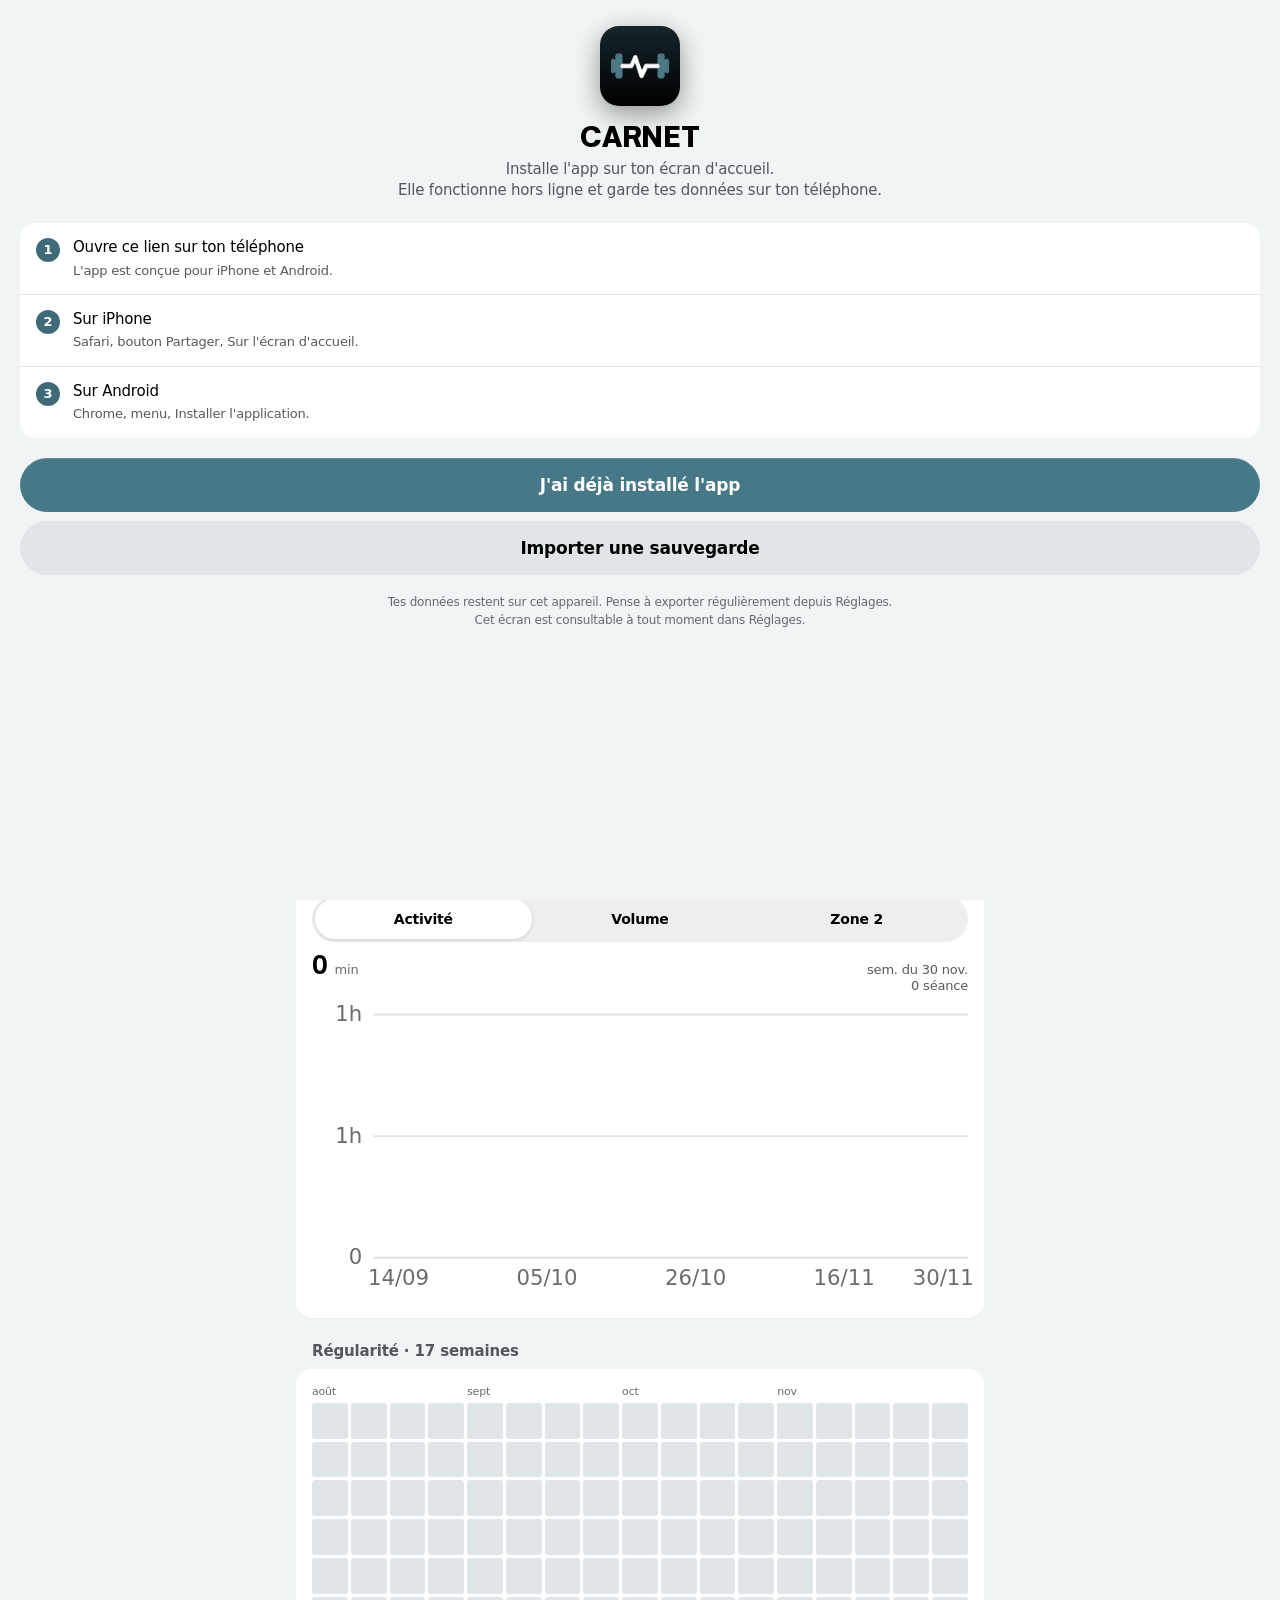
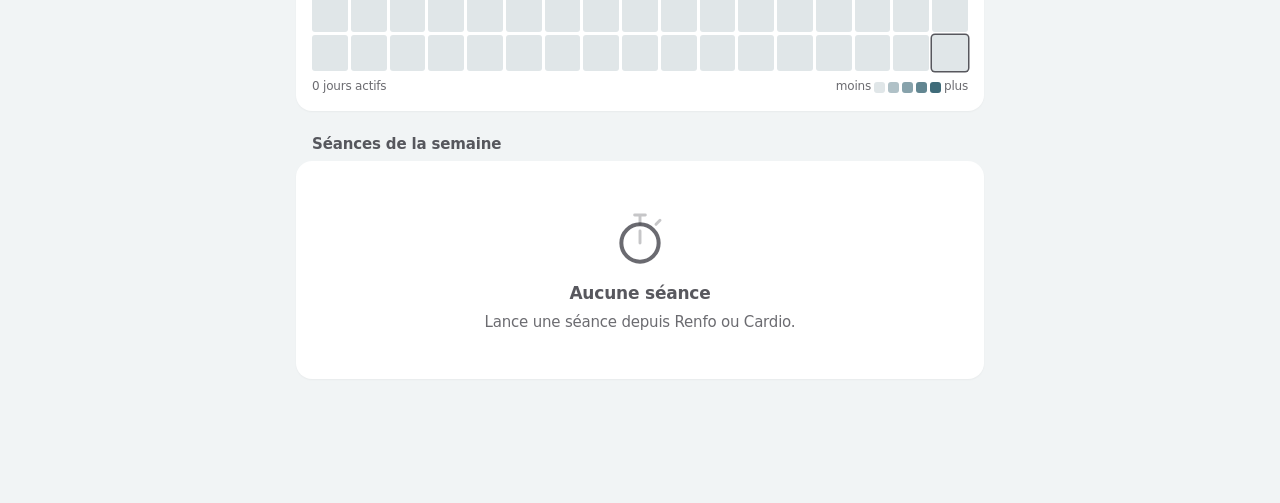
==== index.html @ b8fe9eef "v1.17.0 pré-visuel D : export .FIT Garmin, fiche montre, mode tapis Co-Authored-By: Claude Opus 5.5 " ====
<!DOCTYPE html>
<html lang="fr">
<head>
<meta charset="utf-8">
<meta name="viewport" content="width=device-width,initial-scale=1,viewport-fit=cover,interactive-widget=resizes-content">
<meta name="theme-color" content="#000000">
<meta name="color-scheme" content="dark light">
<title>Carnet</title>
<link rel="manifest" href="manifest.webmanifest" crossorigin="use-credentials">
<link rel="apple-touch-icon" href="apple-touch-icon.png?v=1.16.1">
<link rel="icon" type="image/png" href="icon-192.png?v=1.16.1">
<meta name="apple-mobile-web-app-capable" content="yes">
<meta name="apple-mobile-web-app-status-bar-style" content="black-translucent">
<meta name="apple-mobile-web-app-title" content="Carnet">
<meta name="format-detection" content="telephone=no">
<style>
/* Open Sauce One, SIL Open Font License 1.1, (c) 2020 The Open Sauce One Authors */
@font-face{font-family:"OSO";font-weight:900;font-display:swap;src:url([data-uri]) format("woff2")}
@font-face{font-family:"OSO";font-weight:800;font-display:swap;src:url([data-uri]) format("woff2")}
:root{
  --bg:#000; --el1:#14191B; --el2:#1F2629; --el3:#2B3438;
  --sep:rgba(84,84,88,.6); --sep2:rgba(84,84,88,.34);
  --tx:#FFFFFF; --tx2:rgba(235,235,245,.7); --tx3:rgba(235,235,245,.55);
  --ac:#8CC2D1; --ac2:#5E95A5; --acs:rgba(76,120,134,.3); --act:#08181D; --acf:#4C7886; --acft:#FFFFFF;
  --red:#FF453A; --grn:#30D158; --yel:#FFD60A; --org:#FF9F0A;
  --glass:rgba(22,22,24,.74); --glass2:rgba(30,30,32,.9);
  --r:12px; --r2:16px; --r3:22px;
  --sans:-apple-system,BlinkMacSystemFont,"SF Pro Text","SF Pro Display","Helvetica Neue",system-ui,sans-serif;
  --mono:ui-monospace,"SF Mono",SFMono-Regular,Menlo,monospace; --num:var(--sans); --disp:"OSO",var(--sans);
  --nb:44px; --tb:66px;
  --st:env(safe-area-inset-top,0px); --sb:env(safe-area-inset-bottom,0px);
  --ez:cubic-bezier(.32,.72,0,1); --ez-out:cubic-bezier(.23,1,.32,1);
  --r4:28px;
  --work:#FF6B4A; --rec:#8CC2D1; --z2:#30D158; --seuil:#FFD60A; --pr:#E2BB6C;
  --c-mus:#3987e5; --c-run:#d95926; --c-erg:#9085e9; --c-hyb:#c98500; --c-z2:#199e70;
  --shadow:0 10px 34px rgba(0,0,0,.45);
  color-scheme:dark;
}
:root[data-theme="light"]{
  --bg:#F1F4F5; --el1:#FFFFFF; --el2:#EDF1F2; --el3:#E0E6E8;
  --sep:rgba(60,60,67,.29); --sep2:rgba(60,60,67,.14);
  --tx:#000000; --tx2:rgba(60,60,67,.86); --tx3:rgba(60,60,67,.76);
  --ac:#3F6B79; --ac2:#2F5461; --acs:rgba(71,120,135,.13); --act:#FFFFFF; --acf:#477887; --acft:#FFFFFF;
  --red:#D70015; --grn:#248A3D;
  --glass:rgba(249,249,251,.8); --glass2:rgba(255,255,255,.94);
  --work:#D6421F; --rec:#3F6B79; --z2:#248A3D; --seuil:#B08600; --pr:#D3A24A;
  --c-mus:#2a78d6; --c-run:#eb6834; --c-erg:#4a3aa7; --c-hyb:#eda100; --c-z2:#1baf7a;
  --shadow:0 10px 34px rgba(0,0,0,.14);
  color-scheme:light;
}
*{box-sizing:border-box;-webkit-tap-highlight-color:transparent}
html{height:100%;-webkit-text-size-adjust:100%;touch-action:manipulation;overflow-x:clip}
body{margin:0;min-height:100%;background:var(--bg);color:var(--tx);
  font-family:var(--sans);font-size:17px;line-height:1.3;letter-spacing:-.012em;
  -webkit-font-smoothing:antialiased;overscroll-behavior-y:none;font-variant-numeric:tabular-nums;overflow-x:clip;
  padding-bottom:calc(var(--tb) + var(--sb) + 16px);-webkit-user-select:none;user-select:none}
input,textarea{-webkit-user-select:text;user-select:text}
body.cta-on{padding-bottom:calc(var(--tb) + var(--sb) + 96px)}
body.run{padding-bottom:0;overflow:hidden}
body.lock{overflow:hidden}
button,input,select,textarea{font:inherit;color:inherit;letter-spacing:inherit}
button{cursor:pointer}
h1,h2,h3{margin:0;font-weight:650;letter-spacing:-.022em;text-wrap:balance}
.sug,.foot,.enote,.capq,.empty{text-wrap:pretty}
.num{font-family:var(--num);font-variant-numeric:tabular-nums;letter-spacing:-.013em}

/* ---------- NAV BAR ---------- */
.top{position:fixed;top:0;left:0;right:0;z-index:60;height:calc(var(--nb) + var(--st));
  padding:var(--st) 16px 0;display:flex;align-items:center;justify-content:center;transition:background .25s ease}
.top:after{content:'';position:absolute;left:0;right:0;bottom:0;height:.5px;background:var(--sep);opacity:0;transition:opacity .2s}
body.sc .top{background:var(--glass);-webkit-backdrop-filter:saturate(180%) blur(22px);backdrop-filter:saturate(180%) blur(22px)}
body.sc .top:after{opacity:1}
.top h1{font-size:17px;font-weight:620;opacity:0;transform:translateY(6px);transition:opacity .2s,transform .25s var(--ez);
  max-width:56%;white-space:nowrap;overflow:hidden;text-overflow:ellipsis}
body.sc .top h1{opacity:1;transform:none}
.top .bk{position:absolute;left:6px;bottom:0;height:var(--nb);display:flex;align-items:center;gap:2px;border:0;background:none;
  color:var(--ac);font-size:17px;padding:0 10px 0 4px}
.top .bk svg{width:13px;height:21px;stroke:currentColor;fill:none;stroke-width:2.6;stroke-linecap:round;stroke-linejoin:round}
.top .sub{position:absolute;right:16px;bottom:13px;font-size:13px;color:var(--tx3);font-weight:520;opacity:0;transition:opacity .2s}
body.sc .top .sub{opacity:1}
body.run .top{display:none}

.wrap{padding:calc(var(--nb) + var(--st) + 2px) 16px 28px;max-width:720px;margin:0 auto}
.lt{font-family:var(--disp);font-size:33px;line-height:1.02;font-weight:900;letter-spacing:-.01em;text-transform:uppercase;margin:4px 2px 18px;
  transform-origin:left top;transition:opacity .2s,transform .25s var(--ez)}
body.sc .lt{opacity:0;transform:scale(.88) translateY(-6px)}
.lt .dt{display:block;font-family:var(--sans);text-transform:none;font-size:15px;font-weight:590;letter-spacing:-.01em;color:var(--tx2);margin-bottom:2px}
.lt .dt::first-letter{text-transform:uppercase}

/* ---------- SURFACES ---------- */
.card{background:var(--el1);border-radius:var(--r2);padding:16px;margin-bottom:14px}
:root[data-theme="light"] .card{box-shadow:0 1px 2px rgba(0,0,0,.04)}
.card.flat{padding:0;overflow:hidden}
.card h2{font-size:19px;letter-spacing:-.022em}
.ch{display:flex;align-items:baseline;gap:8px;margin-bottom:12px}
.ch h2{flex:1;min-width:0}
.ch .more{font-size:15px;color:var(--ac);border:0;background:none;padding:0}
.row{display:flex;gap:10px;align-items:center}
.row.w{flex-wrap:wrap}
.grow{flex:1;min-width:0}
.ell{white-space:nowrap;overflow:hidden;text-overflow:ellipsis}
.lbl{font-size:13px;color:var(--tx2);margin-bottom:6px;display:block;font-weight:500;letter-spacing:-.005em}
.muted{color:var(--tx2)} .dim{color:var(--tx3)}
.s11{font-size:12px}.s12{font-size:13px}.s13{font-size:15px}
.sec{font-size:15px;color:var(--tx2);margin:24px 16px 7px;font-weight:600;letter-spacing:-.01em}
.sec::first-letter{text-transform:uppercase}
.sec:first-child{margin-top:4px}
.foot{font-size:13px;color:var(--tx3);margin:-6px 16px 16px;line-height:1.38}
.empty{text-align:center;color:var(--tx3);font-size:15px;padding:30px 12px;line-height:1.5}
.empty .ico{width:64px;height:64px;margin:0 auto 10px;display:block;--fg:var(--tx3);--ic:var(--tx3)}
.empty b{display:block;color:var(--tx2);font-size:17px;font-weight:600;margin-bottom:4px}

/* ---------- BUTTONS ---------- */
button.b{background:var(--el2);border:0;border-radius:999px;padding:13px 18px;
  font-weight:590;font-size:17px;text-align:center;letter-spacing:-.012em;
  transition:transform .16s var(--ez),opacity .16s,background .16s}
:root[data-theme="light"] button.b:not(.pri):not(.gh):not(.dgr):not(.tint):not(.xs):not(.zgo):not(.zlk){background:var(--el3)}
button.b:active{transform:scale(.96);opacity:.85}
button.b.pri{background:var(--acf);color:var(--acft);font-weight:680;box-shadow:inset 0 1px 0 rgba(255,255,255,.14)}
button.b.gh{background:transparent;color:var(--ac);font-weight:560}
button.b.dgr{color:var(--red);background:transparent;font-weight:560}
button.b.tint{background:var(--acs);color:var(--ac);font-weight:620}
button.b.sm{padding:9px 14px;font-size:15px;border-radius:999px}
button.b.xs{padding:5px 11px;font-size:13px;border-radius:999px;background:var(--el2);color:var(--tx2);font-weight:560}
:root[data-theme="light"] button.b.xs{background:var(--el3)}
button.b.xs.tint,:root[data-theme="light"] button.b.xs.tint{background:var(--acs);color:var(--ac)}
button.b.full{width:100%}
button.b.big{padding:16px;font-size:17px;border-radius:999px}
button.b:disabled{opacity:.35}
button:focus-visible,input:focus-visible,select:focus-visible,textarea:focus-visible{outline:2.5px solid var(--ac);outline-offset:2px}
.ib{width:34px;height:34px;border-radius:50%;border:0;background:var(--el2);color:var(--tx2);display:inline-grid;place-items:center;flex:none;padding:0}
:root[data-theme="light"] .ib{background:var(--el3)}
.ib svg{width:16px;height:16px;stroke:currentColor;fill:none;stroke-width:2.2;stroke-linecap:round;stroke-linejoin:round}
.ib:active{opacity:.6}
.ib,button.b.xs,.set button.i,.edr button.n,.ch .more{position:relative}
.ib::before,button.b.xs::before,.set button.i::before,.edr button.n::before,.ch .more::before{content:"";position:absolute;inset:-8px}
button.b.xs::before{inset:-8px -2px}
.btns{display:flex;gap:10px}
.btns>*{flex:1}

input,select,textarea{background:var(--el2);border:0;border-radius:10px;padding:12px;width:100%;
  font-size:17px;-webkit-appearance:none;appearance:none;outline:none}
:root[data-theme="light"] input,:root[data-theme="light"] select,:root[data-theme="light"] textarea{background:var(--el3)}
select{background-image:linear-gradient(45deg,transparent 50%,var(--tx3) 50%),linear-gradient(135deg,var(--tx3) 50%,transparent 50%);
  background-position:calc(100% - 16px) 50%,calc(100% - 11px) 50%;background-size:5px 5px;background-repeat:no-repeat;padding-right:32px}
input[type=number]{-moz-appearance:textfield}
input::-webkit-outer-spin-button,input::-webkit-inner-spin-button{-webkit-appearance:none;margin:0}
input[type=date]{min-height:44px}
textarea{resize:none;line-height:1.35}
input::placeholder,textarea::placeholder{color:var(--tx3)}

/* ---------- SEGMENTED ---------- */
.seg{display:flex;background:var(--el2);border-radius:999px;padding:3px;margin-bottom:16px;position:relative}
:root[data-theme="light"] .seg{background:rgba(118,118,128,.12)}
.seg button{flex:1;border:0;background:transparent;color:var(--tx);font-size:14px;font-weight:560;
  padding:7px 4px;min-height:40px;border-radius:999px;transition:background .2s var(--ez),box-shadow .2s}
.seg button[aria-pressed="true"]{background:var(--el3);box-shadow:0 2px 6px rgba(0,0,0,.25);font-weight:640}
:root[data-theme="light"] .seg button[aria-pressed="true"]{background:#fff;box-shadow:0 1px 4px rgba(0,0,0,.12)}

/* ---------- TAB BAR ---------- */
.nav{position:fixed;left:12px;right:12px;bottom:max(10px,calc(var(--sb) - 6px));z-index:60;height:60px;border-radius:30px;padding:0 4px;background:var(--glass);
  -webkit-backdrop-filter:saturate(180%) blur(22px);backdrop-filter:saturate(180%) blur(22px);display:flex;
  box-shadow:0 8px 28px rgba(0,0,0,.28),inset 0 0 0 .5px var(--sep);clip-path:inset(0 0 0 0 round 30px);
  transition:clip-path .42s var(--ez),transform .42s var(--ez)}
body.navmin .nav{clip-path:inset(0 calc(100% - 60px) 0 0 round 30px);transform:translateX(2px)}
.nav button{transition:opacity .22s var(--ez-out),transform .42s var(--ez),color .18s}
body.navmin .nav button:not([aria-current="true"]){opacity:0;pointer-events:none;visibility:hidden;transition:opacity .22s var(--ez-out),visibility 0s .22s}
body.navmin .nav button[aria-current="true"]{transform:translateX(calc(-1 * var(--cx,0px)))}
body.navmin .nav button span.lb{opacity:0}
.nav button span.lb{transition:opacity .2s}
body.run .nav{display:none}
.nav button{flex:1;background:none;border:0;color:var(--tx3);display:flex;flex-direction:column;
  align-items:center;justify-content:center;gap:2px;font-size:11px;font-weight:600;position:relative;border-radius:26px;margin:4px 0}
:root[data-theme="light"] .nav button{color:rgba(60,60,67,.78)}
.nav button svg{width:25px;height:25px;stroke:currentColor;fill:none;stroke-width:1.7;stroke-linecap:round;stroke-linejoin:round;transition:transform .22s var(--ez)}
.nav button[aria-current="true"]{color:var(--ac);background:var(--acs)}
.nav button[aria-current="true"] svg{stroke-width:2;fill:currentColor;fill-opacity:.18}
.nav button:active svg{transform:scale(.86)}
.nav .dotlive{position:absolute;width:7px;height:7px;border-radius:50%;background:var(--red);top:8px;left:calc(50% + 10px)}

/* ---------- PICTOGRAMMES ---------- */
.ico{width:100%;height:100%;fill:none;stroke-linecap:round;stroke-linejoin:round;--fg:var(--tx);--ic:var(--ac);display:block}
.ico .b path{stroke:var(--fg);stroke-width:3.1}
.ico .f path{opacity:.36}
.ico .hd{fill:var(--fg)}
.ico .q{stroke:var(--ic);stroke-width:2.6}
.ico .qf{fill:var(--ic)}
.ico .qf2{fill:var(--ic);fill-opacity:.9}
.ico .qe{stroke:var(--ic);stroke-width:2;opacity:.78}
.ico .qd{stroke:var(--ic);stroke-width:2;stroke-dasharray:2.5 3;opacity:.82}
.ico .k{stroke:var(--fg);stroke-width:2.2;opacity:.38}
.it{width:44px;height:44px;border-radius:12px;flex:none;padding:5px;position:relative;display:inline-block;vertical-align:middle;
  background:color-mix(in srgb,var(--c,var(--ac)) 15%,transparent);--ic:var(--c,var(--ac))}
.it .ico{--ic:var(--c,var(--ac))}
.ico .cb{stroke-width:1.3;opacity:.85}
.it.sm{width:34px;height:34px;border-radius:9px;padding:3px}
.it.lg{width:64px;height:64px;border-radius:16px;padding:7px}
.it.xl{width:88px;height:88px;border-radius:22px;padding:9px}
.c-mus{--c:var(--c-mus)}.c-run{--c:var(--c-run)}.c-erg{--c:var(--c-erg)}.c-hyb{--c:var(--c-hyb)}.c-z2{--c:var(--c-z2)}
.c-ac{--c:var(--ac)}
.istrip{display:flex;gap:4px;margin-top:8px}
.istrip .it{width:30px;height:30px;border-radius:8px;padding:2px}
.istrip .more{font-size:12px;color:var(--tx3);align-self:center;margin-left:2px}

/* ---------- LISTES iOS ---------- */
.list{background:var(--el1);border-radius:var(--r2);overflow:hidden;margin-bottom:14px}
:root[data-theme="light"] .list{box-shadow:0 1px 2px rgba(0,0,0,.04)}
.li{display:flex;align-items:center;gap:12px;padding:11px 16px;min-height:52px;position:relative;cursor:pointer;transition:background .12s}
.li.nc{cursor:default}
.li:after{content:'';position:absolute;left:var(--ind,16px);right:0;bottom:0;height:.5px;background:var(--sep2)}
.li:last-child:after{display:none}
.li.hasic{--ind:72px}
.li.hasic.smic{--ind:62px}
.li:not(.nc):active{background:var(--el2)}
:root[data-theme="light"] .li:not(.nc):active{background:var(--el3)}
.li .t{font-size:17px;line-height:1.25}
.li .t.sb{font-weight:590}
.li .m{font-size:13px;color:var(--tx2);margin-top:2px;line-height:1.3}
.li.ses .m{white-space:nowrap;overflow:hidden;text-overflow:ellipsis}
.li .r{font-size:15px;color:var(--tx2);text-align:right;flex:none}
.li .r .num{color:var(--tx2)}
.li .dr{font-size:13px;color:var(--tx3);text-align:right;flex:none;line-height:1.25}
.li .dr b{display:block;font-weight:600;color:var(--tx2);font-size:15px}
.li.ann{opacity:.62}
.li input{background:transparent;text-align:right;padding:6px 0;width:96px;flex:none;font-family:var(--num);font-size:17px;color:var(--tx2)}
.li input:focus{color:var(--ac)}
:root[data-theme="light"] .li input,:root[data-theme="light"] .sheet .li input{background:transparent}
.li select{background-color:transparent;text-align:right;color:var(--tx2)}
.li .u{font-size:15px;color:var(--tx3);flex:none;min-width:34px}
.chev{width:8px;height:13px;flex:none;opacity:.32;stroke:currentColor;fill:none;stroke-width:2.2;stroke-linecap:round;stroke-linejoin:round}
.li.red .t{color:var(--red)} .li.acc .t{color:var(--ac)}
.li.ctr{justify-content:center}
.dot{width:9px;height:9px;border-radius:50%;flex:none;background:var(--c,var(--ac))}

/* switch iOS */
.sw{width:51px;height:31px;border-radius:16px;background:rgba(120,120,128,.32);border:0;position:relative;flex:none;transition:background .25s var(--ez);padding:0}
.sw:after{content:'';position:absolute;top:2px;left:2px;width:27px;height:27px;border-radius:50%;background:#fff;
  box-shadow:0 3px 8px rgba(0,0,0,.15),0 1px 1px rgba(0,0,0,.16);transition:transform .28s var(--ez)}
.sw[aria-checked="true"]{background:var(--grn)}
.sw[aria-checked="true"]:after{transform:translateX(20px)}

/* ---------- BILAN ---------- */
.weeknav{display:flex;align-items:center;gap:8px;margin:-6px 0 14px}
.weeknav .wl{flex:1;text-align:center;font-size:15px;font-weight:590}
.weeknav .wl small{display:block;font-size:12px;color:var(--tx3);font-weight:500;margin-top:1px}
.hero{display:flex;align-items:center;gap:18px}
.ring{width:108px;height:108px;flex:none;position:relative}
.ring svg{transform:rotate(-90deg);display:block}
.ring .v{position:absolute;inset:0;display:flex;flex-direction:column;align-items:center;justify-content:center}
.ring .v b{font-family:var(--disp);font-weight:800!important;font-size:28px;font-weight:680;letter-spacing:-.023em;line-height:1}
.ring .v i{font-size:12px;font-style:normal;color:var(--tx3);margin-top:3px;font-weight:560}
.ring circle{transition:stroke-dashoffset .9s var(--ez)}
.pillars{display:grid;grid-template-columns:repeat(4,1fr);gap:6px;margin-top:14px}
.pil{text-align:center;font-size:12px;color:var(--tx3);font-weight:560}
.pil .it{display:block;margin:0 auto 5px;width:40px;height:40px;opacity:.38;filter:grayscale(1);transition:opacity .3s var(--ez),filter .3s var(--ez)}
.pil.on{color:var(--tx2)}
.pil.on .it{opacity:1;filter:none}
.pil .n{font-family:var(--num);color:var(--tx);font-size:13px;display:block;margin-top:1px}
.grid{display:grid;grid-template-columns:1fr 1fr;gap:10px;margin-bottom:14px}
.tile{background:var(--el1);border-radius:var(--r2);padding:13px 14px}
:root[data-theme="light"] .tile{box-shadow:0 1px 2px rgba(0,0,0,.04)}
.tile .k{font-size:13px;color:var(--tx2);font-weight:560;display:flex;align-items:center;gap:6px}
.tile .k .dot{width:7px;height:7px}
.tile .v{font-family:var(--disp);font-size:26px;font-weight:660;letter-spacing:-.02em;margin-top:6px;line-height:1.05}
.tile .u{font-size:13px;color:var(--tx3);font-family:var(--sans);font-weight:520;margin-left:3px;letter-spacing:0}
.tile .s{font-size:12px;color:var(--tx3);margin-top:3px}
.tile .v.lg{font-size:20px;letter-spacing:-.035em}
.bar{height:8px;border-radius:5px;background:var(--el3);overflow:hidden;margin-top:10px}
.bar b{display:block;height:100%;border-radius:5px;background:var(--c-z2);transition:width .9s var(--ez)}
.prog{height:4px;border-radius:2px;background:var(--el3);overflow:hidden}
.prog b{display:block;height:100%;background:var(--ac);border-radius:2px;transition:width .5s var(--ez)}

/* ---------- GRAPHIQUES ---------- */
.chart{position:relative}
.chart svg{display:block;width:100%;height:auto;overflow:visible}
.chart .gl{stroke:var(--sep2);stroke-width:1}
.chart .ax{fill:var(--tx3);font-size:11px;font-family:var(--sans);letter-spacing:0}
.chart .axr{text-anchor:end}
.chart .axm{text-anchor:middle}
.chart .bk{transition:opacity .2s}
.chart.has-sel .bk{opacity:.4}
.chart.has-sel .bk.sel{opacity:1}
.chart .hit{fill:transparent;cursor:pointer}
.chart .goal{stroke:var(--tx2);stroke-width:1.2;stroke-dasharray:4 4}
.chart .goalt{fill:var(--tx2);font-size:11px;text-anchor:end}
.chart .ln{fill:none;stroke:var(--c,var(--ac));stroke-width:2;stroke-linejoin:round;stroke-linecap:round}
.chart .ar{fill:var(--c,var(--ac));opacity:.1}
.chart .pt{fill:var(--el1);stroke:var(--c,var(--ac));stroke-width:2}
.chart .pt.pr{fill:var(--c,var(--ac))}
.cinfo{display:flex;align-items:baseline;gap:8px;min-height:40px;margin:-2px 0 8px}
.cinfo .big{font-family:var(--disp);font-size:24px;font-weight:660;letter-spacing:-.018em}
.cinfo .u{font-size:13px;color:var(--tx3);font-weight:520}
.cinfo .sm{font-size:13px;color:var(--tx2);margin-left:auto;text-align:right;line-height:1.25}
.legend{display:flex;flex-wrap:wrap;gap:6px 14px;margin-top:10px;font-size:12px;color:var(--tx2)}
.legend span{display:inline-flex;align-items:center;gap:5px}
.legend i{width:9px;height:9px;border-radius:3px;background:var(--c)}
.heat{display:grid;grid-auto-flow:column;grid-template-rows:repeat(7,1fr);gap:3px}
.heat i{aspect-ratio:1;border-radius:3px;background:var(--el3);display:block}
.heat i.l1{background:color-mix(in srgb,var(--ac) 30%,var(--el3))}
.heat i.l2{background:color-mix(in srgb,var(--ac) 55%,var(--el3))}
.heat i.l3{background:color-mix(in srgb,var(--ac) 78%,var(--el3))}
.heat i.l4{background:var(--ac)}
.heat i.fut{background:transparent}
.heat i.td{box-shadow:0 0 0 1.5px var(--tx2)}
.heatm{display:grid;grid-auto-flow:column;gap:3px;font-size:11px;color:var(--tx3);margin-bottom:4px}
.heatl{display:flex;align-items:center;gap:3px;justify-content:flex-end;font-size:12px;color:var(--tx3);margin-top:8px}
.heatl i{width:11px;height:11px;border-radius:3px;display:inline-block}
.tl{display:flex;gap:2px;height:8px;border-radius:4px;overflow:hidden;margin-top:9px}
.tl i{display:block;height:100%;min-width:2px;border-radius:1.5px}
.tl.lg{height:12px;border-radius:6px}
.k-rec{background:var(--rec)}.k-z2{background:var(--z2)}.k-seuil{background:var(--seuil)}.k-work{background:var(--work)}
.tl.lg i{border-radius:2px}

/* ---------- TAGS ---------- */
.tag{display:inline-flex;align-items:center;gap:4px;font-size:12px;font-weight:650;padding:3px 9px;border-radius:999px;
  background:var(--el2);color:var(--tx2);white-space:nowrap}
:root[data-theme="light"] .tag{background:var(--el3)}
.tag.ac{background:var(--acs);color:var(--ac)}
.tag.cat{background:color-mix(in srgb,var(--c) 16%,transparent);color:var(--tx)}
.tag.cat:before{content:'';width:7px;height:7px;border-radius:50%;background:var(--c)}
.tags{display:flex;gap:6px;flex-wrap:wrap}
.badge{font-size:12px;font-weight:720;padding:3px 7px;border-radius:6px;background:var(--pr);color:#231D00}
.delta{font-family:var(--num);font-size:12px;font-weight:600;padding:2px 6px;border-radius:6px;background:var(--el2);color:var(--tx2)}
:root[data-theme="light"] .delta{background:var(--el3)}
.delta.up{background:color-mix(in srgb,var(--grn) 18%,transparent);color:var(--tx)}
.setc{display:flex;flex-wrap:wrap;gap:6px;margin-top:8px}
.setc span{font-family:var(--num);font-size:13px;padding:5px 10px;border-radius:999px;background:var(--el2);color:var(--tx);letter-spacing:-.009em}
:root[data-theme="light"] .setc span{background:var(--el3)}
.setc span.pr{background:color-mix(in srgb,var(--pr) 26%,transparent)}
.setc span.wu{color:var(--tx3)}

/* ---------- RENFO ---------- */
.live{background:var(--el1);border-radius:var(--r2);padding:14px 16px;margin-bottom:14px}
.live .clk{font-family:var(--disp);font-size:34px;font-weight:660;letter-spacing:-.023em;line-height:1}
.live .st3{display:flex;gap:18px;margin:12px 0 10px}
.live .st3 div{font-size:12px;color:var(--tx3);font-weight:560}
.live .st3 b{display:block;font-family:var(--num);font-size:17px;color:var(--tx);font-weight:640;letter-spacing:-.013em;margin-top:2px}
.exo{border-radius:var(--r2);margin-bottom:10px;background:var(--el1);overflow:hidden;transition:box-shadow .25s var(--ez)}
.exo.act{box-shadow:0 0 0 2px var(--ac)}
.exo.done:not(.act) .it{opacity:.6}
.exo>header{padding:12px 12px 12px 14px;display:flex;align-items:center;gap:12px;cursor:pointer}
.exo>header:active{background:var(--el2)}
.exo>header .n{font-size:17px;font-weight:600;line-height:1.2}
.exo>header .sub{font-size:13px;color:var(--tx2);margin-top:3px}
.exo>header .sub b{color:var(--ac);font-weight:620}
.tick{min-width:26px;height:26px;border-radius:13px;background:var(--el3);flex:none;display:grid;place-items:center;padding:0 7px;
  font-size:13px;font-weight:660;color:var(--tx3);font-family:var(--num);transition:background-color .3s var(--ez),color .3s var(--ez)}
.tick.on{background:var(--ac);color:var(--act)}
.sets{padding:0 16px}
.set{display:flex;align-items:center;gap:12px;padding:10px 0;border-top:.5px solid var(--sep2);font-size:17px}
.set .i{width:18px;color:var(--tx3);font-size:13px;font-family:var(--num)}
.set button.i{width:26px;height:26px;margin:-4px 0 -4px -4px;padding:0;border:0;background:none;border-radius:8px;color:var(--tx3);font-size:13px;font-family:var(--num);flex:none}
.set button.i.w,.edr button.n.w{color:var(--ac);font-weight:700;background:var(--acs)}
.set.wu .v{color:var(--tx3)}
.edr button.n{width:26px;height:30px;padding:0;border:0;background:none;border-radius:8px;color:var(--tx3);font-size:13px;font-family:var(--num);flex:none}
.hint .hw{opacity:1}
.wuh{display:flex;align-items:center;gap:8px;font-size:13px;color:var(--tx2);margin:0 0 10px;padding:7px 8px 7px 11px;border-radius:10px;background:var(--el2)}
:root[data-theme="light"] .wuh{background:var(--el3)}
.wuh b{color:var(--tx);font-family:var(--num);font-weight:600;letter-spacing:-.009em}
.li input.rg{width:40px;text-align:center}
.set .v{font-family:var(--num);font-variant-numeric:tabular-nums;letter-spacing:-.013em}
.set.new{animation:pop .42s var(--ez)}
@keyframes pop{0%{opacity:0;transform:translateY(-10px) scale(.97)}100%{opacity:1;transform:none}}
.ent{padding:12px 16px 16px;border-top:.5px solid var(--sep2)}
.sug{display:flex;align-items:center;gap:8px;background:var(--acs);border-radius:10px;padding:9px 11px;margin-bottom:10px;font-size:13px;color:var(--tx);line-height:1.3}
.sug svg{width:16px;height:16px;flex:none;stroke:var(--ac);fill:none;stroke-width:2.2;stroke-linecap:round;stroke-linejoin:round}
.sug b{color:var(--ac);font-weight:680}
.hint{font-size:12px;color:var(--tx3);margin:0 0 10px;font-family:var(--num);letter-spacing:-.009em}
.stp{display:flex;align-items:stretch;background:var(--el2);border-radius:18px;overflow:hidden;flex:1;min-width:0}
:root[data-theme="light"] .stp{background:var(--el3)}
.stp button{width:46px;flex:none;background:transparent;border:0;font-size:24px;font-weight:300;color:var(--ac);transition:background .12s;padding:0}
.stp button:active{background:var(--el3)}
.stp .f{flex:1;display:flex;flex-direction:column;align-items:center;justify-content:center;padding:8px 0 6px;min-width:0}
.stp input{border:0;background:none;text-align:center;font-family:var(--num);font-size:24px;font-weight:650;
  padding:0;height:30px;border-radius:0;letter-spacing:-.02em}
.stp .u{font-size:12px;color:var(--tx3);font-weight:560}
.stp.sm button{width:38px;font-size:20px}
.stp.sm input{font-size:17px;height:24px}
.stp.sm .f{padding:6px 0}
.mcard{display:flex;gap:12px;align-items:center;padding:14px 16px;position:relative;cursor:pointer}
.mcard:after{content:'';position:absolute;left:16px;right:0;bottom:0;height:.5px;background:var(--sep2)}
.mcard:last-child:after{display:none}
.mcard:active{background:var(--el2)}

/* ---------- BARRE REPOS ---------- */
.abar{position:fixed;left:8px;right:8px;bottom:calc(var(--tb) + var(--sb) + 8px);z-index:59;
  background:var(--glass2);-webkit-backdrop-filter:saturate(180%) blur(24px);backdrop-filter:saturate(180%) blur(24px);
  border-radius:20px;padding:10px 12px;display:flex;align-items:center;gap:10px;overflow:hidden;
  box-shadow:var(--shadow);animation:slideup .4s var(--ez)}
@keyframes slideup{from{transform:translateY(130%)}to{transform:none}}
.abar .rg{width:44px;height:44px;flex:none;position:relative}
.abar .rg svg{transform:rotate(-90deg);display:block}
.abar .rg circle{transition:stroke-dashoffset .25s linear}
.abar .t{font-family:var(--disp);font-size:26px;font-weight:660;color:var(--tx);font-variant-numeric:tabular-nums;letter-spacing:-.023em;min-width:72px}
.abar.end .t{color:var(--ac)}
.abar .nx{font-size:12px;line-height:1.25;color:var(--tx3);min-width:0;overflow:hidden;font-weight:560}
.abar .nx b{display:block;color:var(--tx);font-size:13px;font-weight:560;margin-top:1px;white-space:nowrap;overflow:hidden;text-overflow:ellipsis;text-transform:none;letter-spacing:-.01em}
.abar .b.xs{padding:7px 9px}
.abar .nx b{font-size:14px}

/* ---------- CTA ---------- */
.cta{position:fixed;left:0;right:0;bottom:calc(var(--tb) + var(--sb));z-index:58;padding:10px 16px 12px;
  background:linear-gradient(to top,var(--bg) 60%,transparent);display:flex;gap:10px;animation:slideup .4s var(--ez)}
.cta .b{box-shadow:0 6px 20px rgba(0,0,0,.25)}
.cta .ib{width:52px;height:52px;background:var(--el1)}
.cta .ib svg{width:20px;height:20px}

/* ---------- v1.11 : clavier intégré, techniques, notes ---------- */
.kp{position:fixed;inset:0;z-index:120;background:rgba(0,0,0,.38);display:flex;align-items:flex-end;animation:kpf .18s ease-out}
@keyframes kpf{from{opacity:0}to{opacity:1}}
.kpp{width:100%;background:var(--el1);border-radius:24px 24px 0 0;padding:10px 12px calc(12px + var(--sb));animation:sup .3s var(--ez);box-shadow:0 -10px 30px rgba(0,0,0,.25)}
.kph{display:flex;align-items:baseline;gap:8px;padding:6px 6px 12px}
.kph .l{flex:1;min-width:0;font-size:13px;color:var(--tx2);white-space:nowrap;overflow:hidden;text-overflow:ellipsis}
.kpv{font-family:var(--disp);font-size:38px;font-weight:680;letter-spacing:-.02em;line-height:1;color:var(--tx)}
.kpv.fresh{color:var(--ac)}
.kph .u{font-size:14px;color:var(--tx3)}
.kpg{display:grid;grid-template-columns:repeat(3,1fr);gap:8px;margin-bottom:10px}
.kpg button{height:56px;border:0;border-radius:13px;background:var(--el2);font-size:25px;font-family:var(--num);font-weight:560;color:var(--tx);touch-action:manipulation;transition:transform .08s}
:root[data-theme="light"] .kpg button{background:var(--el3)}
.kpg button:active{transform:scale(.95);background:var(--el3)}
.kpc{display:flex;gap:6px;margin:0 0 10px;flex-wrap:wrap}
.kpc button{border:0;border-radius:999px;padding:7px 11px;background:var(--acs);color:var(--ac);font-size:13px;font-weight:620;font-family:var(--num)}
.stp .f input[readonly],.li input[readonly],.edr input[readonly]{cursor:pointer;-webkit-user-select:none;user-select:none;caret-color:transparent}
.tqt{display:inline-block;margin-left:6px;padding:1px 6px;border-radius:6px;font-size:12px;font-weight:650;font-family:var(--sans);letter-spacing:.01em;vertical-align:2px;background:color-mix(in srgb,var(--c-erg) 22%,transparent);color:var(--c-erg)}
.tqt.cap{background:color-mix(in srgb,var(--org) 20%,transparent);color:var(--org);vertical-align:3px}
.seg.tqs{margin:0 0 10px}
.seg.tqs button{font-size:13px;padding:7px 2px;min-height:36px}
.enote{display:flex;gap:8px;align-items:flex-start;font-size:13px;line-height:1.35;color:var(--tx2);background:var(--el2);border-radius:10px;padding:8px 10px;margin:0 0 10px}
:root[data-theme="light"] .enote{background:var(--el3)}
.enote svg{width:16px;height:16px;flex:none;margin-top:1px;fill:none;stroke:var(--tx3);stroke-width:1.8;stroke-linecap:round;stroke-linejoin:round}
.capq{display:flex;gap:10px;align-items:center;font-size:13px;line-height:1.35;color:var(--tx);background:color-mix(in srgb,var(--org) 14%,var(--el1));border-radius:12px;padding:10px 10px 10px 12px;margin:0 0 10px}
.edr button.n.tq{color:var(--c-erg)}

/* ---------- v1.12 : objectifs, séances VO2 ---------- */
.gref{display:flex;align-items:center;gap:10px;margin-top:12px;padding:10px 12px;border-radius:12px;background:var(--acs);color:var(--tx);font-size:14px;cursor:pointer}
.gref b{font-family:var(--num);font-size:17px;color:var(--ac);letter-spacing:-.013em}
.gref small{display:block;font-size:12px;color:var(--tx2);margin-top:2px}
.gref svg{flex:none}
.goal{padding:14px 16px}
.gbig{display:flex;align-items:baseline;gap:8px;flex-wrap:wrap;margin-top:8px}
.gbig .s12{flex-basis:100%}
.gbig b{font-family:var(--disp);font-size:40px;font-weight:700;letter-spacing:-.023em;line-height:1.05}
.gk3{display:flex;gap:8px}
.gk3>div{flex:1;min-width:0;background:var(--el2);border-radius:12px;padding:8px 10px;font-size:12px;color:var(--tx3);font-weight:600}
:root[data-theme="light"] .gk3>div{background:var(--el3)}
.gk3 b{display:block;font-family:var(--num);font-size:18px;color:var(--tx);font-weight:660;letter-spacing:-.018em;margin-top:2px}
.gk3 b.acc{color:var(--ac)}
.gk3 small{display:block;font-size:12px;color:var(--tx3);font-weight:500;margin-top:1px}
.glog{display:flex;align-items:center;gap:5px;margin-top:12px}
.glog i{width:12px;height:12px;border-radius:4px;background:var(--el3)}
.glog i.ahead{background:var(--grn)}.glog i.behind{background:var(--red)}.glog i.hold{background:var(--tx3)}
.glog span{margin-left:6px}
.tag.ok{background:color-mix(in srgb,var(--grn) 20%,transparent);color:var(--grn)}
.tag.warn{background:color-mix(in srgb,var(--org) 20%,transparent);color:var(--org)}
.li.nextlib{background:color-mix(in srgb,var(--ac) 7%,var(--el1))}

/* ---------- TOM HOLLAND ---------- */
.wtap.rest{border-color:color-mix(in srgb,var(--rec) 55%,transparent)}
.wtap.rest .n{color:var(--rec)}
.runner.wod{overflow-y:auto}
.clock.sm{font-size:clamp(54px,18vw,92px);margin-top:10px}
.wscore{display:flex;align-items:baseline;justify-content:center;gap:8px;margin-top:4px}
.wscore b{font-family:var(--num);font-size:40px;font-weight:700;letter-spacing:-.023em;line-height:1}
.wscore span{font-size:15px;color:var(--tx2);font-weight:560}
.wscore.big b{font-size:76px;color:var(--c-hyb)}
.wk3{display:flex;gap:8px;margin-top:10px}
.wk3>div{flex:1;min-width:0;background:var(--el1);border-radius:14px;padding:8px 6px;font-size:12px;color:var(--tx3);font-weight:600;text-align:center}
.wk3 b{display:block;font-family:var(--num);font-size:19px;color:var(--tx);font-weight:660;letter-spacing:-.018em;margin:2px 0 0;white-space:nowrap}
.wk3 small{font-size:12px;color:var(--tx3);font-weight:500}
.wk3 b.ahead{color:var(--c-z2)}.wk3 b.behind{color:var(--red)}
.wtap{flex:1;min-height:210px;margin-top:12px;border-radius:26px;background:var(--el1);display:flex;flex-direction:column;align-items:center;justify-content:center;gap:4px;
  user-select:none;-webkit-user-select:none;-webkit-touch-callout:none;touch-action:manipulation;cursor:pointer;position:relative;
  border:1.5px solid color-mix(in srgb,var(--c-hyb) 45%,transparent);transition:transform .12s var(--ez),background .12s}
.wtap:active{transform:scale(.975);background:var(--el2)}
.wtap .it{width:60px;height:60px}
.wtap .n{font-family:var(--disp);font-size:68px;font-weight:720;line-height:.95;letter-spacing:-.023em;color:var(--c-hyb)}
.wtap .l{font-size:22px;font-weight:660;letter-spacing:-.02em}
.wtap .nx{font-size:14px;color:var(--tx2);margin-top:2px}
.wtap .ht{position:absolute;bottom:12px;font-size:12px;color:var(--tx3)}
.wdots{position:absolute;top:14px;display:flex;gap:6px}
.wdots i{width:26px;height:5px;border-radius:3px;background:var(--el3)}
.wdots i.on{background:var(--c-hyb)}.wdots i.cur{background:var(--tx2)}
.wlad{display:flex;align-items:flex-end;gap:3px;height:44px;margin-top:10px}
.wlad i{flex:1;background:var(--el3);border-radius:3px 3px 1px 1px;min-height:4px}
.wlad i.on{background:var(--c-hyb)}.wlad i.cur{background:var(--tx2)}
.wcdw{flex:1;display:flex;flex-direction:column;align-items:center;justify-content:center;gap:6px;cursor:pointer;user-select:none;-webkit-user-select:none}
.wcd{font-family:var(--disp);font-size:clamp(120px,40vw,200px);font-weight:720;line-height:1;letter-spacing:-.025em;color:var(--c-hyb)}
.runner.paused .wtap{opacity:.45;pointer-events:none}
.hbar{display:flex;align-items:center;gap:10px;margin-top:10px;font-size:13px}
.hbar .lb{width:84px;color:var(--tx2);flex:none}
.hbar .tr{flex:1;height:10px;border-radius:5px;background:var(--el3);overflow:hidden}
.hbar .tr b{display:block;height:100%;border-radius:5px;background:var(--c-hyb)}
.hbar .tr b.h{background:var(--tx3)}
.hbar .v{font-family:var(--num);width:52px;text-align:right;flex:none}

/* ---------- RUNNER ---------- */
.runner{position:fixed;inset:0;z-index:70;background:var(--bg);display:flex;flex-direction:column;
  padding:calc(var(--st) + 12px) 16px calc(var(--sb) + 12px);animation:fadein .35s var(--ez)}
@keyframes fadein{from{opacity:0;transform:scale(1.02)}to{opacity:1;transform:none}}
.rhead{display:flex;align-items:center;gap:10px}
.rhead .t{font-size:15px;font-weight:600}
.rhead .m{font-size:12px;color:var(--tx3);margin-top:1px}
.rmid{display:flex;align-items:center;justify-content:center;gap:10px;margin-top:14px}
.rmid .it{width:40px;height:40px}
.rphase{font-size:21px;font-weight:660;letter-spacing:-.024em}
.rsub{text-align:center;font-size:14px;color:var(--tx2);margin-top:4px;min-height:18px;line-height:1.35;padding:0 8px}
.clock{text-align:center;font-family:var(--disp);font-size:clamp(66px,23vw,118px);line-height:.94;
  font-weight:620;font-variant-numeric:tabular-nums;letter-spacing:-.025em;margin-top:4px}
.clock.work{color:var(--work)}.clock.rec{color:var(--rec)}.clock.z2{color:var(--z2)}.clock.seuil{color:var(--seuil)}
.clock.up{color:var(--tx)}
.runner.paused .clock{opacity:.45}
.tgt{background:var(--el1);border-radius:var(--r2);padding:13px;margin-top:12px;text-align:center}
.tgt .m{font-family:var(--num);font-size:28px;font-weight:660;letter-spacing:-.02em;line-height:1.1}
.tgt .m2{font-family:var(--num);font-size:15px;color:var(--tx2);margin-top:3px;letter-spacing:-.009em}
.tgt .fc{font-family:var(--num);font-size:13px;color:var(--tx3);margin-top:6px}
.pbar{display:flex;gap:2px;margin-top:12px;height:6px}
.pbar i{flex:1;background:var(--el3);border-radius:3px;overflow:hidden;position:relative}
.pbar i.w{flex:1.6}
.pbar i b{position:absolute;inset:0;transform-origin:left;background:var(--tx3);transform:scaleX(0);border-radius:3px}
.pbar i.w b{background:var(--work)} .pbar i.r b{background:var(--rec)} .pbar i.z b{background:var(--z2)} .pbar i.s b{background:var(--seuil)}
.next{text-align:center;font-size:12px;color:var(--tx3);font-family:var(--num);margin-top:10px;letter-spacing:-.005em}
.rlist{margin-top:12px;overflow-y:auto;-webkit-overflow-scrolling:touch;flex:1;background:var(--el1);border-radius:var(--r2);padding:2px 14px}
.rl{display:flex;gap:10px;align-items:center;padding:9px 0;border-top:.5px solid var(--sep2);color:var(--tx2);font-size:13px}
.rl:first-child{border-top:0}
.rl .kb{width:4px;height:22px;border-radius:2px;flex:none}
.rl .tg{font-family:var(--num);color:var(--tx3);letter-spacing:-.009em;font-size:12px}
.rl .d{color:var(--tx3);min-width:42px;text-align:right;font-family:var(--num);font-size:12px}
.rl.past{opacity:.3} .rl.cur{color:var(--tx);font-weight:640}
.laps{display:flex;align-items:center;gap:12px;margin-top:10px;background:var(--el1);border-radius:var(--r2);padding:10px 14px}
.laps .c{font-family:var(--num);font-size:32px;font-weight:670;letter-spacing:-.023em}

/* ---------- PLAN ---------- */
.prow{display:flex;align-items:center;gap:12px;padding:8px 16px;min-height:54px;position:relative}
.prow:after{content:'';position:absolute;left:16px;right:0;bottom:0;height:.5px;background:var(--sep2)}
.prow:last-child:after{display:none}
.prow .t{flex:1;font-size:16px;min-width:0}
.prow .stp{flex:none;width:148px}
.plst{display:flex;align-items:center;gap:12px;padding:10px 16px;position:relative}
.plst:after{content:'';position:absolute;left:16px;right:0;bottom:0;height:.5px;background:var(--sep2)}
.plst:last-child:after{display:none}
.plst .kb{width:4px;align-self:stretch;border-radius:2px;flex:none;min-height:30px}
.plst .t{font-size:15px;line-height:1.25}
.plst .m{font-size:12px;color:var(--tx3);font-family:var(--num);margin-top:2px;letter-spacing:-.009em}
.plst .d{font-family:var(--num);font-size:14px;color:var(--tx2);flex:none;letter-spacing:-.009em}
.plst.grp{background:color-mix(in srgb,var(--el2) 60%,transparent)}
.phero{display:flex;gap:14px;align-items:center}
.phero .k3{display:flex;gap:16px;margin-top:8px}
.phero .k3 div{font-size:12px;color:var(--tx3);font-weight:560}
.phero .k3 b{display:block;font-family:var(--num);font-size:16px;color:var(--tx);font-weight:640;letter-spacing:-.013em;margin-top:1px}

/* ---------- SHEET ---------- */
.sheet{position:fixed;inset:0;z-index:80;background:rgba(0,0,0,.42);display:flex;align-items:flex-end;animation:fade .3s var(--ez)}
@keyframes fade{from{opacity:0}to{opacity:1}}
.sheet>div{background:var(--el1);width:100%;max-height:92dvh;overflow-y:auto;-webkit-overflow-scrolling:touch;overscroll-behavior:contain;
  border-radius:var(--r4) var(--r4) 0 0;padding:8px 16px calc(24px + var(--sb));animation:sup .44s var(--ez);position:relative;will-change:transform}
:root[data-theme="light"] .sheet>div{background:var(--bg)}
@keyframes sup{from{transform:translateY(100%)}to{transform:translateY(0)}}
.sheet .grab{touch-action:pan-x;width:36px;height:5px;border-radius:3px;background:var(--tx3);opacity:.6;margin:0 auto 12px}
.sheet h2{font-family:var(--disp);font-weight:900;font-size:21px;letter-spacing:-.005em;text-transform:uppercase;line-height:1.08}
.sheet .shh{display:flex;align-items:center;gap:12px;margin-bottom:16px}
.sheet .shh .s{font-size:13px;color:var(--tx2);margin-top:3px}
.sheet .list,.sheet .card{background:var(--el2)}
:root[data-theme="light"] .sheet .list,:root[data-theme="light"] .sheet .card{background:var(--el1)}
.sheet .li:not(.nc):active{background:var(--el3)}
.sheet .tile{background:var(--el2)}
:root[data-theme="light"] .sheet .tile{background:var(--el1)}
.sheet .setc span,.sheet .delta,.sheet .tag{background:var(--el3)}
:root[data-theme="light"] .sheet .setc span,:root[data-theme="light"] .sheet .delta,:root[data-theme="light"] .sheet .tag{background:var(--el3)}
.sheet .setc span.pr{background:color-mix(in srgb,var(--pr) 26%,transparent)}
.sheet .tag.cat{background:color-mix(in srgb,var(--c) 16%,transparent)}
.sheet .stp{background:var(--el3)}
:root[data-theme="light"] .sheet .stp{background:var(--el1)}
.sheet input,.sheet select,.sheet textarea{background:var(--el2)}
:root[data-theme="light"] .sheet input,:root[data-theme="light"] .sheet select,:root[data-theme="light"] .sheet textarea{background:var(--el1)}
.sheet .li input{background:transparent}
.sheet.out>div{animation:sdown .3s var(--ez) forwards}
@keyframes sdown{to{transform:translateY(100%)}}
.sheet.out{animation:fadeout .3s var(--ez) forwards}
@keyframes fadeout{to{opacity:0}}
.field{margin-bottom:12px}
.fgrid{display:grid;grid-template-columns:1fr 1fr;gap:10px;margin-bottom:12px}
.fgrid .field{margin:0}
.icpick{display:grid;grid-template-columns:repeat(auto-fill,minmax(52px,1fr));gap:8px;margin-top:4px}
.icpick button{border:0;background:var(--el2);border-radius:12px;padding:5px;aspect-ratio:1}
:root[data-theme="light"] .icpick button{background:var(--el1)}
.icpick button[aria-pressed="true"]{box-shadow:0 0 0 2px var(--ac);background:var(--acs)}
.edr{display:flex;gap:8px;align-items:center;margin-bottom:8px}
.edr .n{width:18px;color:var(--tx3);font-size:13px;font-family:var(--num);flex:none}
.edr .x{color:var(--tx3);flex:none}
.edr input{flex:1;min-width:0;text-align:center;font-family:var(--num);padding:10px 4px;background:var(--el3)}
:root[data-theme="light"] .edr input{background:var(--el2)}
.chk{display:flex;gap:12px;align-items:center;background:var(--el2);border-radius:14px;padding:13px 14px;margin-bottom:12px;cursor:pointer;font-size:13px;line-height:1.38;color:var(--tx2)}
:root[data-theme="light"] .chk{background:var(--el1)}
.chk b{font-weight:600;font-size:15px;color:var(--tx);display:block;margin-bottom:2px}

/* ---------- ALERTE iOS ---------- */
.alert{position:fixed;inset:0;z-index:150;background:rgba(0,0,0,.4);display:grid;place-items:center;padding:24px;animation:fade .2s ease}
.alert>div{width:270px;max-width:100%;background:var(--glass2);-webkit-backdrop-filter:saturate(180%) blur(30px);backdrop-filter:saturate(180%) blur(30px);
  border-radius:14px;overflow:hidden;text-align:center;animation:apop .3s var(--ez)}
@keyframes apop{from{transform:scale(1.15);opacity:0}to{transform:none;opacity:1}}
.alert .ab{padding:19px 16px 16px}
.alert h3{font-size:17px;font-weight:620;letter-spacing:-.02em}
.alert p{font-size:13px;margin:4px 0 0;line-height:1.38;color:var(--tx)}
.alert input{margin-top:12px;font-size:16px;padding:9px 10px;border-radius:8px;background:var(--el1)}
:root[data-theme="light"] .alert input{background:#fff;box-shadow:inset 0 0 0 .5px var(--sep)}
.alert .ak{display:flex;border-top:.5px solid var(--sep)}
.alert .ak button{flex:1;border:0;background:transparent;color:var(--ac);font-size:17px;padding:11px 8px;min-height:44px}
.alert .ak button+button{border-left:.5px solid var(--sep)}
.alert .ak button.def{font-weight:620}
.alert .ak button.dgr{color:var(--red)}
.alert .ak button:active{background:var(--sep2)}

.toast{position:fixed;left:50%;transform:translateX(-50%) translateY(14px);bottom:calc(var(--tb) + var(--sb) + 24px);
  z-index:160;background:var(--glass2);-webkit-backdrop-filter:blur(20px);backdrop-filter:blur(20px);
  color:var(--tx);padding:11px 18px;border-radius:24px;font-size:15px;font-weight:590;opacity:0;width:max-content;max-width:calc(100% - 32px);text-align:center;
  transition:opacity .28s var(--ez),transform .28s var(--ez),bottom .3s var(--ez);pointer-events:none;box-shadow:var(--shadow);
  display:flex;align-items:center;gap:8px}
.toast svg{width:18px;height:18px;stroke:var(--grn);fill:none;stroke-width:2.6;stroke-linecap:round;stroke-linejoin:round}
body.ab .toast,body.cta-on .toast{bottom:calc(var(--tb) + var(--sb) + 96px)}
.toast.on{opacity:1;transform:translateX(-50%) translateY(0)}

/* ---------- ONBOARDING ---------- */
.onb{position:fixed;inset:0;z-index:200;background:var(--bg);overflow-y:auto;-webkit-overflow-scrolling:touch;
  padding:calc(var(--st) + 26px) 20px calc(var(--sb) + 24px);animation:vin .34s var(--ez)}
.onb .ic{width:80px;height:80px;border-radius:19px;display:block;margin:0 auto 16px;box-shadow:0 8px 26px rgba(0,0,0,.4)}
.onb h1{font-family:var(--disp);font-weight:900;text-transform:uppercase;font-size:28px;text-align:center;letter-spacing:-.005em;line-height:1.05}
.onb .tag2{text-align:center;color:var(--tx2);font-size:15px;margin:8px 0 22px;line-height:1.4}
.onb .warn{background:var(--acs);border-radius:var(--r2);padding:14px 16px;margin-bottom:18px;font-size:15px;line-height:1.42}
.onb .warn b{color:var(--ac)}
.steps{list-style:none;margin:0 0 20px;padding:0;background:var(--el1);border-radius:var(--r2);overflow:hidden}
.steps li{display:flex;gap:13px;padding:14px 16px;border-top:.5px solid var(--sep2);font-size:15px;line-height:1.42;align-items:flex-start}
.steps li:first-child{border-top:0}
.steps li .n{width:24px;height:24px;border-radius:50%;background:var(--ac);color:var(--act);font-size:13px;font-weight:700;
  display:grid;place-items:center;flex:none;font-family:var(--num);margin-top:1px}
.steps li .m{font-size:13px;color:var(--tx2);margin-top:3px}
.steps li b{font-weight:620}
.onbb{display:flex;flex-direction:column;gap:9px}
.onb .ft{text-align:center;font-size:12px;color:var(--tx3);margin-top:18px;line-height:1.5}


/* ---------- v1.15 : programme importé ---------- */
.zhero{background:var(--acf);color:#fff;border-radius:var(--r3);padding:18px 18px 16px;margin-bottom:14px}
.zhero .zk{font-size:14px;font-weight:600;color:#fff}
.zhero .zt{font-family:var(--disp);font-weight:900;font-size:44px;line-height:.98;text-transform:uppercase;margin:6px 0 6px;letter-spacing:-.01em}
.zhero .zs{font-size:15px;color:#fff}
.zhero .zl{display:flex;flex-wrap:wrap;gap:6px;margin:14px 0 16px}
.zhero .zl span{font-size:13px;font-weight:600;padding:5px 11px;border-radius:999px;background:rgba(8,24,29,.22);color:#fff}
.zhero button.b.zgo,:root[data-theme="light"] .zhero button.b.zgo{background:#fff;color:#1E3B44;font-weight:720}
.zhero button.b.zlk,:root[data-theme="light"] .zhero button.b.zlk{background:transparent;color:#fff;margin-top:6px;font-weight:600}
.zw{display:flex;align-items:center;gap:8px;margin-top:12px;font-size:14px;color:#fff}
.zw b{font-family:var(--disp);font-weight:800;font-size:17px}
.zd{display:flex;gap:4px;margin-left:auto}.zd i{width:22px;height:6px;border-radius:3px;background:rgba(255,255,255,.28)}.zd i.on{background:#fff}
.zcard{background:var(--el1);border-radius:var(--r3);padding:14px 16px 8px;margin-bottom:14px}
:root[data-theme="light"] .zcard{box-shadow:0 1px 2px rgba(0,0,0,.04)}
.zcard .zh{display:flex;align-items:center;gap:12px;margin-bottom:6px}
.zcode{width:44px;height:44px;border-radius:999px;background:var(--acf);color:#fff;display:grid;place-items:center;font-family:var(--disp);font-weight:900;font-size:20px;flex:none}
.zcard h2{font-family:var(--disp);font-weight:900;text-transform:uppercase;font-size:18px;letter-spacing:0}
.zx{padding:11px 0 10px;border-top:.5px solid var(--sep2)}
.zn{font-size:15px;font-weight:600}
.zch{display:flex;flex-wrap:wrap;gap:5px;margin-top:7px;align-items:center}
.zch span{font-size:13px;font-weight:650;padding:4px 10px;border-radius:999px;background:var(--el2);color:var(--tx)}
:root[data-theme="light"] .zch span{background:var(--el3)}
.zch .zm{background:var(--acs);color:var(--ac)}
:root[data-theme="light"] .zch .zm{background:var(--acs)}
.zch .zr{background:transparent!important;box-shadow:inset 0 0 0 1.5px var(--ac2);color:var(--tx)}
.zch .on{background:var(--acf)!important;color:#fff}
.zch .ok{color:var(--tx2);text-decoration:line-through;text-decoration-thickness:1.5px}
.znote{font-size:13px;color:var(--tx2);margin:6px 0 0;line-height:1.35}
.ent .zch{margin:0 0 6px}.ent .znote{margin:0 0 10px}
.zpn{font-size:15px;font-weight:600}
.zmac{display:flex;gap:8px}
.zmac>div{flex:1;min-width:0}
.zmac span{display:block;font-size:13px;color:var(--tx2);font-weight:560}
.zmac b{display:block;font-family:var(--disp);font-weight:800;font-size:24px;margin-top:4px}
.zmac small{font-family:var(--sans);font-size:13px;color:var(--tx2);font-weight:520}
/* ---------- v1.15 D : habillage programme ---------- */
.lt{display:flex;flex-direction:column;align-items:flex-start}
.lt .dt{display:inline-block;max-width:100%;white-space:nowrap;overflow:hidden;text-overflow:ellipsis;font-family:var(--disp);font-weight:800;font-size:12px;line-height:1.2;letter-spacing:.05em;text-transform:uppercase;
  background:#fff;color:#0B0F10;padding:5px 12px 4px;border-radius:999px;margin:9px 0 0}
:root[data-theme="light"] .lt .dt{background:var(--acf);color:#fff}
.zpill{display:inline-block;align-self:flex-start;background:#fff;color:#0B0F10;font-family:var(--disp);font-weight:800;font-size:12px;line-height:1.2;
  letter-spacing:.05em;text-transform:uppercase;padding:5px 12px 4px;border-radius:999px;max-width:100%;white-space:nowrap;overflow:hidden;text-overflow:ellipsis}
.zhero{position:relative;overflow:hidden;isolation:isolate}
.zhero .zpill{color:#2F5561}
.zbolt{position:absolute;right:-18px;top:-14px;width:128px;height:200px;fill:rgba(255,255,255,.08);z-index:-1;pointer-events:none}
.zbg,.zlogo,.zbil>img,.zcov .zlg img{-webkit-touch-callout:none;-webkit-user-select:none;user-select:none;pointer-events:none}
.zbg{position:absolute;inset:0;width:100%;height:100%;object-fit:cover;object-position:50% 22%;z-index:-2}
.zhero.ph{background:#000;padding-top:176px;box-shadow:inset 0 0 0 .5px rgba(255,255,255,.1)}
.zhero.ph::before,.zcov::before,.zban::before{content:'';position:absolute;inset:0;z-index:-1;pointer-events:none;
  background:linear-gradient(180deg,rgba(0,0,0,0) 0,rgba(0,0,0,.18) 26%,rgba(0,0,0,.8) 50%,#000 70%)}
.zhero.ph .zpill{color:#0B0F10}
.zhero.ph .zl span{background:rgba(255,255,255,.14)}
.zhero.ph button.b.zgo{background:#fff;color:#2F5561}
.zhero.ph .zd i.on{background:var(--ac)}
.zlogo{position:absolute;top:12px;right:12px;width:104px;height:auto;filter:drop-shadow(0 4px 14px rgba(0,0,0,.55))}
.zhero button.b.zgo{font-family:var(--disp);font-weight:800;text-transform:uppercase;letter-spacing:.03em;font-size:15px}
.zcov{position:relative;isolation:isolate;overflow:hidden;border-radius:var(--r3);background:#000;height:440px;margin:0 0 14px;display:flex;flex-direction:column;justify-content:flex-end;align-items:center;padding:0 18px 22px}
.zcov::before{background:linear-gradient(180deg,rgba(0,0,0,0) 0,rgba(0,0,0,0) 45%,rgba(0,0,0,.75) 72%,#000 92%)}
.zcov .zbg{object-position:50% 12%}
.zcov h1{margin:0 0 12px;text-align:center}
.zcov .zlg img{width:min(250px,72%);height:auto;display:block;margin:0 auto;filter:drop-shadow(0 6px 18px rgba(0,0,0,.6))}
.zcov .zct{font-family:var(--disp);font-weight:900;font-size:40px;line-height:.98;text-transform:uppercase;color:#fff}
.zcov .zpill{align-self:center}
.zcard{padding:0;overflow:hidden}
.zcard .zh{padding:14px 16px 0}
.zban{position:relative;isolation:isolate;height:168px;background:#000;display:flex;align-items:flex-end;padding:0 16px 12px}
.zban .zbg{object-position:50% 25%}
.zban::before{background:linear-gradient(180deg,rgba(0,0,0,0) 30%,rgba(0,0,0,.85) 100%)}
.zbt{display:flex;flex-direction:column;align-items:flex-start;gap:7px;min-width:0}
.zbt .zt2{font-family:var(--disp);font-weight:900;font-size:34px;line-height:.95;text-transform:uppercase;color:#fff}
.zbody{padding:10px 16px 8px}
.zmeta{display:flex;align-items:center;gap:10px;margin-bottom:6px}
.zth,.zrw{display:grid;gap:4px;align-items:center}
.zth{margin:6px 0 2px}
.zth span{white-space:nowrap;overflow:hidden;font-family:var(--disp);font-weight:800;font-size:11px;letter-spacing:.06em;text-transform:uppercase;color:var(--tx3);text-align:center}
.zx{padding:11px 0 10px}
.zn{display:inline-block;max-width:100%;white-space:nowrap;overflow:hidden;text-overflow:ellipsis;font-family:var(--disp);font-weight:800;font-size:12px;
  letter-spacing:.04em;text-transform:uppercase;background:var(--tx);color:var(--bg);padding:5px 11px 4px;border-radius:999px;margin-bottom:7px}
.zrw span{display:block;text-align:center;font-family:var(--disp);font-weight:800;font-size:14px;padding:7px 2px 6px;border-radius:999px;background:var(--acf);color:#fff;
  white-space:nowrap;overflow:hidden;text-overflow:ellipsis}
.zrw .zv{background:transparent}
.zrw .zr{background:transparent;box-shadow:inset 0 0 0 1.5px var(--ac);color:var(--tx);font-size:13px}
.zrw .ok{background:var(--el2);color:var(--tx3);text-decoration:line-through;text-decoration-thickness:1.5px}
:root[data-theme="light"] .zrw .ok{background:var(--el3)}
.zrw .on{background:#fff;color:#2F5561;box-shadow:inset 0 0 0 2px var(--acf)}
:root[data-theme="light"] .zrw .on{background:var(--acs);color:var(--tx)}
.znote b{color:var(--ac);font-weight:700}
.ent .zrw{margin:0 0 6px}
.zbil{width:100%;border:0;font:inherit;-webkit-appearance:none;appearance:none;position:relative;isolation:isolate;overflow:hidden;display:flex;align-items:center;gap:14px;background:var(--acf);color:#fff;border-radius:var(--r3);padding:12px 14px;margin-bottom:14px;cursor:pointer}
.zbil>img{width:64px;height:64px;border-radius:16px;object-fit:cover;flex:none}
.zbil .zk{display:block;font-size:13px;font-weight:600;white-space:nowrap;overflow:hidden;text-overflow:ellipsis}
.zbil b{display:block;font-family:var(--disp);font-weight:900;font-size:24px;line-height:1;text-transform:uppercase;margin:3px 0 2px}
.zbil small{display:block;font-size:13px;white-space:nowrap;overflow:hidden;text-overflow:ellipsis}
.zbil .zw{display:flex;margin:0;flex-direction:column;align-items:flex-end;gap:5px}
.zbil .zd{margin:0}
.rpec .seg{margin:0;display:grid;grid-template-columns:repeat(5,1fr)}
.rpec .seg button[aria-pressed="true"]{background:var(--acf);color:#fff}
.rpec .seg button{font-family:var(--disp);font-weight:800;font-size:16px;min-height:44px}
.rpem{font-size:13px;color:var(--tx2);margin-top:8px;min-height:18px}
.tqb{margin-left:auto;margin-right:auto;min-height:44px}
.onb .zpill{display:table;margin:0 auto 12px;background:var(--acf);color:#fff}
.news{list-style:none;margin:6px 0 22px;padding:0;border-radius:var(--r3);background:var(--el1);overflow:hidden}
.news li{display:flex;gap:14px;padding:14px 16px;border-top:.5px solid var(--sep2);align-items:flex-start;animation:nin .45s var(--ez-out) both;animation-delay:var(--d,0ms)}
.news li:first-child{border-top:0}
.news li b{display:block;font-size:15px;font-weight:650;line-height:1.3}
.news li .m{font-size:14px;color:var(--tx2);line-height:1.4;margin-top:3px}
@media (prefers-reduced-motion:reduce){.news li{animation:none!important}}
@keyframes nin{from{opacity:0;transform:translateY(12px)}to{opacity:1;transform:none}}
.fade{animation:vin .2s var(--ez-out)}
@keyframes vin{from{opacity:0;transform:translateY(4px)}to{opacity:1;transform:none}}
@media (prefers-reduced-motion:reduce){*,*::before,*::after{animation-duration:.01ms!important;animation-iteration-count:1!important;transition-property:opacity,color,background-color,border-color,box-shadow!important}
  .sheet,.alert,.kp{animation:fade .2s ease!important}.sheet>div,.alert>div,.kpp{animation:none!important}}
@media (hover:hover) and (pointer:fine){button.b:not(:disabled):hover{filter:brightness(1.08)}.li:not(.nc):hover,.mcard:hover,.exo>header:hover{background:var(--el2)}.ib:hover{color:var(--tx)}}
@media (min-width:700px){.grid.g4{grid-template-columns:repeat(4,1fr)}}
.fgo{display:flex;align-items:center;gap:8px;margin:2px 0 10px;font-size:13px;color:var(--tx2)}
.fgo b{color:var(--tx);font-weight:680}
.fgl .fgd{display:flex;gap:4px;margin:7px 0 2px}
.fgd i{width:16px;height:5px;border-radius:3px;background:var(--el3)}
.fgd i.ok{background:var(--ac)}.fgd i.on{background:var(--ac);opacity:.45}.fgd i.op{width:9px}
.fgb{display:flex;align-items:center;gap:6px;flex:none}.fgb b{min-width:18px;text-align:center;font-size:15px}
.fgb .b[disabled]{opacity:.35}
details.fgr{padding:0;margin-bottom:10px}
details.fgr summary{display:flex;align-items:center;gap:8px;padding:14px 16px;cursor:pointer;list-style:none;font-size:15px}
details.fgr summary::-webkit-details-marker{display:none}
details.fgr summary::after{content:'+';color:var(--tx3);font-size:18px;line-height:1}
details.fgr[open] summary::after{content:'−'}
details.fgr .list{margin:0 0 6px}
.hold{position:fixed;inset:0;z-index:10000;display:flex;flex-direction:column;align-items:center;justify-content:center;gap:18px;padding:24px;background:var(--bg)}
.hold .hk{font-size:15px;font-weight:650;color:var(--tx2);text-transform:uppercase;letter-spacing:.08em}
.hold .hv{font-family:var(--disp);font-size:120px;line-height:1;color:var(--tx)}
.hold .b.big{min-width:220px}
.errb{position:fixed;left:12px;right:12px;bottom:calc(92px + env(safe-area-inset-bottom));z-index:9000;display:flex;align-items:center;gap:8px;padding:12px;border-radius:14px;background:var(--el2);color:var(--tx);font-size:13px;box-shadow:0 8px 30px rgba(0,0,0,.35)}
.pgt{display:flex;gap:6px;overflow-x:auto;margin:0 -16px 16px;padding:2px 16px;scrollbar-width:none;-webkit-overflow-scrolling:touch}
.pgt::-webkit-scrollbar{display:none}
.seg.pgs{margin-bottom:10px}.seg.pgs button{min-height:34px;font-size:13px;padding:5px 4px}
.pgt{gap:4px}.pgt button{flex:1 0 auto;border:0;border-radius:999px;padding:8px 8px;min-height:38px;background:var(--el2);color:var(--tx);font:inherit;font-size:13.5px;font-weight:600;transition:background .2s var(--ez),color .2s}
.pgt button[aria-selected="true"],.pgt.pgl button[aria-pressed="true"]{background:var(--acf);color:var(--acft)}
details.fgr .fgd{display:flex;gap:4px;margin-top:7px}
.fgv{align-items:flex-start}.fgv.cur{background:var(--acs)}
.fgn{flex:none;width:26px;height:26px;margin-top:1px;border-radius:50%;display:inline-flex;align-items:center;justify-content:center;background:var(--el3);font-size:13px;font-weight:700;color:var(--tx2)}
.fgv.cur .fgn{background:var(--acf);color:var(--acft)}
.fgv .b,.fgv .tag{margin-top:2px}
.fgp{display:flex;justify-content:space-between;align-items:baseline;gap:10px;padding:2px 16px 8px;font-size:13px;color:var(--tx2)}.fgp b{color:var(--tx);font-weight:650}
ol.fgol{margin:0 0 14px;padding:14px 16px 14px 36px;font-size:14px;line-height:1.45}ol.fgol li{margin:3px 0}
.nbar{display:flex;height:14px;border-radius:7px;overflow:hidden;gap:2px}
.nbar i,.nleg i{display:block;background:var(--ac)}.nbar .n1,.nleg .n1{background:var(--acf)}.nbar .n2,.nleg .n2{background:var(--tx3)}.nbar .n3,.nleg .n3{background:#C9A24A}
.nleg{display:flex;flex-wrap:wrap;gap:6px 14px;margin-top:12px;font-size:13px;color:var(--tx2)}.nleg span{display:inline-flex;align-items:center;gap:6px}.nleg b{color:var(--tx);font-weight:650}
.nleg i{width:10px;height:10px;border-radius:3px}
.nj{align-items:flex-start}.nj .m{margin:0 0 3px}.nh{flex:none;width:86px;font-size:13px;font-weight:650;color:var(--ac);padding-top:1px}
.rph .rpk,.capcta .rpk{display:block;font-size:12px;font-weight:700;letter-spacing:.06em;text-transform:uppercase;color:var(--ac)}
.rpt{font-family:var(--disp);font-weight:800;font-size:22px;line-height:1.1;margin:2px 0;text-transform:uppercase;letter-spacing:-.01em}
.rph .btns,.capcta .btns{display:flex;gap:8px}.rph .btns .b{flex:1}
.rpbar{display:flex;gap:3px;height:22px;align-items:flex-end}
.rpbar i{flex:1;height:60%;border-radius:3px;background:var(--el3)}.rpbar i.cur{outline:2px solid var(--tx);outline-offset:1px}
.rpbar i.rp-base,.nleg i.rp-base{background:var(--tx3)}.rpbar i.rp-dev,.nleg i.rp-dev{background:var(--acf);height:80%}
.rpbar i.rp-spec,.nleg i.rp-spec{background:var(--ac);height:100%}.rpbar i.rp-taper,.rpbar i.rp-race,.nleg i.rp-taper{background:#C9A24A;height:45%}.rpbar i.rec{opacity:.55}
.capi{width:100%;border:0;background:transparent;color:inherit;font:inherit}
.capc{flex:none;width:24px;height:24px;border-radius:50%;border:2px solid var(--tx3)}
.capi[aria-pressed="true"] .capc{border-color:var(--acf);background:var(--acf);box-shadow:inset 0 0 0 4px var(--el1)}
.capk{font-size:13px;font-weight:650;color:var(--tx2);margin:4px 4px 6px}
</style>
</head>
<body>
<div class="top"><button class="bk" id="tbk" style="display:none"></button><h1 id="ttl">Carnet</h1><span class="sub" id="tsub"></span></div>
<main class="wrap" id="app"></main>
<nav class="nav" id="nav"></nav>
<div class="toast" id="toast" role="status" aria-live="polite"></div>
<script>
"use strict";
/* ================= UTILS ================= */
var CH='<svg class="chev" viewBox="0 0 8 13"><path d="M1.5 1.5 6 6.5 1.5 11.5"/></svg>';
var _n=0; function uid(){_n++;return 'x'+Date.now().toString(36)+_n.toString(36)}
function $(s,r){return (r||document).querySelector(s)}
function esc(s){return String(s==null?'':s).replace(/[&<>"']/g,function(c){return{'&':'&amp;','<':'&lt;','>':'&gt;','"':'&quot;',"'":'&#39;'}[c]})}
function pad(n){return n<10?'0'+n:''+n}
function mmss(s){s=Math.max(0,Math.ceil(s));return pad(Math.floor(s/60))+':'+pad(s%60)}
function hms(s){s=Math.max(0,Math.round(s));var h=Math.floor(s/3600);return (h?h+':'+pad(Math.floor(s%3600/60)):Math.floor(s/60))+':'+pad(s%60)}
function today(){var d=new Date();return d.getFullYear()+'-'+pad(d.getMonth()+1)+'-'+pad(d.getDate())}
function dshort(iso){var p=iso.split('-');return p[2]+'/'+p[1]}
function dayAgo(iso){return Math.round((new Date(today())-new Date(iso))/864e5)}
function monday(d){d=new Date(d);var g=(d.getDay()+6)%7;d.setDate(d.getDate()-g);return d.getFullYear()+'-'+pad(d.getMonth()+1)+'-'+pad(d.getDate())}
var MONTHS=['janvier','février','mars','avril','mai','juin','juillet','août','septembre','octobre','novembre','décembre'];
function hlong(s){s=Math.round(s/60);var h=Math.floor(s/60),m=s%60;
  return h?(h+' h'+(m?' '+pad(m):'')):(m+' min')}
function nfmt(v){return (Math.round(v*10)/10).toString().replace('.',',')}

/* ================= STATE ================= */
var KEY='carnet-v1', SCHEMA=16, VERSION='1.17.0';
var SEED=[
 ['Développé couché','Pecs','kg',150,2.5],['Développé incliné','Pecs','kg',150,2.5],['Chest press','Pecs','kg',120,5],
 ['Strict press','Épaules','kg',150,2.5],['Pompes','Pecs','bw',90,0],['Dips','Pecs','bw',120,2.5],
 ['Row unilatéral','Dos','kg',120,2.5],['Lat pulldown','Dos','kg',120,5],['Tractions','Dos','bw',150,2.5],['Chin ups','Dos','bw',150,2.5],
 ['Élévation latérale','Épaules','kg',60,1],
 ['Back squat','Jambes','kg',180,2.5],['Front squat','Jambes','kg',180,2.5],['Presse à cuisses','Jambes','kg',180,5],
 ['Leg extension','Jambes','kg',120,5],['Leg curl','Jambes','kg',120,5],['Hip abductor','Jambes','kg',90,5],
 ['Soulevé de terre roumain','Jambes','kg',180,2.5],['Bulgarian split squat','Unilatéral','kg',120,2],
 ['Reverse lunge','Unilatéral','kg',120,2],['Step up','Unilatéral','kg',120,2],['Pistol squat','Unilatéral','bw',120,2.5],
 ['Fentes marchées','Unilatéral','kg',120,2],['Mollets debout','Jambes','kg',90,5],
 ['Sled push','Spécifique','kg',120,5],['Sled pull','Spécifique','kg',120,5],['Farmer carry','Spécifique','kg',90,4],
 ['Wall ball','Spécifique','kg',60,1],['Sandbag lunges','Spécifique','kg',90,5],['Burpee broad jump','Spécifique','bw',60,0],['Burpees to plate','Spécifique','bw',60,0],['Goblet squat','Jambes','kg',120,4],
 ['Planche','Tronc','sec',60,0],['Hollow hold','Tronc','sec',60,0],['Sit-up','Tronc','bw',60,0],['Abdominal machine','Tronc','kg',90,5],
 ['Marche sur les talons','Tibial','sec',45,0],['Dorsiflexion élastique','Tibial','bw',45,0],['Tap orteils unilatéral','Tibial','bw',45,0],
 ['KB swing','Kettlebell','kg',90,4],['KB clean & press','Kettlebell','kg',90,4],['KB goblet squat','Kettlebell','kg',90,4],['KB snatch','Kettlebell','kg',90,4]
];
var SEEDREST={};SEED.forEach(function(e){SEEDREST[e[0]]=e[3]});
function seedExos(){return SEED.map(function(e){return {id:uid(),nom:e[0],groupe:e[1],unite:e[2],rest:0,inc:e[4],ic:'',rmin:0,rmax:0,cmax:0,uni:0,note:'',cmaxNo:0}})}
var MODAL=['Course extérieur','Course tapis','Echo bike','Rameur','Ski erg','Vélo','Mini elliptique','Salle / plateau','Marche','Escalier','Conditioning KB','Autre'];

function fresh(){return{schema:SCHEMA,exos:seedExos(),seances:[],blocs:[],modeles:[],cur:null,timer:null,
  prefs:{theme:'auto',rest:120,fcmax:0,w4:0,rpm4:0,vma:0,poids:0,z2goal:180,lock:1,row500:0,ski500:0,age:0,taille:0,mg:0,zpro:1,zet:0,th:thDef()},wod:null,goals:{},prog:null,fig:{},lib:[],rplan:null}}
function thDef(){return {cmin:20,cver:'rx',cgoal:0,ltop:10,lver:'rx',hset:3,hpu:12,hlr:10,hpp:25,hrest:4,hsq:100,hver:'rx',wset:4,wsw:25,wpp:15,wrest:60,wkg:16,wver:'rx'}}
function migrate(s){
  if(!s.prefs)s.prefs={};
  var dp={theme:'auto',rest:120,fcmax:0,w4:0,rpm4:0,vma:0,poids:0,z2goal:180,lock:1,row500:0,ski500:0,age:0,taille:0,mg:0,zpro:1,zet:0};
  for(var k in dp) if(s.prefs[k]===undefined) s.prefs[k]=dp[k];
  if(!Array.isArray(s.exos)||!s.exos.length)s.exos=seedExos();
  var old=s.schema||0;
  s.exos.forEach(function(e){ if(e.inc===undefined)e.inc=(e.unite==='kg'?2.5:(e.unite==='lvl'?1:0)) });
  /* schéma 5 : e.rest=0 signifie "utiliser le repos par défaut des réglages".
     Les valeurs héritées identiques au catalogue d'origine repassent donc sur le défaut global. */
  if(old<5)s.exos.forEach(function(e){ if(!e.rest||SEEDREST[e.nom]===e.rest)e.rest=0 });
  /* complète le catalogue avec les nouveautés du schéma 3 */
  SEED.forEach(function(d){ if(!s.exos.some(function(e){return e.nom===d[0]}))
    s.exos.push({id:uid(),nom:d[0],groupe:d[1],unite:d[2],rest:0,inc:d[4],ic:'',rmin:0,rmax:0}) });
  if(!Array.isArray(s.seances))s.seances=[];
  if(!Array.isArray(s.blocs))s.blocs=[];
  if(!Array.isArray(s.modeles))s.modeles=[];
  if(old<7)s.seances.forEach(function(x){
    if(x.type!=='cardio')return;
    if(/^\s*(warm ?up|cool ?down|échauffement|echauffement|retour au calme)\b/i.test(x.note||'')&&(x.duree||0)<=1800)x.ann=1;
    if(x.ann&&!x.z2)x.z2=Math.round((x.duree||0)/60);
  });
  /* schéma 8 : pictogramme choisi par exercice (ic), vide = deviné depuis le nom */
  s.exos.forEach(function(e){ if(e.ic===undefined)e.ic='' });
  if(['auto','dark','light'].indexOf(s.prefs.theme)<0)s.prefs.theme='auto';
  if(s.cur===undefined)s.cur=null; if(s.timer===undefined)s.timer=null;
  /* schéma 9 : fourchette de reps par exercice (0 = déduite de l'historique), séries d'échauffement (set.w, set.wx si choisi à la main),
     splits de référence rameur et ski erg. Corrections de saisie cardio constatées à l'usage. */
  s.exos.forEach(function(e){ if(e.rmin===undefined)e.rmin=0; if(e.rmax===undefined)e.rmax=0 });
  if(old<9){
    s.seances.forEach(function(x){
      if(x.type!=='cardio')return;
      if(x.modalite==='Autre'&&/escalier|étages|etages|stair/i.test(x.note||''))x.modalite='Escalier';
      if(x.cat==='Course'&&!isRun(x.modalite))delete x.cat;
      var pl=(x.plan||[]).reduce(function(a,p){return a+(+p.s||0)},0);
      if(!(+x.duree>0)&&pl>0)x.duree=pl;
      if(x.cat==='Zone 2'&&!(x.plan&&x.plan.length)&&!(+x.z2>0)&&(+x.duree>0))x.z2=Math.round(x.duree/60);
    });
    s._m9=1;
  }
  /* schéma 10 : module Tom Holland (réglages prefs.th, séance en cours S.wod, résultat seance.wod) */
  if(!s.prefs.th||typeof s.prefs.th!=='object')s.prefs.th={};
  var td=thDef(); for(var tk in td) if(s.prefs.th[tk]===undefined) s.prefs.th[tk]=td[tk];
  if(s.wod===undefined)s.wod=null;
  /* schéma 14 : routine réveil (wset, wsw, wpp, wrest en s, wkg, wver), ajoutée par la boucle thDef ci-dessus */
  /* schéma 11 : charge max machine (cmax), unilatéral possible (uni), note d'exercice, réponse « pas le max » (cmaxNo), technique par série (set.tq) */
  s.exos.forEach(function(e){ if(e.cmax===undefined)e.cmax=0; if(e.uni===undefined)e.uni=0; if(e.note===undefined)e.note=''; if(e.cmaxNo===undefined)e.cmaxNo=0 });
  /* schéma 12 : objectifs datés par repère (goals), séance de bibliothèque d'origine (lib), effort réalisé (eff, efft, effr) */
  if(!s.goals||typeof s.goals!=='object')s.goals={};
  /* schéma 15 : programme importé (prog : fichier privé, jamais dans le code), profil nutrition (age, taille, mg, zpro, zet) via dp */
  if(s.prog===undefined||(s.prog&&!(s.prog.data&&prgValid(s.prog.data))))s.prog=null;
  /* schéma 16 : palier courant par figure du programme importé (fig[id]={i,d,h}) */
  if(!s.fig||typeof s.fig!=='object'||Array.isArray(s.fig))s.fig={};
  if(!Array.isArray(s.lib))s.lib=[];
  /* objectifs choisis (prefs.cap) et plan de course (rplan={id,d,date,n,cible,from}) */
  if(!Array.isArray(s.prefs.cap))s.prefs.cap=[];
  if(s.rplan===undefined||(s.rplan&&!(s.rplan.d&&s.rplan.date&&s.rplan.from)))s.rplan=null;
  s.schema=SCHEMA; return s;
}
function load(){try{var r=JSON.parse(localStorage.getItem(KEY));if(r&&r.schema)return migrate(r)}catch(e){}return fresh()}
var S=load();
var _boot=S;
fix9();
function save(){try{localStorage.setItem(KEY,JSON.stringify(S))}catch(e){toast('Sauvegarde impossible')}}
function exo(id){for(var i=0;i<S.exos.length;i++)if(S.exos[i].id===id)return S.exos[i];return null}
function exoByName(n){for(var i=0;i<S.exos.length;i++)if(S.exos[i].nom===n)return S.exos[i];return null}

/* ================= RECORDS ================= */
function e1rm(kg,reps){return kg*(1+reps/30)}
function prOf(exoId,inclCur){
  var e=exo(exoId), best={charge:0,reps:0,e1:0,date:null}; if(!e)return best;
  function scan(sets,date){ (sets||[]).forEach(function(st){
    if(st.exoId!==exoId||st.w||st.tq)return; var kg=+st.charge||0, rp=+st.reps||0;
    if(kg>best.charge)best.charge=kg;
    if(e.unite==='kg'){var v=e1rm(kg,rp); if(v>best.e1){best.e1=v;best.reps=rp;best.date=date}}
    else if(rp>best.reps){best.reps=rp;best.date=date}
  })}
  S.seances.forEach(function(s){if(s.type==='renfo')scan(s.sets,s.date)});
  if(inclCur&&S.cur)scan(S.cur.sets,S.cur.date);
  return best;
}
/* Séries d'échauffement : hors volume, records et progression.
   Règle a posteriori par exercice : seules les séries placées avant la première série de travail peuvent être des échauffements
   (charge < 80 % de la charge max du jour, reps < moitié des reps lourdes, ou dominée par une série suivante plus lourde et au moins aussi longue).
   addOnly : ne retire jamais un marquage existant. wx : choix manuel, jamais modifié. */
function warmMark(sets,addOnly){
  var by={};(sets||[]).forEach(function(x){(by[x.exoId]=by[x.exoId]||[]).push(x)});
  Object.keys(by).forEach(function(id){var e=exo(id),l=by[id];
    if(!e||e.unite!=='kg')return;
    var mx=Math.max.apply(null,l.map(function(x){return +x.charge||0}));if(!mx)return;
    var hv=l.filter(function(x){return (+x.charge||0)>=mx*.9}),rm=Math.max.apply(null,hv.map(function(x){return +x.reps||0}));
    var fw=-1;for(var i=0;i<l.length;i++){if((+l[i].charge||0)>=mx*.9&&(+l[i].reps||0)>=rm*.5){fw=i;break}}
    l.forEach(function(x,i){ if(x.wx||x.tq)return; var w=0,c=+x.charge||0,r=+x.reps||0;
      if(i<fw)w=(c<mx*.8||r<rm*.5||l.slice(i+1).some(function(y){return (+y.charge||0)>c&&(+y.reps||0)>=r}))?1:0;
      if(w)x.w=1;else if(!addOnly)delete x.w });
  });
}
function warmGuess(e,exoId,c){
  if(!e||e.unite!=='kg'||!c||!S.cur)return 0;
  if(S.cur.sets.some(function(x){return x.exoId===exoId&&!x.w}))return 0;
  var pg=progression(exoId,S.cur.blocId||null),ref=pg?pg.next:0;
  return ref&&c<ref*.8?1:0;
}
function fix9(){ if(!S||!S._m9)return; delete S._m9;
  var ss=S.seances.filter(function(x){return x.type==='renfo'}).sort(function(a,b){return a.date<b.date?-1:a.date>b.date?1:0});
  ss.forEach(function(x){warmMark(x.sets)}); ss.forEach(function(x){recalcPR(x)}); save();
}
function lastSetsFor(exoId,blocId){
  for(var i=S.seances.length-1;i>=0;i--){
    var s=S.seances[i]; if(s.type!=='renfo')continue;
    if(blocId&&s.blocId!==blocId)continue;
    var sets=(s.sets||[]).filter(function(x){return x.exoId===exoId});
    if(sets.length)return {date:s.date,sets:sets,semaine:s.semaine};
  }
  return null;
}
function setLabel(e,s){
  if(!e)return s.reps+' × '+nfmt(s.charge);
  if(e.unite==='sec')return s.reps+' s'+(s.charge?' + '+nfmt(s.charge)+' kg':'');
  if(e.unite==='bw')return s.reps+' reps'+(s.charge?' + '+nfmt(s.charge)+' kg':'');
  if(e.unite==='lvl')return s.reps+' reps · niv '+s.charge;
  return s.reps+' × '+nfmt(s.charge)+' kg';
}

function restFor(e){ var zr=S.cur&&S.cur.prog&&S.cur.prog.rest&&e?+S.cur.prog.rest[e.id]||0:0; if(zr>0)return zr;
  var v=e&&+e.rest||0; return v>0?v:(+S.prefs.rest||120) }
/* ================= AUDIO ================= */
var AC=null;
function audioInit(){if(!AC){try{AC=new (window.AudioContext||window.webkitAudioContext)()}catch(e){}}if(AC&&AC.state==='suspended')AC.resume()}
function beep(f,d,g){if(!AC)return;try{
  var o=AC.createOscillator(),v=AC.createGain();o.type='sine';o.frequency.value=f;
  v.gain.setValueAtTime(0,AC.currentTime);v.gain.linearRampToValueAtTime(g||.25,AC.currentTime+.01);
  v.gain.exponentialRampToValueAtTime(.0001,AC.currentTime+d);
  o.connect(v);v.connect(AC.destination);o.start();o.stop(AC.currentTime+d+.02)}catch(e){}}
function buzz(p){if(navigator.vibrate)try{navigator.vibrate(p)}catch(e){}}
var HAP={tap:[8],sel:[12],ok:[18],warn:[24,40,24],big:[30,50,30]};
function hap(k){buzz(HAP[k]||HAP.tap)}
var WL=null;
function wakeOn(){try{if('wakeLock' in navigator&&!WL)navigator.wakeLock.request('screen').then(function(l){WL=l;l.addEventListener('release',function(){WL=null})}).catch(function(){})}catch(e){}}
function wakeOff(){try{if(WL){WL.release();WL=null}}catch(e){}}

/* ================= INTENSITÉS ================= */
var INT={
  recup:{l:'Récupération',vma:.57,fc:.66,w4:.35,k:'rec'},
  z2   :{l:'Endurance Z2',vma:.60,fc:.73,w4:.58,k:'z2'},
  z3   :{l:'Tempo',       vma:.78,fc:.83,w4:.72,k:'seuil'},
  seuil:{l:'Seuil',       vma:.87,fc:.89,w4:.82,k:'seuil'},
  vo2  :{l:'VO2max',      vma:.90,fc:.925,w4:.88,k:'work'},
  vmax :{l:'VMA',         vma:1.00,fc:.95,w4:1.00,k:'work'},
  smax :{l:'Maximal',     vma:1.08,fc:.97,w4:1.20,k:'work'},
  a5   :{l:'Allure 5 km', vma:.95,fc:.93,w4:.95,k:'work'},
  a10  :{l:'Allure 10 km',vma:.90,fc:.91,w4:.90,k:'work'},
  asemi:{l:'Allure semi', vma:.83,fc:.88,w4:.85,k:'seuil'},
  amar :{l:'Allure marathon',vma:.77,fc:.84,w4:.80,k:'seuil'}
};
var Z2KEYS={recup:1,z2:1};
function paceStr(kmh){if(!kmh)return '';var t=60/kmh,m=Math.floor(t),s=Math.round((t-m)*60);if(s===60){m++;s=0}return m+"'"+pad(s)}
function isRun(m){return m==='Course extérieur'||m==='Course tapis'}
function ergo(m){return m==='Echo bike'||m==='Rameur'||m==='Ski erg'||m==='Vélo'}
var TGS={allure:'Allure course',ergo:'Puissance ergo',charge:'Charge ou consigne',effort:'Effort seul'};
function blockTarget(modalite,key,ph){
  var I=INT[key]||INT.z2, p=S.prefs, o={main:'',m2:'',fc:'',ok:false};
  if(p.fcmax)o.fc=Math.round(p.fcmax*(I.fc-.03))+' à '+Math.round(p.fcmax*(I.fc+.02))+' bpm';
  var tg=ph&&ph.tg;
  /* une station au sol n'a pas d'allure : on affiche sa consigne ou son intensité */
  if(tg==='charge'){o.main=(ph.ch||'').trim()||'à ta main'; o.ok=true; return o}
  if(tg==='effort'){o.main=I.l; o.ok=true; return o}
  var run=(tg==='allure')||(!tg&&isRun(modalite));
  var erg=(tg==='ergo')||(!tg&&modalite==='Echo bike');
  var rref=(tg==='ergo'||!tg)?(modalite==='Rameur'?R('row500'):(modalite==='Ski erg'?R('ski500'):0)):0,vma=R('vma'),w4=R('w4');
  if(ph&&ph.rpe)o.fc=(o.fc?o.fc+' · ':'')+'RPE '+ph.rpe;
  /* cible relative au split 2000 m (séances type « 2K - 2 s ») */
  if(ph&&ph.so&&(modalite==='Ski erg'||modalite==='Rameur')){var a=ph.so[0],b=ph.so[1];
    if(rref){o.main=(a===b?splitStr(rref+a):splitStr(rref+a)+' à '+splitStr(rref+b))+' /500 m';o.m2=Math.round(c2W(rref+b))+' à '+Math.round(c2W(rref+a))+' W'}
    else if(!a&&!b&&ph.i==='smax'){o.main='Régulier, dernier 500 m à fond';o.m2='le split moyen devient ta référence'}
    else{o.main='2K '+soTxt(a,b)+' /500 m';o.m2='renseigne ton split 2000 m'}
    o.ok=true;return o}
  if(run&&ph&&ph.kmh>0){var k1=ph.kmh*1.01,k0=ph.kmh*.99;o.main=paceStr(k1)+' à '+paceStr(k0)+' /km';o.m2=nfmt(k0)+' à '+nfmt(k1)+' km/h · allure visée';o.ok=true;
    if(modalite==='Course tapis'){o.main=nfmt(ph.kmh)+' km/h';o.m2=paceStr(ph.kmh)+' /km · pente 1 %'}}
  else if(run&&vma){
    var lo=vma*(I.vma-.02),hi=vma*(I.vma+.02);
    o.main=paceStr(hi)+' à '+paceStr(lo)+' /km'; o.m2=nfmt(lo)+' à '+nfmt(hi)+' km/h'; o.ok=true;
    /* sur tapis on règle une vitesse : km/h en premier */
    if(modalite==='Course tapis'){o.main=nfmt(lo)+' à '+nfmt(hi)+' km/h';o.m2=paceStr(hi)+' à '+paceStr(lo)+' /km · pente 1 %'}
  }else if(rref){
    var sf=splitAt(rref,I.w4+.04),ss=splitAt(rref,I.w4-.04);
    o.main=splitStr(sf)+' à '+splitStr(ss)+' /500 m'; o.m2=Math.round(c2W(ss))+' à '+Math.round(c2W(sf))+' W'; o.ok=true;
  }else if(erg&&w4){
    o.main=Math.round(w4*(I.w4-.04))+' à '+Math.round(w4*(I.w4+.04))+' W';
    if(p.rpm4)o.m2=Math.round(p.rpm4*Math.pow(I.w4-.04,1/3))+' à '+Math.round(p.rpm4*Math.pow(I.w4+.04,1/3))+' rpm';
    o.ok=true;
  }
  if(!o.ok){o.main=o.fc||I.l; if(o.main===o.fc)o.fc=''}
  return o;
}
/* ================= OBJECTIFS DATÉS =================
   Repère mesuré (Réglages, test) = point de départ. L'objectif fixe une valeur cible à une date.
   Référence de la semaine = départ + (cible - départ) x semaines écoulées / semaines prévues, plus l'ajustement cumulé.
   Ajustement : après chaque séance saisie avec l'effort réalisé et le RPE, un pas en avance, en maintien ou en retard (4 pas au plus). */
var GK={
  vma:{l:'VMA course',u:'km/h',dir:1,step:.1,gain:{8:.03,12:.045},mod:'course',test:'test VMA ou 5 km'},
  w4:{l:'W4 echo bike',u:'W',dir:1,step:5,gain:{8:.05,12:.07},mod:'Echo bike',test:'Test 4 min max · echo bike'},
  ski500:{l:'Ski erg 2000 m',u:'/500 m',dir:-1,step:1,gain:{8:.02,12:.03},mod:'Ski erg',test:'Test 2000 m · ski erg'},
  row500:{l:'Rameur 2000 m',u:'/500 m',dir:-1,step:1,gain:{8:.02,12:.03},mod:'Rameur',test:'Test 2000 m · rameur'}
};
var GORD=['ski500','row500','w4','vma'],OBJH={};
function gFmt(k,v){if(!v)return '—';if(k==='ski500'||k==='row500')return splitStr(v);if(k==='vma')return nfmt(Math.round(v*10)/10);return String(Math.round(v))}
function gRound(k,v){var st=GK[k].step;return Math.round(v/st)*st}
function refKey(m){return m==='Ski erg'?'ski500':m==='Rameur'?'row500':m==='Echo bike'?'w4':isRun(m)?'vma':null}
function gWeeks(g){return Math.max(1,Math.round((pDate(g.end)-pDate(g.from))/6048e5))}
function gWeek(g){return Math.min(gWeeks(g),Math.max(0,Math.floor((pDate(today())-pDate(g.from))/6048e5)))}
function gPlanned(g){return g.start+(g.target-g.start)*gWeek(g)/gWeeks(g)}
function R(k){var b=+S.prefs[k]||0,g=S.goals&&S.goals[k];if(!b||!g)return b;return gPlanned(g)+(+g.adj||0)}
function gPropose(k,w){var b=+S.prefs[k]||0;if(!b)return 0;var G=GK[k];return gRound(k,b*(1+G.dir*G.gain[w]))}
function gRebase(k){var g=S.goals&&S.goals[k],b=+S.prefs[k]||0;if(!g||!b)return;g.start=b;g.from=today();g.adj=0;
  if(pDate(g.end)<=pDate(addDays(today(),14)))g.end=addDays(today(),28);
  if(GK[k].dir*(g.target-b)<=0)g.target=gRound(k,b*(1+GK[k].dir*GK[k].gain[8]))}
/* cible numérique d'une phase : split (s /500 m), watts ou km/h */
function phNum(mod,ph){var k=refKey(mod),ref=k?R(k):0,I=INT[ph.i]||INT.z2;if(!ref)return 0;
  if(k==='ski500'||k==='row500')return ph.so?ref+(ph.so[0]+ph.so[1])/2:splitAt(ref,I.w4);
  if(k==='w4')return ref*I.w4;return ref*I.vma}
function planEff(mod,ph){var w=0,t=0,rp=0;(ph||[]).forEach(function(p){if(p.k!=='work')return;var v=phNum(mod,p);if(!v)return;t+=v*p.s;w+=p.s;
    var r=p.rpe?(+String(p.rpe).split('-').pop()):({vmax:9,smax:10,vo2:9,seuil:8,z3:6}[p.i]||5);if(r>rp)rp=r});
  return w?{v:t/w,rpe:rp}:null}
function effTxt(k,v){if(!v)return '—';if(k==='ski500'||k==='row500')return splitStr(v)+' /500 m';if(k==='vma')return paceStr(v)+' /km';return Math.round(v)+' W'}
/* ajustement après séance */
function gAdjust(o){var k=refKey(o.modalite),g=k&&S.goals[k];if(!g||!o.eff||!o.plan)return null;
  var pe=planEff(o.modalite,o.plan);if(!pe)return null;var G=GK[k],res='hold',a=o.eff,t=pe.v;
  var ahead=(k==='ski500'||k==='row500')?a-t<=-1:(a-t)/t>=.02,behind=(k==='ski500'||k==='row500')?a-t>=2:(a-t)/t<=-.03;
  if(o.rpe&&o.rpe>=pe.rpe+2){ahead=false;behind=true}
  if(ahead&&(!o.rpe||o.rpe<=pe.rpe))res='ahead';else if(behind)res='behind';
  var d=res==='ahead'?G.dir*G.step:res==='behind'?-G.dir*G.step:0,lim=4*G.step;
  g.adj=Math.max(-lim,Math.min(lim,Math.round(((+g.adj||0)+d)*100)/100));
  (g.log=g.log||[]).push({d:o.date,r:res,v:a,t:Math.round(t*10)/10});if(g.log.length>20)g.log.shift();
  o.efft=Math.round(t*10)/10;o.effr=res;return {k:k,r:res,d:d}}
function gReview(k){var g=S.goals[k],G=GK[k];if(!g)return null;
  if(pDate(today())>=pDate(g.end))return {t:'end',m:'Échéance atteinte : refais le '+G.test+' et saisis le résultat pour fixer le prochain objectif.'};
  var a=(+g.adj||0)*G.dir;
  if(a>=3*G.step-1e-9)return {t:'up',v:gRound(k,g.target+(+g.adj)),m:'En avance de '+Math.round(a/G.step)+' pas : objectif relevable à '+gFmt(k,gRound(k,g.target+(+g.adj)))+'.'};
  if(a<=-3*G.step+1e-9)return {t:'down',v:gRound(k,g.target+(+g.adj)),m:'En retard de '+Math.round(-a/G.step)+' pas : objectif réaliste à '+gFmt(k,gRound(k,g.target+(+g.adj)))+'.'};
  return null}
function missingRef(m){var p=S.prefs;
  if(isRun(m)&&!p.vma)return 'VMA'; if(m==='Echo bike'&&!p.w4)return 'W4';
  if(m==='Rameur'&&!p.row500)return 'Split 2000 m rameur'; if(m==='Ski erg'&&!p.ski500)return 'Split 2000 m ski erg';
  if(!p.fcmax)return 'FC max'; return null}
/* Rameur et ski erg : le split de référence est celui d'un 2000 m (environ 93 % de la puissance 4 min).
   Puissance proportionnelle au cube de la vitesse : split cible = split 2000 m x (0,93 / fraction de W4)^(1/3). */
function soTxt(a,b){if(a===b)return a?(a<0?'− ':'+ ')+Math.abs(a)+' s':'';
  if(a<0&&b<=0)return '− '+Math.abs(b)+' à '+Math.abs(a)+' s';if(a>=0)return '+ '+a+' à '+b+' s';return '± '+Math.max(-a,b)+' s'}
function splitAt(ref,f){return ref*Math.pow(.93/Math.max(.1,f),1/3)}
function splitStr(sec){sec=Math.round(sec);return Math.floor(sec/60)+':'+pad(sec%60)}
function c2W(split){return 2.8/Math.pow(split/500,3)}
function parseSplit(v){v=String(v||'').trim();if(!v)return 0;
  var m=v.match(/^(\d+)\s*[:.,'h]\s*(\d{1,2})$/);if(m){var sc=m[2].length===1?+m[2]*10:+m[2];return (+m[1])*60+Math.min(59,sc)}
  var n=parseFloat(v.replace(',','.'));if(!(n>0))return 0;return n<10?Math.round(n*60):Math.round(n)}
function distSec(mod,dm,key,so){var I=INT[key]||INT.vmax,ref=mod==='Rameur'?R('row500'):(mod==='Ski erg'?R('ski500'):0),vma=R('vma');
  if(ref)return Math.round((so?ref+(so[0]+so[1])/2:splitAt(ref,I.w4))*dm/500);
  if(isRun(mod)&&vma)return Math.round(dm/(vma*I.vma/3.6));
  return Math.round(dm/(isRun(mod)?4:4.2))}

/* ================= FORMATS ================= */
function stSpeed(i){ var v=R('vma'); return v?v*INT[i].vma:0 }
function stSec(s){
  var dm=+s.dm||0;
  if(dm>0&&s.tg==='allure'){ var k=stSpeed(s.i); if(k)return Math.max(5,Math.round(dm/(k/3.6))) }
  return Math.max(5,+s.s||60);
}
function B(l,s,i,mode,desc,tg,ch){var o={l:l,s:Math.max(1,Math.round(s)),i:i,k:INT[i].k,m:mode||'t',d:desc||''};
  if(tg)o.tg=tg; if(ch)o.ch=ch; return o}
/* bloc d'effort relatif au split 2000 m : so = [écart min, écart max] en s /500 m, rpe = RPE visé */
function Bs(l,s,i,so,rpe,mode){var o=B(l,s,i,mode);if(so)o.so=so;if(rpe)o.rpe=rpe;return o}
function soOf(c){return [+c.soa||0,+c.sob||0]}
/* échauffement type : 10 min facile puis 3 accélérations progressives de 20 s */
function wuProg(c){var p=[];if(c.wu)p.push(B('Échauffement',c.wu*60,'z2'));
  for(var i=1;i<=3;i++){p.push(Bs('Accélération progressive '+i+' / 3',20,'z3',null,null));p.push(B(i<3?'Facile':'Facile avant le corps de séance',i<3?40:60,'recup'))}
  return p}
var DEF_ST={
  caoseuil:[{t:'400 m course',m:'w',dm:400,s:100,i:'seuil',tg:'allure'},
            {t:'40 m burpee broad jump',m:'w',s:90,i:'vo2',tg:'effort'},
            {t:'400 m course',m:'w',dm:400,s:100,i:'seuil',tg:'allure'},
            {t:'50 m fentes lestées',m:'w',s:100,i:'z3',tg:'charge',ch:'2 × 20 kg'}],
  circuit :[{t:'200 m ski erg',m:'w',s:60,i:'z3',tg:'effort'},
            {t:'12 wall ball',m:'w',s:45,i:'z3',tg:'charge',ch:'9 kg · cible 3 m'},
            {t:'60 m farmer carry',m:'w',s:45,i:'z3',tg:'charge',ch:'2 × 24 kg'}],
  emom    :[{t:'12 KB swing',m:'t',s:60,i:'z3',tg:'charge',ch:'24 kg'},
            {t:'10 burpees',m:'t',s:60,i:'z3',tg:'effort'}],
  amrap   :[{t:'6 tractions',m:'w',s:30,i:'z3',tg:'effort'},
            {t:'12 burpees',m:'w',s:60,i:'z3',tg:'effort'},
            {t:'12 KB swing',m:'w',s:45,i:'z3',tg:'charge',ch:'24 kg'}]
};
var FORMATS={
 rpef:{nom:'Endurance fondamentale',desc:'Footing en aisance respiratoire',cat:'Course',plan:1,par:[['corps','Durée (min)',40]],
   build:function(c){return [B(c.rec?'Footing récupération':'Endurance fondamentale',(c.corps||30)*60,c.rec?'recup':'z2')]}},
 rpint:{nom:'Fractionné',desc:'Répétitions avec récupération',cat:'Course',plan:1,
   par:[['wu','Échauffement (min)',20],['n','Répétitions',5],['w','Travail (min)',3],['r','Récup (min)',2],['cd','Retour au calme (min)',10]],
   build:function(c){return rpReps(c,60)}},
 rpvma:{nom:'VMA courte',desc:'Répétitions courtes à VMA',cat:'Course',plan:1,
   par:[['wu','Échauffement (min)',20],['n','Répétitions',10],['w','Travail (s)',30],['r','Récup (s)',30],['cd','Retour au calme (min)',10]],
   build:function(c){return rpReps(c,1)}},
 rpsl:{nom:'Sortie longue',desc:'Endurance longue',cat:'Course',plan:1,
   par:[['corps','Durée (min)',60],['sp','Dont allure course (min)',0],['fin','Dont fin rapide (min)',0]],
   build:function(c){var e=Math.max(10,(c.corps||60)-(c.sp||0)-(c.fin||0)),p=[B('Endurance',e*60,'z2')];
     if(c.sp){var x=B('Allure course',c.sp*60,RPD[c.d]?RPD[c.d].k:'seuil');if(c.v)x.kmh=c.v;p.push(x)}
     if(c.fin)p.push(B('Fin progressive',c.fin*60,'z3'));return p}},
 rprace:{nom:'Course',desc:'Le jour J',cat:'Course',plan:1,par:[['wu','Échauffement (min)',15]],
   build:function(c){var D=RPD[c.d]||RPD[10],v=c.v||0,p=[];if(c.wu)p.push(B('Échauffement',c.wu*60,'z2'));
     var x=B(D.l,v?D.km/v*3600:3600,D.k,'w');if(v)x.kmh=v;p.push(x);return p}},
 z2:{nom:'Endurance Z2',desc:'Bloc continu en aisance respiratoire',cat:'Zone 2',
   par:[['wu','Échauffement (min)',10],['corps','Corps de séance (min)',45],['cd','Retour au calme (min)',5]],
   build:function(c){var p=[];if(c.wu)p.push(B('Échauffement',c.wu*60,'recup'));
     p.push(B('Endurance',c.corps*60,'z2'));if(c.cd)p.push(B('Retour au calme',c.cd*60,'recup'));return p}},
 prog:{nom:'Progressif',desc:'Paliers montants de Z2 au seuil',cat:'Course',
   par:[['wu','Échauffement (min)',20],['pal','Durée d\'un palier (min)',5],['cd','Retour au calme (min)',10]],
   build:function(c){var p=[B('Échauffement',c.wu*60,'z2')];
     ['z2','z3','z3','seuil'].forEach(function(k,i){p.push(B('Palier '+(i+1)+' / 4',c.pal*60,k))});
     p.push(B('Retour au calme',c.cd*60,'recup'));return p}},
 qseuil:{nom:'Seuil',desc:'Blocs longs à allure seuil',cat:'Course',
   par:[['wu','Échauffement (min)',15],['n','Blocs',4],['w','Travail (min)',5],['r','Récup (min)',1],['cd','Retour au calme (min)',10]],
   build:function(c){var p=[B('Échauffement',c.wu*60,'z2')];
     for(var i=1;i<=c.n;i++){p.push(B('Bloc '+i+' / '+c.n,c.w*60,'seuil'));if(i<c.n)p.push(B('Récup '+i,c.r*60,'recup'))}
     p.push(B('Retour au calme',c.cd*60,'recup'));return p}},
 caoseuil:{nom:'Seuil + stations',desc:'Blocs seuil puis rounds avec stations au sol',cat:'Hybride',st:'caoseuil',
   par:[['wu','Échauffement (min)',15],['n','Blocs seuil',4],['w','Bloc seuil (min)',5],['r','Récup (min)',1],
        ['rounds','Rounds stations',2],['rr','Repos entre rounds (min)',2],['cd','Retour au calme (min)',10]],
   build:function(c,st){var p=[B('Échauffement',c.wu*60,'z2')];
     for(var i=1;i<=c.n;i++){p.push(B('Seuil '+i+' / '+c.n,c.w*60,'seuil'));if(i<c.n)p.push(B('Récup '+i,c.r*60,'recup'))}
     p.push(B('Transition',c.rr*60,'recup'));
     for(var r=1;r<=c.rounds;r++){
       st.forEach(function(s){p.push(B('R'+r+' · '+s.t,stSec(s),s.i,s.m,s.t,s.tg,s.ch))});
       if(r<c.rounds)p.push(B('Repos round '+r,c.rr*60,'recup'));}
     p.push(B('Retour au calme',c.cd*60,'recup'));return p}},
 q4x4:{nom:'4x4 norvégien',desc:'4 x 4 min à 90-95% FCmax, récup 3 min',cat:'Ergomètres',
   par:[['wu','Échauffement (min)',10],['n','Intervalles',4],['w','Travail (min)',4],['r','Récup (min)',3],['cd','Retour au calme (min)',5]],
   build:function(c){var p=[];if(c.wu)p.push(B('Échauffement',c.wu*60,'recup'));
     for(var i=1;i<=c.n;i++){p.push(B('Intervalle '+i+' / '+c.n,c.w*60,'vo2'));if(i<c.n)p.push(B('Récup '+i,c.r*60,'recup'))}
     if(c.cd)p.push(B('Retour au calme',c.cd*60,'recup'));return p}},
 q3015:{nom:'30/15',desc:'Intervalles courts à VMA',cat:'Ergomètres',
   par:[['wu','Échauffement (min)',10],['n','Répétitions',12],['w','Travail (s)',30],['r','Récup (s)',15],['cd','Retour au calme (min)',5]],
   build:function(c){var p=[];if(c.wu)p.push(B('Échauffement',c.wu*60,'recup'));
     for(var i=1;i<=c.n;i++){p.push(B('Rep '+i+' / '+c.n,c.w,'vmax'));if(i<c.n)p.push(B('Récup '+i,c.r,'recup'))}
     if(c.cd)p.push(B('Retour au calme',c.cd*60,'recup'));return p}},
 qcourt:{nom:'Fractionné court',desc:'Répétitions de 1 min à VMA',cat:'Course',
   par:[['wu','Échauffement (min)',15],['n','Répétitions',10],['w','Travail (min)',1],['r','Récup (min)',1],['cd','Retour au calme (min)',10]],
   build:function(c){var p=[B('Échauffement',c.wu*60,'z2')];
     for(var i=1;i<=c.n;i++){p.push(B('Rep '+i+' / '+c.n,c.w*60,'vmax'));if(i<c.n)p.push(B('Récup '+i,c.r*60,'recup'))}
     p.push(B('Retour au calme',c.cd*60,'recup'));return p}},
 v3030:{nom:'30/30 en séries',desc:'Séries de 30 s vite / 30 s facile',cat:'Ergomètres',
   par:[['wu','Échauffement (min)',10],['sets','Séries',3],['n','Répétitions par série',10],['w','Effort (s)',30],['r','Récup (s)',30],['rs','Récup entre séries (min)',3],['cd','Retour au calme (min)',5]],
   build:function(c){var p=wuProg(c),so=soOf(c);
     for(var x=1;x<=c.sets;x++){for(var i=1;i<=c.n;i++){p.push(Bs('S'+x+' · '+i+' / '+c.n,c.w,'vmax',so,c.rpe));if(i<c.n&&c.r)p.push(B('Facile',c.r,'recup'))}
       if(x<c.sets&&c.rs)p.push(B('Récup série '+x,c.rs*60,'recup'))}
     if(c.cd)p.push(B('Retour au calme',c.cd*60,'recup'));return p}},
 vint:{nom:'Intervalles au split 2000 m',desc:'Efforts longs, récupération très facile',cat:'Ergomètres',
   par:[['wu','Échauffement (min)',10],['n','Efforts',4],['w','Effort (min)',4],['r','Récup (min)',3],['cd','Retour au calme (min)',5]],
   build:function(c){var p=wuProg(c),so=soOf(c);
     for(var i=1;i<=c.n;i++){p.push(Bs('Effort '+i+' / '+c.n,c.w*60,'vo2',so,c.rpe));if(i<c.n&&c.r)p.push(B('Récup très facile '+i,c.r*60,'recup'))}
     if(c.cd)p.push(B('Retour au calme',c.cd*60,'recup'));return p}},
 vpyr:{nom:'Pyramide',desc:'1-2-3-4-3-2-1 min, récup moitié du temps d\'effort',cat:'Ergomètres',
   par:[['wu','Échauffement (min)',10],['top','Sommet (min)',4],['cd','Retour au calme (min)',5]],
   build:function(c){var p=wuProg(c),so=soOf(c),st=[],t=Math.max(1,Math.round(c.top||4));
     for(var i=1;i<=t;i++)st.push(i);for(i=t-1;i>=1;i--)st.push(i);
     st.forEach(function(m,j){p.push(Bs('Pyramide '+m+' min · '+(j+1)+' / '+st.length,m*60,'vo2',so,c.rpe));if(j<st.length-1)p.push(B('Récup '+(m/2).toString().replace('.',',')+' min',m*30,'recup'))});
     if(c.cd)p.push(B('Retour au calme',c.cd*60,'recup'));return p}},
 vdist:{nom:'Répétitions de distance au split',desc:'Distance fixe, repère calculé sur le split 2000 m',cat:'Ergomètres',
   par:[['wu','Échauffement (min)',10],['n','Répétitions',6],['dm','Distance (m)',500],['r','Récup (min)',2],['cd','Retour au calme (min)',5]],
   build:function(c,st,mod){var p=wuProg(c),so=soOf(c),dm=c.dm||500,sec=distSec(mod,dm,'vmax',so);
     for(var i=1;i<=c.n;i++){p.push(Bs('Rep '+i+' / '+c.n+' · '+dm+' m',sec,'vmax',so,c.rpe,'w'));if(i<c.n&&c.r)p.push(B('Récup très facile '+i,c.r*60,'recup'))}
     if(c.cd)p.push(B('Retour au calme',c.cd*60,'recup'));return p}},
 qt2k:{nom:'Test 2000 m',desc:'Recalcule le split 2000 m de référence',cat:'Ergomètres',
   par:[['wu','Échauffement (min)',10],['cd','Retour au calme (min)',5]],
   build:function(c,st,mod){var p=wuProg(c);p.push(Bs('Test 2000 m',distSec(mod,2000,'vo2',[0,0]),'smax',[0,0],10,'w'));
     if(c.cd)p.push(B('Retour au calme',c.cd*60,'recup'));return p}},
 qdist:{nom:'Répétitions en distance',desc:'Distance fixe, repère de temps calculé, je valide chaque répétition',cat:'Ergomètres',
   par:[['wu','Échauffement (min)',10],['n','Répétitions',6],['dm','Distance (m)',500],['r','Récup (s)',90],['cd','Retour au calme (min)',10]],
   build:function(c,st,mod){var p=[];if(c.wu)p.push(B('Échauffement',c.wu*60,'z2'));var dm=c.dm||500,sec=distSec(mod,dm,'vmax');
     for(var i=1;i<=c.n;i++){p.push(B('Rep '+i+' / '+c.n+' · '+dm+' m',sec,'vmax','w'));if(i<c.n&&c.r)p.push(B('Récup '+i,c.r,'recup'))}
     if(c.cd)p.push(B('Retour au calme',c.cd*60,'recup'));return p}},
 circuit:{nom:'Circuit / rounds',desc:'Tours de stations chronométrés',cat:'Hybride',st:'circuit',
   par:[['wu','Échauffement (min)',15],['rounds','Rounds',4],['rr','Repos entre rounds (min)',2],['cd','Retour au calme (min)',10]],
   build:function(c,st){var p=[];if(c.wu)p.push(B('Échauffement',c.wu*60,'z2'));
     for(var r=1;r<=c.rounds;r++){st.forEach(function(s){p.push(B('R'+r+' · '+s.t,stSec(s),s.i,s.m,s.t,s.tg,s.ch))});
       if(r<c.rounds&&c.rr)p.push(B('Repos round '+r,c.rr*60,'recup'))}
     if(c.cd)p.push(B('Retour au calme',c.cd*60,'recup'));return p}},
 emom:{nom:'EMOM',desc:'Une tâche par minute, stations cyclées',cat:'Hybride',st:'emom',
   par:[['wu','Échauffement (min)',15],['minutes','Minutes',20],['cd','Retour au calme (min)',10]],
   build:function(c,st){var p=[];if(c.wu)p.push(B('Échauffement',c.wu*60,'z2'));
     for(var m=1;m<=c.minutes;m++){var s=st[(m-1)%st.length];
       p.push(B('Min '+m+' / '+c.minutes,60,s.i,'t',s.t,s.tg,s.ch))}
     if(c.cd)p.push(B('Retour au calme',c.cd*60,'recup'));return p}},
 amrap:{nom:'AMRAP',desc:'Maximum de tours sur une durée fixe',cat:'Hybride',st:'amrap',laps:1,
   par:[['wu','Échauffement (min)',15],['duree','Durée AMRAP (min)',20],['cd','Retour au calme (min)',10]],
   build:function(c,st){var p=[];if(c.wu)p.push(B('Échauffement',c.wu*60,'z2'));
     p.push(B('AMRAP '+c.duree+' min',c.duree*60,'z3','t',st.map(function(s){return s.t+(s.ch?' ('+s.ch+')':'')}).join(' · '),'effort'));
     if(c.cd)p.push(B('Retour au calme',c.cd*60,'recup'));return p}},
 test4:{nom:'Test 4 min max',desc:'Détermine W4 et FC max',cat:'Ergomètres',
   par:[['wu','Échauffement (min)',15],['w','Test (min)',4],['cd','Retour au calme (min)',5]],
   build:function(c){return [B('Échauffement',c.wu*60,'z2'),B('Test maximal',c.w*60,'smax'),B('Retour au calme',c.cd*60,'recup')]}},
 libre:{nom:'Libre',desc:'Chronomètre simple',cat:'Zone 2',
   par:[['corps','Durée (min)',60]],
   build:function(c){return [B('Séance',c.corps*60,'z2')]}}
};
var LIB=[
 /* ---- HYBRIDE ---- */
 {id:'cao',cat:'Hybride',nom:'Seuil + stations',desc:'4 x 5 min seuil puis 2 rounds de stations',
  mod:'Course extérieur',fmt:'caoseuil',par:{wu:15,n:4,w:5,r:1,rounds:2,rr:2,cd:10}},
 {id:'kb-4020',cat:'Hybride',nom:'Conditioning KB · 40/20',desc:'5 stations kettlebell, 40 s effort, 20 s repos, 3 tours',
  mod:'Conditioning KB',fmt:'circuit',par:{wu:8,rounds:3,rr:2,cd:5},
  st:[{t:'Swing',m:'t',s:40,i:'vo2',tg:'effort'},{t:'Repos',m:'t',s:20,i:'recup',tg:'effort'},
      {t:'Goblet squat',m:'t',s:40,i:'z3',tg:'effort'},{t:'Repos',m:'t',s:20,i:'recup',tg:'effort'},
      {t:'Rowing unilatéral, alterner',m:'t',s:40,i:'z3',tg:'effort'},{t:'Repos',m:'t',s:20,i:'recup',tg:'effort'},
      {t:'Clean and press, alterner',m:'t',s:40,i:'vo2',tg:'effort'},{t:'Repos',m:'t',s:20,i:'recup',tg:'effort'},
      {t:'Farmer hold',m:'t',s:40,i:'z3',tg:'effort'},{t:'Repos',m:'t',s:20,i:'recup',tg:'effort'}]},
 {id:'hx-circ4',cat:'Hybride',nom:'Circuit spécifique · 4 tours',desc:'run, burpees, rameur, farmer carry, wall balls',
  mod:'Salle / plateau',fmt:'circuit',par:{wu:10,rounds:4,rr:2,cd:10},
  st:[{t:'500 m course',m:'w',dm:500,s:150,i:'seuil',tg:'allure'},{t:'15 burpees',m:'w',s:60,i:'vo2',tg:'effort'},
      {t:'500 m rameur',m:'w',s:110,i:'seuil',tg:'effort'},{t:'200 m farmer carry',m:'w',s:120,i:'z3',tg:'charge',ch:'2 × 24 kg'},
      {t:'20 wall balls',m:'w',s:70,i:'z3',tg:'charge',ch:'9 kg · cible 3 m'}]},
 {id:'hx-sim5',cat:'Hybride',nom:'Spécifique Hyrox · 5 tours',desc:'1000 m puis stations, proche conditions course',
  mod:'Salle / plateau',fmt:'circuit',par:{wu:10,rounds:5,rr:2,cd:10},
  st:[{t:'1000 m course',m:'w',dm:1000,s:300,i:'seuil',tg:'allure'},{t:'40 wall balls',m:'w',s:140,i:'z3',tg:'charge',ch:'9 kg · cible 3 m'},
      {t:'30 m burpees',m:'w',s:120,i:'vo2',tg:'effort'},{t:'20 m sled pull',m:'w',s:60,i:'z3',tg:'charge',ch:'103 kg homme Pro'}]},
 {id:'hx-cond',cat:'Hybride',nom:'Conditioning long · 4 rounds',desc:'rameur, wall balls, farmer carry, burpees, sled push',
  mod:'Salle / plateau',fmt:'circuit',par:{wu:10,rounds:4,rr:0,cd:10},
  st:[{t:'1000 m rameur',m:'w',s:240,i:'z3',tg:'effort'},{t:'30 wall balls',m:'w',s:110,i:'z3',tg:'charge',ch:'9 kg · cible 3 m'},
      {t:'100 m farmer carry',m:'w',s:70,i:'z3',tg:'charge',ch:'2 × 24 kg'},{t:'30 burpees to plate',m:'w',s:120,i:'vo2',tg:'effort'},
      {t:'30 m sled push',m:'w',s:60,i:'z3',tg:'charge',ch:'152 kg homme Pro'}]},
 {id:'hx-emom32',cat:'Hybride',nom:'EMOM 32 · ergos et stations',desc:'8 blocs de 4 min, une tâche par minute',
  mod:'Salle / plateau',fmt:'emom',par:{wu:10,minutes:32,cd:10},
  st:[{t:'200 à 250 m ski erg',m:'t',s:60,i:'z3',tg:'effort'},{t:'20 à 30 m fentes marchées',m:'t',s:60,i:'z3',tg:'charge',ch:'sandbag 20 kg'},
      {t:'200 à 250 m rameur',m:'t',s:60,i:'z3',tg:'effort'},{t:'15 m sled pull',m:'t',s:60,i:'z3',tg:'charge',ch:'103 kg homme Pro'}]},
 {id:'hx-force',cat:'Hybride',nom:'Run + stations force',desc:'résistance musculaire sous fatigue de course',
  mod:'Course extérieur',fmt:'circuit',par:{wu:15,rounds:4,rr:2,cd:10},
  st:[{t:'800 m course',m:'w',dm:800,s:220,i:'seuil',tg:'allure'},{t:'20 m fentes lestées',m:'w',s:60,i:'z3',tg:'charge',ch:'2 × 20 kg'},
      {t:'15 wall balls',m:'w',s:55,i:'z3',tg:'charge',ch:'9 kg · cible 3 m'}]},
 {id:'hx-cardio',cat:'Hybride',nom:'Run + stations cardio',desc:'résistance cardiaque, burpee broad jump et ski erg',
  mod:'Course extérieur',fmt:'circuit',par:{wu:15,rounds:5,rr:1.5,cd:10},
  st:[{t:'600 m course',m:'w',dm:600,s:160,i:'seuil',tg:'allure'},{t:'20 m burpee broad jump',m:'w',s:60,i:'vo2',tg:'effort'},
      {t:'250 m ski erg',m:'w',s:60,i:'vo2',tg:'effort'}]},
 {id:'hx-amrap',cat:'Hybride',nom:'AMRAP 40 min',desc:'effort long sans récupération, run et stations',
  mod:'Salle / plateau',fmt:'amrap',par:{wu:15,duree:40,cd:10},
  st:[{t:'400 m course',m:'w',dm:400,s:110,i:'z3',tg:'allure'},{t:'15 wall balls',m:'w',s:55,i:'z3',tg:'charge',ch:'9 kg · cible 3 m'},
      {t:'20 m sled push',m:'w',s:45,i:'z3',tg:'charge',ch:'152 kg homme Pro'},{t:'10 burpees',m:'w',s:40,i:'z3',tg:'effort'}]},
 /* ---- COURSE ---- */
 {id:'run-ef',cat:'Course',nom:'Endurance fondamentale 50 min',desc:'base aérobie, aisance respiratoire',
  mod:'Course extérieur',fmt:'z2',par:{wu:10,corps:50,cd:5}},
 {id:'run-seuil',cat:'Course',nom:'Seuil 4 x 5 min',desc:'blocs seuil, récup 1 min',
  mod:'Course extérieur',fmt:'qseuil',par:{wu:15,n:4,w:5,r:1,cd:10}},
 {id:'run-6',cat:'Course',nom:'Seuil long 5 x 6 min',desc:'90 à 95% VMA, récup 2 min',
  mod:'Course extérieur',fmt:'qseuil',par:{wu:15,n:5,w:6,r:2,cd:10}},
 {id:'run-400',cat:'Course',nom:'12 x 400 m VMA',desc:'100 à 105% VMA, récup 90 s, repère calculé',
  mod:'Course extérieur',fmt:'qdist',par:{wu:15,n:12,dm:400,r:90,cd:10}},
 {id:'run-prog',cat:'Course',nom:'Progressif 4 paliers',desc:'de Z2 au seuil par paliers de 5 min',
  mod:'Course extérieur',fmt:'prog',par:{wu:20,pal:5,cd:10}},
 {id:'run-long',cat:'Course',nom:'Sortie longue avec variations',desc:'paliers de 8 min sur base longue',
  mod:'Course extérieur',fmt:'prog',par:{wu:25,pal:8,cd:15}},
 /* ---- ERGOMÈTRES ---- */
 {id:'erg-4x4',cat:'Ergomètres',nom:'4x4 norvégien · echo bike',desc:'référence VO2max, 4 x 4 min récup 3 min',
  mod:'Echo bike',fmt:'q4x4',par:{wu:10,n:4,w:4,r:3,cd:5}},
 {id:'erg-6x4',cat:'Ergomètres',nom:'6x4 · echo bike',desc:'progression du bloc VO2',
  mod:'Echo bike',fmt:'q4x4',par:{wu:10,n:6,w:4,r:3,cd:5}},
 {id:'erg-3015',cat:'Ergomètres',nom:'30/15 x 14 · echo bike',desc:'intervalles courts à VMA',
  mod:'Echo bike',fmt:'q3015',par:{wu:10,n:14,w:30,r:15,cd:5}},
 {id:'erg-10x1',cat:'Ergomètres',nom:'10 x 1 min · echo bike',desc:'VMA, récup 1 min',
  mod:'Echo bike',fmt:'qcourt',par:{wu:10,n:10,w:1,r:1,cd:5}},
 {id:'erg-8x2',cat:'Ergomètres',nom:'8 x 2 min · ski erg',desc:'VO2 sur haut du corps, récup 1 min',
  mod:'Ski erg',fmt:'q4x4',par:{wu:10,n:8,w:2,r:1,cd:5}},
 {id:'erg-500',cat:'Ergomètres',nom:'6 x 500 m · rameur',desc:'un peu plus vite que l\'allure 2000 m, récup 90 s',
  mod:'Rameur',fmt:'qdist',par:{wu:10,n:6,dm:500,r:90,cd:10}},
 {id:'erg-seuil',cat:'Ergomètres',nom:'Seuil 3 x 8 min · rameur',desc:'blocs longs sous le seuil',
  mod:'Rameur',fmt:'qseuil',par:{wu:10,n:3,w:8,r:3,cd:10}},
 {id:'erg-test',cat:'Ergomètres',nom:'Test 4 min max · echo bike',desc:'recalcule W4 et la cadence de référence',
  mod:'Echo bike',fmt:'test4',par:{wu:15,w:4,cd:5}},
 /* ---- VO2 MAX SANS COURIR (ski erg, 1 séance par semaine en rotation) ---- */
 {id:'vs1',grp:'vo2',cat:'Ergomètres',nom:'30/30 · ski erg',desc:'3 x (10 x 30 s / 30 s), 2K − 3 à 5 s, RPE 9',
  mod:'Ski erg',fmt:'v3030',par:{wu:10,sets:3,n:10,w:30,r:30,rs:3,cd:5,soa:-5,sob:-3,rpe:'9'}},
 {id:'vs2',grp:'vo2',cat:'Ergomètres',nom:'4 x 4 min · ski erg',desc:'récup 3 min très facile, 2K + 3 à 5 s, RPE 8-9',
  mod:'Ski erg',fmt:'vint',par:{wu:10,n:4,w:4,r:3,cd:5,soa:3,sob:5,rpe:'8-9'}},
 {id:'vs3',grp:'vo2',cat:'Ergomètres',nom:'5 x 3 min · ski erg',desc:'récup 2 min très facile, allure 2K, RPE 9',
  mod:'Ski erg',fmt:'vint',par:{wu:10,n:5,w:3,r:2,cd:5,soa:-1,sob:1,rpe:'9'}},
 {id:'vs4',grp:'vo2',cat:'Ergomètres',nom:'Pyramide 1-2-3-4-3-2-1 · ski erg',desc:'récup moitié de l\'effort, 2K ± 2 s, RPE 8-9',
  mod:'Ski erg',fmt:'vpyr',par:{wu:10,top:4,cd:5,soa:-2,sob:2,rpe:'8-9'}},
 {id:'vs5',grp:'vo2',cat:'Ergomètres',nom:'6 x 500 m · ski erg',desc:'récup 2 min très facile, 2K − 2 s, RPE 9',
  mod:'Ski erg',fmt:'vdist',par:{wu:10,n:6,dm:500,r:2,cd:5,soa:-2,sob:-2,rpe:'9'}},
 {id:'vst',grp:'test',cat:'Ergomètres',nom:'Test 2000 m · ski erg',desc:'fixe le split de référence des séances VO2',
  mod:'Ski erg',fmt:'qt2k',par:{wu:10,cd:5}},
 {id:'vrt',grp:'test',cat:'Ergomètres',nom:'Test 2000 m · rameur',desc:'fixe le split de référence rameur',
  mod:'Rameur',fmt:'qt2k',par:{wu:10,cd:5}},
 /* ---- ZONE 2 ---- */
 {id:'z2-velo',cat:'Zone 2',nom:'Vélo 60 min',desc:'récupération active',mod:'Vélo',fmt:'z2',par:{wu:5,corps:50,cd:5}},
 {id:'z2-ell',cat:'Zone 2',nom:'Elliptique 45 min',desc:'volume sans impact',mod:'Mini elliptique',fmt:'z2',par:{wu:5,corps:35,cd:5}},
 {id:'z2-marche',cat:'Zone 2',nom:'Marche 60 min',desc:'récupération',mod:'Marche',fmt:'libre',par:{corps:60}}
];
function libLast(id){var d=null;S.seances.forEach(function(s){if(s.lib===id&&(!d||s.date>=d.date))d=s});return d}
function vo2Week(){var m=monday(today()),r=null;S.seances.forEach(function(s){if(s.lib&&/^vs\d/.test(s.lib)&&s.date>=m){var x=libGet(s.lib);if(x)r=x}});return r}
function vo2Next(){var vl=LIB.filter(function(x){return x.grp==='vo2'}),last=null;
  S.seances.forEach(function(s){if(s.lib&&/^vs\d/.test(s.lib)&&(!last||s.date>=last.date))last=s});
  if(!last)return vl[0];var i=vl.map(function(x){return x.id}).indexOf(last.lib);return vl[(i+1)%vl.length]}
function libGet(id){for(var i=0;i<LIB.length;i++)if(LIB[i].id===id)return LIB[i];return null}
function buildPlan(){var f=FORMATS[CFG.fmt];return f.build(CFG.par,CFG.stations,CFG.modalite)}
function planZ2(ph){return Math.round(ph.filter(function(p){return Z2KEYS[p.i]}).reduce(function(a,p){return a+p.s},0)/60)}
function planParts(ph){
  if(!ph||!ph.length)return {wu:0,cd:0,core:0};
  var wu=0,cd=0,core=0,n=ph.length;
  ph.forEach(function(p,i){ if(!Z2KEYS[p.i])return;
    if(i===0)wu+=p.s; else if(i===n-1)cd+=p.s; else core+=p.s });
  return {wu:Math.round(wu/60),cd:Math.round(cd/60),core:Math.round(core/60)};
}

/* ================= RUNNER ================= */
var T=S.timer;
function tStart(plan){ audioInit(); wakeOn(); msStart();
  T={phases:plan.phases,fmt:plan.fmt,nom:plan.nom,cat:plan.cat,modalite:plan.modalite,lib:plan.lib||null,
     idx:0,pStart:Date.now(),off:0,actual:[],running:true,pausedAt:null,laps:0,lc:-1};
  S.timer=T; save(); go('cardio');
}
function pElapsed(){ if(!T)return 0; var n=T.running?Date.now():(T.pausedAt||Date.now()); return Math.max(0,(n-T.pStart)/1000-T.off) }
function tElapsed(){ if(!T)return 0; return T.actual.reduce(function(a,b){return a+b},0)+pElapsed() }
function tPlanned(){ return T?T.phases.reduce(function(a,p){return a+p.s},0):0 }
function advance(){ if(!T)return;
  T.actual[T.idx]=pElapsed(); T.idx++; T.pStart=Date.now(); T.off=0; T.lc=-1;
  if(T.idx>=T.phases.length){ finish(); return }
  var c=T.phases[T.idx];
  if(c.k==='work'){beep(1180,.36,.32);buzz([220])} else if(c.k==='rec'){beep(600,.3,.28);buzz([90])} else {beep(880,.28,.26);buzz([120])}
  S.timer=T; save(); paint();
}
function finish(){ beep(1320,.5);setTimeout(function(){beep(880,.5)},300);buzz([300,120,300]);
  var d=Math.round(T.actual.reduce(function(a,b){return a+b},0)),m=T.modalite,n=T.nom,c=T.cat,ph=T.phases,lp=T.laps,lb=T.lib;
  var z2=planZ2(ph),pl=ph.reduce(function(a,p){return a+p.s},0),est='';
  /* blocs passés sans chrono réel (séance suivie ailleurs) : la durée prévue est reprise, à ajuster */
  if(pl&&d<pl*.4){est='chrono '+hlong(d)+' pour '+hlong(pl)+' prévus : durée prévue reprise, ajuste si besoin';d=pl}
  T=null;S.timer=null;wakeOff();msStop();CFG.fmt=null;CFG.nom=null;CFG.build=0;save();paint();
  openSheet(cardioForm({modalite:m,duree:d,note:n+(lp?' · '+lp+' tours':''),plan:ph,cat:c,z2:z2,est:est,lib:lb}));
}
function tPause(){if(!T||!T.running)return;T.pausedAt=Date.now();T.running=false;wakeOff();
  try{navigator.mediaSession.playbackState='paused'}catch(e){}S.timer=T;save();paint()}
function tResume(){if(!T||T.running)return;audioInit();T.off+=(Date.now()-T.pausedAt)/1000;T.pausedAt=null;T.running=true;wakeOn();msStart();S.timer=T;save();paint()}
function tStop(){T=null;S.timer=null;wakeOff();msStop();CFG.fmt=null;CFG.nom=null;CFG.build=0;save()}
function tick(){
  if(!T)return;
  var cur=T.phases[T.idx]; if(!cur){finish();return}
  var e=pElapsed();
  msSync(cur,cur.m==='t'?cur.s-e:e,blockTarget(T.modalite,cur.i,cur));
  if(cur.m==='t'){
    var left=cur.s-e;
    if(left<=0){advance();return}
    var sec=Math.ceil(left);
    if(sec<=3&&sec!==T.lc){T.lc=sec;beep(760,.11,.22)}
    paintRun(mmss(left),cur,e);
  }else{
    if(e>=cur.s&&T.lc!==-2){T.lc=-2;beep(760,.14,.2);buzz([60])}
    paintRun(mmss(e),cur,e);
  }
}
function paintRun(txt,cur,e){
  var c=$('#clock'); if(!c)return;
  c.textContent=txt; c.className='clock '+(cur.m==='t'?cur.k:'up');
  var nx=T.phases[T.idx+1];
  $('#next').textContent=(nx?'suivant : '+nx.l:'dernier bloc')+'   |   '+hms(tElapsed())+' / '+hms(tPlanned());
  var bars=document.querySelectorAll('#pbar i');
  for(var i=0;i<bars.length;i++){var b=bars[i].firstChild;if(!b)continue;
    b.style.transform='scaleX('+(i<T.idx?1:(i>T.idx?0:Math.min(1,e/T.phases[i].s))).toFixed(3)+')'}
}

/* ================= REPOS RENFO ================= */
var rest={end:0,total:0,on:false,txt:''};
function restStart(sec,txt){audioInit();rest.on=true;rest.total=sec;rest.end=Date.now()+sec*1000;rest.txt=txt||'';rest._b=false;wakeOn();paintRest()}
function restStop(){rest.on=false;wakeOff();document.body.classList.remove('ab');var e=$('#abar');if(e)e.remove()}
setInterval(function(){if(rest.on&&!T)paintRest();if(T&&T.running)tick()},200);
setInterval(function(){if(T&&T.running&&document.hidden)tick()},900);
document.addEventListener('visibilitychange',function(){if(!document.hidden){if(T&&T.running){wakeOn();tick()}if(S.wod&&S.wod.st!=='end'){wakeOn();wodTick()}if(rest.on)paintRest()}});
setInterval(function(){if(S.wod&&S.wod.st!=='end')wodTick()},200);

/* ================= BLOCS MUSCU ================= */
function blocActif(){for(var i=S.blocs.length-1;i>=0;i--)if(S.blocs[i].actif)return S.blocs[i];return null}
function blocSemaine(b){if(!b)return 0;return Math.min(b.semaines,Math.floor(dayAgo(b.debut)/7)+1)}
function blocFini(b){return b&&Math.floor(dayAgo(b.debut)/7)+1>b.semaines}
/* Séries de travail au poids du jour (hors échauffements et séries de rampe très courtes) */
function workSets(l){return (l||[]).filter(function(x){return !x.w&&(+x.reps||0)>0})}
function topSets(l){var w=workSets(l);if(!w.length)return [];
  var mx=Math.max.apply(null,w.map(function(x){return +x.charge||0}));
  var t=w.filter(function(x){return (+x.charge||0)>=mx-.01});
  var rm=Math.max.apply(null,t.map(function(x){return +x.reps||0}));
  return t.filter(function(x){return (+x.reps||0)>=rm*.5})}
/* Fourchette déduite : reps minimales de la première séance à la charge actuelle (série continue, écart < 6 semaines).
   Bas de fourchette = ce que tu tenais en arrivant à ce poids ; haut = bas + 2 (bas + 4 au delà de 12 reps). */
function autoRange(exoId){
  var hist=exoHistory(exoId),cur=null,first=null,pd=null;
  for(var i=hist.length-1;i>=0;i--){var t=topSets(hist[i].sets.filter(function(x){return !x.tq}));if(!t.length)continue;
    var c=+t[0].charge||0;
    if(cur===null)cur=c;else if(Math.abs(c-cur)>.01)break;
    if(pd&&(pDate(pd)-pDate(hist[i].date))/864e5>42)break;
    first=t;pd=hist[i].date}
  if(!first)return null;
  var lo=Math.max(1,Math.min.apply(null,first.map(function(x){return +x.reps||0})));
  return {lo:lo,hi:lo+(lo>=12?4:2)};
}
function rangeOf(e){ if(!e)return null; var lo=+e.rmin||0,hi=+e.rmax||0;
  if(lo>0)return {lo:lo,hi:hi>=lo?hi:lo+2,auto:0};
  var a=autoRange(e.id); if(a)a.auto=1; return a;
}
/* Techniques de surcharge quand la charge ne peut plus monter */
var TQL={'':'Standard',tempo:'Tempo',uni:'Unilatéral',rp:'Rest-pause'};
var TQS={tempo:'tempo',uni:'uni',rp:'RP'};
function tqMode(sets){var c={};workSets(sets).forEach(function(x){var k=x.tq||'';c[k]=(c[k]||0)+1});
  var b='',bn=-1;Object.keys(c).forEach(function(k){if(c[k]>bn||(c[k]===bn&&k===''))b=k,bn=c[k]});return b}
function roundInc(v,inc){inc=+inc||2.5;return Math.max(inc,Math.round(v/inc)*inc)}
function tqTag(x){return x&&x.tq?' <span class="tqt">'+TQS[x.tq]+'</span>':''}
/* Plafond machine (cmax) : paliers successifs.
   1 reps jusqu'à 20 à la charge max ; 2 tempo (3 s de descente, 1 s de pause) de bas de fourchette à 15 ;
   3 unilatéral à 55 % de la charge max si possible, sinon rest-pause (total de reps). Stagnation 3 séances : +1 série ou repos réduit. */
function capProg(e,o,t,tq,rg){
  var cm=+e.cmax||0,mx=o.charge,n=o.series,minR=o.minR,maxR=o.maxR,inc=+e.inc||2.5,hist=exoHistory(e.id);
  var bestStd=0;hist.forEach(function(h){h.sets.forEach(function(x){if(!x.w&&!x.tq&&(+x.charge||0)>=cm-.01&&(+x.reps||0)>bestStd)bestStd=+x.reps||0})});
  function toRP(){o.tq='rp';o.next=cm||mx;o.tgt=Math.max(20,bestStd)+4;o.stage=3;o.sw=1}
  o.cap=1;o.cm=cm;
  if(tq===''||tq==='uni'){
    if(n>=2&&minR>=20){ if(tq===''){o.tq='tempo';o.next=cm;o.tgt=rg.lo;o.stage=2;o.sw=1} else toRP(); }
    else{o.tq=tq;o.next=mx;o.tgt=n<2?Math.min(20,Math.max(rg.lo,maxR)):Math.min(20,Math.max(rg.lo,minR+1));o.stage=tq==='uni'?3:1;o.hi=20}
  }else if(tq==='tempo'){
    if(n>=2&&minR>=15){ if(e.uni){o.tq='uni';o.next=roundInc((cm||mx)*.55,inc);o.tgt=rg.lo;o.stage=3;o.sw=1} else toRP(); }
    else{o.tq='tempo';o.next=mx;o.tgt=Math.min(15,Math.max(rg.lo,minR+1));o.stage=2;o.hi=15}
  }else{o.tq='rp';o.next=mx;o.tgt=maxR+1;o.stage=3}
  if(!o.sw){var same=hist.filter(function(h){var w=workSets(h.sets);return w.length&&tqMode(h.sets)===o.tq&&w.some(function(x){return Math.abs((+x.charge||0)-mx)<.01})}).slice(-4);
    if(same.length===4){var m=same.map(function(h){return Math.max.apply(null,workSets(h.sets).map(function(x){return +x.reps||0}))});if(m[3]<=m[0])o.stag=1}}
  return o;
}
function progression(exoId,blocId){
  var l=lastSetsFor(exoId,blocId||null)||lastSetsFor(exoId);
  var e=exo(exoId); if(!l||!e)return null;
  var tq=e.unite==='kg'?tqMode(l.sets):'',lsets=l.sets.filter(function(x){return (x.tq||'')===tq||x.w});
  var t=topSets(lsets); if(!t.length)return null;
  var mx=+t[0].charge||0,reps=t.map(function(x){return +x.reps||0});
  var minR=Math.min.apply(null,reps),maxR=Math.max.apply(null,reps),n=t.length,inc=+e.inc||0;
  var o={date:l.date,charge:mx,series:n,reps:reps,minR:minR,maxR:maxR,unite:e.unite,next:mx,tgt:maxR,monte:false,rg:null,tq:tq};
  if(e.unite!=='kg'){o.tgt=maxR+(e.unite==='sec'?5:1);return o}
  var rg=rangeOf(e)||{lo:minR,hi:minR+2,auto:1};o.rg=rg;
  var cm=+e.cmax||0;
  if(tq==='tempo'||tq==='rp'||(cm>0&&mx>=cm-.01))return capProg(e,o,t,tq,rg);
  o.monte=n>=2&&minR>=rg.hi&&inc>0;
  /* une seule série au poids du jour : la séance précédente au même poids complète le constat */
  if(!o.monte&&n<2&&inc>0&&maxR>=rg.hi){var hp=exoHistory(exoId).filter(function(x){return x.date<l.date}),pv=hp.length?topSets(hp[hp.length-1].sets):[];
    if(pv.length>=2&&Math.abs((+pv[0].charge||0)-mx)<.01&&Math.min.apply(null,pv.map(function(x){return +x.reps||0}))>=rg.hi){o.monte=true;o.both=1}}
  if(o.monte){o.next=Math.round((mx+inc)*100)/100;o.tgt=rg.lo;
    /* la montée ne dépasse jamais la charge max déclarée de la machine */
    if(cm>0&&o.next>cm){o.next=cm;o.capd=1}}
  else if(n<2)o.tgt=Math.min(rg.hi,Math.max(rg.lo,maxR));
  else o.tgt=Math.min(rg.hi,Math.max(rg.lo,minR+1));
  return o;
}
function progTxt(pg,e){
  if(!pg)return '';
  var d=dshort(pg.date),last=pg.reps.join(', ');
  if(e.unite!=='kg')return 'Dernière fois <b>'+last+(e.unite==='sec'?' s':' reps')+'</b> le '+d+'. Vise <b>'+pg.tgt+(e.unite==='sec'?' s':' reps')+'</b>.';
  var rg=pg.rg,f=' (fourchette '+rg.lo+' à '+rg.hi+')';
  if(pg.cap){var cm=nfmt(pg.cm||pg.charge),st=pg.stag?' Pas de progrès sur 4 séances : ajoute une série (4 au plus) ou réduis le repos de 30 s.':'';
    if(pg.sw&&pg.tq==='tempo')return 'Palier tempo : reste à <b>'+cm+' kg</b>, descente en 3 s et 1 s de pause en contraction, vise <b>'+pg.tgt+' reps</b>. Palier reps validé le '+d+' : '+last+'.';
    if(pg.sw&&pg.tq==='uni')return 'Palier unilatéral : <b>'+nfmt(pg.next)+' kg</b> sur un côté, vise <b>'+pg.tgt+' reps</b> par côté. Palier tempo validé le '+d+'.';
    if(pg.sw&&pg.tq==='rp')return 'Palier rest-pause : <b>'+nfmt(pg.next)+' kg</b>, série à 1 ou 2 reps de l\'échec, 15 s de pause, mini-séries jusqu\'à <b>'+pg.tgt+' reps</b> au total.';
    if(pg.tq==='tempo')return 'Tempo à <b>'+nfmt(pg.next)+' kg</b> (max machine), vise <b>'+pg.tgt+' reps</b> par série, palier suivant à 15. Le '+d+' : '+last+'.'+st;
    if(pg.tq==='rp')return 'Rest-pause à <b>'+nfmt(pg.next)+' kg</b>, vise <b>'+pg.tgt+' reps</b> au total. Le '+d+' : '+last+'.'+st;
    if(pg.tq==='uni')return 'Unilatéral au max machine (<b>'+nfmt(pg.next)+' kg</b>), vise <b>'+pg.tgt+' reps</b> par côté, palier suivant à 20. Le '+d+' : '+last+'.'+st;
    return 'Stack au max (<b>'+cm+' kg</b>), vise <b>'+pg.tgt+' reps</b> par série. Palier reps jusqu\'à 20, puis tempo. Le '+d+' : '+last+'.'+st}
  if(pg.monte&&pg.capd)return 'Monte à <b>'+nfmt(pg.next)+' kg</b>, max de la machine, vise <b>'+pg.tgt+' reps</b> par série. Haut de fourchette atteint le '+d+' : '+last+'.';
  if(pg.monte)return 'Monte à <b>'+nfmt(pg.next)+' kg</b>, vise <b>'+pg.tgt+' reps</b> par série. '+(pg.both?'Haut de fourchette tenu sur les deux dernières séances à '+nfmt(pg.charge)+' kg.':'Haut de fourchette atteint le '+d+' : '+last+' à '+nfmt(pg.charge)+' kg.');
  if(pg.series<2)return 'Reste à <b>'+nfmt(pg.next)+' kg</b>, vise <b>2 séries de '+pg.tgt+' reps</b>. Le '+d+' : une seule série à ce poids ('+last+')'+f+'.';
  if(pg.minR<rg.lo)return 'Reste à <b>'+nfmt(pg.next)+' kg</b>, reviens à <b>'+pg.tgt+' reps</b> par série. Le '+d+' : '+last+', sous la fourchette '+rg.lo+' à '+rg.hi+'.';
  return 'Reste à <b>'+nfmt(pg.next)+' kg</b>, vise <b>'+pg.tgt+' reps</b> par série. Le '+d+' : '+last+f+'.';
}
function suggest(b,item){
  var l=lastSetsFor(item.exoId,b.id); if(!l)return null;
  var maxc=Math.max.apply(null,l.sets.map(function(x){return +x.charge||0}));
  var e=exo(item.exoId);
  var same=l.semaine===blocSemaine(b);
  return {prev:l,charge:same?maxc:maxc+(+item.inc||e&&e.inc||0),semaine:l.semaine};
}

/* ================= SÉANCE RENFO ================= */
function newRenfo(order,blocId){
  var b=blocId?S.blocs.filter(function(x){return x.id===blocId})[0]:null;
  S.cur={id:uid(),type:'renfo',date:today(),startedAt:Date.now(),sets:[],order:order||[],note:'',
    act:(order&&order[0])||null,blocId:blocId||null,semaine:b?blocSemaine(b):null};
  save(); go('renfo');
}
function repeatLast(){
  for(var i=S.seances.length-1;i>=0;i--)if(S.seances[i].type==='renfo'){newRenfo(S.seances[i].order.slice(),S.seances[i].blocId);return}
  newRenfo([]);
}
function addSet(exoId,reps,charge,forceW){
  var e=exo(exoId),c0=+charge||0,w=warmGuess(e,exoId,c0);
  /* échauffement proposé puis validé : reste un échauffement sauf si la charge a été montée au niveau du travail */
  if(forceW&&!w){var pg0=progression(exoId,S.cur.blocId||null);w=(!pg0||c0<pg0.next*.9)?1:0}
  var st={id:uid(),exoId:exoId,reps:+reps||0,charge:+charge||0,rpe:null,pr:false,fresh:1};
  var tq0=S.cur.tq&&S.cur.tq[exoId]||'';if(tq0&&!w)st.tq=tq0;
  if(w)st.w=1;
  S.cur.sets.push(st); recalcPR(S.cur);
  S.cur.act=exoId; save();
  var n=S.cur.sets.filter(function(s){return s.exoId===exoId&&!s.w}).length+1;
  var cx=!w&&circNext(exoId);
  if(cx){S.cur.act=cx.next;save();if(cx.rest>0)restStart(cx.rest,cx.txt);else restStop()}
  else restStart(w?Math.min(60,restFor(e)):restFor(e),w?'Échauffement · '+e.nom:'Série '+n+' · '+e.nom);
  if(st.pr){toast('Record personnel');beep(1320,.18);setTimeout(function(){beep(1600,.22)},160);hap('big')}
  else if(w){toast('Échauffement : hors volume et records');hap('ok')} else hap('ok');
  paint();
}
function endRenfo(){
  if(!S.cur.sets.length){ask({t:'Aucune série enregistrée',m:'Abandonner la séance ?',ok:'Abandonner',danger:1}).then(function(ok){if(ok)abortCur()});return}
  restStop();openSheet(recapRenfo());
}
function abortCur(){ if(S.cur&&S.cur.reo){try{S.seances.push(JSON.parse(S.cur.reo))}catch(e){}}
  S.cur=null;save();restStop();paint() }
function modName(order){var g=[];(order||[]).forEach(function(id){var e=exo(id);if(e&&g.indexOf(e.groupe)<0)g.push(e.groupe)});return g.length?g.join(' · '):'Séance type'}
function commitRenfo(wu,cd,rpe,note){ var z2=(+wu||0)+(+cd||0);
  var s=S.cur; s.duree=Math.round((Date.now()-s.startedAt)/1000);
  delete s.startedAt; delete s.act;
  s.sets.forEach(function(x){delete x.fresh});
  s.order=s.order.filter(function(id){return s.sets.some(function(x){return x.exoId===id})});
  warmMark(s.sets,1); recalcPR(s); delete s.reo; delete s.tqo;
  s.wu=+wu||0; s.cd=+cd||0; s.z2=z2; s.rpe=rpe||null; s.note=note||'';
  S.seances.push(s); S.cur=null; save(); restStop(); closeSheet(); toast('Séance enregistrée'); go('histo');
}
function saveCardio(o){
  o.id=uid();o.type='cardio';if(!o.date)o.date=today();if(!o.lib)delete o.lib;if(!o.eff)delete o.eff;
  S.seances.push(o);
  var t=(o.note||'').indexOf('Test 4 min')>=0,t2=/Test 2000 m/.test(o.note||'')&&o.eff,gk=refKey(o.modalite),msg='';
  if(t&&o.watts){S.prefs.w4=o.watts;if(o.rpm)S.prefs.rpm4=o.rpm;gRebase('w4')}
  if(t2&&(gk==='ski500'||gk==='row500')){S.prefs[gk]=o.eff;gRebase(gk);msg='Split 2000 m : '+splitStr(o.eff)+' /500 m'}
  else{var ad=gAdjust(o);if(ad)msg=GK[ad.k].l+(ad.r==='ahead'?' : en avance, référence relevée d\'un pas':ad.r==='behind'?' : en retard, référence allégée d\'un pas':' : dans le plan')}
  if(o.fcmax&&o.fcmax>S.prefs.fcmax)S.prefs.fcmax=o.fcmax;
  if(!T){CFG.fmt=null;CFG.nom=null;CFG.build=0}
  save();closeSheet();toast(t&&o.watts?('W4 mis à jour : '+o.watts+' W'):(msg||'Séance enregistrée'));go('histo');
}

/* ================= CATÉGORIES ET SEMAINE ================= */
var CATS=['Course','Musculation','Ergomètres','Hybride','Zone 2'];
function catDefault(m){ if(isRun(m))return 'Course'; if(ergo(m))return 'Ergomètres'; if(/salle|plateau|conditioning|hyrox/i.test(m||''))return 'Hybride'; return 'Zone 2' }
function catOf(s){
  if(s.type==='renfo')return 'Musculation';
  if(s.cat)return s.cat;
  return catDefault(s.modalite);
}
function weekOf(dateISO){
  var m=monday(dateISO||today()), d=new Date(m); d.setDate(d.getDate()+6);
  var fin=d.getFullYear()+'-'+pad(d.getMonth()+1)+'-'+pad(d.getDate());
  var ss=S.seances.filter(function(s){return s.date>=m&&s.date<=fin});
  var main=ss.filter(function(s){return !s.ann});
  var z2=ss.reduce(function(a,s){return a+(+s.z2||0)},0);
  var vol=ss.filter(function(s){return s.type==='renfo'}).reduce(function(a,s){return a+volume(s)},0);
  var dur=ss.reduce(function(a,s){return a+(+s.duree||0)},0);
  return {debut:m,fin:fin,seances:ss,main:main,ann:ss.length-main.length,z2:z2,vol:vol,duree:dur};
}


/* ================= SHEETS ================= */
function openSheet(h){
  closeSheet(1);
  var d=document.createElement('div');d.className='sheet';d.id='sheet';
  d.innerHTML='<div><div class="grab"></div>'+h+'</div>';
  d.addEventListener('click',function(e){if(e.target===d)closeSheet()});
  document.body.appendChild(d); document.body.classList.add('lock'); hap('sel');
  /* glisser vers le bas pour fermer : suivi 1:1, voile lié, fermeture sur distance ou vitesse, retour amorti */
  var pane=d.firstChild,y0=null,dy=0,t0=0,v=0,ly=0,lt=0,trk=0;
  pane.addEventListener('touchstart',function(e){ if(pane.scrollTop>0){y0=null;return} y0=ly=e.touches[0].clientY;t0=lt=Date.now();dy=0;v=0;trk=0 },{passive:true});
  pane.addEventListener('touchmove',function(e){ if(y0===null)return;
    var y=e.touches[0].clientY,now=Date.now();dy=y-y0;
    if(!trk){ if(dy<-4||pane.scrollTop>0){y0=null;return} if(dy<6)return; trk=1;pane.style.transition='none';d.style.transition='none' }
    if(now>lt){v=.7*v+.3*(y-ly)/(now-lt)}ly=y;lt=now;
    var t=Math.max(0,dy);pane.style.transform='translateY('+t+'px)';
    d.style.background='rgba(0,0,0,'+(.42*Math.max(0,1-t/Math.max(1,pane.offsetHeight))).toFixed(3)+')' },{passive:true});
  function rel(){ if(y0===null)return; y0=null; if(!trk)return; trk=0;
    var h=pane.offsetHeight||1,far=dy>h*.35,fl=v>.45&&dy>24;
    pane.style.transition='transform .5s var(--ez)';d.style.transition='background-color .5s var(--ez)';
    if(far||fl){ pane.style.transition='transform .28s var(--ez-out)';d.style.transition='background-color .28s var(--ez-out)';
      pane.style.transform='translateY('+h+'px)';d.style.background='rgba(0,0,0,0)';document.body.classList.remove('lock');
      setTimeout(function(){ if(d.parentNode)d.remove() },290) }
    else{ pane.style.transform='';d.style.background='' } }
  pane.addEventListener('touchend',rel,{passive:true});pane.addEventListener('touchcancel',rel,{passive:true});
  return d;
}
function closeSheet(now){var s=$('#sheet');if(!s)return;
  document.body.classList.remove('lock');
  if(now){s.remove();return}
  s.classList.add('out'); setTimeout(function(){ if(s.parentNode)s.remove() },290);
}


function readCardio(){
  var v=function(i){var e=$('#'+i);return e?e.value:''};
  var pl=null;try{pl=JSON.parse(v('cplan'))}catch(e){}
  var wu=parseInt(v('cwu'))||0, cd=parseInt(v('ccd'))||0, core=parseInt(v('cz2core'))||0;
  var ann=$('#cann')&&$('#cann').checked?1:0, du=Math.round((parseFloat(v('cdu'))||0)*60);
  var z2=wu+cd+core,cat=v('ccat'); if(ann&&!z2)z2=Math.round(du/60);
  /* séance classée Zone 2 sans plan : toute la durée compte */
  if(cat==='Zone 2'&&!(pl&&pl.length))z2=Math.max(z2,Math.round(du/60));
  return {date:v('cd')||today(),modalite:v('cm'),cat:cat,duree:du,ann:ann,
    wu:wu,cd:cd,z2:z2,distance:parseFloat(v('cdi'))||null,kcal:parseInt(v('cka'))||null,
    fc:parseInt(v('cfc'))||null,fcmax:parseInt(v('cfx'))||null,watts:parseInt(v('cwa'))||null,
    rpm:parseInt(v('crp'))||null,rpe:parseInt(v('cre'))||null,note:v('cno'),plan:pl,lib:v('clib')||null,eff:readEff(v('cm'),v('ceff'))};
}
function seanceById(id){for(var i=0;i<S.seances.length;i++)if(S.seances[i].id===id)return S.seances[i];return null}
function recalcPR(s){
  var prev={};
  s.sets.forEach(function(st){
    var e=exo(st.exoId); if(!e||st.w){st.pr=false;return}
    /* records comparés à technique égale (standard, tempo, unilatéral, rest-pause) */
    var key=st.exoId+'|'+(st.tq||'');
    if(prev[key]===undefined){
      var best={e1:0,reps:0,n:0};
      S.seances.forEach(function(o){ if(o.type!=='renfo'||o.id===s.id||o.date>s.date)return;
        (o.sets||[]).forEach(function(x){ if(x.exoId!==st.exoId||x.w||(x.tq||'')!==(st.tq||''))return; best.n++;
          if(e.unite==='kg'){var v=e1rm(+x.charge||0,+x.reps||0); if(v>best.e1)best.e1=v}
          else if((+x.reps||0)>best.reps)best.reps=+x.reps||0 })});
      prev[key]=best;
    }
    var bb=prev[key];
    if(e.unite==='kg'){var v2=e1rm(+st.charge||0,+st.reps||0);
      st.pr=bb.n>0&&(+st.reps||0)>0&&v2>bb.e1+.01; if(v2>bb.e1)bb.e1=v2;}
    else {st.pr=bb.n>0&&(+st.reps||0)>bb.reps; if((+st.reps||0)>bb.reps)bb.reps=+st.reps||0;}
  });
}
var EDS=null;
function editRenfoSheet(id){
  var s=seanceById(id); if(!s)return '';
  EDS=JSON.parse(JSON.stringify(s));
  return renderEdit();
}

function edCollect(){
  document.querySelectorAll('[data-ed]').forEach(function(el){
    var st=null; EDS.sets.forEach(function(x){if(x.id===el.dataset.ed)st=x});
    if(st)st[el.dataset.f]=parseFloat(el.value)||0;
  });
  var g=function(i){var e=$('#'+i);return e?e.value:''};
  EDS.date=g('ed_date')||EDS.date;
  EDS.duree=Math.round((parseFloat(g('ed_dur'))||0)*60);
  EDS.wu=parseInt(g('ed_wu'))||0; EDS.cd=parseInt(g('ed_cd'))||0;
  EDS.z2=EDS.wu+EDS.cd; EDS.rpe=parseInt(g('ed_rpe'))||null; EDS.note=g('ed_note')||'';
}
function edRefresh(){ edCollect(); var sh=$('#sheet'); if(sh)sh.firstChild.innerHTML='<div class="grab"></div>'+renderEdit() }

/* ================= ÉCRAN VERROUILLÉ (Media Session) ================= */
var MS={el:null,url:null,on:false,last:''};
function silentWavURL(){
  var sr=8000,sec=5,n=sr*sec,buf=new ArrayBuffer(44+n*2),v=new DataView(buf);
  function w(o,t){for(var i=0;i<t.length;i++)v.setUint8(o+i,t.charCodeAt(i))}
  w(0,'RIFF');v.setUint32(4,36+n*2,true);w(8,'WAVE');w(12,'fmt ');v.setUint32(16,16,true);
  v.setUint16(20,1,true);v.setUint16(22,1,true);v.setUint32(24,sr,true);
  v.setUint32(28,sr*2,true);v.setUint16(32,2,true);v.setUint16(34,16,true);
  w(36,'data');v.setUint32(40,n*2,true);
  for(var i=0;i<n;i++)v.setInt16(44+i*2,Math.round(2*Math.sin(2*Math.PI*45*i/sr)),true);
  return URL.createObjectURL(new Blob([buf],{type:'audio/wav'}));
}
function msSupported(){return 'mediaSession' in navigator}
function msStart(){
  if(!S.prefs.lock||MS.on||!msSupported())return;
  try{
    if(!MS.el){ MS.url=silentWavURL(); MS.el=document.createElement('audio');
      MS.el.src=MS.url; MS.el.loop=true; MS.el.volume=0.02; MS.el.setAttribute('playsinline','');
      document.body.appendChild(MS.el); }
    var pr=MS.el.play(); if(pr&&pr.catch)pr.catch(function(){});
    MS.on=true;
    navigator.mediaSession.playbackState='playing';
    ['play','pause','stop','nexttrack','previoustrack'].forEach(function(a){
      try{ navigator.mediaSession.setActionHandler(a,function(){
        if(a==='play')tResume(); else if(a==='pause')tPause();
        else if(a==='nexttrack')advance(); else if(a==='stop'){}
      })}catch(e){}
    });
  }catch(e){}
}
function msStop(){
  if(!MS.on)return; MS.on=false;
  try{ MS.el.pause(); navigator.mediaSession.playbackState='none';
    if(navigator.mediaSession.metadata)navigator.mediaSession.metadata=null }catch(e){}
}
function msSync(cur,left,tgt){
  if(!MS.on||!msSupported())return;
  var t=cur.l+' · '+mmss(left);
  if(t===MS.last)return; MS.last=t;
  try{
    navigator.mediaSession.metadata=new MediaMetadata({
      title:t, artist:(tgt&&tgt.main)||'', album:T.nom+' · '+T.modalite,
      artwork:[{src:'icon-192.png',sizes:'192x192',type:'image/png'},
               {src:'icon-512.png',sizes:'512x512',type:'image/png'}]});
    navigator.mediaSession.playbackState=T.running?'playing':'paused';
  }catch(e){}
}
/* ================= PARTAGE DE SÉANCE ================= */
function planText(nom,modalite,ph){
  var L=[nom+' — '+modalite,''];
  ph.forEach(function(p){
    var t=blockTarget(modalite,p.i,p);
    L.push('- '+p.l+' — '+(p.m==='w'?'~':'')+hms(p.s)+(t.main?' — '+t.main:''));
  });
  L.push('','Durée totale '+hms(ph.reduce(function(a,p){return a+p.s},0)));
  return L.join('\n');
}
function sharePlan(nom,modalite,ph){
  var txt=planText(nom,modalite,ph);
  if(navigator.share){ navigator.share({title:nom,text:txt}).catch(function(){}) ; return }
  if(navigator.clipboard){ navigator.clipboard.writeText(txt).then(function(){toast('Séance copiée')},function(){promptFallback(txt)}); return }
  promptFallback(txt);
}
function promptFallback(t){ openSheet('<h2>Séance</h2><div style="height:10px"></div><textarea rows="14" readonly>'+esc(t)+'</textarea>'+
  '<button class="b full gh" style="margin-top:12px" data-act="close">Fermer</button>') }
/* ================= ONBOARDING ================= */
var KONB='carnet-onb', KVER='carnet-ver';
/* Registre des nouveautés : une entrée par version, la plus récente en tête. [pictogramme, titre, texte] */
var NEWS=[{v:'1.17.0',l:[
  ['pullup','Programmes au poids du corps','Un fichier programme peut décrire des figures par niveaux : objectif de chaque niveau, validation en un geste, critères de passage de phase.'],
  ['stopwatch','Circuits et chrono de maintien','Les circuits tournent seuls d\'un exercice à l\'autre avec les bons repos. Les maintiens ont un chrono avec 5 s de mise en place.'],
  ['trophy','Reprise depuis ATELIER','Les paliers et essais d\'une sauvegarde ATELIER ou POLARIS se reprennent dans Carnet.'],
  ['trophy','Accueil guidé','Choisis tes objectifs : l\'accueil montre la prochaine séance de chacun. Le catalogue reste ouvert.'],
  ['stopwatch','Montre et tapis','Une séance de course s\'exporte en fichier .FIT pour une montre Garmin. Sur tapis, les cibles passent en km/h avec la pente conseillée.'],
  ['run','Plans de course','5 km, 10 km, semi ou marathon : un plan daté selon ta VMA, ton temps visé et tes séances par semaine.'],
  ['dumbbell','Plusieurs programmes','Importer un programme ne remplace plus le précédent : passe de l\'un à l\'autre en un geste. Chaque programme se lit en onglets : plan, progression, circuits, méthode, nutrition.']]},
 {v:'1.16.1',l:[
  ['dumbbell','Nouvelle icône','Un haltère dont la barre est un tracé cardio : renfo et cardio réunis. Sur iPhone, l\'écran d\'accueil garde l\'ancienne icône tant que l\'app n\'est pas réinstallée.']]},
 {v:'1.16.0',l:[
  ['curl','Pictogrammes corrigés','Curl, upright row, extension triceps, rowing unilatéral et crunch machine avaient un mauvais dessin. C\'est réglé.'],
  ['cablefly','11 mouvements en plus','Curl, upright row, écarté poulie, oiseau, extension nuque, rowing unilatéral, triceps poulie, hip thrust, soulevé de terre, shrug, crunch machine.'],
  ['kbswing','Mini animations','L\'exercice en cours et la fiche exercice montrent le mouvement complet. Statique si tu réduis les animations sur ton téléphone.']]},
 {v:'1.15.1',l:[
  ['stopwatch','Feuilles plus naturelles','Glisse une feuille vers le bas pour la fermer, même d\'un geste rapide. Le fond s\'éclaircit avec ton doigt.'],
  ['dumbbell','Tableau de séance plus lisible','Chaque exercice garde ses séries en entier, même avec des schémas différents.'],
  ['trophy','Changements d\'onglet plus vifs','Transitions raccourcies sur les écrans utilisés tous les jours.']]},
 {v:'1.15.0',l:[
  ['trophy','Nouveau style','Titres affirmés, pilules, bleu pétrole, records en or. Contrastes revus en sombre et en clair.'],
  ['stopwatch','Barre en bulle','Elle se replie en bulle quand tu fais défiler. Touche la bulle pour la rouvrir.'],
  ['dumbbell','Programme importé','Importe un fichier programme depuis Réglages : séances, séries, repos et prochaine séance proposée chaque jour.'],
  ['farmer','Calories et macros','Calculées depuis le programme. Renseigne âge, taille et masse grasse dans Réglages.'],
  ['run','RPE en un geste','En fin de séance, touche une valeur de 1 à 10 au lieu de la saisir.'],
  ['bench','Techniques rangées','Tempo, unilatéral et rest-pause sont derrière le bouton Technique de chaque exercice.'],
  ['kbswing','Conditioning KB','Nouvelle modalité et séance 40/20 dans la bibliothèque cardio, chronométrée station par station.']]}];
var ONB=null, ONBOS='ios';
function standalone(){
  try{ return window.matchMedia('(display-mode: standalone)').matches || window.navigator.standalone===true }catch(e){ return false }
}
function detectOS(){
  var u=navigator.userAgent||'';
  if(/iPad|iPhone|iPod/.test(u) || (navigator.platform==='MacIntel'&&navigator.maxTouchPoints>1))return 'ios';
  if(/Android/i.test(u))return 'android';
  return 'desktop';
}
function isSafari(){var u=navigator.userAgent||'';return /Safari/.test(u)&&!/CriOS|FxiOS|EdgiOS|OPiOS|Chrome/.test(u)}
function onbCheck(){
  ONBOS=detectOS();
  var seen=null,done=null;
  try{seen=localStorage.getItem(KVER);done=localStorage.getItem(KONB)}catch(e){}
  if(seen&&seen!==VERSION){ONB='maj';return}
  if(!standalone()&&!done){ONB='install';return}
  onbSeal();
}
function onbSeal(){try{localStorage.setItem(KVER,VERSION);localStorage.setItem(KONB,'1')}catch(e){}}
function onbClose(){ONB=null;onbSeal();var e=$('#onb');if(e)e.remove();document.body.classList.remove('lock');go(TAB)}
var STEPS={
 ios:[['Ouvre ce lien dans <b>Safari</b>','Chrome et Firefox ne savent pas installer une app sur iPhone.'],
      ['Touche le bouton <b>Partager</b>','Le carré avec la flèche vers le haut, en bas de l\'écran.'],
      ['Choisis <b>Sur l\'écran d\'accueil</b>','Fais défiler la liste vers le bas si besoin.'],
      ['Touche <b>Ajouter</b>','En haut à droite.'],
      ['Ouvre Carnet depuis l\'écran d\'accueil','Plein écran, hors ligne, sans barre d\'adresse.']],
 android:[['Ouvre ce lien dans <b>Chrome</b>',''],
      ['Touche le <b>menu</b>','Les trois points en haut à droite.'],
      ['Choisis <b>Installer l\'application</b>','Ou « Ajouter à l\'écran d\'accueil » selon la version.'],
      ['Confirme avec <b>Installer</b>',''],
      ['Ouvre Carnet depuis l\'écran d\'accueil','Plein écran, hors ligne, sans barre d\'adresse.']],
 desktop:[['Ouvre ce lien sur ton téléphone','L\'app est conçue pour iPhone et Android.'],
      ['Sur iPhone','Safari, bouton Partager, Sur l\'écran d\'accueil.'],
      ['Sur Android','Chrome, menu, Installer l\'application.']]
};
function vOnb(){
  var h='<div class="onb" id="onb">';
  h+='<img class="ic" src="icon-192.png?v=1.16.1" alt="">';
  if(ONB==='maj'||ONB==='news'){
    var old='';if(ONB==='maj'){try{old=localStorage.getItem(KVER)||''}catch(e){}}
    var nw=NEWS[0];
    h+='<span class="zpill">Version '+esc(nw.v)+'</span><h1>Nouveautés</h1>';
    h+='<p class="tag2">'+(old?'Mise à jour depuis la '+esc(old)+'. ':'')+'Tes séances et tes réglages sont conservés.</p>';
    var ND=[90,150,195,230,255,275,290,300];
    h+='<ol class="news">'+nw.l.map(function(x,i){return '<li style="--d:'+(ND[i]||300)+'ms">'+it(x[0],'c-ac')+'<span><b>'+esc(x[1])+'</b><div class="m">'+esc(x[2])+'</div></span></li>'}).join('')+'</ol>';
    h+='<div class="onbb"><button class="b pri big" data-act="onb-done">Continuer</button>'+
       (ONB==='maj'?'<button class="b gh" data-act="onb-export">Exporter une sauvegarde</button>':'')+'</div>';
    h+='<p class="ft">Exporte régulièrement ta sauvegarde depuis Réglages : supprimer l\'icône efface les données.<br>Cet écran s\'affiche une fois après chaque mise à jour et reste consultable dans Réglages.</p>';
  }else{
    h+='<h1>Carnet</h1><p class="tag2">Installe l\'app sur ton écran d\'accueil.<br>Elle fonctionne hors ligne et garde tes données sur ton téléphone.</p>';
    if(ONBOS!=='desktop')h+='<div class="seg"><button data-act="onb-os" data-v="ios" aria-pressed="'+(ONBOS==='ios')+'">iPhone</button>'+
      '<button data-act="onb-os" data-v="android" aria-pressed="'+(ONBOS==='android')+'">Android</button></div>';
    if(ONBOS==='ios'&&!isSafari())h+='<div class="warn"><b>Tu n\'es pas dans Safari.</b><br>Sur iPhone, seul Safari permet d\'ajouter l\'app à l\'écran d\'accueil. Copie ce lien et ouvre-le dans Safari.</div>';
    var L=STEPS[ONBOS]||STEPS.desktop;
    h+='<ol class="steps">'+L.map(function(x,i){return st(i+1,x[0],x[1])}).join('')+'</ol>';
    h+='<div class="onbb"><button class="b pri big" data-act="onb-done">J\'ai déjà installé l\'app</button>'+
       '<button class="b big" data-act="onb-import">Importer une sauvegarde</button></div>';
    h+='<p class="ft">Tes données restent sur cet appareil. Pense à exporter régulièrement depuis Réglages.<br>'+
       'Cet écran est consultable à tout moment dans Réglages.</p>';
  }
  return h+'</div>';
}
function st(n,t,s){return '<li><span class="n">'+n+'</span><span>'+t+(s?'<div class="m" style="margin-top:3px">'+s+'</div>':'')+'</span></li>'}
function showOnb(k){ONB=k;ONBOS=detectOS();document.body.classList.add('lock');
  var d=document.createElement('div');d.innerHTML=vOnb();document.body.appendChild(d.firstChild)}
function reOnb(){var e=$('#onb');if(e){var d=document.createElement('div');d.innerHTML=vOnb();e.replaceWith(d.firstChild)}}
function doExport(){
  var bl=new Blob([JSON.stringify(S,null,1)],{type:'application/json'}),u=URL.createObjectURL(bl),l=document.createElement('a');
  l.href=u;l.download='carnet-'+today()+'.json';l.click();setTimeout(function(){URL.revokeObjectURL(u)},2000);
}
function doImport(after){
  var inp=document.createElement('input');inp.type='file';inp.accept='.json,application/json';
  inp.onchange=function(){var f=inp.files[0];if(!f)return;var rd=new FileReader();
    rd.onload=function(){try{var d=JSON.parse(rd.result);if(!d.schema)throw 0;
      S=migrate(d);fix9();save();toast('Import réussi : '+S.seances.length+' séances');
      if(after)after(); else go('bilan')}catch(e){toast('Fichier invalide')}};
    rd.readAsText(f)};
  inp.click();
}

/* ================= PICTOGRAMMES ================= */
/* Chaque pictogramme : une pose de silhouette (articulations en coordonnées 48 x 48) + l'équipement.
   n=épaules, p=bassin, h=tête, a1/a2=bras proche/lointain [coude,main], l1/l2=jambe proche/lointaine [genou,pied].
   fr=vue de face (membres symétriques pleine opacité). e=équipement fixe, g=sol.
   B=seconde position du mouvement (articulations modifiées) : sert à la mini animation.
   m=équipement porté [articulation, svg relatif à l'articulation]. c=câble [articulation, x, y fixe, dx, dy].
   Articulations : h n p, e1 a1 (coude, main proche), e2 a2, k1 l1 (genou, pied proche), k2 l2, ah (milieu des mains). */
var DBH='<rect class="qf" x="-3.6" y="-1.8" width="7.2" height="3.6" rx="1.2"/>',DBV='<rect class="qf" x="-1.8" y="-3.6" width="3.6" height="7.2" rx="1.2"/>',
 KBH='<circle class="qf" cx="0" cy="3.4" r="3.4"/><path class="q" d="M-2.2 .2a2.4 2.4 0 0 1 4.4 0"/>';
var ICP={
 bench:{h:[8.5,27],n:[13,28],p:[27,28],a1:[[13,20.5],[13,13]],a2:[[15,20.5],[15,13]],l1:[[36,26],[37,43]],l2:[[34,27],[35,43]],
   B:{a1:[[17,33],[14,21.5]],a2:[[19,33],[16,21.5]]},
   e:'<path class="k" d="M8 31.5h22M11 31.5V43M27 31.5V43"/>',
   m:[['ah','<path class="q" d="M-9 0h18"/><rect class="qf" x="-10" y="-4" width="3" height="8" rx="1"/><rect class="qf" x="7" y="-4" width="3" height="8" rx="1"/>']]},
 incline:{h:[12.5,15],n:[16,19.5],p:[24,32],a1:[[21,15.5],[23.5,8.5]],a2:[[22,16.5],[25,9.5]],l1:[[33,30],[36,43]],l2:[[31,31],[33,43]],
   B:{a1:[[11.5,22],[17.5,13.5]],a2:[[13,23],[19,14.5]]},
   e:'<path class="k" d="M13 23l11 13h8M22 36v7"/>',
   m:[['a1','<path class="q" d="M-7.5 0h16"/><rect class="qf" x="-9.5" y="-3.5" width="3" height="7" rx="1"/><rect class="qf" x="6.5" y="-3.5" width="3" height="7" rx="1"/>']]},
 chestpress:{h:[16.5,10],n:[16,16],p:[17,30],a1:[[24,18],[31,17]],a2:[[23,19],[30,18.5]],l1:[[26,31],[27,43]],l2:[[25,32],[25.5,43]],
   B:{a1:[[10.5,19.5],[21,17]],a2:[[10.5,20.5],[20,18.5]]},
   e:'<path class="k" d="M12.5 13v19h12M18 32v11"/><rect class="qe" x="38" y="6" width="6" height="30" rx="1.5"/><path class="qe" d="M38 13h6M38 19h6M38 25h6"/>',
   m:[['a1','<path class="q" d="M0 -3.5v7"/>']],c:[['a1',38,12]]},
 ohp:{fr:1,h:[24,9.5],n:[24,15],p:[24,28],a1:[[16,12],[16,5]],a2:[[32,12],[32,5]],l1:[[21,36],[20,44]],l2:[[27,36],[28,44]],
   B:{a1:[[13,18],[16,13.5]],a2:[[35,18],[32,13.5]]},g:1,
   m:[['ah','<path class="q" d="M-15 0h30"/><rect class="qf" x="-18" y="-3.5" width="3.2" height="7" rx="1"/><rect class="qf" x="14.8" y="-3.5" width="3.2" height="7" rx="1"/>']]},
 pushup:{h:[8.5,23.5],n:[13,26.5],p:[27,33],a1:[[13,33.5],[13,41]],a2:[[15.5,33.5],[15.5,41]],l1:[[35,36.9],[42,40.5]],l2:[[35,37.3],[41.5,40.8]],g:42.5,
   B:{h:[8,32],n:[13,34.5],p:[27,37.5],a1:[[19.5,35.5],[13,41]],a2:[[22,35.5],[15.5,41]],l1:[[35,39],[42,40.5]],l2:[[35,39.3],[41.5,40.8]]}},
 dips:{h:[25,8],n:[24,14],p:[24,26.5],a1:[[23,19.5],[22,25]],a2:[[24,20],[23,25.5]],l1:[[24,34],[18,37]],l2:[[25,34.5],[19.5,38]],
   B:{h:[25.5,16],n:[24,22],p:[24,33.5],a1:[[16,20],[22,25]],a2:[[17,21],[23,25.5]],l1:[[22,39.5],[15,40.5]],l2:[[23,40],[16.5,41.5]]},
   e:'<path class="q" d="M10 25.5h26M13 25.5V44M33 25.5V44"/>'},
 row:{h:[19.5,10.5],n:[18,16],p:[17,30],a1:[[11,20],[19,22]],a2:[[12,21],[19.5,22.5]],l1:[[27,31],[28,43]],l2:[[26,32],[26.5,43]],
   B:{h:[22.5,11],n:[20,16.5],a1:[[25.5,19.5],[31,21.5]],a2:[[26,20.5],[31.5,22.5]]},
   e:'<path class="k" d="M11 32.5h12M17 32.5V43M40.5 6v38"/><circle class="q" cx="40.5" cy="22" r="2.2"/>',
   m:[['a1','<path class="q" d="M0 -3v6"/>']],c:[['a1',38.3,22]]},
 pulldown:{fr:1,h:[24,12.5],n:[24,18],p:[24,31],a1:[[15,15],[12,7]],a2:[[33,15],[36,7]],l1:[[19,35],[18,44]],l2:[[29,35],[30,44]],
   B:{a1:[[13,23],[15,15.5]],a2:[[35,23],[33,15.5]]},
   e:'<path class="k" d="M15 32.5h18"/>',
   m:[['ah','<path class="q" d="M-17 .5q17-4 34 0"/>']],c:[['ah',24,1,0,-1.5]]},
 pullup:{fr:1,h:[24,10.5],n:[24,16],p:[24,29],a1:[[17,10],[14,5]],a2:[[31,10],[34,5]],l1:[[22,36],[21,42]],l2:[[26,36],[27,42]],
   B:{h:[24,4],n:[24,9.5],p:[24,22.5],a1:[[12,11],[14,5]],a2:[[36,11],[34,5]],l1:[[22,29.5],[21,35.5]],l2:[[26,29.5],[27,35.5]]},
   e:'<path class="q" d="M5 5h38"/>'},
 lateral:{fr:1,h:[24,8.5],n:[24,14],p:[24,27],a1:[[16,14.5],[9,15.5]],a2:[[32,14.5],[39,15.5]],l1:[[21,35.5],[21,44]],l2:[[27,35.5],[27,44]],g:1,
   B:{a1:[[19,21],[18,27.5]],a2:[[29,21],[30,27.5]]},
   m:[['a1',DBV],['a2',DBV]]},
 squat:{h:[26.5,13.5],n:[23,19],p:[17,32],a1:[[17,23.5],[21.5,17.5]],a2:[[18,24],[22.5,18]],l1:[[31,34],[25,44]],l2:[[30,35],[24,44]],g:1,
   B:{h:[25,5.5],n:[24,11],p:[23.5,24],a1:[[18.5,15],[22.5,10]],a2:[[19,15.5],[23,10.5]],l1:[[24.5,34],[24,44]],l2:[[23,34],[22.5,44]]},
   m:[['n','<rect class="qf" x="-5" y="-7" width="4.2" height="12" rx="1.5"/>']]},
 airsquat:{h:[26.5,13.5],n:[23,19],p:[17,32],a1:[[29,20.5],[36,20.5]],a2:[[29,21.5],[36,22]],l1:[[31,34],[25,44]],l2:[[30,35],[24,44]],g:1,
   B:{h:[25,5.5],n:[24,11],p:[23.5,24],a1:[[25,18],[26,25]],a2:[[23.5,18],[23,25]],l1:[[24.5,34],[24,44]],l2:[[23,34],[22.5,44]]}},
 frontsquat:{h:[25.5,13],n:[22,19],p:[17,32],a1:[[30,21],[26,18]],a2:[[29.5,22],[25.5,19]],l1:[[31,34],[25,44]],l2:[[30,35],[24,44]],g:1,
   B:{h:[24.5,5.5],n:[24,11],p:[23.5,24],a1:[[31,13.5],[27.5,10.5]],a2:[[30.5,14.5],[27,11.5]],l1:[[24.5,34],[24,44]],l2:[[23,34],[22.5,44]]},
   m:[['n','<rect class="qf" x="3" y="-6" width="4.2" height="12" rx="1.5"/>']]},
 legpress:{h:[7.5,19.5],n:[10.5,24],p:[17,35],a1:[[13,31],[18,34]],a2:[[14,31.5],[19,34.5]],l1:[[21,24],[31,22]],l2:[[22,25],[32,23.5]],
   B:{l1:[[26.5,28],[36,17]],l2:[[27,29],[37,18.5]]},
   e:'<path class="k" d="M5.5 22l8.5 16h9M14 38v6M30 44V30"/>',
   m:[['l1','<path class="q" d="M-.5 -7l4.5 14"/><circle class="qe" cx="8.5" cy="-2.5" r="3.6"/><path class="qe" d="M4 0l9 -3"/>']]},
 legext:{h:[17,9.5],n:[16,15],p:[16,28],a1:[[17,22],[21,27]],a2:[[18,22.5],[22,27.5]],l1:[[26,28],[36,27]],l2:[[26,29],[27,40]],
   B:{l1:[[26,28],[27.5,38.5]]},
   e:'<path class="k" d="M12 13v17h11M19 30v14"/>',m:[['l1','<circle class="q" cx="-.5" cy="2.8" r="2.4"/>']]},
 legcurl:{h:[9,24.5],n:[13,27],p:[27,27],a1:[[11,32],[8,35]],a2:[[13,32],[10,35]],l1:[[35,27],[30.5,19]],l2:[[35,28],[33,20]],
   B:{l1:[[35,27],[43.5,27.5]],l2:[[35,28],[43.5,28.5]]},
   e:'<path class="k" d="M7 30.5h30M12 30.5V44M32 30.5V44"/>',m:[['l1','<circle class="q" cx=".5" cy="2.5" r="2.4"/>']]},
 abductor:{fr:1,h:[24,9],n:[24,14],p:[24,28],a1:[[17,21],[16,28]],a2:[[31,21],[32,28]],l1:[[14,32],[13,43]],l2:[[34,32],[35,43]],
   B:{l1:[[19.5,33],[19,43]],l2:[[28.5,33],[29,43]]},
   e:'<path class="k" d="M15 30h18"/>',m:[['k1','<path class="q" d="M-3.5 -4v9"/>'],['k2','<path class="q" d="M3.5 -4v9"/>']]},
 rdl:{h:[34,16.5],n:[30,19.5],p:[18,25],a1:[[30,26],[29,32]],a2:[[31,26],[30,32]],l1:[[25,35],[24,44]],l2:[[24,35],[22.5,44]],g:1,
   B:{h:[24.5,5.5],n:[24,11],p:[23,24],a1:[[24,18],[24.5,25]],a2:[[25,18],[25.5,25]],l1:[[24,34],[24,44]],l2:[[23,34],[22.5,44]]},
   m:[['a1','<circle class="q" cx="0" cy="3.5" r="5.5"/>']]},
 deadlift:{h:[31,17],n:[28,20.5],p:[19,27],a1:[[28,27],[28.5,33.5]],a2:[[29,27],[29.5,33.5]],l1:[[26,33],[24,44]],l2:[[25,34],[23,44]],g:1,
   B:{h:[24.5,5.5],n:[24,11],p:[23.5,24],a1:[[24,18],[24.5,25]],a2:[[25,18],[25.5,25]],l1:[[24.5,34],[24,44]],l2:[[23,34],[22.5,44]]},
   m:[['a1','<circle class="qf2" cx="0" cy="4" r="6"/><circle class="k" cx="0" cy="4" r="1.4"/>']]},
 lunge:{h:[24.5,10.5],n:[24,16],p:[24,30],a1:[[23,22],[23,28]],a2:[[25,22],[25,28]],l1:[[33,32],[33,44]],l2:[[18,41],[12,43.5]],g:1,
   B:{h:[25,5],n:[24.5,10.5],p:[24.5,25],a1:[[24,17],[24,23.5]],a2:[[25.5,17],[25.5,23.5]],l1:[[30.5,34],[33,44]],l2:[[19.5,35],[12,43.5]]},
   m:[['a1',DBV]]},
 stepup:{h:[26,6],n:[25,11.5],p:[24,24],a1:[[29,17],[30,23]],a2:[[21,17],[19,23]],l1:[[30.5,23.5],[33,32]],l2:[[21,34],[19,43.5]],g:1,
   B:{h:[27.5,3],n:[27,8.5],p:[27,21],a1:[[23,14],[22,20]],a2:[[31,14],[32.5,20]],l1:[[31,27],[33,32]],l2:[[24,29],[25,36]]},
   e:'<rect class="qe" x="26" y="32.5" width="15" height="11.5" rx="1.5"/>'},
 pistol:{h:[27,15],n:[24,20],p:[19,33],a1:[[30,21],[37,21]],a2:[[30,22],[37,22.5]],l1:[[29,36],[22,44]],l2:[[27,32],[36,30]],g:1,
   B:{h:[24.5,5.5],n:[24,11],p:[23.5,24],a1:[[30,12],[36.5,12]],a2:[[30,13],[36.5,13.5]],l1:[[24,34],[23.5,44]],l2:[[31,27],[38,29]]}},
 calf:{h:[24,5],n:[24,10],p:[24,22.5],a1:[[23.5,16],[23,22]],a2:[[25,16],[25.5,22]],l1:[[24.5,30.5],[25,37.5]],l2:[[25.5,30.5],[26,37.5]],
   B:{h:[24,2],n:[24,7],p:[24,19.5],a1:[[23.5,13],[23,19]],a2:[[25,13],[25.5,19]],l1:[[24.5,27.5],[25,34.5]],l2:[[25.5,27.5],[26,34.5]]},
   e:'<path class="k" d="M14 38.5h20V44"/><path class="q" d="M34 22v-10M30.5 15.5L34 12l3.5 3.5"/>'},
 plank:{h:[8.5,27.5],n:[13,30],p:[27,35],a1:[[13,40],[21,40]],a2:[[15.5,40],[22.5,40.3]],l1:[[35,37.8],[42,40.3]],l2:[[35,38.2],[41.5,40.6]],g:42.5},
 hollow:{h:[10,30],n:[14,33],p:[24,38],a1:[[8,29],[3,26]],a2:[[9,30],[4,27]],l1:[[33,35],[42,31]],l2:[[33,36],[42,32]],g:41},
 situp:{h:[27.5,22],n:[25,27],p:[20,39.5],a1:[[29,31],[33,30]],a2:[[29.5,32],[33.5,31]],l1:[[31,32],[38,40]],l2:[[31.5,33],[38.5,40.5]],g:42,
   B:{h:[8.5,37.5],n:[13,39],p:[20,39.5],a1:[[9,35],[6,31]],a2:[[9.5,36],[6.5,32]]}},
 crunch:{h:[21.5,12.5],n:[20,18],p:[18,31],a1:[[22,23],[22,17.5]],a2:[[23,23.5],[23,18]],l1:[[28,32],[29,43]],l2:[[27,33],[27.5,43]],
   B:{h:[30,21.5],n:[26,21],a1:[[28.5,26.5],[29.5,21.5]],a2:[[29.5,27],[30.5,22]]},
   e:'<path class="k" d="M11 33.5h13M17 33.5V44M12 33.5V14"/>'},
 tibial:{h:[22.5,5.5],n:[22,11],p:[22,24],a1:[[25,17],[27,22]],a2:[[19,17],[17,22]],l1:[[25,34],[27,42]],l2:[[20,34],[18,43]],g:1,
   B:{a1:[[19,17],[17,22]],a2:[[25,17],[27,22]],l1:[[20,34],[18,42]],l2:[[25,34],[27,43]]},
   m:[['l1','<path class="q" d="M0 0l5-5"/>']]},
 kbswing:{h:[22.5,6.5],n:[22,12],p:[22,25],a1:[[28,14],[33,15]],a2:[[28,15],[33,16]],l1:[[23,34],[23,44]],l2:[[21,34],[20,44]],g:1,
   B:{h:[31,16],n:[28,18.5],p:[17,24],a1:[[25,25],[22,32]],a2:[[26,25.5],[23,32.5]],l1:[[23,34],[23,44]],l2:[[21,34],[20,44]]},
   m:[['a1','<circle class="qf" cx="4" cy="2.5" r="3.6"/><path class="q" d="M1.6 -.5a2.6 2.6 0 0 1 4.8 0"/>']]},
 kbpress:{fr:1,h:[24,11],n:[24,16],p:[24,28.5],a1:[[17,11.5],[17,6]],a2:[[31,22],[32,28]],l1:[[21,36],[20,44]],l2:[[27,36],[28,44]],g:1,
   B:{a1:[[17.5,22],[20.5,15.5]]},
   m:[['a1','<circle class="qf" cx="0" cy="-2" r="3.3"/><path class="q" d="M-2 .5h4"/>']]},
 kbsnatch:{fr:1,h:[24,11],n:[24,16],p:[24,28.5],a1:[[17,11.5],[17,6]],a2:[[31,22],[32,28]],l1:[[21,36],[20,44]],l2:[[27,36],[28,44]],g:1,
   B:{h:[24,15],n:[24,20],p:[24,30],a1:[[21.5,26],[23,32]],a2:[[30,25],[30,31]],l1:[[18.5,37],[20,44]],l2:[[29.5,37],[28,44]]},
   e:'<path class="qd" d="M28 40q-15-6-9-28"/>',m:[['a1','<circle class="qf" cx="0" cy="-2" r="3.3"/><path class="q" d="M-2 .5h4"/>']]},
 goblet:{h:[24,13.5],n:[22,19],p:[18,33],a1:[[26,25],[27,21]],a2:[[26.5,25.5],[27.5,21.5]],l1:[[31,35],[25,44]],l2:[[30,36],[24,44]],g:1,
   B:{h:[24.5,5.5],n:[24,11],p:[23.5,24],a1:[[27,17.5],[28,13.5]],a2:[[27.5,18],[28.5,14]],l1:[[24.5,34],[24,44]],l2:[[23,34],[22.5,44]]},
   m:[['a1','<circle class="qf" cx="2.5" cy="1.5" r="3.4"/><path class="q" d="M.3 -1.8a2.4 2.4 0 0 1 4.4 0"/>']]},
 farmer:{h:[24.5,6.5],n:[24,12],p:[24,25],a1:[[24,19.5],[23.5,27]],a2:[[25,19.5],[25,27]],l1:[[28,34],[31,44]],l2:[[21,34],[17,43.5]],g:1,
   B:{l1:[[21,34],[17,43.5]],l2:[[28,34],[31,44]]},m:[['a1',KBH]]},
 sledpush:{h:[31.5,16.5],n:[28,20],p:[18,28],a1:[[33,22.5],[37.5,24]],a2:[[33,23.5],[37.5,25]],l1:[[24,35.5],[24,44]],l2:[[13,35],[8,43.5]],g:1,
   B:{l1:[[16,35],[11,43.5]],l2:[[25,35.5],[26,44]]},
   e:'<path class="q" d="M38.5 18v22M36 40.5h10"/><rect class="qe" x="40" y="31" width="5.5" height="9.5" rx="1"/>'},
 sledpull:{h:[32,10.5],n:[31,16],p:[27,28],a1:[[26,20],[21,23]],a2:[[26,21],[21.5,24]],l1:[[22,35],[19,44]],l2:[[30,36],[33,44]],g:1,
   B:{a1:[[27,18],[25.5,12]],a2:[[27,19],[26,13]]},
   e:'<rect class="q" x="3" y="36" width="9" height="6" rx="1.2"/>',c:[['a1',11,36]]},
 wallball:{fr:1,h:[24,13],n:[24,18],p:[24,30],a1:[[19,12],[21,7.5]],a2:[[29,12],[27,7.5]],l1:[[20,37],[19,44]],l2:[[28,37],[29,44]],g:1,
   B:{h:[24,17],n:[24,22],p:[24,33],a1:[[18.5,27],[21,22.5]],a2:[[29.5,27],[27,22.5]],l1:[[17.5,38],[19,44]],l2:[[30.5,38],[29,44]]},
   e:'<circle class="qd" cx="40" cy="6" r="3.5"/>',m:[['ah','<circle class="qf" cx="0" cy="-3" r="3.6"/>']]},
 burpee:{fr:1,h:[24,10],n:[24,15],p:[24,27],a1:[[19,8],[17,2.5]],a2:[[29,8],[31,2.5]],l1:[[21,34.5],[20,40.5]],l2:[[27,34.5],[28,40.5]],
   B:{h:[24,20],n:[24,25],p:[24,34],a1:[[20,33],[19,43]],a2:[[28,33],[29,43]],l1:[[18.5,38.5],[20,44]],l2:[[29.5,38.5],[28,44]]},
   e:'<path class="qe" d="M14 44h4M30 44h4M22 44h4"/>'},
 bbj:{h:[32.5,13],n:[29,17],p:[22,26],a1:[[34,16],[39,13]],a2:[[34,17],[39,14.5]],l1:[[24,33],[19,38]],l2:[[17,32],[12,36]],
   e:'<path class="qd" d="M5 44q19-14 37-2"/><path class="q" d="M38.5 39.8l3.5 2.2-3.8 1.6"/>'},
 run:{h:[27.5,7],n:[26,12.5],p:[23,25],a1:[[30,17],[33.5,13]],a2:[[20,18],[17,23]],l1:[[31,30],[29,39.5]],l2:[[19,33],[12,36]],
   B:{a1:[[21,18],[18,23]],a2:[[29.5,17],[33,13]],l1:[[19.5,33],[12.5,36]],l2:[[30.5,30],[28.5,39.5]]},
   e:'<path class="qe" d="M3 20h6M5 26h5"/>'},
 treadmill:{h:[25,6],n:[24,10.5],p:[21.5,21],a1:[[28,14],[31,11]],a2:[[19,15],[16.5,19]],l1:[[28,25],[26.5,33]],l2:[[18,28],[12,30.5]],
   B:{a1:[[19.5,15],[17,19]],a2:[[27.5,14],[30.5,11]],l1:[[18.5,28],[12.5,30.5]],l2:[[27.5,25],[26,33]]},
   e:'<rect class="q" x="5" y="36" width="34" height="5" rx="2.5"/><path class="k" d="M39 38.5l4-20h-5"/>'},
 echobike:{h:[25.5,6],n:[23,10.5],p:[17,21],a1:[[28,14],[31,17]],a2:[[27.5,15],[30.5,18]],l1:[[25,26],[24,35.5]],l2:[[21,28],[20,37.5]],
   B:{a1:[[26,15.5],[28.5,19]],a2:[[29,13.5],[32,16]],l1:[[22,27.5],[21,37]],l2:[[25.5,25.5],[24.5,35]]},
   e:'<circle class="q" cx="35" cy="33" r="8.5"/><path class="qe" d="M35 24.5v17M26.5 33h17M29 27l12 12M41 27L29 39"/><path class="k" d="M17 22l6 13M31 17l-7 18M13 44h29"/><circle class="k" cx="23.5" cy="35.5" r="2.2"/>'},
 rower:{h:[11.5,20.5],n:[13,26],p:[17,37],a1:[[9,31],[17.5,29]],a2:[[10,32],[18,30]],l1:[[25.5,35.5],[33,39.5]],l2:[[26,36.5],[33.5,40.3]],
   B:{h:[30,20],n:[27,25],p:[24,37],a1:[[31.5,28],[35.5,31]],a2:[[32,29],[36,32]],l1:[[30.5,28],[33,39.5]],l2:[[31,29],[33.5,40.3]]},
   e:'<path class="k" d="M3 42.5h42"/><circle class="q" cx="40" cy="35" r="4.8"/>',
   m:[['p','<rect class="qf" x="-3" y="1.5" width="7" height="2.4" rx="1"/>']],c:[['a1',37,33.8]]},
 skierg:{h:[30.5,10],n:[28,15],p:[22,26],a1:[[31,22],[30,29]],a2:[[32,22],[31,29]],l1:[[24,35],[23,44]],l2:[[22,35],[21,44]],g:1,
   B:{h:[27,6],n:[25.5,11.5],p:[23,25],a1:[[31,9],[35,5]],a2:[[31.5,10],[35.5,6]]},
   e:'<path class="k" d="M38.5 4v40M34 4h9"/>',c:[['a1',37.5,5]]},
 bike:{h:[33.5,11.5],n:[30,15],p:[18,21],a1:[[33.5,19],[35,23]],a2:[[33,19.5],[34.5,23.5]],l1:[[26,26.5],[24,35]],l2:[[22,30],[19.5,37]],
   B:{l1:[[23,29],[20.5,36.5]],l2:[[25.5,26],[23.5,34.5]]},
   e:'<circle class="q" cx="11" cy="36" r="7"/><circle class="q" cx="37" cy="36" r="7"/><path class="k" d="M11 36l8-14 5 13h13l-3-12M19 22h-3"/>'},
 elliptical:{h:[22.5,4.5],n:[22,10],p:[22,22],a1:[[27,15],[30,12]],a2:[[26.5,16],[29.5,13]],l1:[[26,31],[27,38]],l2:[[20,31],[18,38]],
   B:{a1:[[26,16],[28.5,13.5]],a2:[[27.5,15],[30.5,12]],l1:[[20.5,31],[18.5,38]],l2:[[25.5,31],[26.5,38]]},
   e:'<path class="k" d="M8 42.5h32M30 11l-4 31"/><path class="q" d="M14 39.5h18"/><circle class="qe" cx="37" cy="36" r="4.5"/>'},
 stairs:{h:[23.5,6],n:[22.5,11.5],p:[20.5,24],a1:[[26,16.5],[28,21.5]],a2:[[19.5,17],[17,21.5]],l1:[[27.5,26],[28.5,32.5]],l2:[[19,31.5],[16.5,38.5]],
   B:{h:[26,3],n:[25,8.5],p:[23.5,21],a1:[[20,14],[18,19]],a2:[[28.5,14],[30,19]],l1:[[29,26],[28.5,32.5]],l2:[[24,28],[21,33]]},
   e:'<path class="k" d="M4 44.5h10v-6h10v-6h10v-6h10"/>'},
 legraise:{h:[24,10.5],n:[24,16],p:[24,29],a1:[[21,10],[20,4.5]],a2:[[27,10],[28,4.5]],l1:[[33,29.5],[42,28.5]],l2:[[33,30.5],[42,30]],
   B:{l1:[[24.5,37],[25,44]],l2:[[23.5,37],[23,44]]},
   e:'<path class="q" d="M8 4.5h32"/>'},
 walk:{h:[24.5,6],n:[24,11.5],p:[23,25],a1:[[27,18],[29,24]],a2:[[21,18],[19,24]],l1:[[26,34],[29,43.5]],l2:[[21,34],[17,43.5]],g:1,
   B:{a1:[[21,18],[19,24]],a2:[[27,18],[29,24]],l1:[[21,34],[17,43.5]],l2:[[26,34],[29,43.5]]}},
 /* ---- v1.16 : mouvements ajoutés ---- */
 curl:{h:[24,6],n:[24,11.5],p:[24,25],a1:[[24.5,19],[25,26.5]],a2:[[23.5,19],[23,26]],l1:[[24.5,34.5],[24.5,44]],l2:[[23,34.5],[22.5,44]],g:1,
   B:{a1:[[24.5,19],[30,13.5]]},m:[['a1',DBH]]},
 uprightrow:{fr:1,h:[24,7],n:[24,12.5],p:[24,26],a1:[[21,19.5],[22,26]],a2:[[27,19.5],[26,26]],l1:[[21.5,35],[21,44]],l2:[[26.5,35],[27,44]],g:1,
   B:{a1:[[13,12],[21,15.5]],a2:[[35,12],[27,15.5]]},m:[['a1',DBV],['a2',DBV]]},
 cablefly:{fr:1,h:[24,9],n:[24,14.5],p:[24,27.5],a1:[[17,22],[14,28]],a2:[[31,22],[34,28]],l1:[[21.5,36],[21,44]],l2:[[26.5,36],[27,44]],g:1,
   B:{a1:[[16,18],[21,12.5]],a2:[[32,18],[27,12.5]]},
   e:'<path class="k" d="M4 44V35M44 44V35"/><circle class="q" cx="4" cy="38" r="1.8"/><circle class="q" cx="44" cy="38" r="1.8"/>',
   m:[['a1','<path class="q" d="M0 -2.5v5"/>'],['a2','<path class="q" d="M0 -2.5v5"/>']],c:[['a1',5.5,38.5],['a2',42.5,38.5]]},
 reversefly:{h:[34.5,27],n:[30,25],p:[19,31],a1:[[31,31],[31.5,37]],a2:[[30,31],[30.5,37]],l1:[[29,32.5],[30,44]],l2:[[28,33],[28.5,44]],
   B:{a1:[[31,18.5],[31.5,12.5]],a2:[[30,18.5],[30.5,12.5]]},
   e:'<path class="k" d="M12 34h13M18 34V44"/>',m:[['a1',DBH]]},
 ohtri:{h:[24,10],n:[24,15.5],p:[24,28],a1:[[25.5,7],[20,10.5]],a2:[[24.5,7.5],[19.5,11]],l1:[[24.5,36],[24.5,44]],l2:[[23,36],[22.5,44]],g:1,
   B:{a1:[[25.5,7],[26.2,2]],a2:[[24.5,7.5],[25.2,2.5]]},m:[['a1',DBH]]},
 dbrow:{h:[7.5,20],n:[12,22],p:[26,22],a1:[[13,28.5],[13.5,35]],a2:[[10,26],[9.5,29.5]],l1:[[30,32.5],[30,44]],l2:[[18,29],[25,29.5]],g:1,
   B:{a1:[[19.5,16.5],[18,23]]},
   e:'<path class="k" d="M4 30.5h22M7 30.5V44M23 30.5V44"/>',m:[['a1',DBH]]},
 pushdown:{h:[22,6],n:[22,11.5],p:[22,25],a1:[[23,18.5],[29,14.5]],a2:[[22,19],[28,15]],l1:[[22.5,34.5],[22.5,44]],l2:[[21,34.5],[20.5,44]],g:1,
   B:{a1:[[23,18.5],[27.5,25]],a2:[[22,19],[26.5,25.5]]},
   e:'<path class="k" d="M36 2v42"/><circle class="q" cx="34.5" cy="4" r="1.8"/>',c:[['a1',34,5]]},
 hipthrust:{h:[6,22.5],n:[10,25],p:[23,25],a1:[[16,28],[21,22.5]],a2:[[17,28.5],[22,23]],l1:[[31,26],[32,44]],l2:[[30,27],[31,44]],g:1,
   B:{p:[20,34],a1:[[14,31],[19,30.5]],a2:[[15,31.5],[20,31]],l1:[[30,30],[32,44]],l2:[[29,31],[31,44]]},
   e:'<path class="k" d="M2 27h10M7 27v17"/>',m:[['p','<circle class="qf2" cx="0" cy="-4.5" r="4.5"/>']]},
 shrug:{fr:1,h:[24,7.5],n:[24,13],p:[24,26],a1:[[18,19],[17,26]],a2:[[30,19],[31,26]],l1:[[21.5,35],[21,44]],l2:[[26.5,35],[27,44]],g:1,
   B:{h:[24,6],n:[24,10.5],a1:[[18,17],[17,23.5]],a2:[[30,17],[31,23.5]]},m:[['a1',DBV],['a2',DBV]]},
 kb:{x:'<circle class="qf2" cx="24" cy="29" r="12"/><path class="q" style="stroke-width:3.2" d="M15 21.5a9 9 0 0 1 18 0"/><path class="k" d="M10 44.5h28"/>'},
 dumbbell:{x:'<path class="q" style="stroke-width:3.2" d="M14 24h20"/><rect class="qf" x="7" y="15" width="5.5" height="18" rx="1.8"/><rect class="qf" x="35.5" y="15" width="5.5" height="18" rx="1.8"/><rect class="qf" x="3.5" y="18.5" width="3.5" height="11" rx="1.2"/><rect class="qf" x="41" y="18.5" width="3.5" height="11" rx="1.2"/>'},
 machine:{x:'<rect class="q" x="8" y="5" width="14" height="38" rx="2.5"/><path class="qe" d="M8 13h14M8 19h14M8 25h14M8 31h14"/><path class="k" d="M30 6v37M30 10h10M40 10v8M26 43h18"/><circle class="qf" cx="40" cy="20" r="2.4"/>'},
 stopwatch:{x:'<circle class="q" style="stroke-width:3" cx="24" cy="27" r="14"/><path class="k" d="M24 27V18M20 6h8M24 6v7M36 13l3-3"/>'},
 trophy:{x:'<path class="qf2" d="M15 7h18v8a9 9 0 0 1-18 0z"/><path class="q" d="M15 10H9a5 5 0 0 0 6 7M33 10h6a5 5 0 0 1-6 7M24 24v9M17 40h14M19 33h10v7H19z"/>'}
};
var ICON_KEYS=Object.keys(ICP);
var ICON_LABEL={bench:'Développé couché',incline:'Développé incliné',chestpress:'Chest press',ohp:'Développé militaire',pushup:'Pompes',
 dips:'Dips',row:'Rowing assis',pulldown:'Tirage vertical',pullup:'Tractions',lateral:'Élévations latérales',squat:'Squat',airsquat:'Air squat',frontsquat:'Front squat',
 legpress:'Presse',legext:'Leg extension',legcurl:'Leg curl',abductor:'Abducteurs',rdl:'Soulevé roumain',deadlift:'Soulevé de terre',lunge:'Fentes',stepup:'Step up',
 pistol:'Pistol',calf:'Mollets',plank:'Planche',hollow:'Hollow',situp:'Sit-up',crunch:'Crunch machine',tibial:'Tibial',kbswing:'KB swing',kbpress:'KB press',
 kbsnatch:'KB snatch',goblet:'Goblet',farmer:'Farmer carry',sledpush:'Sled push',sledpull:'Sled pull',wallball:'Wall ball',burpee:'Burpee',
 bbj:'Broad jump',run:'Course',treadmill:'Tapis',echobike:'Echo bike',rower:'Rameur',skierg:'Ski erg',bike:'Vélo',elliptical:'Elliptique',stairs:'Escalier',legraise:'Relevé de jambes',
 walk:'Marche',curl:'Curl',uprightrow:'Upright row',cablefly:'Écarté poulie',reversefly:'Oiseau',ohtri:'Extension nuque',dbrow:'Rowing unilatéral',
 pushdown:'Triceps poulie',hipthrust:'Hip thrust',shrug:'Shrug',kb:'Kettlebell',dumbbell:'Haltère',machine:'Machine',stopwatch:'Chrono',trophy:'Record'};
function seg2(a,b){return 'M'+a[0]+' '+a[1]+'L'+b[0]+' '+b[1]}
function limb(o,l){return 'M'+o[0]+' '+o[1]+'L'+l[0][0]+' '+l[0][1]+'L'+l[1][0]+' '+l[1][1]}
function icoQ(P,t){if(!t||!P.B)return P;var Q={},k;for(k in P)Q[k]=P[k];for(k in P.B)Q[k]=P.B[k];return Q}
function icoJ(Q,j){switch(j){case 'h':case 'n':case 'p':return Q[j];case 'e1':return Q.a1[0];case 'a1':return Q.a1[1];case 'e2':return Q.a2[0];case 'a2':return Q.a2[1];
  case 'k1':return Q.l1[0];case 'l1':return Q.l1[1];case 'k2':return Q.l2[0];case 'l2':return Q.l2[1];
  case 'ah':return [(Q.a1[1][0]+Q.a2[1][0])/2,(Q.a1[1][1]+Q.a2[1][1])/2]}return [0,0]}
function icoNeck(Q){return seg2(Q.n,[Q.n[0]+(Q.h[0]-Q.n[0])*.35,Q.n[1]+(Q.h[1]-Q.n[1])*.35])}
function icoCab(Q,c){var a=icoJ(Q,c[0]);return 'M'+(a[0]+(c[3]||0))+' '+(a[1]+(c[4]||0))+'L'+c[1]+' '+c[2]}
/* an : chaîne d'animation SMIL entre la pose A et la pose B (aller, pause, retour, pause) */
var ICA=' dur="2.6s" repeatCount="indefinite" keyTimes="0;.4;.5;.9;1" calcMode="spline" keySplines=".45 0 .55 1;0 0 1 1;.45 0 .55 1;0 0 1 1"';
function icoV(a,b){return a+';'+b+';'+b+';'+a+';'+a}
function icoP(fa,fb,an,cls){var a=fa(icoQ.A),b=an?fb(icoQ.B):a;
  return '<path'+(cls?' class="'+cls+'"':'')+' d="'+a+'">'+(an&&a!==b?'<animate attributeName="d" values="'+icoV(a,b)+'"'+ICA+'/>':'')+'</path>'}
function icoSVG(k,an){
  var P=ICP[k]||ICP.dumbbell,s='';
  if(P.x)return P.x;
  an=!!(an&&P.B);var A=icoQ(P,0),B=icoQ(P,1);icoQ.A=A;icoQ.B=B;
  function L(nm,src){return function(Q){return limb(Q[src],Q[nm])}}
  var fo=P.fr?'':' f';
  if(P.g)s+='<path class="k" d="M4 '+(P.g===1?44.5:P.g)+'h40"/>';
  s+='<g class="b'+fo+'">'+icoP(L('a2','n'),L('a2','n'),an)+icoP(L('l2','p'),L('l2','p'),an)+'</g>';
  if(P.e)s+=P.e;
  (P.c||[]).forEach(function(c){s+=icoP(function(Q){return icoCab(Q,c)},function(Q){return icoCab(Q,c)},an,'q cb')});
  s+='<g class="b">'+icoP(function(Q){return seg2(Q.n,Q.p)},function(Q){return seg2(Q.n,Q.p)},an)+icoP(L('l1','p'),L('l1','p'),an)+icoP(L('a1','n'),L('a1','n'),an)+
     icoP(icoNeck,icoNeck,an)+'</g>';
  (P.m||[]).forEach(function(m){var a=icoJ(A,m[0]),b=icoJ(B,m[0]),ta=a[0]+' '+a[1],tb=b[0]+' '+b[1];
    s+='<g transform="translate('+ta+')">'+(an&&ta!==tb?'<animateTransform attributeName="transform" type="translate" values="'+icoV(ta,tb)+'"'+ICA+'/>':'')+m[1]+'</g>'});
  var ha=A.h,hb=B.h;
  s+='<circle class="hd" cx="'+ha[0]+'" cy="'+ha[1]+'" r="3.5">'+(an&&(ha[0]!==hb[0]||ha[1]!==hb[1])?
    '<animate attributeName="cx" values="'+icoV(ha[0],hb[0])+'"'+ICA+'/><animate attributeName="cy" values="'+icoV(ha[1],hb[1])+'"'+ICA+'/>':'')+'</circle>';
  return s;
}
var ICO_CACHE={};
function ico(k,cls){
  if(!ICP[k])k='dumbbell';
  if(!ICO_CACHE[k])ICO_CACHE[k]=icoSVG(k);
  return '<svg class="ico'+(cls?' '+cls:'')+'" viewBox="0 0 48 48" aria-hidden="true">'+ICO_CACHE[k]+'</svg>';
}
/* pictogramme animé (mouvement complet) ; statique si l'utilisateur réduit les animations */
function icoA(k,cls){if(!ICP[k])k='dumbbell';var rm=false;try{rm=window.matchMedia&&matchMedia('(prefers-reduced-motion: reduce)').matches}catch(e){}
  return '<svg class="ico anim'+(cls?' '+cls:'')+'" viewBox="0 0 48 48" aria-hidden="true">'+icoSVG(k,!rm)+'</svg>'}
var ICO_RULES=[
 [/leg curl|ischio/i,'legcurl'],[/leg ext|extension (des )?jambes|quadriceps/i,'legext'],
 [/extension (des )?triceps|triceps nuque|nuque|overhead tri|barre au front|skull|french press/i,'ohtri'],
 [/push.?down|triceps (à la |a la )?poulie|corde triceps|extension poulie/i,'pushdown'],
 [/upright|tirage menton/i,'uprightrow'],[/curl|biceps|marteau|hammer/i,'curl'],
 [/vis.?[àa].?vis|écarté|ecarte|\bfly\b|pec deck|butterfly|crossover/i,'cablefly'],
 [/oiseau|reverse fly|rear delt|face pull|deltoïde post/i,'reversefly'],
 [/bûcheron|bucheron|row(ing)? unilat|one.?arm row|kroc/i,'dbrow'],
 [/hip thrust|pont fessier|glute bridge/i,'hipthrust'],[/shrug|haussement/i,'shrug'],
 [/crunch|abdominal|abdos? machine/i,'crunch'],[/talon|dorsiflex|orteil|tibial/i,'tibial'],
 [/air squat|squat au poids/i,'airsquat'],[/front squat/i,'frontsquat'],[/goblet/i,'goblet'],[/pistol/i,'pistol'],[/sandbag|fente|lunge|split/i,'lunge'],
 [/squat/i,'squat'],[/inclin/i,'incline'],[/chest press|presse pec/i,'chestpress'],
 [/couch|bench|pec/i,'bench'],[/strict press|militaire|overhead|ohp|épaule/i,'ohp'],[/pompe|push.?up/i,'pushup'],
 [/dips/i,'dips'],[/pulldown|tirage vert|\blat /i,'pulldown'],[/traction|pull.?up|\bchin/i,'pullup'],[/row|tirage/i,'row'],
 [/élévation|elevation|lat[ée]ral/i,'lateral'],[/presse|leg press/i,'legpress'],
 [/abduct/i,'abductor'],[/roumain|rdl|stiff/i,'rdl'],[/soulev|deadlift/i,'deadlift'],[/step/i,'stepup'],
 [/mollet|calf/i,'calf'],[/planche|plank/i,'plank'],[/hollow/i,'hollow'],[/sit.?up|abdo/i,'situp'],
 [/snatch/i,'kbsnatch'],[/swing/i,'kbswing'],[/clean|kb press/i,'kbpress'],
 [/farmer/i,'farmer'],[/sled push|traîneau pouss/i,'sledpush'],[/sled pull|traîneau tir/i,'sledpull'],[/wall ?ball/i,'wallball'],
 [/escalier|stair|étages/i,'stairs'],[/relev|leg raise|toes to bar/i,'legraise'],[/broad jump|bbj/i,'bbj'],[/burpee/i,'burpee'],[/ski/i,'skierg'],[/rameur|row erg|rower/i,'rower'],[/echo|air bike|assault/i,'echobike'],
 [/tapis|treadmill/i,'treadmill'],[/course|run|footing|\bm course/i,'run'],[/vélo|velo|bike/i,'bike'],[/ellipti/i,'elliptical'],
 [/marche|walk/i,'walk'],[/kettlebell|\bkb\b/i,'kb']
];
function icoGuess(name,unite,groupe){
  var n=String(name||'');
  for(var i=0;i<ICO_RULES.length;i++)if(ICO_RULES[i][0].test(n))return ICO_RULES[i][1];
  if(/kettlebell/i.test(groupe||''))return 'kb';
  if(unite==='lvl')return 'machine';
  return 'dumbbell';
}
function exoIco(e){return e?(e.ic&&ICP[e.ic]?e.ic:icoGuess(e.nom,e.unite,e.groupe)):'dumbbell'}
var MOD_ICO={'Course extérieur':'run','Course tapis':'treadmill','Echo bike':'echobike','Rameur':'rower','Ski erg':'skierg',
 'Vélo':'bike','Mini elliptique':'elliptical','Salle / plateau':'sledpush','Marche':'walk','Escalier':'stairs','Autre':'stopwatch','Conditioning KB':'kbswing'};
function modIco(m){return MOD_ICO[m]||'stopwatch'}

/* ================= FORMATAGE ================= */
var JOURS=['dimanche','lundi','mardi','mercredi','jeudi','vendredi','samedi'];
var JC=['dim.','lun.','mar.','mer.','jeu.','ven.','sam.'];
var MC=['janv.','févr.','mars','avr.','mai','juin','juil.','août','sept.','oct.','nov.','déc.'];
function fmtN(v){v=Math.round(+v||0);return String(v).replace(/\B(?=(\d{3})+(?!\d))/g,' ')}
function fmtKg(v){return v>=10000?nfmt(v/1000)+' t':fmtN(v)+' kg'}
function pDate(iso){var p=iso.split('-');return new Date(+p[0],+p[1]-1,+p[2])}
function isoOf(d){return d.getFullYear()+'-'+pad(d.getMonth()+1)+'-'+pad(d.getDate())}
function addDays(iso,n){var d=pDate(iso);d.setDate(d.getDate()+n);return isoOf(d)}
function dLong(iso){var d=pDate(iso),y=d.getFullYear()!==new Date().getFullYear();
  return JOURS[d.getDay()]+' '+d.getDate()+' '+MONTHS[d.getMonth()]+(y?' '+d.getFullYear():'')}
function dMed(iso){var d=pDate(iso);return d.getDate()+' '+MC[d.getMonth()]}
function dRel(iso){var n=dayAgo(iso);return n<=0?'aujourd\'hui':n===1?'hier':n<7?'il y a '+n+' j':n<60?'il y a '+Math.round(n/7)+' sem.':'il y a '+Math.round(n/30)+' mois'}
function cap(s){return s?s.charAt(0).toUpperCase()+s.slice(1):s}
var SVGI={
  note:'<svg viewBox="0 0 24 24" aria-hidden="true"><path d="M5 4.5h10l4 4v11H5zM15 4.5v4h4M8.5 12.5h7M8.5 16h5"/></svg>',
  back:'<svg viewBox="0 0 13 21"><path d="M11 2 2.5 10.5 11 19"/></svg>',
  prev:'<svg viewBox="0 0 24 24"><path d="M15 5l-7 7 7 7"/></svg>',
  next:'<svg viewBox="0 0 24 24"><path d="M9 5l7 7-7 7"/></svg>',
  x:'<svg viewBox="0 0 24 24"><path d="M6 6l12 12M18 6 6 18"/></svg>',
  more:'<svg viewBox="0 0 24 24"><circle cx="5" cy="12" r="1.3"/><circle cx="12" cy="12" r="1.3"/><circle cx="19" cy="12" r="1.3"/></svg>',
  share:'<svg viewBox="0 0 24 24"><path d="M12 3v12M7.5 7.5 12 3l4.5 4.5M5 12v7a2 2 0 0 0 2 2h10a2 2 0 0 0 2-2v-7"/></svg>',
  up:'<svg viewBox="0 0 24 24"><path d="M12 19V5M6 11l6-6 6 6"/></svg>',
  down:'<svg viewBox="0 0 24 24"><path d="M12 5v14M6 13l6 6 6-6"/></svg>',
  plus:'<svg viewBox="0 0 24 24"><path d="M12 5v14M5 12h14"/></svg>',
  spark:'<svg viewBox="0 0 24 24"><path d="M4 17l5-5 4 4 7-8M15 8h5v5"/></svg>',
  ok:'<svg viewBox="0 0 24 24"><path d="M5 12.5l4.5 4.5L19 7.5"/></svg>'
};
function toast(m){var t=$('#toast');t.innerHTML=SVGI.ok+'<span>'+esc(m)+'</span>';t.classList.add('on');clearTimeout(t._x);
  t._x=setTimeout(function(){t.classList.remove('on')},2100)}

/* ================= CATÉGORIES ================= */
var CATK={'Musculation':'mus','Course':'run','Ergomètres':'erg','Hybride':'hyb','Zone 2':'z2'};
var CATICO={'Musculation':'dumbbell','Course':'run','Ergomètres':'echobike','Hybride':'sledpush','Zone 2':'walk'};
function catCls(c){return 'c-'+(CATK[c]||'ac')}
function sesIco(s){
  if(s.wod)return s.wod.k==='ladder'?'dips':s.wod.k==='wake'?'kbswing':'pullup';
  if(s.type==='renfo'){var e=exo((s.order||[])[0]);return e?exoIco(e):'dumbbell'}
  if(/test 4 min/i.test(s.note||''))return 'stopwatch';
  return modIco(s.modalite);
}
function sesTitle(s){
  if(s.wod)return TH[s.wod.k]?TH[s.wod.k].nom:'Workout';
  if(s.type==='renfo')return s.nom||renfoTitle(s);
  var n=(s.note||'').split('\n')[0].split(' · ')[0].trim();
  return n||s.modalite;
}
function sesMeta(s){
  if(s.wod&&isSq(s.wod.k))return wodTxt(s)+(s.wod.k==='wake'?' · '+s.wod.cfg.split('-')[3]+' kg':'')+' · '+verLbl(s.wod.k,s.wod.ver)+(s.wod.pr?' · record':'');
  if(s.wod)return wodTxt(s)+(s.wod.k==='cindy'&&!s.wod.done?' · '+s.wod.min+' min':'')+' · '+verLbl(s.wod.k,s.wod.ver)+(s.wod.pr?' · record':'');
  if(s.type==='renfo'){var nw=nWork(s.sets);return nw+' série'+(nw>1?'s':'')+' · '+fmtKg(volume(s))+(s.duree?' · '+hlong(s.duree):'')}
  var t=sesTitle(s), a=[];
  if(t!==s.modalite)a.push(s.modalite);
  if(s.duree)a.push(hlong(s.duree));
  if(s.distance)a.push(nfmt(s.distance)+' km');
  if(s.watts)a.push(s.watts+' W');
  if(s.fc)a.push(s.fc+' bpm');
  return a.join(' · ');
}
function renfoTitle(s){var n=[];(s.order||[]).forEach(function(id){var e=exo(id);if(e&&n.length<2)n.push(e.nom)});
  return n.length?n.join(', ')+((s.order||[]).length>2?' +'+(s.order.length-2):''):'Renforcement'}
function volume(s){return Math.round((s.sets||[]).reduce(function(a,x){return x.w?a:a+(+x.charge||0)*(+x.reps||0)},0))}
function nWork(sets){return (sets||[]).filter(function(x){return !x.w}).length}
function capAsk(e,pg){
  if(!e||!pg||!pg.monte||pg.cap||e.unite!=='kg'||(+e.cmax||0)>0||Math.abs((+e.cmaxNo||0)-pg.charge)<.01)return false;
  var h=exoHistory(e.id);if(h.length<2)return false;
  var tp=topSets(h[h.length-2].sets.filter(function(x){return !x.tq}));
  return tp.length>=2&&Math.abs((+tp[0].charge||0)-pg.charge)<.01&&Math.min.apply(null,tp.map(function(x){return +x.reps||0}))>=pg.rg.hi;
}
function dupOf(m){return S.modeles.filter(function(x){return x.id!==m.id&&x.exos.length===m.exos.length&&x.exos.every(function(id){return m.exos.indexOf(id)>=0})})[0]||null}
function fcZone(fc){var m=+S.prefs.fcmax||0;if(!m||!fc)return null;var p=fc/m;
  return {p:Math.round(p*100),z:p<.695?'Récupération':p<.78?'Zone 2':p<.86?'Tempo':p<.905?'Seuil':'VO2max',z2:p>=.695&&p<.78,over:p>=.78}}
function bestSet(exoId){
  var e=exo(exoId),b=null,bv=-1;
  S.seances.forEach(function(s){if(s.type!=='renfo')return;(s.sets||[]).forEach(function(x){
    if(x.exoId!==exoId||x.w||x.tq)return; var v=e&&e.unite==='kg'?e1rm(+x.charge||0,+x.reps||0):(+x.reps||0)*1000+(+x.charge||0);
    if(v>bv){bv=v;b={set:x,date:s.date}}})});
  return b;
}
function exoHistory(exoId){
  var out=[];S.seances.forEach(function(s){if(s.type!=='renfo')return;
    var sets=(s.sets||[]).filter(function(x){return x.exoId===exoId});
    if(sets.length)out.push({date:s.date,sets:sets,id:s.id})});
  out.sort(function(a,b){return a.date<b.date?-1:1});return out;
}
function topOf(e,sets){
  var std=sets.some(function(y){return !y.w&&!y.tq});
  var b=null,bv=-1;sets.forEach(function(x){if(x.w&&sets.some(function(y){return !y.w}))return;if(std&&x.tq)return;var v=e&&e.unite==='kg'?e1rm(+x.charge||0,+x.reps||0):(+x.reps||0);if(v>bv){bv=v;b=x}});
  return {set:b,v:bv};
}
function prEvents(days){
  var best={},first={},ev=[],lim=days?addDays(today(),-days):'0000';
  S.seances.slice().sort(function(a,b){return a.date<b.date?-1:1}).forEach(function(s){
    if(s.type!=='renfo')return;
    (s.sets||[]).forEach(function(x){
      var e=exo(x.exoId);if(!e||x.w)return;
      var v=e.unite==='kg'?e1rm(+x.charge||0,+x.reps||0):(+x.reps||0),K=x.exoId+'|'+(x.tq||'');
      if(best[K]===undefined){best[K]=v;first[K]=s.date;return}
      if(v>best[K]+.01){best[K]=v;
        if(first[K]!==s.date&&s.date>=lim){ev=ev.filter(function(q){return !(q.exoId===x.exoId&&q.date===s.date)});ev.push({exoId:x.exoId,set:x,date:s.date,sid:s.id})}}
    });
  });
  return ev.sort(function(a,b){return a.date<b.date?1:-1});
}

/* ================= DIALOGUES ================= */
function ask(o){
  return new Promise(function(res){
    var d=document.createElement('div');d.className='alert';
    d.innerHTML='<div role="alertdialog"><div class="ab"><h3>'+esc(o.t)+'</h3>'+(o.m?'<p>'+esc(o.m)+'</p>':'')+
      (o.input!==undefined?'<input id="askin" value="'+esc(o.input)+'">':'')+'</div>'+
      '<div class="ak"><button data-r="0">'+esc(o.no||'Annuler')+'</button>'+
      '<button data-r="1" class="def'+(o.danger?' dgr':'')+'">'+esc(o.ok||'OK')+'</button></div></div>';
    document.body.appendChild(d);hap(o.danger?'warn':'sel');
    var inp=d.querySelector('#askin'); if(inp)setTimeout(function(){inp.focus();inp.select()},60);
    d.addEventListener('click',function(e){var b=e.target.closest('[data-r]');if(!b)return;e.stopPropagation();
      var v=b.dataset.r==='1';var val=inp?inp.value.trim():v;d.remove();res(v?(inp?val:true):(inp?null:false))});
  });
}

/* ================= GRAPHIQUES ================= */
var CHD={};
function niceMax(v){if(v<=0)return 1;var e=Math.pow(10,Math.floor(Math.log10(v))),f=v/e;
  var n=f<=1?1:f<=1.5?1.5:f<=2?2:f<=3?3:f<=4?4:f<=5?5:f<=6?6:f<=8?8:10;return n*e}
function rTop(x,y,w,h,r){r=Math.min(r,w/2,h);if(h<=0)return '';
  return 'M'+x+' '+(y+h)+'V'+(y+r)+'Q'+x+' '+y+' '+(x+r)+' '+y+'H'+(x+w-r)+'Q'+(x+w)+' '+y+' '+(x+w)+' '+(y+r)+'V'+(y+h)+'Z'}
function infoHTML(t){return t?'<span class="big">'+t.big+'</span><span class="u">'+(t.u||'')+'</span><span class="sm">'+(t.sm||'')+'</span>':''}
function barChart(id,cols,o){
  o=o||{};var W=340,H=o.h||150,L=32,B=18,T=6,n=cols.length;
  var tot=cols.map(function(c){return c.segs.reduce(function(a,s){return a+s.v},0)});
  var mx=niceMax(Math.max.apply(null,tot.concat([o.goal||0,o.min||0]))*1.05);
  var cw=(W-L)/n,bw=Math.min(18,cw*.6),sy=function(v){return T+(H-T-B)*(1-v/mx)};
  var s='';
  [0,.5,1].forEach(function(f){var y=sy(mx*f).toFixed(1);
    s+='<line class="gl" x1="'+L+'" x2="'+W+'" y1="'+y+'" y2="'+y+'"/><text class="ax axr" x="'+(L-6)+'" y="'+(+y+3.5)+'">'+(o.yf?o.yf(mx*f):fmtN(mx*f))+'</text>'});
  cols.forEach(function(c,i){
    var x=L+cw*i+(cw-bw)/2,acc=0,g='',k=c.segs.filter(function(q){return q.v>0});
    k.forEach(function(q,j){
      var y0=sy(acc),y1=sy(acc+q.v),h=y0-y1-(j<k.length-1?2:0);if(h<1)h=1;
      g+=j===k.length-1?'<path d="'+rTop(x,y1,bw,h,4)+'" fill="var('+q.c+')"/>':'<rect x="'+x+'" y="'+(y1+2)+'" width="'+bw+'" height="'+(h)+'" fill="var('+q.c+')"/>';
      acc+=q.v});
    s+='<g class="bk'+(i===n-1?'':'')+'" data-i="'+i+'">'+g+'</g>';
    if(c.lab&&(o.every?i%o.every===0||i===n-1:1))s+='<text class="ax axm" x="'+(x+bw/2)+'" y="'+(H-4)+'">'+c.lab+'</text>';
    s+='<rect class="hit" data-act="tip" data-ch="'+id+'" data-i="'+i+'" x="'+(L+cw*i)+'" y="0" width="'+cw+'" height="'+H+'"/>';
  });
  if(o.goal){var gy=sy(o.goal).toFixed(1);s+='<line class="goal" x1="'+L+'" x2="'+W+'" y1="'+gy+'" y2="'+gy+'"/><text class="goalt" x="'+W+'" y="'+(gy-4)+'">objectif</text>'}
  CHD[id]=cols.map(function(c){return c.tip});
  var last=n-1;for(var i=n-1;i>=0;i--)if(tot[i]>0){last=i;break}
  return '<div class="chart" id="'+id+'"><div class="cinfo" id="'+id+'-i">'+infoHTML(cols[last]&&cols[last].tip)+'</div>'+
    '<svg viewBox="0 0 '+W+' '+H+'" role="img" aria-label="'+esc(o.aria||'')+'">'+s+'</svg>'+(o.legend||'')+'</div>';
}
function lineChart(id,pts,o){
  o=o||{};var W=340,H=o.h||160,L=36,B=18,T=10,R=10;
  if(!pts.length)return '';
  var ys=pts.map(function(p){return p.y}),mn=Math.min.apply(null,ys),mx=Math.max.apply(null,ys);
  var pad=(mx-mn)*.15||mx*.08||1;mn=Math.max(0,mn-pad);mx=mx+pad;
  var x0=pts[0].x,x1=pts[pts.length-1].x;if(x1===x0){x0-=864e5*7;x1+=864e5*7}
  var sx=function(x){return L+(W-L-R)*(x-x0)/(x1-x0)},sy=function(v){return T+(H-T-B)*(1-(v-mn)/(mx-mn))};
  var s='';
  [0,.5,1].forEach(function(f){var v=mn+(mx-mn)*f,y=sy(v).toFixed(1);
    s+='<line class="gl" x1="'+L+'" x2="'+W+'" y1="'+y+'" y2="'+y+'"/><text class="ax axr" x="'+(L-6)+'" y="'+(+y+3.5)+'">'+(o.yf?o.yf(v):Math.round(v))+'</text>'});
  var d=pts.map(function(p,i){return(i?'L':'M')+sx(p.x).toFixed(1)+' '+sy(p.y).toFixed(1)}).join('');
  if(pts.length>1)s+='<path class="ar" d="'+d+'L'+sx(pts[pts.length-1].x).toFixed(1)+' '+(H-B)+'L'+sx(pts[0].x).toFixed(1)+' '+(H-B)+'Z"/><path class="ln" d="'+d+'"/>';
  pts.forEach(function(p,i){var cx=sx(p.x).toFixed(1),cy=sy(p.y).toFixed(1);
    s+='<g class="bk" data-i="'+i+'"><circle class="pt'+(p.pr?' pr':'')+'" cx="'+cx+'" cy="'+cy+'" r="4"/></g>'+
       '<circle class="hit" data-act="tip" data-ch="'+id+'" data-i="'+i+'" cx="'+cx+'" cy="'+cy+'" r="14"/>'});
  var f=new Date(pts[0].x),l=new Date(pts[pts.length-1].x);
  s+='<text class="ax" x="'+L+'" y="'+(H-4)+'">'+f.getDate()+' '+MC[f.getMonth()]+'</text><text class="ax axr" x="'+(W-R)+'" y="'+(H-4)+'">'+l.getDate()+' '+MC[l.getMonth()]+'</text>';
  CHD[id]=pts.map(function(p){return p.tip});
  return '<div class="chart" id="'+id+'"><div class="cinfo" id="'+id+'-i">'+infoHTML(pts[pts.length-1].tip)+'</div>'+
    '<svg viewBox="0 0 '+W+' '+H+'" role="img" aria-label="'+esc(o.aria||'')+'">'+s+'</svg></div>';
}
function chartTip(id,i){
  var c=document.getElementById(id);if(!c)return;
  var sel=c.querySelector('.bk.sel'),bk=c.querySelector('.bk[data-i="'+i+'"]');
  if(sel)sel.classList.remove('sel');
  if(sel===bk){c.classList.remove('has-sel');var t0=CHD[id];i=t0.length-1}
  else{c.classList.add('has-sel');if(bk)bk.classList.add('sel')}
  var inf=document.getElementById(id+'-i');if(inf&&CHD[id]&&CHD[id][i])inf.innerHTML=infoHTML(CHD[id][i]);hap('tap');
}
function legendHTML(keys){return '<div class="legend">'+keys.map(function(k){return '<span><i style="--c:var(--c-'+CATK[k]+')"></i>'+k+'</span>'}).join('')+'</div>'}
function minutesOf(s){return Math.round((+s.duree||0)/60)}
function weekSeries(n){
  var out=[],m0=monday(today());
  for(var i=n-1;i>=0;i--){var d=addDays(m0,-7*i);out.push(weekOf(d))}
  return out;
}
function heatmap(weeks){
  var m0=monday(today()),start=addDays(m0,-7*(weeks-1)),byDay={};
  S.seances.forEach(function(s){byDay[s.date]=(byDay[s.date]||0)+Math.max(minutesOf(s),s.type==='renfo'&&!s.duree?45:0)});
  var cells='',heads='',td=today(),lastM=-1,cnt=0;
  for(var w=0;w<weeks;w++){
    var wk=addDays(start,7*w),dm=pDate(wk).getMonth();
    heads+='<span>'+(dm!==lastM?MC[dm].replace('.',''):'')+'</span>';lastM=dm;
    for(var d=0;d<7;d++){var iso=addDays(wk,d),v=byDay[iso]||0;
      if(v)cnt++;
      var l=iso>td?'fut':v<=0?'':v<30?'l1':v<60?'l2':v<100?'l3':'l4';
      cells+='<i class="'+l+(iso===td?' td':'')+'" title="'+dMed(iso)+(v?' · '+v+' min':'')+'"></i>'}
  }
  return '<div class="heatm" style="grid-template-columns:repeat('+weeks+',1fr)">'+heads+'</div>'+
    '<div class="heat">'+cells+'</div>'+
    '<div class="heatl"><span style="margin-right:4px">'+cnt+' jours actifs</span><span class="grow"></span>moins<i style="background:var(--el3)"></i><i class="" style="background:color-mix(in srgb,var(--ac) 30%,var(--el3))"></i>'+
    '<i style="background:color-mix(in srgb,var(--ac) 55%,var(--el3))"></i><i style="background:color-mix(in srgb,var(--ac) 78%,var(--el3))"></i><i style="background:var(--ac)"></i>plus</div>';
}
function tlBar(ph,lg){
  var tot=ph.reduce(function(a,p){return a+p.s},0)||1;
  return '<div class="tl'+(lg?' lg':'')+'">'+ph.map(function(p){return '<i class="k-'+p.k+'" style="flex:'+(p.s/tot*100).toFixed(2)+'"></i>'}).join('')+'</div>';
}

/* ================= VUES ================= */
var OBJFROM='reg';
var TAB='bilan', CFG={modalite:'Course extérieur',fmt:null,par:{},stations:[],nom:null,cat:null,build:0};
var PG={}, WOFF=0, TREND='act', HF='all', EXQ='', EXFROM='renfo';

function ring(pct,val,unit,col){
  var r=47,c=2*Math.PI*r,off=c*(1-Math.max(0,Math.min(1,pct)));
  return '<div class="ring"><svg width="108" height="108" viewBox="0 0 108 108">'+
    '<circle cx="54" cy="54" r="'+r+'" fill="none" stroke="var(--el3)" stroke-width="10"/>'+
    '<circle cx="54" cy="54" r="'+r+'" fill="none" stroke="'+(col||'var(--ac)')+'" stroke-width="10" stroke-linecap="round"'+
    ' stroke-dasharray="'+c.toFixed(1)+'" stroke-dashoffset="'+off.toFixed(1)+'"/></svg>'+
    '<div class="v"><b>'+val+'</b><i>'+unit+'</i></div></div>';
}
function tile(k,v,u,s,c){var lg=String(v).replace(/<[^>]+>/g,'').length>7;return '<div class="tile"><div class="k">'+(c?'<span class="dot '+c+'"></span>':'')+k+'</div><div class="v'+(lg?' lg':'')+'">'+v+(u?'<span class="u">'+u+'</span>':'')+'</div>'+(s?'<div class="s">'+s+'</div>':'')+'</div>'}
function it(k,c,sz){return '<span class="it'+(sz?' '+sz:'')+' '+(c||'c-ac')+'">'+ico(k)+'</span>'}
function itA(k,c,sz){return '<span class="it'+(sz?' '+sz:'')+' '+(c||'c-ac')+'">'+icoA(k)+'</span>'}
function li(o){
  return '<div class="li'+(o.ic?' hasic':'')+(o.icsm?' smic':'')+(o.cls?' '+o.cls:'')+(o.act?'':' nc')+'"'+(o.act?' data-act="'+o.act+'"':'')+(o.id?' data-id="'+o.id+'"':'')+(o.extra||'')+'>'+
    (o.ic||'')+'<span class="grow"><div class="t'+(o.sb?' sb':'')+(o.ell?' ell':'')+'">'+o.t+'</div>'+(o.m?'<div class="m">'+o.m+'</div>':'')+(o.after||'')+'</span>'+
    (o.r!==undefined?'<span class="r">'+o.r+'</span>':'')+(o.chev?CH:'')+'</div>';
}
function sesRow(s){
  var d=pDate(s.date);
  return li({act:'open-s',id:s.id,cls:'ses'+(s.ann?' ann':''),ic:it(sesIco(s),catCls(catOf(s))),t:esc(sesTitle(s))+(s.ann?' <span class="tag">annexe</span>':''),ell:1,
    m:esc(sesMeta(s)),after:'',r:'<span class="dr"><b>'+d.getDate()+'</b>'+JC[d.getDay()]+'</span>'});
}

/* ---------- BILAN ---------- */
function vBilan(){
  var ref=addDays(today(),7*WOFF),w=weekOf(ref),p=S.prefs;
  var pil=['Course','Musculation','Ergomètres','Hybride'];
  var cnt={};w.main.forEach(function(s){var c=catOf(s);cnt[c]=(cnt[c]||0)+1});
  var done=pil.filter(function(c){return cnt[c]}).length,pct=done/pil.length;
  var lab=WOFF===0?'Cette semaine':WOFF===-1?'Semaine dernière':'Semaine du '+dMed(w.debut);
  PG={t:'Accueil',sub:cap(dLong(today()))};
  var h=(WOFF===0&&!S.cur?homeNext()+'<div class="sec">Ta semaine</div>':'')+'<div class="weeknav"><button class="ib" data-act="wk" data-v="-1" aria-label="Semaine précédente">'+SVGI.prev+'</button>'+
    '<div class="wl">'+lab+'<small>'+dMed(w.debut)+' au '+dMed(w.fin)+'</small></div>'+
    '<button class="ib" data-act="wk" data-v="1" aria-label="Semaine suivante"'+(WOFF>=0?' disabled style="opacity:.3"':'')+'>'+SVGI.next+'</button></div>';
  var pz=p.z2goal?Math.min(1,w.z2/p.z2goal):0;
  h+='<div class="card"><div class="hero">'+ring(pct,done+'/4','piliers')+
    '<div class="grow"><div class="num" style="font-size:30px;font-weight:680;letter-spacing:-.05em;line-height:1">'+w.main.length+
    '<span class="s13 muted" style="font-family:var(--sans);font-weight:520;letter-spacing:-.01em"> séance'+(w.main.length>1?'s':'')+'</span></div>'+
    '<div class="s12 dim" style="margin-top:4px">'+(w.ann?w.ann+' échauffement'+(w.ann>1?'s':'')+' ou retour'+(w.ann>1?'s':'')+' au calme':(!w.main.length&&WOFF===0&&lastAny()?'dernière séance '+dRel(lastAny().date):'aucune séance annexe'))+'</div>'+
    '<div class="row" style="margin-top:12px;gap:8px"><span class="s12 muted grow">Zone 2</span><span class="num s12">'+w.z2+' / '+p.z2goal+' min</span></div>'+
    '<div class="bar" style="margin-top:6px"><b style="width:'+Math.round(pz*100)+'%"></b></div></div></div>'+
    '<div class="pillars">'+pil.map(function(c){return '<div class="pil'+(cnt[c]?' on':'')+'">'+it(CATICO[c],catCls(c))+c+'<span class="n">'+(cnt[c]||0)+'</span></div>'}).join('')+'</div></div>';
  var prw=0;w.seances.forEach(function(s){if(s.wod&&s.wod.pr)prw++;if(s.type==='renfo')prw+=(s.sets||[]).filter(function(x){return x.pr}).length});
  h+='<div class="grid">'+tile('Temps',hlong(w.duree).replace(' min','<span class="u">min</span>').replace(' h','<span class="u">h</span>'),'')+
    tile('Volume',w.vol>=10000?nfmt(w.vol/1000):fmtN(w.vol),w.vol>=10000?'t':'kg','','c-mus')+
    tile('Distance',nfmt(w.seances.reduce(function(a,s){return a+(+s.distance||0)},0)),'km','','c-run')+
    tile('Records',prw,'',prw?'nouveaux PR':'aucun cette semaine')+'</div>';
  var bl=blocActif();
  if(bl&&WOFF===0){
    var sm=blocSemaine(bl);
    h+='<div class="card"><div class="ch"><h2>'+esc(bl.nom)+'</h2><span class="s12 dim num">S'+sm+' / '+bl.semaines+'</span></div>'+
      '<div class="prog"><b style="width:'+Math.round(sm/bl.semaines*100)+'%"></b></div>'+
      '<div class="istrip">'+bl.exos.slice(0,7).map(function(x){return it(exoIco(exo(x.exoId)),'c-mus')}).join('')+'</div>'+
      (blocFini(bl)?'<p class="s13 muted" style="margin:10px 0 0">Bloc terminé. Change la sélection et démarre un nouveau bloc.</p>':'')+
      '<button class="b full pri" style="margin-top:12px" data-act="bloc-start" data-id="'+bl.id+'">Démarrer la séance du bloc</button></div>';
  }
  var gks=GORD.filter(function(k){return S.goals[k]&&S.prefs[k]});
  if(gks.length&&WOFF===0){h+='<div class="sec">Objectifs</div><div class="list">'+gks.map(function(k){var g=S.goals[k],W=gWeeks(g),wk=gWeek(g),G=GK[k];
      return li({act:'tab',extra:' data-t="obj"',t:G.l,m:'semaine '+Math.min(wk+1,W)+' sur '+W+' · réf. '+gFmt(k,R(k))+' vers '+gFmt(k,g.target)+' '+G.u,
        r:'<span class="tag '+((+g.adj||0)*G.dir>0?'ok':(+g.adj||0)*G.dir<0?'warn':'')+'">'+((+g.adj||0)*G.dir>0?'avance':(+g.adj||0)*G.dir<0?'retard':'plan')+'</span>',chev:1})}).join('')+'</div>'}
  /* tendances */
  var ws=weekSeries(12);
  h+='<div class="sec">Tendances · 12 semaines</div><div class="card">'+
    '<div class="seg" style="margin-bottom:10px"><button data-act="trend" data-v="act" aria-pressed="'+(TREND==='act')+'">Activité</button>'+
    '<button data-act="trend" data-v="vol" aria-pressed="'+(TREND==='vol')+'">Volume</button>'+
    '<button data-act="trend" data-v="z2" aria-pressed="'+(TREND==='z2')+'">Zone 2</button></div>';
  if(TREND==='act'){
    var used={};
    var cols=ws.map(function(x){var by={};x.seances.forEach(function(s){var c=s.ann?'Zone 2':catOf(s);by[c]=(by[c]||0)+minutesOf(s)});
      var segs=CATS.map(function(c){if(by[c])used[c]=1;return {v:(by[c]||0)/60,c:'--c-'+CATK[c]}});
      var tot=Object.keys(by).reduce(function(a,k){return a+by[k]},0);
      return {lab:dshort(x.debut),segs:segs,tip:{big:hlong(tot*60).replace(' min',''),u:tot>=60?'':'min',
        sm:'sem. du '+dMed(x.debut)+'<br>'+x.main.length+' séance'+(x.main.length>1?'s':'')}}});
    h+=barChart('ch-act',cols,{every:3,yf:function(v){return v?Math.round(v)+'h':'0'},aria:'Minutes d\'entraînement par semaine',
      legend:legendHTML(CATS.filter(function(c){return used[c]}))});
  }else if(TREND==='vol'){
    h+=barChart('ch-vol',ws.map(function(x){return {lab:dshort(x.debut),segs:[{v:x.vol,c:'--c-mus'}],
      tip:{big:fmtN(x.vol),u:'kg',sm:'sem. du '+dMed(x.debut)+'<br>'+x.seances.filter(function(s){return s.type==='renfo'}).length+' séance(s) renfo'}}}),
      {every:3,yf:function(v){return v>=1000?nfmt(v/1000)+'t':fmtN(v)},aria:'Volume de musculation par semaine'});
  }else{
    h+=barChart('ch-z2',ws.map(function(x){return {lab:dshort(x.debut),segs:[{v:x.z2,c:'--c-z2'}],
      tip:{big:x.z2,u:'min',sm:'sem. du '+dMed(x.debut)+'<br>objectif '+p.z2goal+' min'}}}),
      {every:3,goal:p.z2goal,aria:'Minutes de Zone 2 par semaine'});
  }
  h+='</div>';
  h+='<div class="sec">Régularité · 17 semaines</div><div class="card">'+heatmap(17)+'</div>';
  var seenx={},pre=prEvents(90).filter(function(q){if(seenx[q.exoId])return false;seenx[q.exoId]=1;return true}).slice(0,5);
  if(pre.length){
    h+='<div class="sec">Records récents</div><div class="list">'+pre.map(function(q){var e=exo(q.exoId);
      return li({act:'exo-info',id:q.exoId,ic:it(exoIco(e),'c-mus'),t:esc(e.nom),m:setLabel(e,q.set)+' · '+dRel(q.date),r:'<span class="badge">PR</span>',chev:1})}).join('')+'</div>';
  }
  h+='<div class="sec">'+(WOFF===0?'Séances de la semaine':'Séances')+'</div>';
  if(w.seances.length)h+='<div class="list">'+w.seances.slice().sort(function(a,c){return a.date<c.date?1:-1}).map(sesRow).join('')+'</div>';
  else h+='<div class="card"><div class="empty">'+ico('stopwatch')+'<b>Aucune séance</b>'+(WOFF===0?'Lance une séance depuis Renfo ou Cardio.':'Rien d\'enregistré cette semaine-là.')+'</div></div>';
  return h;
}

/* ---------- RENFO ---------- */
function lastAny(){var d=null;S.seances.forEach(function(s){if(!d||s.date>d.date)d=s});return d}
function lastRenfo(){for(var i=S.seances.length-1;i>=0;i--)if(S.seances[i].type==='renfo')return S.seances[i];return null}
function modLast(m){var d=null;S.seances.forEach(function(s){if(s.type==='renfo'&&s.modeleId===m.id&&(!d||s.date>d))d=s.date});return d}
function vRenfo(){
  if(S.cur)return vRenfoRun();
  PG={t:'Renfo',sub:''};
  var b=blocActif(),h='',last=lastRenfo();
  var tdy=S.seances.filter(function(x){return x.type==='renfo'&&x.date===today()}).slice(-1)[0];
  if(tdy)h+='<div class="sec">Aujourd\'hui</div><div class="list">'+li({act:'today-resume',id:tdy.id,ic:it(sesIco(tdy),'c-mus'),t:'Compléter la séance d\'aujourd\'hui',m:esc(sesTitle(tdy))+' · '+esc(sesMeta(tdy)),chev:1})+'</div>';
  var zp=prgCur();
  if(zp)h+='<div class="sec">'+esc(S.prog.data.nom||'Programme')+'</div>'+prgHero(zp,prgNext(zp),1);
  if(b){
    var sem=blocSemaine(b);
    h+='<div class="sec">Bloc en cours</div><div class="card flat"><div style="padding:16px 16px 8px"><div class="ch" style="margin-bottom:8px"><h2>'+esc(b.nom)+'</h2>'+
      '<span class="tag ac">Semaine '+sem+' / '+b.semaines+'</span></div><div class="prog"><b style="width:'+Math.round(sem/b.semaines*100)+'%"></b></div>'+
      '<p class="s12 dim" style="margin:8px 0 0">'+b.series+' × '+b.reps+' par exercice · surcharge chaque semaine</p></div>'+
      b.exos.map(function(x){var e=exo(x.exoId),sg=suggest(b,x);
        return li({ic:it(exoIco(e),'c-mus','sm'),icsm:1,t:esc(e?e.nom:'?'),r:sg?'<span class="num">'+nfmt(sg.charge)+' kg</span>':'<span class="s12 dim">à établir</span>'})}).join('')+
      '<div style="padding:12px 16px 16px"><button class="b full pri big" data-act="bloc-start" data-id="'+b.id+'">Démarrer</button>'+
      '<button class="b full gh sm" style="margin-top:6px" data-act="bloc-close" data-id="'+b.id+'">Clore ce bloc</button></div></div>';
  }
  h+='<div class="sec">Modèles</div>';
  if(S.modeles.length){
    h+='<div class="list">'+S.modeles.map(function(m){var lm=modLast(m),ex=m.exos.map(exo).filter(Boolean);
      return '<div class="mcard" data-act="mod-start" data-id="'+m.id+'"><span class="grow"><div class="t sb ell" style="font-size:17px;font-weight:600">'+esc(m.nom)+'</div>'+
        '<div class="s12 muted" style="margin-top:2px">'+ex.length+' exercice'+(ex.length>1?'s':'')+(lm?' · '+dRel(lm):'')+(dupOf(m)?' · <span style="color:var(--org)">doublon</span>':'')+'</div>'+
        '<div class="istrip">'+ex.slice(0,6).map(function(e){return it(exoIco(e),'c-mus')}).join('')+(ex.length>6?'<span class="more">+'+(ex.length-6)+'</span>':'')+'</div></span>'+
        '<button class="ib" data-act="mod-menu" data-id="'+m.id+'" aria-label="Options">'+SVGI.more+'</button></div>'}).join('')+'</div>';
  }else{
    h+='<div class="list">'+li({t:'Aucun modèle',m:'Enregistre une séance type pour la relancer en un geste, charges pré-calculées.'})+
      (last?li({act:'mod-from-last',cls:'acc',t:'Créer un modèle depuis le '+dshort(last.date)}):'')+'</div>';
  }
  h+='<div class="sec">Séance libre</div><div class="list">'+
    (last&&last!==tdy?li({act:'repeat-last',ic:it(exoIco(exo(last.order[0])),'c-mus'),t:'Reprendre la séance du '+dMed(last.date),m:esc(last.order.map(function(id){var e=exo(id);return e?e.nom:''}).filter(Boolean).join(', ')),chev:1}):'')+
    li({act:'new-renfo',ic:it('dumbbell','c-mus'),t:'Séance vide',m:'Ajoute les exercices au fil de l\'eau',chev:1})+
    (zp?'':li({act:'tab',extra:' data-t="prog"',ic:it('trophy','c-ac'),t:'Programme',m:'Importe un fichier programme : séances, schémas de séries, repos',chev:1}))+
    li({act:'th-open',extra:' data-k="'+THK+'"',ic:it('pullup','c-hyb'),t:'Poids du corps et kettlebell',m:'Routine réveil, routine maison, Cindy ou échelle 1500 : compteur et records',chev:1})+
    (b?'':li({act:'bloc-new',ic:it('machine','c-mus'),t:'Créer un bloc de 4 semaines',m:'Sélection figée, surcharge progressive pilotée',chev:1}))+'</div>';
  if(last&&S.modeles.length)h+='<div class="list">'+li({act:'mod-from-last',cls:'acc',t:'Créer un modèle depuis le '+dshort(last.date)})+'</div>';
  h+='<div class="list">'+li({act:'tab',extra:' data-t="exos"',ic:it('trophy','c-hyb'),t:'Exercices et records',m:S.exos.length+' exercices, courbes de progression',chev:1})+'</div>';
  return h;
}
function exoSub(e,sets,pg,item,dt){
  if(sets.length){var nw=nWork(sets),tp=nw?topOf(e,sets).set:null;
    if(!nw)return 'Échauffement fait'+(sets.length>1?' ('+sets.length+')':'');
    return nw+' série'+(nw>1?'s':'')+(sets.length>nw?' + '+(sets.length-nw)+' échauff.':'')+(tp?' · meilleure '+setLabel(e,tp):'')+(dt?' '+dt:'')}
  if(pg&&e.unite==='kg')return 'Objectif <b>'+nfmt(pg.next)+' kg × '+pg.tgt+'</b> · dernière '+pg.reps.join(', ')+' à '+nfmt(pg.charge);
  if(pg)return 'Objectif <b>'+pg.tgt+(e.unite==='sec'?' s':' reps')+'</b> · dernière '+pg.reps.join(', ');
  if(item)return 'Cible '+item.series+' × '+item.reps;
  return 'Première fois';
}
function vRenfoRun(){
  var c=S.cur,b=c.blocId?S.blocs.filter(function(x){return x.id===c.blocId})[0]:null;
  var doneEx=c.order.filter(function(id){return c.sets.some(function(s){return s.exoId===id})}).length;
  PG={t:b?b.nom:(c.prog?(String(c.prog.code).charAt(0)==='@'?String(c.nom||'Circuit').split(' · ').pop():'Séance '+c.prog.code):(c.nom||'Séance libre')),sub:b?'Semaine '+c.semaine:(c.prog&&S.prog&&S.prog.data?'En cours, '+(S.prog.data.nom||'Programme'):'En cours')};
  var h='<div class="live"><div class="row"><span class="clk grow" id="sdur">'+hms((Date.now()-c.startedAt)/1000)+'</span>'+
    '<span class="tag ac">'+(b?'Bloc · S'+c.semaine:'En cours')+'</span></div>'+
    '<div class="st3"><div>Séries<b>'+nWork(c.sets)+'</b></div><div>Volume<b>'+fmtKg(volume(c))+'</b></div><div>Exercices<b>'+doneEx+' / '+c.order.length+'</b></div></div>'+
    '<div class="prog"><b style="width:'+(c.order.length?Math.round(doneEx/c.order.length*100):0)+'%"></b></div></div>';
  h+=fgRout(c,'ech');
  if(!c.order.length)h+='<div class="card"><div class="empty">'+ico('dumbbell')+'<b>Séance vide</b>Ajoute ton premier exercice.</div></div>';
  c.order.forEach(function(eid){
    var e=exo(eid);if(!e)return;
    var sets=c.sets.filter(function(s){return s.exoId===eid}),isAct=c.act===eid;
    var lastS=lastSetsFor(eid,c.blocId||null)||lastSetsFor(eid);
    var item=b?b.exos.filter(function(x){return x.exoId===eid})[0]:null;
    var pg=progression(eid,c.blocId||null);
    h+='<div class="exo'+(isAct?' act':'')+(sets.length?' done':'')+'"><header data-act="exo-focus" data-id="'+eid+'">'+
      '<span data-act="exo-info" data-id="'+eid+'" style="flex:none;display:flex">'+(isAct?itA(exoIco(e),'c-mus'):it(exoIco(e),'c-mus'))+'</span>'+
      '<span class="grow"><div class="n">'+esc(e.nom)+(e.cmax>0?'<span class="tqt cap">max '+nfmt(e.cmax)+'</span>':'')+'</div><div class="sub">'+exoSub(e,sets,pg,item,nWork(sets)?deltaTag(e,sets.filter(function(x){return !x.w}),prevOf(eid,c.date,c.id)):'')+'</div></span>'+
      '<span class="tick'+(nWork(sets)?' on':'')+'">'+(nWork(sets)||'')+'</span></header>';
    if(sets.length||isAct)h+='<div class="body">';
    if(sets.length){h+='<div class="sets">';var k=0;
      sets.forEach(function(s){if(!s.w)k++;h+='<div class="set'+(s.fresh?' new':'')+(s.w?' wu':'')+'">'+
        '<button class="i'+(s.w?' w':'')+'" data-act="set-w" data-id="'+s.id+'" aria-label="'+(s.w?'Échauffement. Compter comme série de travail':'Série '+k+'. Marquer en échauffement')+'">'+(s.w?'É':k)+'</button>'+
        '<span class="v grow">'+setLabel(e,s)+tqTag(s)+'</span>'+(s.pr?'<span class="badge">PR</span>':'')+
        '<button class="ib" style="width:28px;height:28px" data-act="set-del" data-id="'+s.id+'" aria-label="Supprimer la série">'+SVGI.x+'</button></div>'});
      h+='</div>'}
    if(isAct){
      var ws=sets.filter(function(s){return !s.w}),ls=sets[sets.length-1],lw=lastS?workSets(lastS.sets):[];
      var prev=lw.length?lw[Math.min(ws.length,lw.length-1)]:null;
      var wr=item?item.reps:(pg?pg.tgt:(prev?prev.reps:(e.unite==='sec'?30:8))),wc=pg?pg.next:(prev?prev.charge:0);
      /* échauffement le plus récent sur les 3 dernières séances de l'exercice : proposé, jamais imposé */
      var wh=null,h3=exoHistory(eid).slice(-3),nh=h3.filter(function(x){return x.sets.some(function(q){return q.w})}).length;
      if(!sets.length&&e.unite==='kg')h3.slice().reverse().some(function(x){wh=x.sets.filter(function(q){return q.w})[0]||null;return !!wh});
      /* habitude installée (échauffement sur au moins 2 des 3 dernières séances) : préremplie, sinon proposée */
      var whS=!!wh&&nh>=2;
      var dr,dc;
      if(whS){dr=wh.reps;dc=wh.charge}
      else if(ls&&!(ls.w&&(pg||prev))){dr=ls.reps;dc=ls.charge}
      else{dr=wr;dc=wc}
      var zi=c.prog&&c.prog.it?c.prog.it[eid]:null;if(zi&&!Array.isArray(zi.reps))zi=null;
      if(zi&&!whS){var zt=prgTarget(zi,e,ws);dr=zt.r;if(zt.c)dc=zt.c}
      if(!c.tq)c.tq={};if(c.tq[eid]===undefined)c.tq[eid]=pg&&pg.tq?pg.tq:'';
      var tqc=c.tq[eid],showTq=e.unite==='kg'&&(e.cmax>0||!!tqc||(pg&&pg.cap));
      h+='<div class="ent">';
      if(e.note)h+='<div class="enote">'+SVGI.note+'<span>'+esc(e.note)+'</span></div>';
      if(pg&&!ws.length)h+='<div class="sug">'+SVGI.spark+'<span>'+progTxt(pg,e)+'</span></div>';
      if(capAsk(e,pg))h+='<div class="capq"><span class="grow"><b>'+nfmt(pg.charge)+' kg</b> est le maximum de la machine ? La montée proposée n\'a pas été suivie deux fois.</span>'+
        '<span class="row" style="gap:6px;flex:none"><button class="b xs" data-act="cap-no" data-id="'+eid+'" data-v="'+pg.charge+'">Non</button><button class="b xs tint" data-act="cap-yes" data-id="'+eid+'" data-v="'+pg.charge+'">Oui</button></span></div>';
      if(wh)h+='<div class="wuh" id="wuh_'+eid+'"><span class="grow">Échauffement habituel <b>'+setLabel(e,wh)+'</b></span>'+
        (whS?'<button class="b xs" data-act="wu-skip" data-id="'+eid+'" data-r="'+wr+'" data-c="'+wc+'">Passer</button>':
             '<button class="b xs" data-act="wu-use" data-id="'+eid+'" data-r="'+wh.reps+'" data-c="'+wh.charge+'">Utiliser</button>')+'</div>';
      var tqOpen=showTq&&(!!tqc||!!(c.tqo&&c.tqo[eid]));
      if(tqOpen)h+='<div class="seg tqs">'+['','tempo','uni','rp'].filter(function(k){return k!=='uni'||e.uni||tqc==='uni'}).map(function(k){
        return '<button data-act="tq" data-id="'+eid+'" data-v="'+k+'" aria-pressed="'+(tqc===k)+'">'+TQL[k]+'</button>'}).join('')+'</div>';
      if(zi)h+=prgChips(zi,c.prog.rest?c.prog.rest[eid]:0,ws.length)+fgHint(zi,ws,eid);
      if(lastS)h+='<p class="hint">'+dshort(lastS.date)+' · '+lastS.sets.map(function(x){return x.w?'<span class="hw">É '+setLabel(e,x)+'</span>':setLabel(e,x)+(x.tq?' '+TQS[x.tq]:'')}).join('  ·  ')+'</p>';
      h+='<div class="row" style="gap:8px">'+stp('r_'+eid,dr,e.unite==='sec'?'secondes':'reps',e.unite==='sec'?5:1)+
        (e.unite==='bw'&&!dc?'':stp('c_'+eid,dc,e.unite==='lvl'?'niveau':(e.unite==='bw'?'lest kg':'kg'),e.inc||2.5))+'</div>';
      if(e.unite==='sec')h+='<button class="b sm tint full" style="margin-top:6px" data-act="hold" data-id="'+eid+'">Chrono, mise en place 5 s</button>';
      if(e.unite==='bw'&&!dc)h+='<button class="b sm gh full" style="margin-top:6px" data-act="add-lest" data-id="'+eid+'">Ajouter du lest</button>';
      h+='<button class="b pri big full" style="margin-top:10px" id="sb_'+eid+'" data-act="set-add" data-id="'+eid+'"'+(whS?' data-w="1">Valider l\'échauffement':'>Valider la série '+(ws.length+1))+'</button>'+
        '<div class="row" style="margin-top:8px;justify-content:space-between"><button class="b gh sm" data-act="exo-info" data-id="'+eid+'">Progression</button>'+
          (showTq&&!tqOpen?'<button class="b gh sm tqb" data-act="tq-open" data-id="'+eid+'">Technique</button>':'')+
        '<button class="b dgr sm" data-act="exo-rm" data-id="'+eid+'">Retirer</button></div></div>';
    }
    if(sets.length||isAct)h+='</div>';
    h+='</div>';
  });
  h+=fgRout(c,'etir');
  h+='<button class="b full tint" data-act="pick-open" style="margin:4px 0 14px">Ajouter un exercice</button>';
  h+='<div class="btns"><button class="b dgr" data-act="cur-abort">Abandonner</button><button class="b pri" data-act="renfo-end">Terminer</button></div>';
  return h+'<div style="height:80px"></div>';
}
function stp(id,v,u,inc,sm){
  return '<div class="stp'+(sm?' sm':'')+'"><button data-act="stp" data-t="'+id+'" data-v="'+(-inc)+'" aria-label="Moins">−</button>'+
    '<div class="f"><input type="number" inputmode="none" readonly data-kp="1" id="'+id+'" value="'+(v||0)+'">'+(u?'<span class="u">'+u+'</span>':'')+'</div>'+
    '<button data-act="stp" data-t="'+id+'" data-v="'+inc+'" aria-label="Plus">+</button></div>';
}

/* ---------- CARDIO ---------- */
function SEG(i){return '<div class="seg"><button data-act="clib" aria-pressed="'+(i===0)+'">Séances prêtes</button>'+
  '<button data-act="cbuild" aria-pressed="'+(i===1)+'">Construire</button></div>'}
function libPlan(x){return FORMATS[x.fmt].build(x.par,x.st||(FORMATS[x.fmt].st?DEF_ST[FORMATS[x.fmt].st]:[]),x.mod)}
function vCardio(){
  if(T)return '';
  if(CFG.fmt)return vPlan();
  PG={t:'Cardio',sub:''};
  if(!CFG.build){
    var h=(S.rplan?'<div class="sec">Plan de course</div>'+rpHero():'<div class="list">'+li({act:'tab',extra:' data-t="rpnew"',ic:it(modIco('Course extérieur'),'c-run'),t:'Préparer une course',m:'Plan daté pour 5 km, 10 km, semi ou marathon',chev:1})+'</div>')+
      '<div class="sec">Catalogue</div>'+SEG(0),pc=wodBest('cindy',thP().cver,thP().cmin),pl=wodBest('ladder',thP().lver,thP().ltop);
    var ph2=wodBest('home',thP().hver,homeCfg(thP())),pw=wodBest('wake',thP().wver,sqCfg('wake',thP()));
    h+='<div class="sec">Poids du corps et kettlebell</div><div class="list">'+
      li({act:'th-open',extra:' data-k="wake"',ic:it('kbswing','c-hyb'),t:'Routine réveil',m:pw?'Record '+wodTxt(pw.s)+' · '+thP().wkg+' kg':thP().wset+' × ('+thP().wsw+' KB swings, '+thP().wpp+' pompes) · '+thP().wkg+' kg',chev:1})+
      li({act:'th-open',extra:' data-k="home"',ic:it('legraise','c-hyb'),t:'Routine maison',m:ph2?'Record '+wodTxt(ph2.s)+' · barre de traction seule':thP().hset+' × ('+thP().hpu+' tractions, '+thP().hlr+' relevés, '+thP().hpp+' pompes) + '+thP().hsq+' squats',chev:1})+
      li({act:'th-open',extra:' data-k="cindy"',ic:it('pullup','c-hyb'),t:'Cindy · '+thP().cmin+' min',m:pc?'Record '+wodTxt(pc.s)+' · Holland 27 tours':'5 tractions, 10 pompes, 15 squats en boucle',chev:1})+
      li({act:'th-open',extra:' data-k="ladder"',ic:it('dips','c-hyb'),t:'Échelle '+fmtN(15*thP().ltop*thP().ltop),m:pl?'Record '+wodTxt(pl.s):'1 à '+thP().ltop+' puis retour : 5 mouvements',chev:1})+'</div>';
    var vl=LIB.filter(function(x){return x.grp==='vo2'}),nx=vo2Next(),wk=vo2Week();
    h+='<div class="sec">VO2 max sans courir · ski erg</div>'+
      '<p class="foot" style="margin:-4px 4px 8px">Une séance par semaine en rotation, qualité avant tout. '+(wk?'<b>Faite cette semaine : '+esc(wk.nom)+'.</b>':'Conseillée : <b>'+esc(nx.nom)+'</b>.')+
      (S.prefs.ski500?'':' Split 2000 m absent : fais d\'abord le test ou saisis-le dans Réglages.')+'</p><div class="list">';
    vl.concat(LIB.filter(function(x){return x.grp==='test'})).forEach(function(x){var ph=libPlan(x),tot=ph.reduce(function(a,q){return a+q.s},0),ld=libLast(x.id);
      h+=li({act:'lib',id:x.id,cls:x.id===nx.id&&!wk?'nextlib':'',ic:it(modIco(x.mod),catCls(x.cat)),t:esc(x.nom)+(x.id===nx.id&&!wk?' <span class="tag ac">conseillée</span>':''),
        m:esc(x.desc)+(ld?' · '+dRel(ld.date)+(ld.eff?' · '+effTxt(refKey(x.mod),ld.eff):''):''),after:tlBar(ph),r:'<span class="num">'+Math.round(tot/60)+'\'</span>',chev:1})});
    h+='</div>';
    ['Hybride','Ergomètres','Course','Zone 2'].forEach(function(c){
      h+='<div class="sec">'+c+'</div><div class="list">';
      LIB.filter(function(x){return x.cat===c&&!x.grp}).forEach(function(x){
        var ph=libPlan(x),tot=ph.reduce(function(a,q){return a+q.s},0);
        h+=li({act:'lib',id:x.id,ic:it(modIco(x.mod),catCls(c)),t:esc(x.nom),m:esc(x.desc),after:tlBar(ph),r:'<span class="num">'+Math.round(tot/60)+'\'</span>',chev:1});
      });
      h+='</div>';
    });
    h+='<div class="list">'+li({act:'cardio-manual',ic:it('stopwatch','c-ac'),t:'Enregistrer une séance déjà faite',m:'Saisie manuelle, sans chronomètre',chev:1})+'</div>';
    return h;
  }
  var h=SEG(1)+'<div class="sec">Modalité</div><div class="card"><div class="icpick" style="grid-template-columns:repeat(4,1fr)">'+
    MODAL.slice(0,8).map(function(m){return '<button data-act="cmod" data-m="'+esc(m)+'" aria-pressed="'+(CFG.modalite===m)+'" style="aspect-ratio:auto;padding:8px 4px 6px">'+
      '<span style="display:block;width:40px;height:40px;margin:0 auto">'+ico(modIco(m))+'</span><span class="s11" style="display:block;margin-top:3px;color:var(--tx2)">'+esc(m.replace('Course ','').replace('Mini ',''))+'</span></button>'}).join('')+'</div>';
  var miss=missingRef(CFG.modalite);
  if(miss)h+='<p class="s12 muted" style="margin:12px 0 0">'+miss+' non renseignée dans Réglages. Les cibles ne seront pas calculées.</p>';
  h+='</div>';
  var byCat={};Object.keys(FORMATS).forEach(function(k){if(FORMATS[k].plan)return;(byCat[FORMATS[k].cat]=byCat[FORMATS[k].cat]||[]).push(k)});
  ['Course','Ergomètres','Hybride','Zone 2'].forEach(function(c){
    if(!byCat[c])return;h+='<div class="sec">'+c+'</div><div class="list">';
    byCat[c].forEach(function(k){var f=FORMATS[k];h+=li({act:'cfmt',extra:' data-k="'+k+'"',t:esc(f.nom),m:esc(f.desc),chev:1})});
    h+='</div>'});
  return h;
}
function stepOf(lbl){return /\(m\)/.test(lbl)?50:/\(s\)/.test(lbl)?5:/Récup|Travail|Repos|palier|Bloc seuil|Test/.test(lbl)?.5:1}
function stTarget(s){
  var tg=s.tg||'effort';
  if(tg==='charge')return s.ch||'charge libre';
  if(tg==='effort')return INT[s.i]?INT[s.i].l:'Effort';
  var t=blockTarget(CFG.modalite,s.i,s);return t.main;
}
function vPlan(){
  var f=FORMATS[CFG.fmt],ph=buildPlan(),tot=ph.reduce(function(a,p){return a+p.s},0);
  PG={t:CFG.nom||f.nom,sub:CFG.modalite,back:{act:'cback',label:'Cardio'}};
  var cat=CFG.cat||f.cat;
  var h='<div class="card"><div class="phero">'+it(modIco(CFG.modalite),catCls(cat),'lg')+'<div class="grow"><div class="tags"><span class="tag cat '+catCls(cat)+'">'+cat+'</span><span class="tag">'+esc(CFG.modalite)+'</span></div>'+
    '<div class="k3"><div>Durée<b>'+hlong(tot)+'</b></div><div>Zone 2<b>'+planZ2(ph)+' min</b></div><div>Blocs<b>'+ph.length+'</b></div></div></div></div>'+tlBar(ph,1);
  var miss=missingRef(CFG.modalite);
  if(miss)h+='<p class="s12 muted" style="margin:10px 0 0">'+miss+' non renseignée : cibles affichées '+(f.cat==='Ergomètres'&&/^v/.test(CFG.fmt)?'en écart au split 2000 m':'en intensité seule')+'.</p>';
  var gk=refKey(CFG.modalite),gg=gk&&S.goals[gk];
  if(gg&&S.prefs[gk])h+='<div class="gref" data-act="tab" data-t="obj"><span class="grow">Référence de la semaine <b>'+gFmt(gk,R(gk))+'</b> '+GK[gk].u+
    '<small>semaine '+Math.min(gWeek(gg)+1,gWeeks(gg))+' sur '+gWeeks(gg)+' · objectif '+gFmt(gk,gg.target)+' le '+dMed(gg.end)+'</small></span>'+CH+'</div>';
  h+='</div>';
  h+='<div class="sec">Paramètres</div><div class="list">'+f.par.map(function(p){
    return '<div class="prow"><span class="t">'+esc(p[1].replace(/ \((min|s|m)\)/,''))+'<div class="s12 dim">'+(/\(s\)/.test(p[1])?'secondes':/\(min\)/.test(p[1])?'minutes':/\(m\)/.test(p[1])?'mètres':'nombre')+'</div></span>'+
      stp('cp_'+p[0],CFG.par[p[0]],'',stepOf(p[1]),1).replace('<input ','<input data-act="cpar" data-p="'+p[0]+'" ')+'</div>'}).join('')+'</div>';
  if(f.st){
    h+='<div class="sec">Stations · '+CFG.stations.length+'</div><div class="list">'+CFG.stations.map(function(s,i){
      var sec=stSec(s);
      return li({act:'st-edit',extra:' data-i="'+i+'"',ic:it(icoGuess(s.t),'c-hyb','sm'),icsm:1,t:esc(s.t||'Station sans nom'),
        m:esc(stTarget(s))+' · '+(s.m==='w'?'je valide · ~'+mmss(sec):'au temps · '+mmss(sec)),chev:1})}).join('')+
      li({act:'st-add',cls:'acc',t:'Ajouter une station'})+'</div>'+
      '<p class="foot">Touche une station pour régler son enchaînement, sa distance ou sa consigne.</p>';
  }
  h+='<div class="sec">Déroulé</div><div class="list">'+ph.map(function(p){var t=blockTarget(CFG.modalite,p.i,p);
    return '<div class="plst"><span class="kb k-'+p.k+'"></span><span class="grow"><div class="t">'+esc(p.l)+'</div>'+
      '<div class="m">'+esc(t.main)+(t.m2?' · '+esc(t.m2):'')+'</div></span><span class="d">'+(p.m==='w'?'~':'')+hms(p.s)+'</span></div>'}).join('')+'</div>';
  if(isRun(CFG.modalite))h+='<div class="sec">Montre et tapis</div><div class="list">'+
    '<div class="li nc">'+it(modIco('Course tapis'),'c-run')+'<span class="grow"><div class="t">Sur tapis</div><div class="m">'+(CFG.modalite==='Course tapis'?'Vitesses en km/h au dixième, pente 1 % pour compenser l\'absence de vent':'Affiche les vitesses à régler sur la machine')+'</div></span><button class="sw" role="switch" data-act="c-tapis" aria-label="Sur tapis" aria-checked="'+(CFG.modalite==='Course tapis')+'"></button></div>'+
    li({act:'w-sheet',ic:it('stopwatch','c-run'),t:'Fiche montre',m:'Apple Watch ou autre : les étapes à recopier une fois, regroupées',chev:1})+
    li({act:'fit-exp',ic:it('stopwatch','c-run'),t:'Exporter pour montre Garmin',m:'Fichier .FIT à copier dans GARMIN/NewFiles, montre branchée en USB',chev:1})+'</div>';
  h+='<div class="list">'+li({act:'plan-log',ic:it('stopwatch','c-ac'),t:CFG.modalite==='Course tapis'?'Saisir le récapitulatif du tapis':'Enregistrer sans chronomètre',m:CFG.modalite==='Course tapis'?'Durée et distance affichées par la machine : la séance compte dans ton plan':'Faite ailleurs (ROXFIT, montre) : plan et durée prévue repris',chev:1})+'</div>';
  return h;
}
function stSheet(i){
  var s=CFG.stations[i];if(!s)return '';
  var tg=s.tg||'effort',auto=(tg==='allure'&&(+s.dm||0)>0&&S.prefs.vma>0);
  var h='<div class="shh">'+it(icoGuess(s.t),'c-hyb','lg')+'<div class="grow"><h2>Station '+(i+1)+'</h2><div class="s">'+esc(CFG.nom||FORMATS[CFG.fmt].nom)+'</div></div></div>';
  h+='<div class="field"><span class="lbl">Nom</span><input data-act="stf" data-i="'+i+'" data-f="t" value="'+esc(s.t)+'" placeholder="ex. 400 m course"></div>';
  h+='<span class="lbl">Enchaînement</span><div class="seg"><button data-act="stset" data-i="'+i+'" data-f="m" data-v="w" aria-pressed="'+(s.m==='w')+'">Je valide la fin</button>'+
    '<button data-act="stset" data-i="'+i+'" data-f="m" data-v="t" aria-pressed="'+(s.m==='t')+'">Au temps</button></div>';
  h+='<span class="lbl">Affichage pendant la station</span><div class="seg">'+[['allure','Allure'],['ergo','Ergo'],['charge','Charge'],['effort','Effort']].map(function(x){
    return '<button data-act="stset" data-i="'+i+'" data-f="tg" data-v="'+x[0]+'" aria-pressed="'+(tg===x[0])+'">'+x[1]+'</button>'}).join('')+'</div>';
  h+='<div class="list">';
  if(tg==='allure')h+='<div class="li nc"><span class="grow"><div class="t">Distance</div><div class="m">vide = repère saisi à la main</div></span><input type="number" inputmode="numeric" data-act="stf" data-i="'+i+'" data-f="dm" value="'+(s.dm||'')+'" placeholder="0"><span class="u">m</span></div>';
  h+='<div class="li nc"><span class="grow"><div class="t">'+(s.m==='w'?'Repère':'Durée')+'</div><div class="m">'+(auto?'calculé depuis ta VMA':'secondes')+'</div></span>'+
    (auto?'<span class="r num" id="stcalc">'+mmss(stSec(s))+'</span>':'<input type="number" inputmode="numeric" data-act="stf" data-i="'+i+'" data-f="s" value="'+s.s+'"><span class="u">s</span>')+'</div>';
  if(tg==='charge')h+='<div class="li nc"><span class="grow"><div class="t">Consigne</div></span><input style="width:170px;font-family:var(--sans)" data-act="stf" data-i="'+i+'" data-f="ch" value="'+esc(s.ch||'')+'" placeholder="2 × 24 kg"></div>';
  h+='<div class="li nc"><span class="grow"><div class="t">Intensité</div><div class="m">référence pour la FC</div></span><select style="width:150px" data-act="stf" data-i="'+i+'" data-f="i">'+
    ['recup','z2','z3','seuil','vo2','vmax'].map(function(k){return '<option value="'+k+'"'+(s.i===k?' selected':'')+'>'+INT[k].l+'</option>'}).join('')+'</select></div>';
  h+='</div>';
  h+='<p class="foot" style="margin:-4px 4px 14px">Je valide la fin : le chrono monte, tu touches Terminé en sortant de la station. Au temps : le bloc dure exactement la durée indiquée.</p>';
  h+='<div class="btns" style="margin-bottom:10px"><button class="b sm" data-act="st-mv" data-i="'+i+'" data-v="-1"'+(i===0?' disabled':'')+'>Monter</button>'+
    '<button class="b sm" data-act="st-mv" data-i="'+i+'" data-v="1"'+(i===CFG.stations.length-1?' disabled':'')+'>Descendre</button></div>';
  h+='<button class="b full pri big" data-act="st-ok">Terminé</button><button class="b full dgr" style="margin-top:6px" data-act="st-rm" data-i="'+i+'">Supprimer la station</button>';
  return h;
}
function vRunner(){
  var cur=T.phases[T.idx];if(!cur)return '';
  var t=blockTarget(T.modalite,cur.i,cur),e=pElapsed();
  var dup=T.nom.toLowerCase().indexOf(T.modalite.toLowerCase())>=0;
  var multi=cur.d&&cur.d.indexOf(' · ')>=0,showD=cur.d&&cur.l.indexOf(cur.d)<0;
  var ik=multi?'stopwatch':(cur.d&&cur.tg?icoGuess(cur.d):modIco(T.modalite));
  var h='<div class="runner'+(T.running?'':' paused')+'"><div class="rhead">'+it(modIco(T.modalite),catCls(T.cat||'Hybride'),'sm')+
    '<span class="grow"><div class="t ell">'+esc(T.nom)+'</div><div class="m">'+(dup?'':esc(T.modalite)+' · ')+'bloc '+(T.idx+1)+' / '+T.phases.length+'</div></span>'+
    '<span class="tag">'+esc(INT[cur.i].l)+'</span></div>';
  h+='<div class="rmid">'+(cur.tg?it(ik,'c-hyb'):'')+'<div class="rphase">'+esc(cur.l)+'</div></div>';
  h+='<div class="rsub">'+(T.running?(showD?esc(cur.d):(cur.m==='w'?'je valide la fin · repère '+hms(cur.s):'')):'en pause')+'</div>';
  h+='<div class="clock '+(cur.m==='t'?cur.k:'up')+'" id="clock">'+mmss(cur.m==='t'?cur.s-e:e)+'</div>';
  h+='<div class="tgt"><div class="m">'+esc(t.main)+'</div>'+(t.m2?'<div class="m2">'+esc(t.m2)+'</div>':'')+(t.fc?'<div class="fc">'+esc(t.fc)+'</div>':'')+'</div>';
  if(FORMATS[T.fmt]&&FORMATS[T.fmt].laps)
    h+='<div class="laps"><span class="grow s13 muted">Tours</span><span class="c" id="lapc">'+T.laps+'</span><button class="b sm tint" data-act="lap">+1 tour</button></div>';
  h+='<div class="pbar" id="pbar">'+T.phases.map(function(x){return '<i class="'+(x.k==='work'?'w':(x.k==='rec'?'r':(x.k==='z2'?'z':'s')))+'"><b></b></i>'}).join('')+'</div>';
  h+='<div class="next" id="next"></div>';
  h+='<div class="rlist" id="rlist">'+T.phases.map(function(x,i){var xt=blockTarget(T.modalite,x.i,x);
    return '<div class="rl'+(i<T.idx?' past':(i===T.idx?' cur':''))+'"><span class="kb k-'+x.k+'"></span><span class="grow ell">'+esc(x.l)+'</span>'+
      '<span class="tg">'+esc(xt.main)+'</span><span class="d">'+(x.m==='w'?'~':'')+hms(x.s)+'</span></div>'}).join('')+'</div>';
  h+='<div class="btns" style="margin-top:10px">'+(T.running?'<button class="b big" data-act="t-pause">Pause</button>':'<button class="b pri big" data-act="t-resume">Reprendre</button>')+
    '<button class="b '+(cur.m==='w'?'pri ':'')+'big" data-act="t-next">'+(cur.m==='w'?'Terminé':'Bloc suivant')+'</button></div>';
  h+='<button class="b dgr full" style="margin-top:4px" data-act="t-stop">Arrêter la séance</button></div>';
  return h;
}

/* ---------- HISTORIQUE ---------- */
function vHisto(){
  PG={t:'Historique',sub:S.seances.length+' séances'};
  var h='<div class="seg"><button data-act="hf" data-v="all" aria-pressed="'+(HF==='all')+'">Tout</button>'+
    '<button data-act="hf" data-v="renfo" aria-pressed="'+(HF==='renfo')+'">Renfo</button>'+
    '<button data-act="hf" data-v="cardio" aria-pressed="'+(HF==='cardio')+'">Cardio</button></div>';
  var a=S.seances.filter(function(s){return HF==='all'||s.type===HF}).sort(function(x,y){return x.date<y.date?1:x.date>y.date?-1:0});
  if(!a.length)return h+'<div class="card"><div class="empty">'+ico('stopwatch')+'<b>Aucune séance</b>Importe ton historique depuis Réglages ou lance ta première séance.</div></div>';
  var groups=[],cur=null;
  a.forEach(function(s){var k=s.date.slice(0,7);if(!cur||cur.k!==k){cur={k:k,l:[]};groups.push(cur)}cur.l.push(s)});
  groups.forEach(function(g){
    var p=g.k.split('-'),main=g.l.filter(function(s){return !s.ann}),du=g.l.reduce(function(a,s){return a+(+s.duree||0)},0);
    h+='<div class="sec">'+MONTHS[+p[1]-1]+' '+p[0]+' · '+main.length+' séance'+(main.length>1?'s':'')+(du?' · '+hlong(du):'')+'</div>'+
      '<div class="list">'+g.l.map(sesRow).join('')+'</div>';
  });
  return h;
}
function prevOf(exoId,date,sid){
  var best=null;S.seances.forEach(function(s){if(s.type!=='renfo'||s.id===sid||s.date>=date)return;
    var sets=(s.sets||[]).filter(function(x){return x.exoId===exoId});if(sets.length&&(!best||s.date>best.date))best={date:s.date,sets:sets}});
  return best;
}
function deltaTag(e,cur,prev){
  if(!prev)return '<span class="delta">nouveau</span>';
  var a=topOf(e,cur).set,b=topOf(e,prev.sets).set;if(!a||!b)return '';
  if(e.unite==='kg'){var d=(+a.charge||0)-(+b.charge||0);
    if(Math.abs(d)>=.01)return '<span class="delta'+(d>0?' up':'')+'">'+(d>0?'+':'−')+nfmt(Math.abs(d))+' kg</span>';
    var r=(+a.reps||0)-(+b.reps||0);return r?'<span class="delta'+(r>0?' up':'')+'">'+(r>0?'+':'−')+Math.abs(r)+' rep</span>':'<span class="delta">=</span>'}
  var r2=(+a.reps||0)-(+b.reps||0);return r2?'<span class="delta'+(r2>0?' up':'')+'">'+(r2>0?'+':'−')+Math.abs(r2)+(e.unite==='sec'?' s':' rep')+'</span>':'<span class="delta">=</span>';
}
function seanceSheet(id){
  var s=seanceById(id);if(!s)return '';
  var c=catOf(s);
  var h='<div class="shh">'+it(sesIco(s),catCls(c),'lg')+'<div class="grow"><h2 class="ell">'+esc(sesTitle(s))+'</h2><div class="s">'+cap(dLong(s.date))+'</div>'+
    '<div class="tags" style="margin-top:6px"><span class="tag cat '+catCls(c)+'">'+c+'</span>'+(s.ann?'<span class="tag">annexe</span>':'')+(s.type==='cardio'?'<span class="tag">'+esc(s.modalite)+'</span>':'')+'</div></div></div>';
  if(s.type==='renfo'){
    var prs=s.sets.filter(function(x){return x.pr}).length,nw=nWork(s.sets);
    var cmp=volCmp(s);
    h+='<div class="grid">'+tile('Durée',s.duree?hlong(s.duree):'—','')+tile('Volume',fmtN(volume(s)),'kg',cmp)+tile('Séries',nw,'',s.sets.length>nw?(s.sets.length-nw)+' échauff.':'')+tile('Records',prs,'')+'</div>';
    h+='<div class="list">';
    (s.order||[]).forEach(function(eid){var e=exo(eid),sets=s.sets.filter(function(x){return x.exoId===eid});if(!sets.length)return;
      h+='<div class="li hasic" data-act="exo-info" data-id="'+eid+'" style="align-items:flex-start">'+it(exoIco(e),'c-mus')+
        '<span class="grow"><div class="row" style="gap:8px"><span class="t sb grow ell">'+esc(e?e.nom:'exercice supprimé')+'</span>'+(e?deltaTag(e,sets,prevOf(eid,s.date,s.id)):'')+'</div>'+
        '<div class="setc">'+sets.map(function(x){return '<span class="'+(x.pr?'pr':(x.w?'wu':''))+'">'+(x.w?'É ':'')+setLabel(e,x)+(x.tq?' · '+TQS[x.tq]:'')+(x.pr?' · PR':'')+'</span>'}).join('')+'</div></span></div>'});
    h+='</div>';
    var ex=[];if(s.wu)ex.push(['Échauffement',s.wu+' min']);if(s.cd)ex.push(['Retour au calme',s.cd+' min']);if(s.rpe)ex.push(['RPE',s.rpe+' / 10']);
    if(ex.length)h+='<div class="list">'+ex.map(function(x){return li({t:x[0],r:x[1]})}).join('')+'</div>';
  }else if(s.wod){h+=wodDetail(s);
  }else{
    var t2=[];
    t2.push(tile('Durée',s.duree?hlong(s.duree):'—',''));
    t2.push(s.distance?tile('Distance',nfmt(s.distance),'km'):tile('Watts moy',s.watts||'—',s.watts?'W':''));
    t2.push(tile('FC moy',s.fc||'—',s.fc?'bpm':''));
    t2.push(tile('Zone 2',s.z2||0,'min'));
    h+='<div class="grid">'+t2.join('')+'</div>';
    var r=[];
    if(s.distance&&s.duree&&isRun(s.modalite))r.push(['Allure',paceStr(s.distance/(s.duree/3600))+' /km']);
    else if(s.distance&&s.duree)r.push(['Vitesse moyenne',nfmt(s.distance/(s.duree/3600))+' km/h']);
    if(s.distance&&s.watts)r.push(['Watts moy',s.watts+' W']);
    if(s.eff){var ek=refKey(s.modalite);r.push(['Effort réalisé',effTxt(ek,s.eff)+(s.efft?' · cible '+effTxt(ek,s.efft):'')+(s.effr?' · '+({ahead:'en avance',hold:'dans le plan',behind:'en retard'})[s.effr]:'')])}
    var fz=fcZone(s.fc);if(fz){r.push(['Zone d\'après la FC',fz.p+' % FC max · '+fz.z]);if(catOf(s)==='Zone 2'&&fz.over)r.push(['Contrôle Zone 2','FC au-dessus de la Z2'])}
    if(s.fcmax)r.push(['FC max',s.fcmax+' bpm']);if(s.kcal)r.push(['Kcal',s.kcal]);if(s.rpm)r.push(['Cadence',s.rpm+' rpm']);
    if(s.wu)r.push(['Échauffement',s.wu+' min']);if(s.cd)r.push(['Retour au calme',s.cd+' min']);if(s.rpe)r.push(['RPE',s.rpe+' / 10']);
    if(r.length)h+='<div class="list">'+r.map(function(x){return li({t:x[0],r:'<span class="num">'+esc(x[1])+'</span>'})}).join('')+'</div>';
    if(s.plan&&s.plan.length){
      h+='<div class="card"><div class="ch" style="margin-bottom:4px"><h2 style="font-size:17px">Plan suivi</h2><button class="more" data-act="s-share" data-id="'+id+'">Envoyer</button></div>'+tlBar(s.plan,1)+
        '<div class="s12 dim" style="margin-top:8px">'+s.plan.length+' blocs · '+hlong(s.plan.reduce(function(a,p){return a+p.s},0))+' prévus</div></div>';
    }
  }
  var sd=S.seances.filter(function(o){return o.date===s.date&&o.id!==s.id});
  if(sd.length)h+='<div class="sec" style="margin-left:4px">Le même jour</div><div class="list">'+sd.map(sesRow).join('')+'</div>';
  if(s.note)h+='<div class="card"><span class="lbl">Note</span><div class="s13" style="white-space:pre-wrap;line-height:1.4">'+esc(s.note)+'</div></div>';
  h+='<div class="btns"><button class="b tint" data-act="s-edit" data-id="'+id+'">Modifier</button><button class="b" data-act="close">Fermer</button></div>';
  h+='<button class="b full dgr" style="margin-top:6px" data-act="s-del" data-id="'+id+'">Supprimer la séance</button>';
  return h;
}

/* ---------- EXERCICES ---------- */
function exoInfoSheet(id){
  var e=exo(id);if(!e)return '';
  var hist=exoHistory(id),bs=bestSet(id),pg=progression(id,null),pr=prOf(id);
  var h='<div class="shh">'+itA(exoIco(e),'c-mus','xl')+'<div class="grow"><h2>'+esc(e.nom)+'</h2>'+
    '<div class="tags" style="margin-top:6px"><span class="tag">'+esc(e.groupe)+'</span><span class="tag">'+({kg:'charge',bw:'poids du corps',sec:'durée',lvl:'niveau'})[e.unite]+'</span>'+
    '<span class="tag">repos '+restFor(e)+' s</span>'+(e.cmax>0?'<span class="tag">max machine '+nfmt(e.cmax)+' kg</span>':'')+(function(){var rg=e.unite==='kg'?rangeOf(e):null;return rg?'<span class="tag">'+rg.lo+' à '+rg.hi+' reps'+(rg.auto?' · déduite':'')+'</span>':''})()+'</div></div></div>';
  if(!hist.length){
    h+='<div class="card"><div class="empty">'+ico(exoIco(e))+'<b>Pas encore d\'historique</b>Les courbes apparaîtront dès ta première série.</div></div>';
  }else{
    var last=hist[hist.length-1];
    h+='<div class="grid">'+tile('Meilleure série',bs?setLabel(e,bs.set).replace(' kg','<span class="u">kg</span>'):'—','',bs?dMed(bs.date):'')+
      (e.unite==='kg'?tile('1RM estimé',Math.round(pr.e1),'kg','formule d\'Epley'):tile('Record',pr.reps,e.unite==='sec'?'s':'reps'))+
      tile('Séances',hist.length,'',dRel(hist[0].date).replace('il y a','depuis'))+tile('Dernière fois',dshort(last.date),'',dRel(last.date))+'</div>';
    if(e.note)h+='<div class="enote" style="margin-bottom:12px">'+SVGI.note+'<span>'+esc(e.note)+'</span></div>';
  if(pg)h+='<div class="sug" style="margin-bottom:14px">'+SVGI.spark+'<span>'+progTxt(pg,e)+'</span></div>';
    var best=-1;
    var pts=hist.map(function(x){var tp=topOf(e,x.sets),v=e.unite==='kg'?Math.round(tp.v*10)/10:tp.v;var isPr=v>best;if(isPr)best=v;
      return {x:pDate(x.date).getTime(),y:v,pr:isPr&&hist.length>1,tip:{big:e.unite==='kg'?nfmt(v):v,u:e.unite==='kg'?'kg 1RM est.':(e.unite==='sec'?'s':'reps'),
        sm:dMed(x.date)+'<br>'+setLabel(e,tp.set)}}});
    if(pts.length>1)h+='<div class="card"><div class="ch" style="margin-bottom:6px"><h2 style="font-size:17px">'+(e.unite==='kg'?'1RM estimé':'Meilleure série')+'</h2><span class="s12 dim">touche un point</span></div>'+
      lineChart('ch-exo',pts,{yf:function(v){return Math.round(v)},aria:'Progression de '+e.nom})+'</div>';
    if(e.unite==='kg'&&hist.length>1){
      h+='<div class="card"><div class="ch" style="margin-bottom:6px"><h2 style="font-size:17px">Volume par séance</h2></div>'+
        barChart('ch-exv',hist.slice(-12).map(function(x){var v=x.sets.reduce(function(a,q){return q.w?a:a+(+q.charge||0)*(+q.reps||0)},0);
          return {lab:dshort(x.date),segs:[{v:v,c:'--c-mus'}],tip:{big:fmtN(v),u:'kg',sm:dMed(x.date)+'<br>'+nWork(x.sets)+' séries'}}}),
          {h:120,every:Math.max(1,Math.ceil(Math.min(12,hist.length)/4)),yf:function(v){return v>=1000?nfmt(v/1000)+'t':fmtN(v)}})+'</div>';
    }
    h+='<div class="sec" style="margin-left:4px">Historique</div><div class="list">'+hist.slice().reverse().slice(0,10).map(function(x){
      return '<div class="li" data-act="open-s" data-id="'+x.id+'" style="align-items:flex-start"><span class="grow"><div class="t sb s13">'+cap(dLong(x.date))+'</div>'+
        '<div class="setc">'+x.sets.map(function(q){return '<span class="'+(q.pr?'pr':(q.w?'wu':''))+'">'+(q.w?'É ':'')+setLabel(e,q)+'</span>'}).join('')+'</div></span>'+CH+'</div>'}).join('')+'</div>';
  }
  h+='<div class="btns"><button class="b tint" data-act="exo-edit" data-id="'+id+'">Modifier l\'exercice</button><button class="b" data-act="close">Fermer</button></div>';
  return h;
}
function vExos(){
  PG={t:'Exercices',sub:S.exos.length+' exercices',back:{act:'tab',t:EXFROM,label:EXFROM==='reg'?'Réglages':'Renfo'}};
  var g={},order=[];S.exos.forEach(function(e){if(!g[e.groupe]){g[e.groupe]=[];order.push(e.groupe)}g[e.groupe].push(e)});
  var h='<input id="exq" placeholder="Rechercher un exercice" value="'+esc(EXQ)+'" style="margin-bottom:12px">'+
    '<button class="b full tint" data-act="exo-new" style="margin-bottom:6px">Nouvel exercice</button>';
  order.forEach(function(k){
    h+='<div class="sec pkh">'+esc(k)+'</div><div class="list exl">'+g[k].map(function(e){var b=prOf(e.id),n=exoHistory(e.id).length;
      var r=e.unite==='kg'?(b.e1?Math.round(b.e1)+' kg':''):(b.reps?b.reps+(e.unite==='sec'?' s':' reps'):'');
      return li({act:'exo-info',id:e.id,cls:'pkrow',extra:' data-nom="'+esc(e.nom.toLowerCase())+'"',ic:it(exoIco(e),'c-mus'),t:esc(e.nom),m:(n?n+' séance'+(n>1?'s':''):'jamais fait')+' · repos '+restFor(e)+' s',r:r?(e.unite==='kg'?'<span class="s11 dim">1RM </span>':'')+'<span class="num">'+r+'</span>':'',chev:1})}).join('')+'</div>';
  });
  h+='<div class="card" id="exnone" style="display:none"><div class="empty"><b>Aucun résultat</b>Crée-le avec Nouvel exercice.</div></div>';
  return h;
}

/* ---------- RÉGLAGES ---------- */
function prow(k,t,u,v,m,dec){return '<div class="li nc"><span class="grow"><div class="t">'+t+'</div>'+(m?'<div class="m">'+m+'</div>':'')+'</span>'+
  '<input type="number" inputmode="'+(dec?'decimal':'numeric')+'" data-pref="'+k+'" value="'+(v||'')+'" placeholder="—"><span class="u">'+u+'</span></div>'}
function prowS(k,t,m,v){return '<div class="li nc"><span class="grow"><div class="t">'+t+'</div><div class="m">'+m+'</div></span>'+
  '<input type="text" inputmode="decimal" data-pref="'+k+'" data-fmt="split" value="'+(v?splitStr(v):'')+'" placeholder="—"><span class="u">/500</span></div>'}
function vObj(){
  PG={t:'Objectifs',sub:'',back:{act:'tab',t:OBJFROM,label:OBJFROM==='bilan'?'Bilan':'Réglages'}};
  var h='<p class="foot" style="margin:0 4px 14px">L\'app propose un objectif à 8 ou 12 semaines à partir de ton repère mesuré. Les cibles des séances suivent la référence de la semaine. '+
    'Chaque séance saisie avec l\'effort réalisé et le RPE l\'ajuste d\'un pas (1 s, 5 W ou 0,1 km/h), 4 pas au plus.</p>';
  GORD.forEach(function(k){var G=GK[k],b=+S.prefs[k]||0,g=S.goals[k];
    h+='<div class="card goal"><div class="ch"><h2 style="font-size:17px">'+G.l+'</h2>'+(g?'<span class="tag '+((+g.adj||0)*G.dir>0?'ok':(+g.adj||0)*G.dir<0?'warn':'')+'">'+((+g.adj||0)*G.dir>0?'en avance':(+g.adj||0)*G.dir<0?'en retard':'dans le plan')+'</span>':'')+'</div>';
    if(!b){h+='<p class="s13 muted" style="margin:6px 0 0">Repère absent. Fais le '+G.test+' ou saisis la valeur dans Réglages.</p></div>';return}
    if(!g){var w=OBJH[k]||8,pv=gPropose(k,w);
      h+='<div class="seg" style="margin:10px 0">'+[8,12].map(function(x){return '<button data-act="gh" data-k="'+k+'" data-v="'+x+'" aria-pressed="'+(w===x)+'">'+x+' semaines</button>'}).join('')+'</div>'+
        '<div class="gk3"><div>Aujourd\'hui<b>'+gFmt(k,b)+'</b></div><div>Objectif proposé<b class="acc">'+gFmt(k,pv)+'</b></div><div>Échéance<b>'+dMed(addDays(today(),w*7))+'</b></div></div>'+
        '<p class="s12 dim" style="margin:8px 0 10px">'+G.u+' · '+(G.dir>0?'+':'−')+Math.round(G.gain[w]*1000)/10+' % en '+w+' semaines</p>'+
        '<button class="b full tint" data-act="gset" data-k="'+k+'" data-v="'+w+'">Fixer cet objectif</button></div>';return}
    var W=gWeeks(g),wk=gWeek(g),rv=gReview(k),pct=Math.round(wk/W*100);
    h+='<div class="gbig"><span class="s12 muted">Référence de la semaine '+Math.min(wk+1,W)+' sur '+W+'</span><b>'+gFmt(k,R(k))+'</b><span class="s13 muted">'+G.u+'</span></div>'+
      '<div class="prog" style="margin:4px 0 12px"><b style="width:'+pct+'%"></b></div>'+
      '<div class="gk3"><div>Départ<b>'+gFmt(k,g.start)+'</b><small>'+dMed(g.from)+'</small></div><div>Objectif<b class="acc">'+gFmt(k,g.target)+'</b><small>'+dMed(g.end)+'</small></div>'+
      '<div>Ajustement<b>'+((+g.adj||0)===0?'0':((+g.adj>0?'+':'−')+(k==='vma'?nfmt(Math.abs(g.adj)):Math.round(Math.abs(g.adj)))))+'</b><small>'+(k==='vma'?'km/h':k==='w4'?'W':'s')+'</small></div></div>';
    if(g.log&&g.log.length)h+='<div class="glog">'+g.log.slice(-6).map(function(x){return '<i class="'+x.r+'" title="'+x.d+'"></i>'}).join('')+'<span class="s12 dim">'+g.log.length+' séance'+(g.log.length>1?'s':'')+' évaluée'+(g.log.length>1?'s':'')+'</span></div>';
    if(rv)h+='<div class="capq" style="margin:12px 0 0"><span class="grow">'+rv.m+'</span>'+(rv.v?'<button class="b xs tint" data-act="grev" data-k="'+k+'" data-v="'+rv.v+'">Appliquer</button>':'')+'</div>';
    h+='<div class="list" style="margin:12px 0 0"><div class="li nc"><span class="grow"><div class="t">Modifier l\'objectif</div><div class="m">'+(k==='ski500'||k==='row500'?'format 1,58 pour 1:58':'')+'</div></span>'+
      '<input type="number" inputmode="none" readonly data-kp="1" data-kd="1" id="gt_'+k+'" value="'+(k==='ski500'||k==='row500'?Math.floor(g.target/60)+'.'+pad(Math.round(g.target%60)):g.target)+'"><span class="u">'+G.u+'</span></div></div>'+
      '<button class="b full gh sm" style="margin-top:8px" data-act="gdel" data-k="'+k+'">Arrêter cet objectif</button></div>';
  });
  return h;
}
function vReg(){
  var p=S.prefs;PG={t:'Réglages',sub:''};
  var h='<div class="sec">Physiologie</div><div class="list">'+
    prow('vma','VMA','km/h',p.vma,'allures course',1)+prow('fcmax','FC max','bpm',p.fcmax,'zones cardiaques')+
    prow('w4','W4 echo bike','W',p.w4,'puissance test 4 min')+prow('rpm4','Cadence du test','rpm',p.rpm4,'cibles de cadence')+
    prow('poids','Poids','kg',p.poids,'',1)+'</div>'+
    '<div class="list">'+prow('age','Âge','ans',p.age)+prow('taille','Taille','cm',p.taille)+prow('mg','Masse grasse','%',p.mg,'estimation, sert aux calories du programme',1)+'</div>'+
    '<div class="list">'+prowS('row500','Rameur','split moyen d\'un 2000 m',p.row500)+prowS('ski500','Ski erg','split moyen d\'un 2000 m',p.ski500)+'</div>'+
    '<p class="foot">Toutes les cibles cardio en dérivent. Rien n\'est codé en dur. Split au format 2:00.</p>';
  var custom=S.exos.filter(function(e){return e.rest>0}).length;
  var ng=Object.keys(S.goals||{}).length;
  h+='<div class="list">'+li({act:'tab',extra:' data-t="obj"',ic:it('trophy','c-hyb','sm'),icsm:1,t:'Objectifs',m:ng?ng+' objectif'+(ng>1?'s':'')+' en cours':'propose une progression datée sur tes repères',chev:1})+'</div>';
  h+='<div class="sec">Entraînement</div><div class="list">'+prow('rest','Repos par défaut','s',p.rest)+prow('z2goal','Objectif Zone 2','min',p.z2goal,'par semaine')+
    (custom?li({act:'rest-reset',cls:'acc',t:'Supprimer les repos personnalisés',r:custom}):'')+'</div>';
  if(p.vma){h+='<div class="sec">Allures course</div><div class="list">'+['recup','z2','z3','seuil','vo2','vmax'].map(function(k){var t=blockTarget('Course extérieur',k);
      return li({ic:'<span class="dot" style="background:var(--'+INT[k].k+');width:10px;height:10px"></span>',t:INT[k].l,m:t.fc||'',r:'<span class="num">'+esc(t.main.replace(' /km',''))+'</span>'})}).join('').replace(/hasic/g,'')+'</div>'}
  if(p.w4){h+='<div class="sec">Echo bike</div><div class="list">'+['recup','z2','seuil','vo2','vmax'].map(function(k){var t=blockTarget('Echo bike',k);
      return li({ic:'<span class="dot" style="background:var(--'+INT[k].k+');width:10px;height:10px"></span>',t:INT[k].l,m:t.m2||'',r:'<span class="num">'+esc(t.main)+'</span>'})}).join('').replace(/hasic/g,'')+'</div>'}
  [['Rameur','row500'],['Ski erg','ski500']].forEach(function(m){ if(!p[m[1]])return;
    h+='<div class="sec">'+m[0]+'</div><div class="list">'+['recup','z2','seuil','vo2','vmax'].map(function(k){var t=blockTarget(m[0],k);
      return li({ic:'<span class="dot" style="background:var(--'+INT[k].k+');width:10px;height:10px"></span>',t:INT[k].l,m:t.m2||'',r:'<span class="num">'+esc(t.main.replace(' /500 m',''))+'</span>'})}).join('').replace(/hasic/g,'')+'</div>'});
  h+='<div class="sec">Affichage</div><div class="card" style="padding:12px 16px"><span class="lbl">Apparence</span><div class="seg" style="margin:0">'+
    [['auto','Automatique'],['dark','Sombre'],['light','Clair']].map(function(x){return '<button data-act="theme" data-v="'+x[0]+'" aria-pressed="'+(p.theme===x[0])+'">'+x[1]+'</button>'}).join('')+'</div></div>'+
    '<div class="list"><div class="li nc"><span class="grow"><div class="t">Écran verrouillé</div><div class="m">bloc et chrono dans les commandes audio</div></span>'+
    '<button class="sw" role="switch" aria-checked="'+(!!p.lock)+'" data-act="lockx" aria-label="Écran verrouillé pendant la séance"></button></div></div>'+
    '<p class="foot">Pendant une séance cardio, lecture et pause pilotent le chrono depuis l\'écran verrouillé.</p>';
  h+='<div class="sec">Données</div><div class="list">'+
    li({act:'tab',extra:' data-t="exos"',t:'Exercices',r:S.exos.length,chev:1})+
    li({act:'export',cls:'acc',t:'Exporter la sauvegarde'})+li({act:'import',cls:'acc',t:'Importer une sauvegarde'})+li({act:'prg-imp',cls:'acc',t:'Importer un programme',m:S.lib&&S.lib.length?(S.lib.length+1)+' programmes sur ce téléphone':''})+
    li({act:'onb-show',t:'Procédure d\'installation',chev:1})+li({act:'news-show',t:'Nouveautés de la version',chev:1})+'</div>'+
    '<p class="foot">Les données restent sur ce téléphone. Exporte avant chaque mise à jour.</p>';
  h+='<div class="list">'+li({act:'reset',cls:'red ctr',t:'Effacer toutes les données'})+'</div>';
  h+='<p class="foot" style="text-align:center;margin-top:18px">Carnet '+VERSION+' · schéma '+S.schema+' · '+S.seances.length+' séances</p>';
  return h;
}

/* ================= FEUILLES ================= */
function exoPicker(multi,forEdit){
  var g={},order=[];S.exos.forEach(function(e){if(!g[e.groupe]){g[e.groupe]=[];order.push(e.groupe)}g[e.groupe].push(e)});
  var h='<h2>'+(multi?'Exercices du bloc':'Ajouter un exercice')+'</h2>'+
    '<input id="pk" placeholder="Rechercher" oninput="filterPick(this.value)" style="margin:12px 0 4px">';
  order.forEach(function(k){h+='<div class="sec pkh">'+esc(k)+'</div><div class="list">'+g[k].map(function(e){var l=lastSetsFor(e.id);
    return '<div class="li hasic pkrow" data-nom="'+esc(e.nom.toLowerCase())+'" data-act="'+(forEdit?'ed-pick':(multi?'pickm':'pick'))+'" data-id="'+e.id+'">'+
      it(exoIco(e),'c-mus')+'<span class="grow"><div class="t">'+esc(e.nom)+'</div><div class="m">'+(l?setLabel(e,l.sets[l.sets.length-1])+' · '+dRel(l.date):'jamais fait')+'</div></span>'+
      (multi?'<span class="tick'+(PICKM.indexOf(e.id)>=0?' on':'')+'" data-tick="'+e.id+'">'+(PICKM.indexOf(e.id)>=0?PICKM.indexOf(e.id)+1:'')+'</span>':'')+'</div>'}).join('')+'</div>'});
  h+=multi?'<button class="b full pri big" style="margin-top:4px;position:sticky;bottom:0" data-act="pickm-ok">Valider la sélection</button>'
          :'<button class="b full" style="margin-top:4px" data-act="close">Fermer</button>';
  return h;
}
function listFilter(scope,v){v=String(v||'').toLowerCase().trim();var root=document.querySelector(scope);if(!root)return;var total=0;
  root.querySelectorAll('.pkrow').forEach(function(r){var ok=!v||r.dataset.nom.indexOf(v)>=0;r.style.display=ok?'':'none';if(ok)total++});
  root.querySelectorAll('.list').forEach(function(l){var rows=l.querySelectorAll('.pkrow');if(!rows.length)return;
    var any=[].some.call(rows,function(r){return r.style.display!=='none'});l.style.display=any?'':'none';
    var hd=l.previousElementSibling;if(hd&&hd.classList.contains('pkh'))hd.style.display=any?'':'none'});
  var no=root.querySelector('#exnone');if(no)no.style.display=total?'none':'';}
function filterPick(v){listFilter('#sheet',v)}
var RPEL={1:'Très facile, récupération',2:'Facile',3:'Aisé, zone 2',4:'Facile, conversation possible',5:'Confortable',6:'Modéré, encore de la marge',7:'Soutenu',8:'Dur, deux ou trois reps en réserve',9:'Très dur, une rep en réserve',10:'Maximal'};
function rpeSel(id,v){v=+v||0;return '<div class="card rpec"><span class="lbl">Effort perçu (RPE)</span><input type="hidden" id="'+id+'" value="'+(v||'')+'">'+
  '<div class="seg" role="group" aria-label="RPE">'+[1,2,3,4,5,6,7,8,9,10].map(function(n){return '<button data-act="rpe" data-f="'+id+'" data-v="'+n+'" aria-pressed="'+(n===v)+'">'+n+'</button>'}).join('')+'</div>'+
  '<div class="rpem" id="'+id+'_m">'+(RPEL[v]||'Touche une valeur, de 1 très facile à 10 maximal.')+'</div></div>'}
function nrow(t,id,v,u,m){return '<div class="li nc"><span class="grow"><div class="t">'+t+'</div>'+(m?'<div class="m">'+m+'</div>':'')+'</span>'+
  '<input type="number" inputmode="none" readonly data-kp="1" data-kd="1" id="'+id+'" value="'+(v===undefined||v===null?'':v)+'" placeholder="—"><span class="u">'+(u||'')+'</span></div>'}
/* volume comparé à la dernière séance du même modèle (ou aux mêmes exercices) */
function volCmp(c){var p=null;S.seances.forEach(function(s){if(s.type!=='renfo'||s.id===c.id||s.date>c.date)return;
    var same=c.modeleId?s.modeleId===c.modeleId:((s.order||[]).join()===(c.order||[]).join());if(same&&(!p||s.date>=p.date))p=s});
  if(!p)return '';var a=volume(c),b=volume(p);if(!b)return '';var d=Math.round((a-b)/b*100);
  return (d>0?'+':d<0?'−':'')+Math.abs(d)+' % vs '+dshort(p.date)}
function recapRenfo(){
  var c=S.cur,prs=c.sets.filter(function(s){return s.pr}).length,nw=nWork(c.sets);
  var h='<div class="shh">'+it('trophy','c-hyb','lg')+'<div class="grow"><h2>Séance terminée</h2><div class="s">'+esc(c.nom||renfoTitle(c))+'</div></div></div>';
  h+='<div class="grid">'+tile('Durée',hlong((Date.now()-c.startedAt)/1000),'')+tile('Volume',fmtN(volume(c)),'kg',volCmp(c))+tile('Séries',nw,'',c.sets.length>nw?(c.sets.length-nw)+' échauff.':'')+tile('Records',prs,'',prs?'bravo':'')+'</div>';
  var dc=S.seances.filter(function(o){return o.type==='cardio'&&o.date===c.date});
  h+='<div class="sec" style="margin-left:4px">Cardio autour de la séance</div><div class="list">'+nrow('Échauffement','rwu',c.wu||'','min')+nrow('Retour au calme','rcd',c.cd||'','min')+'</div>'+
    '<p class="foot" style="margin:-6px 4px 14px">'+(dc.length?'Déjà enregistré aujourd\'hui : '+dc.map(function(o){return esc(sesTitle(o))+(o.duree?' ('+hlong(o.duree)+')':'')}).join(', ')+'. Ne le ressaisis pas ici.':'Échauffement et retour au calme alimentent la Zone 2 de la semaine.')+'</p>';
  h+=rpeSel('rrpe',c.rpe);
  h+='<div class="field"><span class="lbl">Note</span><textarea id="rnote" rows="2" placeholder="Sensations, douleurs, réglages machine">'+esc(c.note||'')+'</textarea></div>';
  var md=c.modeleId?S.modeles.filter(function(x){return x.id===c.modeleId})[0]:null;
  if(md){var dn=c.order.filter(function(id){return c.sets.some(function(x){return x.exoId===id})}),
    ad=dn.filter(function(x){return md.exos.indexOf(x)<0}),rm=md.exos.filter(function(x){return dn.indexOf(x)<0});
    if(ad.length||rm.length)h+='<div class="list">'+li({act:'mod-upd',cls:'acc',t:'Mettre à jour le modèle « '+esc(md.nom)+' »',
      m:esc(ad.map(function(x){var e=exo(x);return '+ '+(e?e.nom:'?')}).concat(rm.map(function(x){var e=exo(x);return '− '+(e?e.nom:'?')})).join(' · '))})+'</div>'}
  if(!md)h+='<button class="b full gh sm" style="margin-bottom:8px" data-act="mod-save">Enregistrer comme modèle</button>';
  h+='<div class="btns"><button class="b" data-act="close">Reprendre</button><button class="b pri" data-act="renfo-commit">Enregistrer</button></div>';
  return h;
}
/* effort réalisé sur les blocs d'effort : alimente l'ajustement de l'objectif et les tests */
var EFFL={ski500:['Split moyen des efforts','/500 m','format 1,58 pour 1:58'],row500:['Split moyen des efforts','/500 m','format 1,58 pour 1:58'],
  w4:['Watts moyens des efforts','W','hors récupérations'],vma:['Allure moyenne des efforts','/km','format 4,30 pour 4:30']};
function effRow(pre){var k=refKey(pre.modalite),L=k?EFFL[k]:EFFL.ski500,isT=/Test 2000 m/.test(pre.note||'');
  var pe=pre.plan&&k?planEff(pre.modalite,pre.plan):null,v=pre.eff||'';
  if(v&&k&&k!=='w4')v=k==='vma'?(function(){var t=3600/v;return Math.floor(t/60)+'.'+pad(Math.round(t%60))})():Math.floor(v/60)+'.'+pad(Math.round(v%60));
  return '<div class="list" id="ceffl"'+(k?'':' style="display:none"')+'>'+nrow('<span id="cefft">'+(isT?'Split moyen du 2000 m':L[0])+'</span>','ceff',v,'',
    '<span id="ceffm">'+(pe?'cible '+effTxt(k,pe.v)+' · ':'')+L[2]+'</span>')+'</div>'+
    '<p class="foot" style="margin:-6px 4px 14px">'+(k&&S.goals[k]?'Avec le RPE, ajuste la référence de ton objectif '+GK[k].l+'.':'Renseigné, il sert au suivi de tes allures.')+'</p>'}
function readEff(mod,raw){var k=refKey(mod);raw=String(raw||'').trim();if(!k||!raw)return null;
  if(k==='w4')return parseInt(raw)||null;var sc=parseSplit(raw);if(!sc)return null;return k==='vma'?Math.round(3600/sc*100)/100:sc}
function cardioForm(pre){
  pre=pre||{};
  var isT=(pre.note||'').indexOf('Test 4 min')>=0,c0=pre.cat||catDefault(pre.modalite),mods=MODAL.slice();
  if(pre.modalite&&mods.indexOf(pre.modalite)<0)mods.push(pre.modalite);
  var h='<div class="shh">'+it(modIco(pre.modalite||'Autre'),catCls(c0),'lg')+'<div class="grow"><h2>'+(pre.edit?'Modifier la séance':(pre.duree?'Séance terminée':'Nouvelle séance'))+'</h2>'+
    '<div class="s">'+(pre.duree&&!pre.edit?esc(pre.note||'')+' · '+hms(pre.duree):'Cardio')+'</div></div></div>';
  h+='<div class="fgrid"><div class="field"><span class="lbl">Date</span><input type="date" id="cd" value="'+(pre.date||today())+'"></div>'+
     '<div class="field"><span class="lbl">Modalité</span><select id="cm">'+mods.map(function(m){return '<option'+(m===pre.modalite?' selected':'')+'>'+m+'</option>'}).join('')+'</select></div></div>';
  h+='<div class="field"><span class="lbl">Catégorie</span><select id="ccat" data-auto="'+(pre.cat?0:1)+'">'+CATS.map(function(c){return '<option'+(c===c0?' selected':'')+'>'+c+'</option>'}).join('')+'</select></div>';
  var annDef=pre.ann||(/^\s*(warm ?up|cool ?down|échauffement|echauffement|retour au calme)\b/i.test(pre.note||'')&&(pre.duree||0)<=1800?1:0);
  h+='<div class="chk" data-act="annx"><span class="grow"><b>Échauffement ou retour au calme</b>Ne compte pas comme séance dans la semaine. La durée alimente la Zone 2.</span>'+
     '<input type="checkbox" id="cann" hidden'+(annDef?' checked':'')+'><span class="sw" role="switch" aria-checked="'+(!!annDef)+'" aria-label="Séance annexe"></span></div>';
  var pp=planParts(pre.plan);
  var wu=pre.edit?pre.wu:(pp.wu||''),cd=pre.edit?pre.cd:(pp.cd||'');
  h+='<div class="list">'+nrow('Durée totale','cdu',pre.duree?Math.round(pre.duree/60):'','min',pre.est||'')+nrow('Échauffement','cwu',wu,'min')+nrow('Retour au calme','ccd',cd,'min')+'</div>';
  h+='<div class="list">'+nrow('Distance','cdi',pre.distance,'km')+nrow('FC moyenne','cfc',pre.fc,'bpm')+nrow('FC max','cfx',pre.fcmax,'bpm')+
     nrow('Watts moyens','cwa',pre.watts,'W',isT?'moyenne sur les 4 min uniquement':'')+(isT?nrow('Cadence moyenne','crp',pre.rpm,'rpm','sur les 4 min'):'')+
     nrow('Calories','cka',pre.kcal,'kcal')+'</div>'+rpeSel('cre',pre.rpe);
  h+=effRow(pre);
  h+='<input type="hidden" id="cz2core" value="'+(pp.core||0)+'">';
  h+='<div class="field"><span class="lbl">Note</span><textarea id="cno" rows="2">'+esc(pre.note||'')+'</textarea></div>';
  h+='<input type="hidden" id="cplan" value="'+esc(JSON.stringify(pre.plan||null))+'">';
  h+='<input type="hidden" id="cedit" value="'+esc(pre.edit||'')+'"><input type="hidden" id="clib" value="'+esc(pre.lib||'')+'">';
  h+='<div class="btns"><button class="b" data-act="close">Annuler</button><button class="b pri" data-act="cardio-save">Enregistrer</button></div>';
  return h;
}
function renderEdit(){
  var s=EDS;
  var h='<div class="shh">'+it(sesIco(s),'c-mus','lg')+'<div class="grow"><h2>Modifier la séance</h2><div class="s">'+cap(dLong(s.date))+'</div></div></div>';
  h+='<div class="list"><div class="li nc"><span class="grow"><div class="t">Date</div></span><input type="date" id="ed_date" value="'+s.date+'" style="width:auto;font-family:var(--sans)"></div>'+
    nrow('Durée','ed_dur',Math.round((s.duree||0)/60),'min')+nrow('Échauffement','ed_wu',s.wu||'','min')+nrow('Retour au calme','ed_cd',s.cd||'','min')+nrow('RPE','ed_rpe',s.rpe||'','/ 10')+'</div>';
  (s.order||[]).forEach(function(eid){
    var e=exo(eid),sets=s.sets.filter(function(x){return x.exoId===eid}),k=0;
    h+='<div class="card" style="padding:12px 14px"><div class="row" style="margin-bottom:10px">'+it(exoIco(e),'c-mus','sm')+'<span class="grow t sb" style="font-weight:600">'+esc(e?e.nom:'exercice supprimé')+'</span>'+
      '<button class="b xs" data-act="ed-add" data-id="'+eid+'">+ série</button><button class="ib" style="width:28px;height:28px" data-act="ed-exrm" data-id="'+eid+'" aria-label="Retirer">'+SVGI.x+'</button></div>';
    sets.forEach(function(x){if(!x.w)k++;
      h+='<div class="edr"><button class="n'+(x.w?' w':'')+(x.tq?' tq':'')+'" data-act="ed-w" data-id="'+x.id+'" aria-label="'+(x.w?'Échauffement. Compter comme série de travail':'Série '+k+'. Marquer en échauffement')+'">'+(x.w?'É':k)+'</button><input type="number" inputmode="none" readonly data-kp="1" data-ed="'+x.id+'" data-f="reps" value="'+x.reps+'" placeholder="reps">'+
        '<span class="x">×</span><input type="number" inputmode="none" readonly data-kp="1" data-kd="1" data-ed="'+x.id+'" data-f="charge" value="'+x.charge+'" placeholder="kg">'+
        '<button class="ib" style="width:28px;height:28px" data-act="ed-rm" data-id="'+x.id+'" aria-label="Supprimer">'+SVGI.x+'</button></div>'});
    if(!sets.length)h+='<p class="s12 dim" style="margin:0">Aucune série.</p>';
    h+='</div>';
  });
  h+='<button class="b full tint" style="margin-bottom:8px" data-act="ed-exadd">Ajouter un exercice</button>'+
    '<p class="foot" style="margin:0 4px 14px">Touche le numéro d\'une série pour la passer en échauffement (É) : hors volume et records.</p>';
  h+='<div class="field"><span class="lbl">Note</span><textarea id="ed_note" rows="2">'+esc(s.note||'')+'</textarea></div>';
  h+='<div class="btns"><button class="b" data-act="close">Annuler</button><button class="b pri" data-act="ed-save">Enregistrer</button></div>';
  return h;
}
var EXF=null;
function exoSheet(id){
  var e=id?exo(id):{nom:'',groupe:'',unite:'kg',rest:0,inc:2.5,cmax:0,uni:0,note:''};
  EXF={ic:e.ic||'',unite:e.unite,uni:e.uni?1:0};
  return renderExoSheet(id,e);
}
function renderExoSheet(id,e){
  var gs=[];S.exos.forEach(function(x){if(gs.indexOf(x.groupe)<0)gs.push(x.groupe)});
  var cur=EXF.ic||icoGuess(e.nom,EXF.unite,e.groupe);
  var h='<div class="shh"><span id="exprev">'+it(cur,'c-mus','lg')+'</span><div class="grow"><h2>'+(id?'Modifier':'Nouvel exercice')+'</h2><div class="s">'+(id?esc(e.nom):'Ajouté au catalogue')+'</div></div></div>';
  h+='<div class="field"><span class="lbl">Nom</span><input id="en" value="'+esc(e.nom)+'" placeholder="ex. Leg press Hammer"></div>';
  h+='<div class="field"><span class="lbl">Groupe</span><input id="eg" list="glist" value="'+esc(e.groupe)+'" placeholder="Jambes, Dos…"><datalist id="glist">'+gs.map(function(g){return '<option value="'+esc(g)+'">'}).join('')+'</datalist></div>';
  h+='<span class="lbl">Mesure</span><div class="seg">'+[['kg','Charge'],['bw','Corps'],['sec','Durée'],['lvl','Niveau']].map(function(x){
    return '<button data-act="exu" data-v="'+x[0]+'" aria-pressed="'+(EXF.unite===x[0])+'">'+x[1]+'</button>'}).join('')+'</div>';
  h+='<div class="list"><div class="li nc"><span class="grow"><div class="t">Repos</div><div class="m">vide = défaut '+(S.prefs.rest||120)+' s</div></span><input type="number" inputmode="numeric" id="er" value="'+(e.rest||'')+'" placeholder="'+(S.prefs.rest||120)+'"><span class="u">s</span></div>'+
    '<div class="li nc"><span class="grow"><div class="t">Incrément</div><div class="m">pas des boutons et de la suggestion</div></span><input type="number" inputmode="decimal" step="0.5" id="ei" value="'+(e.inc||0)+'"><span class="u">'+(EXF.unite==='lvl'?'niv':'kg')+'</span></div>'+
    (function(){var ar=id?autoRange(id):null;return '<div class="li nc"><span class="grow"><div class="t">Fourchette de reps</div><div class="m">'+(ar?'vide = déduite : '+ar.lo+' à '+ar.hi:'exercices à charge, double progression')+'</div></span>'+
      '<input class="rg" type="number" inputmode="numeric" id="erl" value="'+(e.rmin||'')+'" placeholder="'+(ar?ar.lo:'—')+'" aria-label="Reps minimum"><span class="u">à</span>'+
      '<input class="rg" type="number" inputmode="numeric" id="erh" value="'+(e.rmax||'')+'" placeholder="'+(ar?ar.hi:'—')+'" aria-label="Reps maximum"></div>'})()+
    '<div class="li nc"><span class="grow"><div class="t">Charge max de la machine</div><div class="m">vide = pas de plafond, active les paliers de surcharge</div></span><input type="number" inputmode="decimal" id="ecm" value="'+(e.cmax||'')+'" placeholder="—"><span class="u">kg</span></div>'+
    '<div class="li nc"><span class="grow"><div class="t">Unilatéral possible</div><div class="m">palier 3 du plafond : un côté à la fois</div></span>'+
    '<button class="sw" role="switch" aria-checked="'+(!!EXF.uni)+'" data-act="exuni" aria-label="Unilatéral possible"></button></div></div>'+
    '<div class="field"><span class="lbl">Note</span><textarea id="eno" rows="2" placeholder="Réglages machine, matériel, consignes">'+esc(e.note||'')+'</textarea></div>';
  h+='<span class="lbl">Pictogramme</span><div class="icpick" style="margin-bottom:16px">'+ICON_KEYS.map(function(k){
    return '<button data-act="exic" data-v="'+k+'" aria-pressed="'+(cur===k)+'" aria-label="'+esc(ICON_LABEL[k]||k)+'">'+ico(k)+'</button>'}).join('')+'</div>';
  h+='<div class="btns"><button class="b" data-act="close">Annuler</button><button class="b pri" data-act="exo-save" data-id="'+(id||'')+'">Enregistrer</button></div>';
  if(id)h+='<button class="b full dgr" style="margin-top:6px" data-act="exo-del" data-id="'+id+'">Supprimer l\'exercice</button>';
  return h;
}
var PICKM=[];
function blocSheet(){
  var h='<div class="shh">'+it('machine','c-mus','lg')+'<div class="grow"><h2>Nouveau bloc</h2><div class="s">Sélection figée, surcharge chaque semaine</div></div></div>';
  h+='<div class="field"><span class="lbl">Nom</span><input id="bn" value="Bloc '+(S.blocs.length+1)+'"></div>';
  h+='<div class="list"><div class="li nc"><span class="grow"><div class="t">Début</div></span><input type="date" id="bd" value="'+monday(today())+'" style="width:auto;font-family:var(--sans)"></div>'+
    '<div class="li nc"><span class="grow"><div class="t">Semaines</div></span><input type="number" inputmode="numeric" id="bw" value="4"></div>'+
    '<div class="li nc"><span class="grow"><div class="t">Séries</div></span><input type="number" inputmode="numeric" id="bs" value="4"></div>'+
    '<div class="li nc"><span class="grow"><div class="t">Répétitions</div></span><input type="number" inputmode="numeric" id="br" value="6"></div></div>';
  h+='<div class="sec" style="margin-left:4px">Exercices · '+PICKM.length+'</div><div class="list">'+
    PICKM.map(function(id){var e=exo(id);return li({ic:it(exoIco(e),'c-mus','sm'),icsm:1,t:esc(e?e.nom:'?'),r:'<button class="ib" style="width:28px;height:28px" data-act="bloc-rm" data-id="'+id+'" aria-label="Retirer">'+SVGI.x+'</button>'})}).join('')+
    li({act:'bloc-pick',cls:'acc',t:PICKM.length?'Modifier la sélection':'Choisir les exercices'})+'</div>';
  h+='<div class="btns"><button class="b" data-act="close">Annuler</button><button class="b pri" data-act="bloc-save">Créer le bloc</button></div>';
  return h;
}
function modMenu(id){
  var m=S.modeles.filter(function(x){return x.id===id})[0];if(!m)return '';
  var h='<div class="shh"><div class="grow"><h2>'+esc(m.nom)+'</h2><div class="s">'+m.exos.length+' exercices</div></div></div>';
  h+='<div class="list">'+m.exos.map(function(x){var e=exo(x);return e?li({ic:it(exoIco(e),'c-mus','sm'),icsm:1,t:esc(e.nom)}):''}).join('')+'</div>';
  var dp=dupOf(m),mn=modName(m.exos);
  if(dp)h+='<div class="capq" style="margin-bottom:14px"><span class="grow">Mêmes exercices que <b>« '+esc(dp.nom)+' »</b>. Supprime l\'un des deux pour garder une seule référence.</span></div>';
  h+='<div class="list">'+li({act:'mod-start',id:id,cls:'acc',t:'Démarrer'})+li({act:'mod-ren',id:id,cls:'acc',t:'Renommer'})+
    (m.nom!==mn?li({act:'mod-autoname',id:id,cls:'acc',t:'Renommer en « '+esc(mn)+' »'}):'')+li({act:'mod-del',id:id,cls:'red',t:'Supprimer le modèle'})+'</div>';
  h+='<button class="b full" data-act="close">Fermer</button>';
  return h;
}

/* ================= MODULE TOM HOLLAND =================
   Cindy : AMRAP (5 tractions, 10 pompes, 15 squats), référence publique de Tom Holland 27 tours en 20 min.
   Échelle 1500 : échelons 1 à sommet puis retour à 1 ; à l'échelon k : k tractions, 2k dips, 3k pompes, 4k sit-ups, 5k squats.
   Compteur : un tap par mouvement terminé, temps enregistré à chaque tap. */
var TH={
  cindy:{nom:'Cindy',sous:'AMRAP : 5 tractions, 10 pompes, 15 squats en boucle',vers:[['rx','RX'],['band','Élastique'],['row','Rowing']],
    moves:function(v){return [{n:v==='row'?'rowing haltère':(v==='band'?'tractions élastique':'tractions'),r:5,ic:v==='row'?'row':'pullup'},{n:'pompes',r:10,ic:'pushup'},{n:'squats',r:15,ic:'airsquat'}]}},
  ladder:{nom:'Échelle 1500',sous:'Échelons 1 à 10 puis retour à 1 : tractions, dips, pompes, sit-ups, squats',vers:[['rx','RX'],['band','Élastique']],
    moves:function(v){return [{n:v==='band'?'tractions élastique':'tractions',m:1,ic:'pullup'},{n:'dips',m:2,ic:'dips'},{n:'pompes',m:3,ic:'pushup'},{n:'sit-ups',m:4,ic:'situp'},{n:'squats',m:5,ic:'airsquat'}]}}
};
TH.home={nom:'Routine maison',sous:'Barre de traction seule : tractions, relevés de jambes, pompes, repos, puis squats pour finir',
  vers:[['rx','RX'],['band','Élastique'],['knee','Genoux pliés']],
  moves:function(v,p){p=p||thP();return [{n:v==='band'?'tractions élastique':'tractions',r:p.hpu,ic:'pullup'},{n:v==='knee'?'relevés de genoux':'relevés de jambes',r:p.hlr,ic:'legraise'},{n:'pompes',r:p.hpp,ic:'pushup'}]}};
TH.wake={nom:'Routine réveil',sous:'Kettlebell swings et pompes en séries courtes avec repos minuté, pour se réveiller sans se mettre dans le rouge',
  vers:[['rx','RX'],['incl','Pompes inclinées']],
  moves:function(v,p){p=p||thP();return [{n:'KB swings',r:p.wsw,ic:'kbswing'},{n:v==='incl'?'pompes inclinées':'pompes',r:p.wpp,ic:'pushup'}]}};
/* formats en séquence figée (séries + repos) : routine maison et routine réveil */
function isSq(k){return k==='home'||k==='wake'}
function sqCfg(k,p){return k==='wake'?[p.wset,p.wsw,p.wpp,p.wkg].join('-'):homeCfg(p)}
function sqTot(k,cfg){if(k!=='wake')return homeTot(cfg);var a=String(cfg).split('-').map(Number);return a[0]*(a[1]+a[2])}
function sqVer(k){return k==='wake'?thP().wver:thP().hver}
function wakeSeq(p,v){var mv=TH.wake.moves(v,p),q=[];
  for(var x=1;x<=p.wset;x++){mv.forEach(function(m,j){q.push({n:m.n,reps:m.r,ic:m.ic,j:j,rd:x-1,set:x,end:j===mv.length-1})});
    if(x<p.wset&&p.wrest>0)q.push({rest:Math.round(p.wrest),n:'repos',reps:0,ic:'stopwatch',j:mv.length,rd:x-1,set:x})}
  return q}
function homeCfg(p){return [p.hset,p.hpu,p.hlr,p.hpp,p.hsq].join('-')}
function homeTot(cfg){var a=String(cfg).split('-').map(Number);return a[0]*(a[1]+a[2]+a[3])+a[4]}
/* séquence : séries de 3 mouvements séparées par un repos minuté, puis squats découpés par 25 pour compter sans se perdre */
function homeSeq(p,v){var mv=TH.home.moves(v,p),q=[];
  for(var x=1;x<=p.hset;x++){mv.forEach(function(m,j){q.push({n:m.n,reps:m.r,ic:m.ic,j:j,rd:x-1,set:x,end:j===mv.length-1})});
    if(x<p.hset&&p.hrest>0)q.push({rest:Math.round(p.hrest*60),n:'repos',reps:0,ic:'stopwatch',j:3,rd:x-1,set:x})}
  if(p.hsq>0){var ch=p.hsq>=40?25:p.hsq,left=p.hsq,c=0,nb=Math.ceil(p.hsq/ch),jj=0;
    while(left>0){var r=Math.min(ch,left);c+=r;left-=r;q.push({n:'squats',reps:r,ic:'airsquat',j:jj++,nb:nb,rd:p.hset,set:0,fin:1,sq:c+' / '+p.hsq,end:left===0})}}
  return q}
function parOf(k,w){return k==='cindy'?w.min:isSq(k)?w.cfg:w.top}
function thPar(k){var p=thP();return k==='cindy'?p.cmin:isSq(k)?sqCfg(k,p):p.ltop}
function thVer(k){var p=thP();return k==='cindy'?p.cver:isSq(k)?sqVer(k):p.lver}
var THK='wake',THFROM='cardio',HOLLAND=27,_wt=0;
function thP(){return S.prefs.th}
function verLbl(k,v){var a=TH[k].vers.filter(function(x){return x[0]===v})[0];return a?a[1]:v}
function wStep(w,i){
  if(isSq(w.k))return (w.seq||[])[i]||null;
  if(w.k==='cindy'){var mv=TH.cindy.moves(w.ver),j=i%3;return {rd:Math.floor(i/3),j:j,reps:mv[j].r,n:mv[j].n,ic:mv[j].ic,per:3}}
  var ml=TH.ladder.moves(w.ver),R=2*w.top-1,rd=Math.floor(i/5),jj=i%5;if(rd>=R)return null;
  var k=rd<w.top?rd+1:2*w.top-1-rd;return {rd:rd,j:jj,k:k,reps:k*ml[jj].m,n:ml[jj].n,ic:ml[jj].ic,per:5};
}
function wSteps(w){return w.k==='cindy'?Infinity:isSq(w.k)?(w.seq||[]).length:5*(2*w.top-1)}
function wReps(w,n){var t=0;for(var i=0;i<n;i++){var x=wStep(w,i);if(x&&!x.rest)t+=(w.rp&&w.rp[i]!==undefined)?w.rp[i]:x.reps}return t}
function wLess(w){return !!w.rp&&Object.keys(w.rp).some(function(i){var x=wStep(w,+i);return x&&w.rp[i]<x.reps})}
function wEl(w){if(!w||w.st==='cd')return 0;var n=w.pz||(w.st==='end'?w.endAt:Date.now());return Math.max(0,(n-w.t0-w.off)/1000)}
function wCum(w){if(isSq(w.k)){var o=[];w.taps.forEach(function(t,i){var x=wStep(w,i);if(x&&x.end)o.push(Math.round(t))});return o}
  var out=[],per=w.k==='cindy'?3:5;for(var i=per-1;i<w.taps.length;i+=per)out.push(Math.round(w.taps[i]));return out}
function wodVal(s){var w=s.wod;if(isSq(w.k))return w.full?1e6-(+s.duree||0):w.reps;return w.k==='cindy'?w.reps:(w.done?1e6-(+s.duree||0):w.reps)}
function wodBest(k,ver,par,excl){var b=null;S.seances.forEach(function(s){var w=s.wod;if(!w||w.k!==k||w.ver!==ver||s.id===excl)return;
  if(parOf(k,w)!==par)return;var v=wodVal(s);if(!b||v>b.v)b={v:v,s:s}});return b}
function wodTxt(s){var w=s.wod;if(isSq(w.k))return w.full?hms(s.duree):fmtN(w.reps)+' / '+fmtN(sqTot(w.k,w.cfg));
  if(w.k==='cindy')return w.rounds+' tour'+(w.rounds>1?'s':'')+(w.part?' + '+w.part:'');
  return w.done?hms(s.duree):fmtN(w.reps)+' / '+fmtN(15*w.top*w.top)}
function wodGoal(){var p=thP();if(p.cgoal>0)return p.cgoal;var b=wodBest('cindy',p.cver,p.cmin);return b?Math.floor(b.s.wod.reps/30)+1:0}
function cindyProg(w){var n=w.taps.length;return Math.floor(n/3)+[0,5,15][n%3]/30}
function setTxt(sel,t){var e=$(sel);if(e&&e.textContent!==t)e.textContent=t}
function wodStart(k){var p=thP();if(T)return;audioInit();wakeOn();restStop();
  S.wod={k:k,ver:thVer(k),min:p.cmin,top:p.ltop,goal:k==='cindy'?wodGoal():0,st:'cd',cdEnd:Date.now()+10000,t0:0,off:0,pz:0,taps:[],lc:-1,m1:0,endAt:0};
  if(isSq(k)){S.wod.cfg=sqCfg(k,p);S.wod.seq=k==='wake'?wakeSeq(p,p.wver):homeSeq(p,p.hver);S.wod.rp={}}
  save();window.scrollTo(0,0);paint()}
function wodTick(){var w=S.wod;if(!w||w.st==='end')return;var now=Date.now();
  if(w.st==='cd'){var l=(w.cdEnd-now)/1000;
    if(l<=0){w.st='run';w.t0=w.cdEnd;w.lc=-1;beep(1320,.4,.3);buzz([200]);save();paint();return}
    var sc=Math.ceil(l);if(sc<=3&&sc!==w.lc){w.lc=sc;beep(760,.12,.24);buzz([40])}setTxt('#wcd',String(sc));return}
  if(w.pz)return;
  var e=wEl(w);
  if(w.k==='cindy'){var left=w.min*60-e;if(left<=0){wodEnd(1);return}
    var s2=Math.ceil(left);
    if(s2<=60&&!w.m1&&w.min>1){w.m1=1;beep(980,.22,.26);buzz([90,60,90])}
    if(s2<=3&&s2!==w.lc){w.lc=s2;beep(760,.12,.24)}
    setTxt('#wclock',mmss(left));
    var pr=cindyProg(w);
    setTxt('#wpace',pr>=.5?mmss(e/pr):'—');
    setTxt('#wproj',e>=30&&pr>0?nfmt(Math.floor(pr/e*w.min*600)/10):'—');
    var el=$('#wdelta');if(el&&w.goal){var d=pr*(w.min*60/w.goal)-e;el.textContent=(d>=0?'+':'−')+mmss(Math.abs(d));el.className=d>=0?'ahead':'behind'}
  }else{setTxt('#wclock',hms(e));var rp=wReps(w,w.taps.length);setTxt('#wpace',e>=20&&rp?String(Math.round(rp/e*60)):'—');
    if(isSq(w.k)){var x=wStep(w,w.taps.length);if(x&&x.rest){var lt=w.taps.length?w.taps[w.taps.length-1]:0,rem=x.rest-(e-lt);
      if(rem<=0){w.taps.push(Math.round((lt+x.rest)*10)/10);w.lc=-1;beep(1320,.4,.3);buzz([200,80,200]);save();paint();return}
      var s3=Math.ceil(rem);if(s3<=3&&s3!==w.lc){w.lc=s3;beep(760,.12,.24)}setTxt('#wrest',mmss(rem))}}}
}
function wodTap(rp){var w=S.wod;if(!w||w.st!=='run'||w.pz)return;var now=Date.now();if(rp===undefined&&now-_wt<350)return;_wt=now;
  var x=wStep(w,w.taps.length);if(!x)return;
  if(rp!==undefined&&!x.rest){w.rp=w.rp||{};w.rp[w.taps.length]=Math.max(0,rp)}
  w.taps.push(Math.round(wEl(w)*10)/10);
  if(isSq(w.k)?x.end:w.taps.length%x.per===0){beep(1320,.12,.3);setTimeout(function(){beep(1760,.16,.3)},120);hap('big')}else{beep(1040,.07,.22);hap('ok')}
  save();
  if((w.k==='ladder'||isSq(w.k))&&w.taps.length>=wSteps(w)){wodEnd(1);return}
  paint()}
function wodEnd(auto){var w=S.wod;if(!w)return;var now=Date.now();
  if(w.st==='cd'){S.wod=null;wakeOff();save();paint();return}
  if(w.pz){w.off+=now-w.pz;w.pz=0}
  w.endAt=(w.k==='cindy'&&auto)?w.t0+w.off+w.min*60000:now;
  w.st='end';wakeOff();
  if(auto){beep(1320,.5);setTimeout(function(){beep(880,.6)},320);buzz([300,120,300])}
  save();paint()}
function wodSave(){var w=S.wod;if(!w)return;var g=function(i){var e=$('#'+i);return e?e.value:''};
  var n=w.taps.length,cur=wStep(w,n),per=w.k==='cindy'?3:5,part=Math.max(0,parseInt(g('wpr'))||0);
  part=cur&&!cur.rest?Math.min(part,cur.reps-1):0;
  var wd={k:w.k,ver:w.ver,rounds:Math.floor(n/per),part:part,reps:wReps(w,n)+part,cum:wCum(w)};
  if(w.k==='cindy')wd.min=w.min;
  else if(isSq(w.k)){wd.cfg=w.cfg;wd.done=n>=wSteps(w)?1:0;wd.full=wd.done&&!wLess(w)?1:0;
    wd.rounds=w.taps.filter(function(t,i){var x=wStep(w,i);return x&&x.end&&!x.fin}).length;wd.rp=w.rp||{}}
  else{wd.top=w.top;wd.done=n>=wSteps(w)?1:0}
  var o={id:uid(),type:'cardio',date:today(),modalite:'Salle / plateau',cat:'Hybride',duree:Math.round(wEl(w)),ann:0,wu:0,cd:0,z2:0,
    distance:null,kcal:null,watts:null,rpm:null,fc:parseInt(g('wfc'))||null,fcmax:parseInt(g('wfx'))||null,rpe:parseInt(g('wre'))||null,note:g('wno'),plan:null,wod:wd};
  var pb=wodBest(w.k,w.ver,parOf(w.k,w));
  wd.pr=pb&&wodVal(o)>pb.v?1:0;
  S.seances.push(o);if(o.fcmax&&o.fcmax>S.prefs.fcmax)S.prefs.fcmax=o.fcmax;
  S.wod=null;save();
  if(wd.pr){toast('Record personnel');beep(1320,.18);setTimeout(function(){beep(1600,.22)},160);hap('big')}else toast('Workout enregistré');
  THK=w.k;go('th')}
function vWod(){var w=S.wod,T0=TH[w.k],e=wEl(w),n=w.taps.length,x=wStep(w,n);
  var h='<div class="runner wod'+(w.pz?' paused':'')+'"><div class="rhead">'+it(w.k==='ladder'?'dips':w.k==='wake'?'kbswing':'pullup','c-hyb','sm')+
    '<span class="grow"><div class="t ell">'+T0.nom+' · '+esc(verLbl(w.k,w.ver))+'</div><div class="m">'+
    (isSq(w.k)?w.cfg.split('-')[0]+' séries · '+fmtN(sqTot(w.k,w.cfg))+' reps'+(w.k==='wake'?' · '+w.cfg.split('-')[3]+' kg':''):w.k==='cindy'?w.min+' min · '+(w.goal?'objectif '+w.goal+' tours':'sans objectif'):'sommet '+w.top+' · '+fmtN(15*w.top*w.top)+' reps')+'</div></span>'+
    (w.pz?'<span class="tag">pause</span>':'')+'</div>';
  if(w.st==='cd')return h+'<div class="wcdw" data-act="w-go"><div class="s13 muted">Départ dans</div><div class="wcd" id="wcd">'+Math.max(1,Math.ceil((w.cdEnd-Date.now())/1000))+'</div>'+
    '<div class="s15">Premier mouvement : <b>'+x.reps+' '+esc(x.n)+'</b></div><div class="s12 dim" style="margin-top:12px">touche l\'écran pour partir maintenant</div></div>'+
    '<button class="b dgr full" data-act="w-cancel">Annuler</button></div>';
  if(w.st==='end')return h+(isSq(w.k)?vWodEndHome(w):vWodEnd(w))+'</div>';
  if(isSq(w.k))return h+vWodHome(w)+'</div>';
  h+='<div class="clock sm '+(w.k==='cindy'?'work':'up')+'" id="wclock">'+(w.k==='cindy'?mmss(w.min*60-e):hms(e))+'</div>';
  if(w.k==='cindy'){var r=Math.floor(n/3),inr=[0,5,15][n%3];
    h+='<div class="wscore"><b>'+r+'</b><span>tour'+(r>1?'s':'')+(inr?' + '+inr+' reps':'')+'</span></div>'+
      '<div class="wk3"><div>Rythme<b id="wpace">—</b><small>par tour</small></div><div>Projection<b id="wproj">—</b><small>tours</small></div>'+
      (w.goal?'<div>Écart<b id="wdelta">—</b><small>vs '+w.goal+' tours</small></div>':'')+'</div>';
  }else{var R=2*w.top-1,rd=Math.floor(n/5),pb=wodBest('ladder',w.ver,w.top),dl='';
    h+='<div class="wscore"><b>'+fmtN(wReps(w,n))+'</b><span>/ '+fmtN(15*w.top*w.top)+' reps</span></div>';
    h+='<div class="wlad" aria-hidden="true">'+Array.apply(null,{length:R}).map(function(_,i){var k=i<w.top?i+1:2*w.top-1-i;
      return '<i class="'+(i<rd?'on':(i===rd?'cur':''))+'" style="height:'+Math.round(k/w.top*100)+'%"></i>'}).join('')+'</div>';
    if(pb&&rd>0&&pb.s.wod.cum&&pb.s.wod.cum[rd-1]!==undefined){var d=pb.s.wod.cum[rd-1]-w.taps[rd*5-1];dl='<b class="'+(d>=0?'ahead':'behind')+'">'+(d>=0?'+':'−')+mmss(Math.abs(d))+'</b>'}
    h+='<div class="wk3"><div>Échelon<b>'+Math.min(rd+1,R)+' / '+R+'</b><small>'+(x?'× '+x.k:'')+'</small></div><div>Cadence<b id="wpace">—</b><small>reps / min</small></div>'+
      (dl?'<div>Vs record'+dl+'<small>échelon '+rd+'</small></div>':'')+'</div>';
  }
  if(x){var nx=wStep(w,n+1),mv=T0.moves(w.ver);
    h+='<div class="wtap" data-act="w-tap" role="button" aria-label="'+x.reps+' '+esc(x.n)+' faits">'+
      '<div class="wdots">'+mv.map(function(_,i){return '<i class="'+(i<x.j?'on':(i===x.j?'cur':''))+'"></i>'}).join('')+'</div>'+
      it(x.ic,'c-hyb')+'<div class="n">'+x.reps+'</div><div class="l">'+esc(x.n)+'</div>'+
      '<div class="nx">'+(nx?'ensuite '+nx.reps+' '+esc(nx.n):'dernier mouvement')+'</div><div class="ht">touche quand c\'est fait</div></div>'}
  h+='<div class="btns" style="margin-top:10px"><button class="b" data-act="w-undo"'+(n?'':' disabled style="opacity:.4"')+'>Annuler</button>'+
    (w.pz?'<button class="b pri" data-act="w-res">Reprendre</button>':'<button class="b" data-act="w-pause">Pause</button>')+
    '<button class="b dgr" data-act="w-stop">Terminer</button></div>';
  return h+'</div>';
}
function vWodHome(w){var e=wEl(w),n=w.taps.length,x=wStep(w,n),tot=sqTot(w.k,w.cfg),ns=+w.cfg.split('-')[0],mvs=TH[w.k].moves(w.ver);
  var pb=wodBest(w.k,w.ver,w.cfg),cum=wCum(w),dl='';
  if(pb&&cum.length&&pb.s.wod.cum&&pb.s.wod.cum[cum.length-1]!==undefined){var d=pb.s.wod.cum[cum.length-1]-cum[cum.length-1];dl='<b class="'+(d>=0?'ahead':'behind')+'">'+(d>=0?'+':'−')+mmss(Math.abs(d))+'</b>'}
  var h='<div class="clock sm up" id="wclock">'+hms(e)+'</div>';
  h+='<div class="wscore"><b>'+fmtN(wReps(w,n))+'</b><span>/ '+fmtN(tot)+' reps</span></div>';
  h+='<div class="wk3"><div>Série<b>'+(x?(x.fin?'finale':x.set+' / '+ns):'fin')+'</b><small>'+(x&&x.fin?'squats':esc(mvs.map(function(m){return m.n}).join(', ')))+'</small></div>'+
    '<div>Cadence<b id="wpace">—</b><small>reps / min</small></div>'+(dl?'<div>Vs record'+dl+'<small>même étape</small></div>':'')+'</div>';
  if(x&&x.rest){var nx=wStep(w,n+1),lt=n?w.taps[n-1]:0;
    h+='<div class="wtap rest" data-act="w-tap" role="button" aria-label="Passer le repos">'+it('stopwatch','c-hyb')+
      '<div class="n" id="wrest">'+mmss(Math.max(0,x.rest-(e-lt)))+'</div><div class="l">Repos</div>'+
      '<div class="nx">'+(nx?'ensuite série '+nx.set+' : '+nx.reps+' '+esc(nx.n):'')+'</div><div class="ht">touche pour reprendre plus tôt</div></div>'}
  else if(x){var nx2=wStep(w,n+1),cnt=x.fin?x.nb:mvs.length;
    h+='<div class="wtap" data-act="w-tap" role="button" aria-label="'+x.reps+' '+esc(x.n)+' faits">'+
      '<div class="wdots">'+Array.apply(null,{length:cnt}).map(function(_,i){return '<i class="'+(i<x.j?'on':(i===x.j?'cur':''))+'"></i>'}).join('')+'</div>'+
      it(x.ic,'c-hyb')+'<div class="n">'+x.reps+'</div><div class="l">'+esc(x.n)+(x.fin?' · '+x.sq:'')+'</div>'+
      '<div class="nx">'+(nx2?(nx2.rest?'ensuite repos '+mmss(nx2.rest):'ensuite '+nx2.reps+' '+esc(nx2.n)):'dernier bloc')+'</div><div class="ht">touche quand c\'est fait</div></div>'+
      '<input type="number" readonly data-kp="1" id="wless" value="'+x.reps+'" aria-hidden="true" tabindex="-1" style="position:absolute;opacity:0;pointer-events:none;width:1px;height:1px">'+
      '<button class="b sm gh full" style="margin-top:6px" data-act="w-less">J\'en ai fait moins</button>'}
  h+='<div class="btns" style="margin-top:8px"><button class="b" data-act="w-undo"'+(n?'':' disabled style="opacity:.4"')+'>Annuler</button>'+
    (w.pz?'<button class="b pri" data-act="w-res">Reprendre</button>':'<button class="b" data-act="w-pause">Pause</button>')+
    '<button class="b dgr" data-act="w-stop">Terminer</button></div>';
  return h}
function vWodEndHome(w){var n=w.taps.length,x=wStep(w,n),reps=wReps(w,n),dur=wEl(w),done=n>=wSteps(w),full=done&&!wLess(w),pb=wodBest(w.k,w.ver,w.cfg);
  var h='<div class="s13 muted" style="text-align:center;margin-top:20px">'+(full?'Routine complète':done?'Routine terminée, reps ajustées':'Routine arrêtée')+'</div>';
  h+='<div class="wscore big"><b>'+(full?hms(dur):fmtN(reps))+'</b><span>'+(full?'':'/ '+fmtN(sqTot(w.k,w.cfg))+' reps')+'</span></div>';
  if(pb)h+='<p class="s13 muted" style="text-align:center;margin:4px 0 0">Record : '+wodTxt(pb.s)+'</p>';
  h+='<div style="height:14px"></div>';
  if(x&&!x.rest&&!done)h+='<div class="list"><div class="prow"><span class="t">'+esc(cap(x.n))+' en cours<div class="s12 dim">reps faites sur '+x.reps+'</div></span>'+stp('wpr',0,'',1,1)+'</div></div>';
  var mv=TH[w.k].moves(w.ver),c=w.cfg.split('-').map(Number),by=[0,0,0,0],hm=w.k==='home';
  w.taps.forEach(function(t,i){var y=wStep(w,i);if(!y||y.rest)return;by[y.fin?3:y.j]+=(w.rp&&w.rp[i]!==undefined)?w.rp[i]:y.reps});
  h+='<div class="list">'+mv.map(function(m,j){return li({ic:it(m.ic,'c-hyb','sm'),icsm:1,t:esc(cap(m.n)),r:'<span class="num">'+by[j]+' / '+(c[0]*c[j+1])+'</span>'})}).join('')+
    (hm&&c[4]?li({ic:it('airsquat','c-hyb','sm'),icsm:1,t:'Squats',r:'<span class="num">'+by[3]+' / '+c[4]+'</span>'}):'')+'</div>';
  h+='<div class="grid">'+tile('Durée',hms(dur),'')+tile('Reps validées',fmtN(reps),'')+'</div>';
  h+='<div class="list">'+nrow('FC moyenne','wfc','','bpm')+nrow('FC max','wfx','','bpm')+'</div>'+rpeSel('wre',0);
  h+='<div class="field"><span class="lbl">Note</span><textarea id="wno" rows="2" placeholder="Sensations, adaptations, matériel"></textarea></div>';
  h+='<div class="btns"><button class="b dgr" data-act="w-discard">Ne pas garder</button><button class="b pri" data-act="w-save">Enregistrer</button></div><div style="height:12px"></div>';
  return h}
function vWodEnd(w){var n=w.taps.length,x=wStep(w,n),per=w.k==='cindy'?3:5,rd=Math.floor(n/per),reps=wReps(w,n),dur=wEl(w),done=w.k==='ladder'&&n>=wSteps(w);
  var pb=wodBest(w.k,w.ver,parOf(w.k,w));
  var h='<div class="s13 muted" style="text-align:center;margin-top:20px">'+(w.k==='cindy'?'Temps écoulé':(done?'Échelle terminée':'Workout arrêté'))+'</div>';
  h+='<div class="wscore big"><b>'+(w.k==='cindy'?rd:(done?hms(dur):fmtN(reps)))+'</b><span>'+(w.k==='cindy'?'tour'+(rd>1?'s':''):(done?'':'reps'))+'</span></div>';
  if(pb)h+='<p class="s13 muted" style="text-align:center;margin:4px 0 0">Record : '+wodTxt(pb.s)+'</p>';
  if(w.k==='cindy'&&w.min===20&&w.ver==='rx')h+='<p class="s12 dim" style="text-align:center;margin:2px 0 0">Tom Holland : '+HOLLAND+' tours</p>';
  h+='<div style="height:14px"></div>';
  if(x&&!done)h+='<div class="list"><div class="prow"><span class="t">'+esc(cap(x.n))+' en cours<div class="s12 dim">reps faites sur '+x.reps+'</div></span>'+stp('wpr',0,'',1,1)+'</div></div>';
  h+='<div class="grid">'+tile('Durée',hms(dur),'')+tile('Reps validées',fmtN(reps),'')+'</div>';
  h+='<div class="list">'+nrow('FC moyenne','wfc','','bpm')+nrow('FC max','wfx','','bpm')+'</div>'+rpeSel('wre',0);
  h+='<div class="field"><span class="lbl">Note</span><textarea id="wno" rows="2" placeholder="Sensations, adaptations, matériel"></textarea></div>';
  h+='<div class="btns"><button class="b dgr" data-act="w-discard">Ne pas garder</button><button class="b pri" data-act="w-save">Enregistrer</button></div><div style="height:12px"></div>';
  return h;
}
function wodDetail(s){var wd=s.wod,h='';
  if(isSq(wd.k)){var c=wd.cfg.split('-').map(Number),wk=wd.k==='wake';
    h+='<div class="grid">'+tile('Score',wodTxt(s),'',wd.pr?'record personnel':(wd.full?'routine complète':wd.done?'reps ajustées':'arrêtée'))+tile('Durée',hms(s.duree||0),'')+
      tile('Reps',fmtN(wd.reps),'','sur '+fmtN(sqTot(wd.k,wd.cfg)))+tile('Format',c[0]+' × '+c[1]+'/'+c[2]+(wk?'':'/'+c[3]),'',esc(verLbl(wd.k,wd.ver))+(wk?' · '+c[3]+' kg':(c[4]?' · '+c[4]+' squats':'')))+'</div>';
    var cm=wd.cum||[];
    if(cm.length>1){var sp=cm.map(function(v,i){return Math.max(0,v-(i?cm[i-1]:0))});
      h+='<div class="card"><div class="ch" style="margin-bottom:6px"><h2 style="font-size:17px">Temps par étape</h2><span class="s12 dim">repos inclus</span></div>'+
        barChart('ch-wsp',sp.map(function(v,i){return {lab:i<c[0]?'S'+(i+1):'Sq',segs:[{v:v,c:'--c-hyb'}],tip:{big:mmss(v),u:'',sm:i<c[0]?'série '+(i+1):'squats'}}}),
          {h:110,every:1,yf:function(v){return mmss(v)},aria:'Temps par étape'})+'</div>'}
    var r0=[];if(s.fc)r0.push(['FC moyenne',s.fc+' bpm']);if(s.fcmax)r0.push(['FC max',s.fcmax+' bpm']);if(s.rpe)r0.push(['RPE',s.rpe+' / 10']);
    if(r0.length)h+='<div class="list">'+r0.map(function(x){return li({t:x[0],r:'<span class="num">'+esc(x[1])+'</span>'})}).join('')+'</div>';
    return h}
  var pace=wd.k==='cindy'&&wd.rounds?mmss((wd.cum&&wd.cum[wd.rounds-1]||s.duree)/wd.rounds):'';
  h+='<div class="grid">'+tile('Score',wodTxt(s),'',wd.pr?'record personnel':(wd.k==='cindy'?wd.min+' min':(wd.done?'échelle complète':'arrêtée')))+tile('Durée',hms(s.duree||0),'')+
    tile('Reps',fmtN(wd.reps),'',wd.k==='ladder'?'sommet '+wd.top:'')+tile(wd.k==='cindy'?'Rythme':'Version',wd.k==='cindy'?(pace||'—'):esc(verLbl(wd.k,wd.ver)),'',wd.k==='cindy'?'par tour · '+esc(verLbl(wd.k,wd.ver)):'')+'</div>';
  var cum=wd.cum||[];
  if(cum.length>1){var sp=cum.map(function(c,i){return Math.max(0,c-(i?cum[i-1]:0))});
    h+='<div class="card"><div class="ch" style="margin-bottom:6px"><h2 style="font-size:17px">'+(wd.k==='cindy'?'Temps par tour':'Temps par échelon')+'</h2><span class="s12 dim">touche une barre</span></div>'+
      barChart('ch-wsp',sp.map(function(v,i){return {lab:String(i+1),segs:[{v:v,c:'--c-hyb'}],tip:{big:mmss(v),u:'',sm:(wd.k==='cindy'?'tour ':'échelon ')+(i+1)}}}),
        {h:110,every:Math.max(1,Math.ceil(sp.length/8)),yf:function(v){return mmss(v)},aria:'Temps par tour'})+'</div>'}
  var r=[];if(s.fc)r.push(['FC moyenne',s.fc+' bpm']);if(s.fcmax)r.push(['FC max',s.fcmax+' bpm']);if(s.rpe)r.push(['RPE',s.rpe+' / 10']);
  if(r.length)h+='<div class="list">'+r.map(function(x){return li({t:x[0],r:'<span class="num">'+esc(x[1])+'</span>'})}).join('')+'</div>';
  return h;
}
function thSeg(k){return '<div class="seg">'+[['wake','Réveil'],['home','Maison'],['cindy','Cindy'],['ladder','Échelle']].map(function(x){
  return '<button data-act="thk" data-v="'+x[0]+'" aria-pressed="'+(k===x[0])+'">'+x[1]+'</button>'}).join('')+'</div>'}
function vTHHome(k){k=k||'home';var p=thP(),wk=k==='wake',ver=sqVer(k),par=sqCfg(k,p),T0=TH[k];
  PG={t:T0.nom,sub:'',back:{act:'tab',t:THFROM,label:THFROM==='renfo'?'Renfo':'Cardio'}};
  var h=thSeg(k),all=S.seances.filter(function(s){return s.wod&&s.wod.k===k}).sort(function(a,b){return a.date<b.date?-1:a.date>b.date?1:0});
  var same=all.filter(function(s){return s.wod.ver===ver&&s.wod.cfg===par}),pb=wodBest(k,ver,par),last=all[all.length-1];
  var ns=wk?p.wset:p.hset;
  h+='<div class="card"><div class="phero">'+it(wk?'kbswing':'pullup','c-hyb','lg')+'<div class="grow"><div class="tags"><span class="tag cat c-hyb">Hybride</span><span class="tag">'+esc(verLbl(k,ver))+'</span>'+
    '<span class="tag">'+(wk?'kettlebell '+p.wkg+' kg':'barre de traction')+'</span></div><div class="s13 muted" style="margin-top:6px;line-height:1.35">'+T0.sous+'</div></div></div></div>';
  h+='<div class="grid">'+tile('Record',pb?wodTxt(pb.s):'—','',pb?dMed(pb.s.date):'à établir')+tile('Séances',same.length,'',all.length>same.length?all.length+' au total':'ce format')+
    tile('Dernière',last?wodTxt(last):'—','',last?dRel(last.date):'')+tile('Volume',fmtN(sqTot(k,par)),'reps',ns+' séries'+(!wk&&p.hsq?' + squats':''))+'</div>';
  var rows=wk?[['wset','Séries','nombre',1],['wsw','KB swings','reps par série',1],['wpp','Pompes','reps par série',1],['wkg','Kettlebell','kg',4],['wrest','Repos entre séries','secondes',15]]:
    [['hset','Séries','nombre',1],['hpu','Tractions','reps par série',1],['hlr','Relevés de jambes','reps par série',1],
    ['hpp','Pompes','reps par série',1],['hrest','Repos entre séries','minutes',1],['hsq','Squats pour finir','total, compté par 25',10]];
  h+='<div class="sec">Réglages</div><div class="list">'+rows.map(function(x){
    return '<div class="prow"><span class="t">'+x[1]+'<div class="s12 dim">'+x[2]+'</div></span>'+stp('th_'+x[0],p[x[0]],'',x[3],1)+'</div>'}).join('')+'</div>';
  h+='<div class="card" style="padding:12px 16px"><span class="lbl">Version</span><div class="seg" style="margin:0">'+T0.vers.map(function(v){
    return '<button data-act="thv" data-v="'+v[0]+'" aria-pressed="'+(ver===v[0])+'">'+v[1]+'</button>'}).join('')+'</div></div>';
  var rs=wk?p.wrest:p.hrest*60;
  h+='<div class="sec">Déroulé</div><div class="list">'+T0.moves(ver,p).map(function(m){return li({ic:it(m.ic,'c-hyb','sm'),icsm:1,t:esc(cap(m.n)),r:'<span class="num">'+ns+' × '+m.r+'</span>'})}).join('')+
    (rs?li({ic:it('stopwatch','c-hyb','sm'),icsm:1,t:'Repos entre séries',r:'<span class="num">'+mmss(rs)+'</span>'}):'')+
    (!wk&&p.hsq?li({ic:it('airsquat','c-hyb','sm'),icsm:1,t:'Squats pour finir',r:'<span class="num">'+p.hsq+'</span>'}):'')+'</div>'+
    '<p class="foot">'+(wk?'Avant de commencer : 1 à 2 min de mobilisation (charnières de hanche à vide, rotations d\'épaules, quelques swings légers). ':'')+
    'Un tap à chaque mouvement terminé. Le repos se lance seul et relance la série suivante. « J\'en ai fait moins » enregistre le nombre réel de reps.</p>';
  var pts=same.filter(function(s){return s.wod.full}).map(function(s){var v=Math.round(s.duree/6)/10;
    return {x:pDate(s.date).getTime(),y:v,pr:!!s.wod.pr,tip:{big:hms(s.duree),u:'',sm:dMed(s.date)}}});
  if(pts.length>1)h+='<div class="card"><div class="ch" style="margin-bottom:6px"><h2 style="font-size:17px">Temps (min)</h2><span class="s12 dim">routines complètes</span></div>'+
    lineChart('ch-th',pts,{yf:function(v){return Math.round(v)},aria:'Progression '+T0.nom.toLowerCase()})+'</div>';
  if(all.length)h+='<div class="sec">Historique</div><div class="list">'+all.slice().reverse().map(sesRow).join('')+'</div>';
  else h+='<div class="card"><div class="empty">'+ico('stopwatch')+'<b>Aucune séance</b>Le premier essai fixe ta référence.</div></div>';
  return h+'<div style="height:20px"></div>'}
function vTH(){var p=thP(),k=THK;if(isSq(k))return vTHHome(k);var T0=TH[k],ver=k==='cindy'?p.cver:p.lver,par=k==='cindy'?p.cmin:p.ltop;
  PG={t:'Tom Holland',sub:'',back:{act:'tab',t:THFROM,label:THFROM==='renfo'?'Renfo':'Cardio'}};
  var h=thSeg(k);
  var all=S.seances.filter(function(s){return s.wod&&s.wod.k===k}).sort(function(a,b){return a.date<b.date?-1:a.date>b.date?1:0});
  var same=all.filter(function(s){return s.wod.ver===ver&&(k==='cindy'?s.wod.min:s.wod.top)===par});
  var pb=wodBest(k,ver,par),last=all[all.length-1],goal=k==='cindy'?wodGoal():0;
  h+='<div class="card"><div class="phero">'+it(k==='cindy'?'pullup':'dips','c-hyb','lg')+'<div class="grow"><div class="tags"><span class="tag cat c-hyb">Hybride</span><span class="tag">'+esc(verLbl(k,ver))+'</span>'+
    '<span class="tag">'+(k==='cindy'?par+' min':'sommet '+par)+'</span></div><div class="s13 muted" style="margin-top:6px;line-height:1.35">'+T0.sous+'</div></div></div></div>';
  h+='<div class="grid">'+tile('Record',pb?wodTxt(pb.s):'—','',pb?dMed(pb.s.date):'à établir')+tile('Séances',same.length,'',all.length>same.length?all.length+' au total':'ce format')+
    tile('Dernière',last?wodTxt(last):'—','',last?dRel(last.date):'')+
    (k==='cindy'?tile('Objectif',goal||'libre',goal?'tours':'',goal?mmss(par*60/goal)+' par tour':'règle-le ci-dessous'):tile('Volume',fmtN(15*par*par),'reps',(2*par-1)+' échelons'))+'</div>';
  if(k==='cindy'){var you=pb?pb.s.wod.reps/30:0,ref=par===20?HOLLAND:Math.round(HOLLAND*par/20*10)/10,mx=Math.max(you,ref)||1;
    h+='<div class="card"><div class="ch"><h2 style="font-size:17px">Référence Tom Holland</h2><span class="s12 dim">'+HOLLAND+' tours en 20 min</span></div>'+
      '<div class="hbar"><span class="lb">Ton record</span><span class="tr"><b style="width:'+Math.round(you/mx*100)+'%"></b></span><span class="v">'+(you?nfmt(Math.floor(you*10)/10):'—')+'</span></div>'+
      '<div class="hbar"><span class="lb">Holland'+(par===20?'':' ('+par+' min)')+'</span><span class="tr"><b class="h" style="width:'+Math.round(ref/mx*100)+'%"></b></span><span class="v">'+nfmt(ref)+'</span></div>'+
      '<p class="s12 dim" style="margin:10px 0 0;line-height:1.35">27 tours en 20 min = '+mmss(1200/HOLLAND)+' par tour, moins de 15 s par mouvement.'+(par===20?'':' Valeur au prorata de la durée choisie.')+'</p></div>';
  }
  h+='<div class="sec">Réglages</div><div class="list">';
  if(k==='cindy')h+='<div class="prow"><span class="t">Durée<div class="s12 dim">minutes</div></span>'+stp('th_cmin',p.cmin,'',1,1)+'</div>'+
    '<div class="prow"><span class="t">Objectif<div class="s12 dim">tours, 0 = record + 1</div></span>'+stp('th_cgoal',p.cgoal,'',1,1)+'</div>';
  else h+='<div class="prow"><span class="t">Sommet de l\'échelle<div class="s12 dim">10 = 1 500 reps</div></span>'+stp('th_ltop',p.ltop,'',1,1)+'</div>';
  h+='</div><div class="card" style="padding:12px 16px"><span class="lbl">Version</span><div class="seg" style="margin:0">'+T0.vers.map(function(v){
    return '<button data-act="thv" data-v="'+v[0]+'" aria-pressed="'+(ver===v[0])+'">'+v[1]+'</button>'}).join('')+'</div></div>';
  h+='<div class="sec">Mouvements</div><div class="list">'+T0.moves(ver).map(function(m){
    return li({ic:it(m.ic,'c-hyb','sm'),icsm:1,t:esc(cap(m.n)),r:'<span class="num">'+(k==='cindy'?m.r+' reps':m.m+' à '+(m.m*par)+' · '+fmtN(m.m*par*par))+'</span>'})}).join('')+'</div>'+
    '<p class="foot">'+(k==='cindy'?'Un tap à chaque mouvement terminé : le compteur calcule tours, rythme et projection.':'Un tap à chaque mouvement terminé. À l\'échelon k : k tractions, 2k dips, 3k pompes, 4k sit-ups, 5k squats.')+'</p>';
  var pts=same.filter(function(s){return k==='cindy'||s.wod.done}).map(function(s){var v=k==='cindy'?Math.round(s.wod.reps/3)/10:Math.round(s.duree/6)/10;
    return {x:pDate(s.date).getTime(),y:v,pr:!!s.wod.pr,tip:{big:k==='cindy'?nfmt(v):hms(s.duree),u:k==='cindy'?'tours':'',sm:dMed(s.date)+'<br>'+wodTxt(s)}}});
  if(pts.length>1)h+='<div class="card"><div class="ch" style="margin-bottom:6px"><h2 style="font-size:17px">'+(k==='cindy'?'Tours':'Temps (min)')+'</h2><span class="s12 dim">touche un point</span></div>'+
    lineChart('ch-th',pts,{yf:function(v){return k==='cindy'?Math.round(v):Math.round(v)},aria:'Progression '+T0.nom})+'</div>';
  if(all.length)h+='<div class="sec">Historique</div><div class="list">'+all.slice().reverse().map(sesRow).join('')+'</div>';
  else h+='<div class="card"><div class="empty">'+ico('stopwatch')+'<b>Aucune séance</b>Le premier essai fixe ta référence.</div></div>';
  return h+'<div style="height:20px"></div>';
}

/* ================= BARRE DE REPOS ================= */
function paintRest(){
  var el=$('#abar');
  if(!rest.on||T||S.wod){if(el)el.remove();document.body.classList.remove('ab');return}
  var l=(rest.end-Date.now())/1000,r=19,c=2*Math.PI*r;
  if(!el){el=document.createElement('div');el.className='abar';el.id='abar';
    el.innerHTML='<span class="rg"><svg width="44" height="44" viewBox="0 0 44 44"><circle cx="22" cy="22" r="'+r+'" fill="none" stroke="var(--el3)" stroke-width="4"/>'+
      '<circle id="rgc" cx="22" cy="22" r="'+r+'" fill="none" stroke="var(--ac)" stroke-width="4" stroke-linecap="round" stroke-dasharray="'+c.toFixed(1)+'" stroke-dashoffset="0"/></svg></span>'+
      '<span class="t" id="rtx"></span><span class="nx grow">Repos<b id="rnx"></b></span>'+
      '<button class="b xs" data-act="rest-add" data-v="-15" aria-label="Moins 15 secondes">−15</button>'+
      '<button class="b xs" data-act="rest-add" data-v="15" aria-label="Plus 15 secondes">+15</button>'+
      '<button class="b xs" data-act="rest-skip" style="color:var(--ac)">OK</button>';
    document.body.appendChild(el)}
  document.body.classList.add('ab');
  el.classList.toggle('end',l<=0);
  $('#rtx',el).textContent=mmss(Math.max(0,l));$('#rnx',el).textContent=rest.txt;
  $('#rgc',el).setAttribute('stroke-dashoffset',(c*Math.min(1,Math.max(0,1-l/rest.total))).toFixed(1));
  if(l<=.4&&!rest._b){rest._b=true;beep(880,.16);setTimeout(function(){beep(880,.16)},220);setTimeout(function(){beep(1320,.3)},440);buzz([120,80,120,80,220])}
  if(l<=-3)restStop();
}


/* ================= PROGRAMME IMPORTÉ (schéma 15) =================
   Le contenu (séances, schémas, repos, paramètres nutrition) vient d'un fichier JSON privé importé par l'utilisateur.
   Format : {format:'carnet-programme/1', nom, programmes:[{id, nom, rythme, regles[], seances:[{code, nom, exos:[{nom, groupe, unite, mode, reps[], baisse, repos, note, fin, avec}]}]}], nutrition:{...}} */
var ZML={pyramide:'Top set',classique:'Séries',echec:'Échec puis triche',degressive:'Dégressive',superset:'Superset',mega:'Méga série'};
function prgAll(){return S.prog&&S.prog.data&&S.prog.data.programmes||[]}
function prgCur(){var a=prgAll();if(!a.length)return null;return a[Math.min(+S.prog.sel||0,a.length-1)]}
function prgSes(p,code){return p.seances.filter(function(s){return s.code===code})[0]||null}
function prgNext(p){var l=null;for(var i=S.seances.length-1;i>=0;i--){var x=S.seances[i];if(x.prog&&x.prog.pid===p.id){l=x;break}}
  if(!l)return {s:p.seances[0],last:null};var k=-1;p.seances.forEach(function(s,i){if(s.code===l.prog.code)k=i});
  return {s:p.seances[(k+1)%p.seances.length],last:l}}
function rlo(r){var m=String(r).match(/\d+/);return m?+m[0]:8}
function restTxt(s){s=+s||0;return s<60?s+' s':Math.floor(s/60)+'′'+(s%60?pad(s%60):'')}
function prgExo(x){var e=exoByName(x.nom);
  if(!e){e={id:uid(),nom:x.nom,groupe:x.groupe||'Programme',unite:x.unite==='bw'||x.unite==='sec'?x.unite:'kg',rest:0,inc:2.5,ic:x.ic&&ICP[x.ic]&&!ICP[x.ic].x?String(x.ic):'',rmin:0,rmax:0,cmax:0,uni:0,note:'',cmaxNo:0};S.exos.push(e)}
  return e}
function prgStart(code){var p=prgCur();if(!p)return;var s=String(code).charAt(0)==='@'?circSes(String(code).slice(1)):prgSes(p,code);if(!s)return;
  if(S.cur){toast('Termine d\'abord la séance en cours');go('renfo');return}
  var order=[],rest={},itm={};
  prgEx(p,s).forEach(function(x){var e=prgExo(x);if(order.indexOf(e.id)<0)order.push(e.id);rest[e.id]=+x.repos||0;
    itm[e.id]={mode:x.mode||'classique',reps:(x.reps||[]).slice(0,6),baisse:+x.baisse||0,note:x.note||'',fin:x.fin||'',avec:x.avec||''};
    if(x.fig!==undefined){itm[e.id].fig=x.fig;itm[e.id].li=x.li;itm[e.id].md=x.md||'';if(x.repli)itm[e.id].repli=x.repli}
    if(x.circ)itm[e.id].circ=x.circ});
  _vfade=1;newRenfo(order);S.cur.nom=(S.prog.data.nom||'Programme')+(s.circ?' · circuit · ':' '+s.code+' · ')+s.nom;
  S.cur.prog={pid:s.circ?p.id+'#c':p.id,code:s.code,rest:rest,it:itm};
  if(S.prog.data.methode==='figures'){S.cur.prog.ech=(s.echauf||[]).slice(0,4);S.cur.prog.etir=(s.etir||[]).slice(0,4);if(order.length)S.cur.act=order[0]}
  save();paint()}
function prgTarget(zi,e,ws){if(zi.fig!==undefined){var lw=ws[ws.length-1],F0=fgFig(zi.fig),L0=F0&&F0.niveaux[zi.li];
    return {r:lw?+lw.reps||0:(L0&&L0.obj?+L0.obj.v:(e.unite==='sec'?20:5)),c:lw?+lw.charge||0:0}}
  var k=ws.length,rp=zi.reps.length?zi.reps[Math.min(k,zi.reps.length-1)]:'8',r=rlo(rp),c=0;
  if(k>0){var c0=+ws[0].charge||0,cl=+ws[k-1].charge||0;
    if(zi.mode==='pyramide'&&cl>0)c=roundInc(cl*(1-Math.min(.3,Math.max(0,zi.baisse||.1))),e.inc);else c=cl}
  return {r:r,c:c}}
function zRow(zi,rest,k,N){var mg=zi.mode==='mega',r=zi.reps.length?(mg?[zi.reps.join(' ')]:zi.reps.slice(0,8)):['—'],n=r.length,one=n===1;
  var cols=one?Math.max(N||1,1):(N&&n<=N?N:(n>4?Math.ceil(n/2):n));
  var h='<div class="zrw" style="grid-template-columns:repeat('+cols+',minmax(0,1fr)) 58px">'+r.map(function(x,i){
    return '<span class="'+(k>i?'ok':(k===i?'on':''))+'"'+(one&&cols>1?' style="grid-column:span '+cols+'"':'')+'>'+esc(x)+'</span>'}).join('');
  if(!one&&N&&n<N)for(var i=n;i<N;i++)h+='<span class="zv"></span>';
  return h+'<span class="zr" style="grid-column:'+(cols+1)+';grid-row:1">'+(rest?restTxt(rest):'—')+'</span></div>'}
function zNote(zi){var ml=zi.mode&&zi.mode!=='classique'?(ZML[zi.mode]||zi.mode)+(zi.mode==='pyramide'?' −'+Math.round(Math.min(.3,Math.max(0,zi.baisse||.1))*100)+' %':''):'';
  var t=[zi.avec?'Superset avec '+zi.avec+'.':'',zi.note,zi.fin?'Finition : '+zi.fin:''].filter(Boolean).join(' ');
  return ml||t?'<p class="znote">'+(ml?'<b>'+esc(ml)+'</b> ':'')+esc(t)+'</p>':''}
function prgChips(zi,rest,k){return zRow(zi,rest,k,0)+zNote(zi)}
function prgWeek(p){var m=monday(today()),n=S.seances.filter(function(x){return x.prog&&x.prog.pid===p.id&&x.date>=m}).length,g=(p.jours&&p.jours.length)||p.seances.length;
  var dots='';for(var i=0;i<g;i++)dots+='<i class="'+(i<n?'on':'')+'"></i>';
  return '<div class="zw"><span>Cette semaine</span><b>'+n+' / '+g+'</b><span class="zd" aria-hidden="true">'+dots+'</span></div>'}
function prgHero(p,nx,compact){var s=nx.s;if(!s)return '';var ph=compact?(zImg(s.code)||zImg('cover')):'',lg=zImg('logo');
  return '<div class="zhero'+(ph?' ph':'')+'">'+(ph?'<img class="zbg" src="'+ph+'" alt="">'+(lg?'<img class="zlogo" src="'+lg+'" alt="">':''):ZBOLT)+
    '<span class="zpill">Prochaine séance</span><div class="zt">Séance '+esc(s.code)+'</div>'+
    '<div class="zs">'+esc(s.nom)+' · '+prgEx(p,s).length+' exercices'+(nx.last?' · dernière '+dRel(nx.last.date):'')+'</div>'+prgWeek(p)+
    '<div class="zl">'+prgEx(p,s).map(function(x){return '<span>'+esc(x.nom)+'</span>'}).join('')+'</div>'+
    '<button class="b big full zgo" data-act="prg-start" data-v="'+esc(s.code)+'">Démarrer la séance '+esc(s.code)+'</button>'+
    (compact?'<button class="b sm full zlk" data-act="tab" data-t="prog">Voir le programme</button>':'')+'</div>'}
function prgBil(){var p=prgCur();if(!p)return '';var nx=prgNext(p),s=nx.s;if(!s)return '';var ph=zImg(s.code)||zImg('cover');
  return '<button type="button" class="zbil" data-act="tab" data-t="renfo" aria-label="'+esc((S.prog.data.nom||'Programme')+', prochaine séance '+s.code+', '+prgWeekN(p)+' cette semaine')+'">'+(ph?'<img src="'+ph+'" alt="">':ZBOLT)+
    '<span class="grow" style="min-width:0;text-align:left"><span class="zk">'+esc(S.prog.data.nom||'Programme')+' · à faire</span><b>Séance '+esc(s.code)+'</b><small>'+esc(s.nom)+'</small></span>'+prgWeek(p).replace(/<(\/?)div/g,'<$1span')+'</button>'}
function prgWeekN(p){var m=monday(today()),n=S.seances.filter(function(x){return x.prog&&x.prog.pid===p.id&&x.date>=m}).length,g=(p.jours&&p.jours.length)||p.seances.length;return n+' sur '+g}
function prgValid(d){try{if(!d||d.format!=='carnet-programme/1'||!Array.isArray(d.programmes)||!d.programmes.length)return false;
  d.programmes.forEach(function(p){if(!p.id||!Array.isArray(p.seances)||!p.seances.length)throw 0;p.id=String(p.id);
    p.seances.forEach(function(s){if(!Array.isArray(s.exos)&&(Array.isArray(s.tt)||Array.isArray(s.circuits)))s.exos=[];
      if(s.code===undefined||s.code===null||!Array.isArray(s.exos))throw 0;s.code=String(s.code);if(!s.nom)s.nom='Séance '+s.code;
      s.exos.forEach(function(x){if(!x||!x.nom)throw 0;x.nom=String(x.nom);if(!Array.isArray(x.reps))x.reps=[];x.reps=x.reps.map(String)})})});
  if(d.methode==='figures'&&!fgValid(d))return false;
  prgMarque(d);return true}catch(e){return false}}
/* visuels facultatifs du fichier privé : data:image en base64 seulement, rien n'est chargé depuis le réseau */
function imgOk(v){return typeof v==='string'&&v.length<900000&&/^data:image\/(png|jpeg|webp);base64,[A-Za-z0-9+\/=]+$/.test(v)}
function prgMarque(d){var m=d.marque;if(!m||typeof m!=='object'){delete d.marque;return}
  var o={photos:{}},tot=0,np=0;function fit(v){if(!imgOk(v)||tot+v.length>1500000)return false;tot+=v.length;return true}
  if(fit(m.logo))o.logo=m.logo;if(fit(m.cover))o.cover=m.cover;
  if(m.photos&&typeof m.photos==='object')Object.keys(m.photos).forEach(function(k){if(np<24&&fit(m.photos[k])){o.photos[String(k)]=m.photos[k];np++}});
  d.marque=o}
function zImg(k){var m=S.prog&&S.prog.data&&S.prog.data.marque;if(!m)return '';
  if(k==='logo')return m.logo||'';if(k==='cover')return m.cover||'';var ph=m.photos;return ph&&Object.prototype.hasOwnProperty.call(ph,k)&&imgOk(ph[k])?ph[k]:''}
var ZBOLT='<svg class="zbolt" viewBox="0 0 100 160" aria-hidden="true"><path d="M64 0 16 94h32L34 160 88 56H56z"/></svg>';
/* ================= MÉTHODE FIGURES (schéma 16) =================
   Moteur générique : le fichier privé décrit figures (niveaux, objectifs, prérequis), phases (travail technique en circuit
   ou par essais, critères de passage), circuits (parties, tours, pauses, variantes par étiquette de programme), routines
   et GTG. Le code ne contient aucun contenu de méthode. */
function fgValid(d){if(!Array.isArray(d.figures))return false;var ok=true;
  d.figures.forEach(function(f){if(!f||!f.id||!Array.isArray(f.niveaux)||!f.niveaux.length){ok=false;return}f.id=String(f.id);
    f.niveaux.forEach(function(l){if(!l||!l.nom)ok=false;else l.nom=String(l.nom)})});
  if(d.circuits&&typeof d.circuits!=='object')ok=false;if(d.phases&&!Array.isArray(d.phases))ok=false;return ok}
function fgD(){return S.prog&&S.prog.data&&S.prog.data.methode==='figures'?S.prog.data:null}
function fgFig(id){var d=fgD();if(!d)return null;for(var i=0;i<d.figures.length;i++)if(d.figures[i].id===id)return d.figures[i];return null}
function fgPh(n){var d=fgD();return d&&d.phases?d.phases.filter(function(x){return x.n===n})[0]||null:null}
function fgLvl(id){var F=fgFig(id),z=S.fig&&S.fig[id];if(!F)return 0;return Math.max(0,Math.min(F.niveaux.length-1,z?+z.i||0:0))}
function fgU(u){return u==='sec'?'sec':'bw'}
function fgObj(o){return o.v+(o.u==='sec'?' s':' reps')+(o.cote?' par côté':'')}
function fgLbl(v,u,cote){return v===null||v===undefined?'—':(String(v).toUpperCase()==='MAX'?'Max':v+(u==='sec'?' s':''))+(cote?' /côté':'')}
function fgItem(F,i){var L=F.niveaux[i],u=L.obj?L.obj.u:(L.u||'reps');return {nom:L.nom,groupe:F.nom,unite:fgU(u),ic:F.ic||''}}
function fgFigs(p){var d=fgD(),ph=fgPh(p.phase);if(!d)return [];
  var ids=ph&&ph.figures?ph.figures:d.figures.filter(function(f){return f.phase===p.phase}).map(function(f){return f.id});
  return ids.map(fgFig).filter(Boolean)}
/* séance dépliée : travail technique puis circuits, chaque entrée au format des exercices du moteur */
function prgEx(p,s){var d=S.prog&&S.prog.data;if(!d||d.methode!=='figures')return s.exos||[];
  var out=[],ph=fgPh(p.phase),tt=ph&&ph.tt||{mode:'essais',repos:90},tags=p.tags||[];
  (s.tt||[]).forEach(function(fid){var F=fgFig(fid);if(!F)return;var i=fgLvl(fid),L=F.niveaux[i],o=L.obj,x=fgItem(F,i);
    x.fig=fid;x.li=i;x.md='tt';x.note=L.note||'';
    if(tt.mode==='circuit'){var n=Math.max(1,+tt.tours||1),r=[];for(var k=0;k<n;k++)r.push('Max');x.reps=r;x.repos=+tt.pexos||0;
      x.circ={g:'tt',tours:n,pex:+tt.pexos||0,ptr:+tt.ptours||0,nom:'Travail technique'};x.repli=x.unite==='sec'?(+tt.repliSec||0):(+tt.repli||0)}
    else{x.reps=['Max'];x.repos=+tt.repos||90;x.note=[tt.duree?'Essais pendant '+tt.duree+'.':'',L.note||''].filter(Boolean).join(' ')}
    out.push(x)});
  (s.circuits||[]).forEach(function(cid){var C=d.circuits&&d.circuits[cid];if(!C)return;
    (C.parties||[]).forEach(function(P,pi){var n=Math.max(1,+P.tours||1),rot=P.rotation!==0;
      (P.exos||[]).forEach(function(X){if(X.si&&tags.indexOf(X.si)<0)return;var x,F=X.fig?fgFig(X.fig):null;
        if(F&&(X.mode==='courant'||X.mode==='inferieur')){var i=fgLvl(X.fig);if(X.mode==='inferieur')i=Math.max(0,i-1);x=fgItem(F,i);x.fig=X.fig;x.li=i;x.md=X.mode}
        else{x={nom:X.mode==='dropset'?X.nom+' en dropset':X.nom,groupe:C.nom,unite:fgU(X.u)};
          if(F&&X.mode==='dropset'){var j=fgLvl(X.fig),nm=[];for(var k=j;k>=0;k--)nm.push(F.niveaux[k].nom);x.dn=nm.join(', ')}}
        var lb=fgLbl(X.v,X.u,X.cote),r=[];for(var k2=0;k2<n;k2++)r.push(lb);x.reps=r;x.repos=+P.pexos||0;
        x.note=[P.nom&&C.parties.length>1?P.nom+'.':'',X.var?'Variante : '+X.var+'.':'',X.note||'',x.dn?'Niveaux : '+x.dn+'.':''].filter(Boolean).join(' ');
        if(rot)x.circ={g:cid+':'+pi,tours:n,pex:+P.pexos||0,ptr:+P.ptours||0,nom:C.nom};else x.repos=+P.ptours||+P.pexos||0;
        out.push(x)})})});
  return out}
function circNext(eid){var c=S.cur,it=c&&c.prog&&c.prog.it,z=it&&it[eid];if(!z||!z.circ)return null;var g=z.circ.g;
  var m=c.order.filter(function(id){return it[id]&&it[id].circ&&it[id].circ.g===g});if(!m.length)return null;
  function cnt(id){return c.sets.filter(function(s){return s.exoId===id&&!s.w}).length}
  function nm(id){var e=exo(id);return e?e.nom:''}
  var k=m.indexOf(eid),tour=cnt(m[m.length-1]);
  if(k<m.length-1)return {next:m[k+1],rest:z.circ.pex,txt:'Ensuite · '+nm(m[k+1])};
  if(tour>=z.circ.tours){var rs=c.order.filter(function(id){return m.indexOf(id)<0&&!c.sets.some(function(s){return s.exoId===id})}),nx=rs[0]||eid;
    return {next:nx,rest:rs.length?z.circ.ptr:0,txt:(z.circ.nom||'Circuit')+' terminé · '+nm(nx)}}
  return {next:m[0],rest:z.circ.ptr,txt:'Tour '+(tour+1)+' sur '+z.circ.tours+' · '+nm(m[0])}}
function fgHint(zi,ws,eid){if(zi.fig===undefined)return '';var F=fgFig(zi.fig);if(!F)return '';var L=F.niveaux[zi.li];if(!L)return '';
  var o=L.obj,n=F.niveaux.length,h='<div class="fgo"><span class="tag ac">Niveau '+(zi.li+1)+' sur '+n+'</span>'+(o?'<span class="grow">Objectif <b>'+fgObj(o)+'</b></span>':'<span class="grow"></span>')+
    (L.video&&/^https:\/\/[^\s"'<>]+$/.test(L.video)?'<a class="b xs gh" href="'+esc(L.video)+'" target="_blank" rel="noopener">Démo</a>':'')+'</div>';
  var lw=ws[ws.length-1];
  if(o&&(zi.md==='tt'||zi.md==='courant')&&zi.li===fgLvl(zi.fig)&&zi.li<n-1&&ws.some(function(s){return (+s.reps||0)>=o.v}))
    h+='<div class="sug">'+SVGI.spark+'<span class="grow">Objectif atteint. Niveau suivant : <b>'+esc(F.niveaux[fgStep(F,zi.li,1)].nom)+'</b></span><button class="b xs tint" data-act="fig-up" data-f="'+esc(zi.fig)+'">Valider</button></div>';
  else if(zi.repli&&lw&&(+lw.reps||0)<=zi.repli&&fgStep(F,zi.li,-1,1)!==zi.li)
    h+='<div class="sug">'+SVGI.spark+'<span class="grow">Série courte : complète avec <b>'+esc(F.niveaux[fgStep(F,zi.li,-1,1)].nom)+'</b></span><button class="b xs tint" data-act="fig-repli" data-id="'+eid+'">Compléter</button></div>';
  return h}
function fgSel(all,p){var phs=[];all.forEach(function(q){if(phs.indexOf(q.phase)<0)phs.push(q.phase)});
  function first(n){for(var i=0;i<all.length;i++)if(all[i].phase===n)return i;return 0}
  var h='<div class="seg">'+phs.map(function(n){var P=fgPh(n);return '<button data-act="prg-sel" data-v="'+first(n)+'" aria-pressed="'+(p.phase===n)+'" aria-label="Phase '+n+(P?', '+esc(P.nom):'')+'">Phase '+n+'</button>'}).join('')+'</div>';
  var sub=[];all.forEach(function(q,i){if(q.phase===p.phase)sub.push([q,i])});
  if(sub.length>1)h+='<div class="seg">'+sub.map(function(x){var nm=String(x[0].nom||'').replace(/^Phase\s*\d+\s*/,'').replace(/^·\s*/,'');
    return '<button data-act="prg-sel" data-v="'+x[1]+'" aria-pressed="'+(x[0]===p)+'" aria-label="'+esc(x[0].nom||'')+'">'+esc(nm||x[0].nom)+'</button>'}).join('')+'</div>';
  return h}
/* niveau voisin en sautant les niveaux facultatifs ; pour le repli (mu=1), aussi ceux d'une autre mesure (reps contre secondes) */
function fgUo(L){return L.obj?L.obj.u:(L.u||'reps')}
function fgStep(F,i,dir,mu){var j=i+dir;while(F.niveaux[j]&&(F.niveaux[j].opt||(mu&&fgUo(F.niveaux[j])!==fgUo(F.niveaux[i]))))j+=dir;return F.niveaux[j]?j:i}
function fgSet(id,i,ok){var F=fgFig(id);if(!F)return;i=Math.max(0,Math.min(F.niveaux.length-1,i));var z=S.fig[id]||{i:0,h:[]};if(i===fgLvl(id)){hap('tap');return}
  S.fig[id]={i:i,d:today(),h:(z.h||[]).concat([[i,today()]]).slice(-40)};save();
  toast((ok?'Niveau validé · ':'Niveau '+(i+1)+' · ')+F.niveaux[i].nom);hap(ok?'big':'tap');paint()}
function fgRepli(eid){var c=S.cur,z=c&&c.prog&&c.prog.it&&c.prog.it[eid];if(!z||z.fig===undefined||z.li<1)return;var F=fgFig(z.fig);if(!F)return;
  var pv=fgStep(F,z.li,-1,1);if(pv===z.li)return;var e2=prgExo(fgItem(F,pv));if(c.order.indexOf(e2.id)<0)c.order.splice(c.order.indexOf(eid)+1,0,e2.id);
  c.prog.it[e2.id]={mode:'classique',reps:['Max'],baisse:0,note:'Complète la série du niveau '+(z.li+1)+'.',fin:'',avec:'',fig:z.fig,li:pv,md:'repli',repli:z.repli};
  c.prog.rest[e2.id]=0;c.act=e2.id;restStop();save();hap('tap');paint()}
function fgCrit(c){var F=fgFig(c.fig);if(!F)return {ok:0,t:c.fig,m:'',best:'—'};var ks=[F.niveaux.length-1];if(c.alt!==undefined&&F.niveaux[c.alt])ks.push(+c.alt);
  var best=0;ks.forEach(function(k){var e=exoByName(F.niveaux[k].nom);if(e)best=Math.max(best,prOf(e.id).reps||0)});
  var u=c.u==='sec'?' s':'';return {ok:best>=c.v,best:best?best+u:'—',t:F.nom+' : '+c.v+(u||' reps')+(c.cote?' par côté':''),
    m:esc(F.niveaux[F.niveaux.length-1].nom)+(ks.length>1?' ou '+esc(F.niveaux[ks[1]].nom):'')+(best?' · meilleur '+best+u:'')}}
function fgRoutine(r,open){if(!r)return '';return '<details class="card fgr"'+(open?' open':'')+'><summary><b class="grow">'+esc(r.nom||'')+'</b><span class="s12 dim">'+esc(r.duree||'')+'</span></summary>'+
  '<div class="list">'+(r.items||[]).map(function(x){return li({t:esc(x.nom),r:'<span class="s12 dim">'+esc(x.dose||'')+'</span>'})}).join('')+'</div>'+(r.note?'<p class="foot">'+esc(r.note)+'</p>':'')+'</details>'}
function fgRout(c,k){var d=fgD();if(!d||!c.prog||!c.prog[k]||!c.prog[k].length)return '';var R=d.routines||{};
  return c.prog[k].map(function(id){return fgRoutine(R[id],0)}).join('')}
function fgView(d,p){var ph=fgPh(p.phase),h='';
  h+='<div class="sec">'+(ph?'Phase '+ph.n+' · '+esc(ph.nom):'Progressions')+'</div><div class="list">';
  fgFigs(p).forEach(function(F){var i=fgLvl(F.id),L=F.niveaux[i],n=F.niveaux.length,dots='';
    for(var k=0;k<n;k++)dots+='<i class="'+(k<i?'ok':(k===i?'on':''))+(F.niveaux[k].opt?' op':'')+'"></i>';
    h+='<div class="li nc fgl"><span class="grow"><div class="t sb">'+esc(F.nom)+(F.bonus?' <span class="tag">bonus</span>':'')+'</div>'+
      '<div class="m">'+esc(L.nom)+(L.obj?' · objectif '+fgObj(L.obj):'')+'</div><span class="fgd" aria-label="Niveau '+(i+1)+' sur '+n+'">'+dots+'</span>'+
      (F.prereq&&i===0?'<div class="m">Prérequis : '+esc(F.prereq.join(', '))+'</div>':'')+'</span>'+
      '<span class="fgb"><button class="b xs" data-act="fig-set" data-f="'+esc(F.id)+'" data-v="-1" aria-label="'+esc(F.nom)+', niveau précédent"'+(i?'':' disabled')+'>−</button>'+
      '<b class="num">'+(i+1)+'</b><button class="b xs" data-act="fig-set" data-f="'+esc(F.id)+'" data-v="1" aria-label="'+esc(F.nom)+', niveau suivant"'+(i<n-1?'':' disabled')+'>+</button></span></div>'});
  h+='</div><p class="foot">Le niveau monte quand une série atteint l\'objectif et que tu valides. Les boutons servent au test initial.</p>';
  if(ph&&ph.criteres&&ph.criteres.length){var ok=0,rows=ph.criteres.map(function(c){var r=fgCrit(c);if(r.ok)ok++;
      return li({t:esc(r.t),m:r.m,r:r.ok?'<span class="tag ac">validé</span>':'<span class="s12 dim">'+esc(r.best)+'</span>'})}).join('');
    h+='<div class="sec">'+(fgPh(ph.n+1)?'Prêt pour la phase '+(ph.n+1):'Objectif final')+' · '+ok+' sur '+ph.criteres.length+'</div><div class="list">'+rows+'</div>'+(ph.critNote?'<p class="foot">'+esc(ph.critNote)+'</p>':'')}
  if(d.gtg&&(d.gtg.figures||[]).some(function(id){var F=fgFig(id);return F&&F.phase===p.phase}))h+=fgGtg(d);
  return h}
/* Grease the groove : séries courtes au fil de la journée, regroupées dans une séance du jour */
function gtgSes(mk){for(var i=S.seances.length-1;i>=0;i--){var x=S.seances[i];if(x.gtg&&x.date===today())return x}
  if(!mk)return null;var s={id:uid(),type:'renfo',date:today(),sets:[],order:[],note:'',nom:'Grease the groove',gtg:1,duree:0,wu:0,cd:0,z2:0,rpe:null};S.seances.push(s);return s}
function fgGtg(d){var g=d.gtg,tdy=gtgSes(0),h='<div class="sec">'+esc(g.nom||'Grease the groove')+'</div><div class="list">';
  (g.figures||[]).forEach(function(fid){var F=fgFig(fid);if(!F)return;var i=fgLvl(fid),L=F.niveaux[i],e=exoByName(L.nom),best=e?prOf(e.id).reps||0:0,
      u=L.obj&&L.obj.u==='sec'?' s':'',sug=Math.max(1,Math.round((best||(L.obj?L.obj.v:2))/2)),nd=tdy&&e?tdy.sets.filter(function(s){return s.exoId===e.id}).length:0;
    h+=li({t:esc(L.nom),m:'La moitié de ton record'+(nd?' · '+nd+' série'+(nd>1?'s':'')+' aujourd\'hui':''),r:'<button class="b xs tint" data-act="gtg-add" data-f="'+esc(fid)+'" data-v="'+sug+'">+ '+sug+u+'</button>'})});
  return h+'</div>'+(g.regles&&g.regles.length?'<p class="foot">'+esc(g.regles.join(' '))+'</p>':'')}
function gtgAdd(fid,v){var F=fgFig(fid);if(!F)return;var e=prgExo(fgItem(F,fgLvl(fid))),s=gtgSes(1);
  s.sets.push({id:uid(),exoId:e.id,reps:v,charge:0,rpe:null,pr:false});if(s.order.indexOf(e.id)<0)s.order.push(e.id);recalcPR(s);save();
  toast('Grease the groove · '+v+(e.unite==='sec'?' s':' reps'));hap('ok');paint()}
/* reprise des paliers et de l'historique d'une sauvegarde ATELIER ou POLARIS (clé atelier-v1), par alias du fichier programme */
function fgFind(id){var d=fgD();if(!d)return null;return d.figures.filter(function(f){return f.id===id||(f.alias||[]).indexOf(id)>=0})[0]||null}
function fgLi(F,lid){for(var i=0;i<F.niveaux.length;i++)if((F.niveaux[i].alias||[]).indexOf(lid)>=0)return i;return -1}
function fgImport(){var inp=document.createElement('input');inp.type='file';inp.accept='.json,application/json';
  inp.onchange=function(){var f=inp.files[0];if(!f)return;var rd=new FileReader();
    rd.onload=function(){var j;try{j=JSON.parse(rd.result)}catch(e){toast('Fichier illisible');return}
      var st=j&&j.state?j.state:j,pr=st&&st.progression;if(!pr||typeof pr!=='object'){toast('Aucun palier dans ce fichier');return}
      var lv={},days={},nf=0;
      Object.keys(pr).forEach(function(k){var F=fgFind(k),q=pr[k];if(!F||!q)return;var i=fgLi(F,q.currentLevel);if(i>=0){lv[F.id]=i;nf++}
        (q.history||[]).forEach(function(hh){var li2=fgLi(F,hh&&hh.levelId),dt=String(hh&&hh.date||'').slice(0,10);if(li2<0||!/^\d{4}-\d\d-\d\d$/.test(dt))return;
          (days[dt]=days[dt]||[]).push({F:F,i:li2,a:hh.attempts||[]})})});
      var dl=Object.keys(days).filter(function(dt){return !S.seances.some(function(x){return x.imp==='atelier'&&x.date===dt})}).sort();
      if(!nf&&!dl.length){toast('Rien à reprendre pour ce programme');return}
      ask({t:'Reprendre depuis ATELIER ou POLARIS',m:nf+' palier'+(nf>1?'s':'')+' et '+dl.length+' jour'+(dl.length>1?'s':'')+' d\'essais. Les paliers du fichier remplacent ceux de Carnet.',ok:'Reprendre'}).then(function(ok){if(!ok)return;
        Object.keys(lv).forEach(function(id){S.fig[id]={i:lv[id],d:today(),h:[[lv[id],today()]]}});
        dl.forEach(function(dt){var s={id:uid(),type:'renfo',date:dt,sets:[],order:[],note:'',nom:'Reprise ATELIER',imp:'atelier',duree:0,wu:0,cd:0,z2:0,rpe:null};
          days[dt].forEach(function(r){var e=prgExo(fgItem(r.F,r.i));if(s.order.indexOf(e.id)<0)s.order.push(e.id);
            r.a.forEach(function(a){var v=+(a&&a.value)||0;if(v>0)s.sets.push({id:uid(),exoId:e.id,reps:v,charge:+(a.weight)||0,rpe:null,pr:false})})});
          if(s.sets.length){recalcPR(s);S.seances.push(s)}});
        S.seances.sort(function(a,b){return a.date<b.date?-1:a.date>b.date?1:0});save();toast('Paliers repris');hap('big');paint()})};
    rd.readAsText(f)};
  inp.click()}
/* chrono de maintien : 5 s de mise en place (bips), puis secondes tenues, reportées dans la saisie */
var HOLD=null;
function holdOpen(eid){if(HOLD)return;audioInit();wakeOn();var o=document.createElement('div');o.className='hold';o.id='hold';o.setAttribute('role','dialog');o.setAttribute('aria-label','Chrono de maintien');
  o.innerHTML='<div class="hk" id="hk">Mise en place</div><div class="hv num" id="hv" aria-live="polite">5</div><button class="b pri big" data-act="hold-stop">Stop</button><button class="b gh sm" data-act="hold-x">Annuler</button>';
  document.body.appendChild(o);HOLD={eid:eid,t0:Date.now()+5000,lb:6,go:0,iv:setInterval(holdTick,100)};holdTick()}
function holdTick(){if(!HOLD)return;var d=(Date.now()-HOLD.t0)/1000,v=$('#hv'),k=$('#hk');if(!v)return;
  if(d<0){var s=Math.ceil(-d);if(s!==HOLD.lb){HOLD.lb=s;v.textContent=s;beep(660,.08)}}
  else{if(!HOLD.go){HOLD.go=1;k.textContent='Tiens';beep(1320,.25);hap('ok')}v.textContent=Math.floor(d)}}
function holdEnd(keep){if(!HOLD)return;var d=Math.max(0,Math.floor((Date.now()-HOLD.t0)/1000)),el=$('#r_'+HOLD.eid);clearInterval(HOLD.iv);
  var o=$('#hold');if(o)o.remove();if(keep&&el&&HOLD.go)el.value=d;HOLD=null;hap('tap')}
/* filet d'erreur : une erreur inattendue propose une sauvegarde de secours, une seule fois */
function errCatch(){try{if(errCatch._n||!document.body)return;errCatch._n=1;var d=document.createElement('div');d.className='errb';d.id='errb';d.setAttribute('role','alert');
  d.innerHTML='<span class="grow">Erreur inattendue. Tes données sont en place ; une sauvegarde de secours est conseillée.</span><button class="b xs tint" data-act="err-save">Sauvegarder</button><button class="b xs gh" data-act="err-x">Fermer</button>';
  document.body.appendChild(d)}catch(e){}}
window.addEventListener('error',errCatch);window.addEventListener('unhandledrejection',errCatch);
function prgImport(){
  var inp=document.createElement('input');inp.type='file';inp.accept='.json,application/json';
  inp.onchange=function(){var f=inp.files[0];if(!f)return;var rd=new FileReader();
    rd.onload=function(){try{var d=JSON.parse(rd.result);if(!prgValid(d))throw 0;
        prgAdd(d);save();hap('ok');toast('Programme importé : '+(d.nom||'sans nom'));_vfade=1;go('prog')}
      catch(e){toast('Fichier programme invalide')}};
    rd.readAsText(f)};
  inp.click()}
function nutCalc(n,P,et){var p=S.prefs,w=+p.poids||0,cm=+p.taille||0,age=+p.age||0,mg=+p.mg||0;
  if(!(w>0)||!(age>0)||!(cm>0))return {ok:0,msg:'Renseigne âge, taille et poids pour calculer.'};
  if(cm<100||cm>250)return {ok:0,msg:'Vérifie la taille, en centimètres.'};
  var b=n.bmr||[0,0,0,0],kt=n.katch||[0,0],m=cm/100,lbm=w*(100-mg)/100;
  var maint=((b[0]*w+b[1]*m-b[2]*age+b[3])+(kt[0]*lbm+kt[1]))/2*(+n.facteur||1);
  var ec=P&&P.ecarts?P.ecarts:[0],e=Math.min(et,ec.length-1),cible=maint+(+ec[e]||0);
  var pr=n.proteines||[0,0],prot=(w*pr[0]+lbm*pr[1])/2,lip=(+n.lipides||0)*lbm,glu=Math.max(0,(cible-prot*4-lip*9)/4);
  return {ok:1,maint:maint,cible:cible,ec:+ec[e]||0,et:e,n:ec.length,prot:prot,lip:lip,glu:glu,nomg:!mg}}
function prgNut(n){var p=S.prefs,pr=n.protocoles||[];if(!pr.length)return '';
  var k=Math.max(0,Math.min(pr.length-1,(+p.zpro||1)-1)),P=pr[k],r=nutCalc(n,P,+p.zet||0);
  var h='<div class="sec">Calories et macros</div><div class="list">'+prow('age','Âge','ans',p.age)+prow('taille','Taille','cm',p.taille)+
    prow('poids','Poids','kg',p.poids,'',1)+prow('mg','Masse grasse estimée','%',p.mg,'photos et miroir, sans se sous-estimer',1)+'</div>';
  h+='<div class="card"><span class="lbl">Protocole</span><div class="seg" style="margin-bottom:8px">'+pr.map(function(q,i){
    return '<button data-act="zpro" data-v="'+(i+1)+'" aria-pressed="'+(i===k)+'" aria-label="'+esc(q.nom)+'">'+esc(q.n||i+1)+'</button>'}).join('')+'</div>'+
    '<div class="zpn">'+esc(P.nom||'')+'</div>'+(P.desc?'<p class="s13 muted" style="margin:6px 0 0;line-height:1.4">'+esc(P.desc)+'</p>':'');
  if(r.ok&&r.n>1)h+='<div class="seg" style="margin:12px 0 0">'+P.ecarts.map(function(x,i){
    return '<button data-act="zet" data-v="'+i+'" aria-pressed="'+(i===r.et)+'">'+(i?'Étape '+i:'Départ')+'</button>'}).join('')+'</div>';
  h+='</div>';
  if(!r.ok)return h+'<p class="foot">'+r.msg+'</p>';
  h+='<div class="grid"><div class="tile"><div class="k">Maintien</div><div class="v">'+Math.round(r.maint)+'<span class="u">kcal</span></div></div>'+
    '<div class="tile"><div class="k">Cible</div><div class="v">'+Math.round(r.cible)+'<span class="u">kcal</span></div><div class="s">'+(r.ec>0?'+':'')+(r.ec?r.ec+' kcal':'au maintien')+'</div></div></div>'+
    '<div class="card zmac">'+[['Protéines',r.prot],['Lipides',r.lip],['Glucides',r.glu]].map(function(x){
      return '<div><span>'+x[0]+'</span><b>'+Math.round(x[1])+'<small> g</small></b></div>'}).join('')+'</div>'+
    '<p class="foot">'+(r.nomg?'Masse grasse non renseignée : calcul sur le poids total. ':'')+'Paramètres tirés du fichier programme. Passe à l\'étape suivante seulement si le poids stagne deux semaines.</p>';
  return h}
/* ================= EXPORT .FIT =================
   Fichier d'entraînement FIT (file_id type workout, workout, workout_step), petit-boutiste, CRC FIT.
   Étapes à plat (pas de répétition), cible d'allure en vitesse (m/s × 1000) quand elle est calculable, sinon ouverte. */
var FCRC=[0x0000,0xCC01,0xD801,0x1400,0xF001,0x3C00,0x2800,0xE401,0xA001,0x6C00,0x7800,0xB401,0x5000,0x9C01,0x8801,0x4400];
function fitCrc(c,b){var t=FCRC[c&15];c=(c>>4)&0x0FFF;c=c^t^FCRC[b&15];t=FCRC[c&15];c=(c>>4)&0x0FFF;return c^t^FCRC[(b>>4)&15]}
function fitStr(t,n){var e=new TextEncoder().encode(String(t||'')),k=Math.min(e.length,n-1);
  while(k>0){try{new TextDecoder('utf-8',{fatal:true}).decode(e.slice(0,k));break}catch(x){k--}}
  var a=Array.prototype.slice.call(e.slice(0,k));while(a.length<n)a.push(0);return a}
function fitSpeed(mod,p){var v=p.kmh||(R('vma')?R('vma')*(INT[p.i]?INT[p.i].vma:.6):0);if(!v)return null;var d=p.kmh?.01:.02;
  if(!p.kmh)return [R('vma')*((INT[p.i]?INT[p.i].vma:.6)-d),R('vma')*((INT[p.i]?INT[p.i].vma:.6)+d)];return [v*(1-d),v*(1+d)]}
function fitBuild(nom,mod,ph){var B=[];function u8(v){B.push(v&255)}function u16(v){u8(v);u8(v>>8)}function u32(v){u16(v&65535);u16(v>>>16)}
  function def(l,g,fs){u8(0x40|l);u8(0);u8(0);u16(g);u8(fs.length);fs.forEach(function(f){u8(f[0]);u8(f[1]);u8(f[2])})}
  var now=Math.floor(Date.now()/1000)-631065600,steps=ph.filter(function(p){return p.s>0});
  def(0,0,[[0,1,0],[1,2,132],[2,2,132],[3,4,140],[4,4,134]]);u8(0);u8(5);u16(255);u16(0);u32((now^0x5A5A5A)>>>0);u32(now);
  def(1,26,[[4,1,0],[6,2,132],[8,32,7]]);u8(1);u8(1);u16(steps.length);fitStr(nom,32).forEach(u8);
  def(2,27,[[254,2,132],[0,16,7],[1,1,0],[2,4,134],[3,1,0],[4,4,134],[5,4,134],[6,4,134],[7,1,0]]);
  steps.forEach(function(p,i){var sp=fitSpeed(mod,p),n=steps.length,it=i===0&&/chauffement/.test(p.l)?2:(i===n-1&&/calme/.test(p.l)?3:(p.i==='recup'?1:0));
    u8(2);u16(i);fitStr(p.l,16).forEach(u8);
    if(p.m==='w'){u8(5);u32(0)}else{u8(0);u32(Math.round(p.s*1000))}
    if(sp){u8(0);u32(0);u32(Math.round(sp[0]/3.6*1000));u32(Math.round(sp[1]/3.6*1000))}else{u8(2);u32(0);u32(0);u32(0)}
    u8(it)});
  var H=[14,0x20,0x2B,0x08];var L=B.length;H.push(L&255,(L>>8)&255,(L>>16)&255,(L>>>24)&255,46,70,73,84);
  var c=0;H.forEach(function(b){c=fitCrc(c,b)});H.push(c&255,c>>8);
  var all=H.concat(B);c=0;all.forEach(function(b){c=fitCrc(c,b)});all.push(c&255,c>>8);return new Uint8Array(all)}
function wSheet(){var f=FORMATS[CFG.fmt];if(!f)return '';var ph=buildPlan(),L=[],i=0;
  function tg(p){return blockTarget(CFG.modalite,p.i,p).main}
  function du(x){x=Math.round(x);return x>=60?(x%60?Math.floor(x/60)+' min '+pad(x%60):x/60+' min'):x+' s'}
  while(i<ph.length){var p=ph[i],q=ph[i+1];
    if(/^Rep /.test(p.l)){var n=0,j=i,rc=null;while(ph[j]&&/^Rep /.test(ph[j].l)&&ph[j].s===p.s){n++;j++;if(ph[j]&&/^Récup/.test(ph[j].l)){rc=ph[j];j++}else break}
      L.push(li({t:n+' répétitions',m:'Effort '+du(p.s)+' · '+esc(tg(p))+(rc?'<br>Récupération '+du(rc.s)+' · '+esc(tg(rc)):'')}));i=j;continue}
    L.push(li({t:esc(p.l),m:(p.m==='w'?'jusqu\'à l\'arrivée':du(p.s))+' · '+esc(tg(p))}));i++}
  return '<div class="shh">'+it(modIco(CFG.modalite),'c-run','lg')+'<div class="grow"><h2>Fiche montre</h2><div class="s">'+esc(CFG.nom||f.nom)+'</div></div></div>'+
    '<p class="s13 muted" style="margin:0 0 12px;line-height:1.4">Crée un entraînement personnalisé dans l\'app Exercice de la montre et reproduis ces étapes, dans cet ordre. Les allures sont des plages : règle l\'alerte d\'allure au milieu.</p>'+
    '<div class="list">'+L.join('')+'</div><button class="b full" data-act="close">Fermer</button>'}
function fitExport(){var f=FORMATS[CFG.fmt];if(!f)return;var nom=CFG.nom||f.nom,ph=buildPlan(),bin=fitBuild(nom,CFG.modalite,ph);
  var fn='carnet-'+String(nom).normalize('NFD').replace(/[̀-ͯ]/g,'').toLowerCase().replace(/[^a-z0-9]+/g,'-').replace(/^-|-$/g,'').slice(0,40)+'.fit';
  try{var bl=new Blob([bin],{type:'application/octet-stream'}),fl=null;try{fl=new File([bl],fn,{type:'application/octet-stream'})}catch(e){}
    if(fl&&navigator.canShare&&navigator.canShare({files:[fl]})&&/iPhone|iPad|Android/i.test(navigator.userAgent)){navigator.share({files:[fl],title:nom}).catch(function(){});return}
    var a=document.createElement('a');a.href=URL.createObjectURL(bl);a.download=fn;document.body.appendChild(a);a.click();setTimeout(function(){URL.revokeObjectURL(a.href);a.remove()},1500);
    toast('Fichier '+fn+' prêt : copie-le dans GARMIN/NewFiles');hap('ok')}catch(e){toast('Export impossible sur cet appareil')}}

/* ================= PLANS DE COURSE =================
   Généré depuis la distance, la date de course, le nombre de séances par semaine, la VMA et un temps visé facultatif.
   Périodisation : foncier, développement, spécifique, affûtage, semaine de course ; une semaine allégée toutes les quatre.
   Allures : pourcentages usuels de la VMA (estimations, à ajuster aux sensations). Rien n'est stocké hors des paramètres : le plan se recalcule. */
var RPD={5:{l:'5 km',c:'5 km',km:5,k:'a5',pct:.95,sl:[45,70],ef:[35,45],def:8,wu:15},
  10:{l:'10 km',c:'10 km',km:10,k:'a10',pct:.90,sl:[50,85],ef:[40,50],def:10,wu:15},
  21:{l:'Semi-marathon',c:'Semi',km:21.0975,k:'asemi',pct:.83,sl:[65,110],ef:[45,55],def:12,wu:10},
  42:{l:'Marathon',c:'Marathon',km:42.195,k:'amar',pct:.77,sl:[80,165],ef:[45,60],def:16,wu:5}};
var RPZ={1:'vmax',2:'vo2',3:'z3',4:'spec',5:'seuil'},RPJ={3:[1,3,6],4:[1,2,4,6],5:[0,1,3,4,6]},JN=['lundi','mardi','mercredi','jeudi','vendredi','samedi','dimanche'];
var RPN=null;
function rpReps(c,u){var z=RPZ[c.z]||'vo2',k=z==='spec'?(RPD[c.d]?RPD[c.d].k:'seuil'):z,n=Math.max(1,c.n||1),p=[];if(c.wu)p.push(B('Échauffement',c.wu*60,'z2'));
  for(var i=1;i<=n;i++){var x=B(n>1?'Rep '+i+' / '+n:'Bloc continu',(c.w||1)*u,k);if(z==='spec'&&c.v)x.kmh=c.v;p.push(x);if(i<n&&c.r)p.push(B('Récup '+i,c.r*u,'recup'))}
  if(c.cd)p.push(B('Retour au calme',c.cd*60,'recup'));return p}
function rpVma(){return R('vma')||0}
function rpEst(d,v){var D=RPD[d];return D&&v>0?D.km/(v*D.pct)*3600:0}
function rpSpd(rp){var D=RPD[rp.d];return rp.cible>0?D.km/(rp.cible/3600):rpVma()*D.pct}
function rpW(rp){return Math.max(1,Math.round((pDate(monday(rp.date))-pDate(rp.from))/6048e5)+1)}
function rpWk(rp){return Math.max(0,Math.floor((pDate(today())-pDate(rp.from))/6048e5))}
function rpL(a,b,f){return a+(b-a)*Math.max(0,Math.min(1,f))}
function r5(x){return Math.max(5,Math.round(x/5)*5)}
function rpPhase(rp,w){var W=rpW(rp),tp=rp.d>=21?2:1;if(W<=3)tp=Math.max(0,W-2);var Rn=Math.max(0,W-1-tp),b=Math.max(1,Math.round(Rn*.35)),sp=Math.max(1,Math.round(Rn*.3));
  if(w>=W-1)return {k:'race',l:'Semaine de course',f:1};
  if(w>=W-1-tp)return {k:'taper',l:'Affûtage',f:1,t:w-(W-1-tp)};
  var f=Rn>1?w/(Rn-1):1,rec=w%4===3&&w<Rn-1;
  return {k:w<b?'base':(w<Rn-sp?'dev':'spec'),l:(w<b?'Foncier':(w<Rn-sp?'Développement':'Spécifique'))+(rec?' · semaine allégée':''),f:f,rec:rec}}
function rpS(nom,fmt,par,desc,off){var o={nom:nom,fmt:fmt,par:par,desc:desc};if(off!==undefined)o.off=off;return o}
function rpWeek(rp,w){var D=RPD[rp.d],P=rpPhase(rp,w),n=rp.n,v=rpSpd(rp),sc=P.rec?.75:1,f=P.f,s;
  var slm=rpL(D.sl[0],D.sl[1],f)*sc,efm=rpL(D.ef[0],D.ef[1],f)*sc,q1,q2,sl,ef;
  if(P.k==='race'){var race=rpS('Course · '+D.l,'rprace',{wu:D.wu,d:rp.d,v:v},'Départ prudent, allure régulière, accélère sur la fin si tout va bien.',0),
      act=rpS('Activation','rpint',{wu:15,n:3,w:2,r:2,cd:5,z:4,d:rp.d,v:v},'Trois rappels courts à l\'allure de course.',-2),
      acc=rpS('Footing et accélérations','rpvma',{wu:25,n:4,w:20,r:60,cd:5,z:1},'Quatre accélérations progressives, sans forcer.',-4);
    s=n>=5?[rpS('Endurance fondamentale','rpef',{corps:30},'Facile.',-6),acc,rpS('Footing de récupération','rpef',{corps:20,rec:1},'Très facile.',-3),act,race]:
      n===4?[acc,rpS('Footing de récupération','rpef',{corps:20,rec:1},'Très facile.',-3),act,race]:[acc,act,race];
    return {ph:P,s:s}}
  if(P.k==='taper'){var tf=P.t===0&&rp.d>=21?.7:.5;slm=D.sl[1]*tf;efm=D.ef[0]*.8}
  ef=rpS('Endurance fondamentale','rpef',{corps:r5(efm)},'Aisance respiratoire : tu peux parler en courant.');
  if(P.k==='base')q1=rpS('VMA courte 30/30','rpvma',{wu:20,n:Math.round(rpL(8,14,f)*sc),w:30,r:30,cd:10,z:1},'30 s vite, 30 s en trottinant.');
  else if(P.k==='dev')q1=rpS('Fractionné long','rpint',{wu:20,n:Math.max(3,Math.round(rpL(4,6,f)*sc)),w:rp.d<=10?3:4,r:2,cd:10,z:2},'Effort soutenu et régulier sur chaque répétition.');
  else{var sp={5:[5,4,2],10:[4,6,2],21:[3,12,3],42:[3,20,3]}[rp.d],tq=P.k==='taper';
    q1=rpS('Allure '+D.c.toLowerCase(),'rpint',{wu:20,n:tq?Math.max(2,sp[0]-1):Math.max(2,Math.round(sp[0]*sc)),w:tq?Math.round(sp[1]*.7):sp[1],r:sp[2],cd:10,z:4,d:rp.d,v:v},'À l\'allure visée le jour de la course.')}
  if(P.k==='base')q2=rpS('Tempo','rpint',{wu:15,n:1,w:r5(rpL(15,25,f)*sc),r:0,cd:10,z:3},'Allure soutenue mais contrôlée, en continu.');
  else if(P.k==='dev')q2=rpS('Seuil','rpint',{wu:15,n:Math.max(2,Math.round(rpL(3,5,f)*sc)),w:rp.d<=10?6:8,r:2,cd:10,z:5},'Juste sous l\'essoufflement.');
  else if(rp.d<=10)q2=rpS('VMA courte 30/30','rpvma',{wu:20,n:P.k==='taper'?8:Math.round(14*sc),w:30,r:30,cd:10,z:1},'Garder de la vitesse.');
  else q2=rpS('Seuil','rpint',{wu:15,n:2,w:P.k==='taper'?10:Math.round(15*sc),r:3,cd:10,z:5},'Juste sous l\'essoufflement.');
  var spm=P.k==='spec'&&rp.d>=21?r5(slm*(rp.d===42?.35:.25)):0,fin=(P.k==='dev'||(P.k==='spec'&&rp.d<=10))?10:0;
  sl=rpS('Sortie longue','rpsl',{corps:r5(slm),sp:spm,fin:fin,d:rp.d,v:v},spm?'En endurance, avec un bloc à l\'allure de course.':(fin?'En endurance, les 10 dernières minutes un peu plus vite.':'En endurance, sans regarder la montre.'));
  s=n===3?[q1,ef,sl]:n===4?[q1,ef,q2,sl]:[q1,ef,q2,rpS('Footing de récupération','rpef',{corps:r5(efm*.7),rec:1},'Très facile, pour récupérer.'),sl];
  return {ph:P,s:s}}
function rpPh(x){var F=FORMATS[x.fmt];return F?F.build(x.par,[],'Course extérieur'):[]}
function rpTot(ph){return ph.reduce(function(a,p){return a+p.s},0)}
function rpKm(ph){var v=rpVma();return ph.reduce(function(a,p){var k=p.kmh||(v?v*(INT[p.i]?INT[p.i].vma:.6):0);return a+p.s*k/3600},0)}
function rpDate(rp,w,i,x){if(x&&x.off!==undefined)return addDays(rp.date,x.off);var d=addDays(rp.from,w*7+(RPJ[rp.n]||RPJ[3])[i]);
  /* plan créé en cours de semaine : la première semaine se répartit sur les jours restants */
  if(w===0&&rp.cree&&rp.cree>rp.from){var k=Math.round((pDate(addDays(rp.from,6))-pDate(rp.cree))/864e5)+1,n=rp.n||3;d=addDays(rp.cree,n>1?Math.round(i*(k-1)/(n-1)):0)}
  return d}
function rpId(rp,w,i){return 'rp:'+rp.id+':'+w+':'+i}
function rpDone(rp,w,i){var id=rpId(rp,w,i);return S.seances.some(function(x){return x.lib===id})}
function rpNext(rp){var W=rpW(rp),cw=rpWk(rp);if(cw>=W||today()>rp.date)return null;
  for(var w=cw;w<W;w++){var s=rpWeek(rp,w).s;for(var i=0;i<s.length;i++)if(!rpDone(rp,w,i))return {w:w,i:i,later:w>cw}}return null}
function rpOpen(w,i){var rp=S.rplan;if(!rp)return;var x=rpWeek(rp,w).s[i];if(!x)return;
  CFG.modalite='Course extérieur';CFG.fmt=x.fmt;CFG.nom=x.nom+' · S'+(w+1);CFG.cat='Course';CFG.lib=rpId(rp,w,i);CFG.build=0;
  CFG.par=JSON.parse(JSON.stringify(x.par));CFG.stations=[];go('cardio')}
function rpDots(rp,w){var s=rpWeek(rp,w).s,d='',n=0;s.forEach(function(x,i){var ok=rpDone(rp,w,i);if(ok)n++;d+='<i class="'+(ok?'on':'')+'"></i>'});
  return '<div class="zw"><span>Semaine '+(w+1)+'</span><b>'+n+' / '+s.length+'</b><span class="zd" aria-hidden="true">'+d+'</span></div>'}
function rpHero(){var rp=S.rplan;if(!rp)return '';var D=RPD[rp.d],W=rpW(rp),nx=rpNext(rp);
  if(!nx)return '<div class="card rph"><span class="rpk">'+esc(D.l)+' · '+dMed(rp.date)+'</span><h2 class="rpt">Plan terminé</h2>'+
    '<p class="s13 muted" style="margin:4px 0 12px">'+(today()>=rp.date?'La course est passée. Note ton chrono dans l\'historique, puis prépare la suivante.':'Toutes les séances sont faites.')+'</p>'+
    '<div class="btns"><button class="b pri" data-act="tab" data-t="rpnew">Nouvelle course</button><button class="b" data-act="tab" data-t="rplan">Le plan</button></div></div>';
  var x=rpWeek(rp,nx.w).s[nx.i],P=rpPhase(rp,nx.w),ph=rpPh(x),km=rpKm(ph),dt=rpDate(rp,nx.w,nx.i,x);
  return '<div class="card rph"><span class="rpk">'+esc(D.l)+' · J−'+Math.max(0,Math.round((pDate(rp.date)-pDate(today()))/864e5))+'</span>'+
    '<div class="ch" style="margin:2px 0 4px"><h2 class="rpt">'+esc(x.nom)+'</h2><span class="tag ac">S'+(nx.w+1)+' / '+W+'</span></div>'+
    '<div class="s13 muted">'+(dt===today()?'Aujourd\'hui':(dt<today()?'À rattraper, prévue '+JN[(pDate(dt).getDay()+6)%7]:cap(JN[(pDate(dt).getDay()+6)%7])+' '+dMed(dt)))+' · '+hlong(rpTot(ph))+(km?' · ≈ '+nfmt(km)+' km':'')+' · '+esc(P.l)+'</div>'+
    '<div style="margin:12px 0">'+tlBar(ph)+'</div>'+rpDots(rp,nx.w)+
    '<div class="btns" style="margin-top:12px"><button class="b pri" data-act="rp-open" data-w="'+nx.w+'" data-i="'+nx.i+'">Voir la séance</button><button class="b" data-act="tab" data-t="rplan">Le plan</button></div></div>'}
function rpFeas(rp){var v=rpVma(),D=RPD[rp.d];if(!(rp.cible>0)||!v)return '';var need=D.km/(rp.cible/3600)/D.pct;
  if(need>v*1.04)return 'Objectif ambitieux : il correspond à une VMA d\'environ '+nfmt(need)+' km/h, la tienne est à '+nfmt(v)+'. Les allures de course suivent ton temps visé, les autres ta VMA.';
  if(need<v*.96)return 'Objectif prudent au regard de ta VMA ('+nfmt(v)+' km/h) : le temps estimé est plus rapide.';
  return 'Objectif cohérent avec ta VMA ('+nfmt(v)+' km/h).'}
function rpPaces(rp){var v=rpVma(),D=RPD[rp.d],sp=rpSpd(rp);
  var rows=[['Endurance fondamentale','z2'],['Tempo','z3'],['Seuil','seuil'],['Fractionné long','vo2'],['VMA','vmax']].map(function(x){
    return li({t:x[0],r:v?'<span class="num s13 sb">'+paceStr(v*INT[x[1]].vma)+' /km</span>':'<span class="s12 dim">VMA à renseigner</span>'})});
  rows.splice(0,0,li({t:'Allure '+D.c.toLowerCase(),m:rp.cible>0?'depuis ton temps visé':'depuis ta VMA',r:sp?'<span class="num s13 sb">'+paceStr(sp)+' /km</span>':'<span class="s12 dim">—</span>'}));
  return '<div class="list">'+rows.join('')+'</div>'}
function vRplan(){var rp=S.rplan;if(!rp){TAB='rpnew';return vRpnew()}
  var D=RPD[rp.d],W=rpW(rp),cw=rpWk(rp),v=rpVma(),est=rpEst(rp.d,v),h='';
  PG={t:'Plan '+D.c,sub:'Course le '+dMed(rp.date),back:{act:'tab',t:'cardio',label:'Cardio'}};
  h+='<div class="grid">'+tile('Temps visé',rp.cible>0?hms(rp.cible):'—','',rp.cible>0?'allure '+paceStr(rpSpd(rp))+' /km':'facultatif')+
    tile('Estimé',est?hms(est):'—','',est?'selon ta VMA':'VMA à renseigner')+tile('Semaines',W,'',cw<W?'semaine '+Math.min(cw+1,W)+' en cours':'terminé')+tile('Séances',rp.n,'','par semaine')+'</div>';
  var fz=rpFeas(rp);if(fz)h+='<p class="foot" style="margin-top:-4px">'+esc(fz)+'</p>';
  var bar='';for(var w=0;w<W;w++){var P=rpPhase(rp,w);bar+='<i class="rp-'+P.k+(P.rec?' rec':'')+(w===cw?' cur':'')+'"></i>'}
  h+='<div class="card"><div class="rpbar" aria-hidden="true">'+bar+'</div><div class="nleg"><span><i class="rp-base"></i>Foncier</span><span><i class="rp-dev"></i>Développement</span><span><i class="rp-spec"></i>Spécifique</span><span><i class="rp-taper"></i>Affûtage et course</span></div></div>';
  h+='<div class="sec">Tes allures</div>'+rpPaces(rp)+'<p class="foot">Estimations depuis les pourcentages usuels de la VMA. Fie-toi aussi à tes sensations.</p>';
  h+='<div class="sec">Semaines</div>';
  for(var w2=0;w2<W;w2++){var wk=rpWeek(rp,w2),nd=0,mn=0,km=0;
    var rows=wk.s.map(function(x,i){var ph=rpPh(x),ok=rpDone(rp,w2,i),dt=rpDate(rp,w2,i,x);if(ok)nd++;mn+=rpTot(ph);km+=rpKm(ph);
      return li({act:'rp-open',extra:' data-w="'+w2+'" data-i="'+i+'"',t:esc(x.nom),m:cap(JN[(pDate(dt).getDay()+6)%7])+' '+dMed(dt)+' · '+hlong(rpTot(ph))+' · '+esc(x.desc),
        r:ok?'<span class="tag ac">faite</span>':'',chev:1})}).join('');
    h+='<details class="card fgr"'+(w2===Math.min(cw,W-1)?' open':'')+'><summary><span class="grow" style="min-width:0"><b>Semaine '+(w2+1)+'</b>'+(w2===cw?' <span class="tag ac">en cours</span>':'')+
      '<span class="s12 dim" style="display:block;margin-top:3px">'+esc(wk.ph.l)+' · '+dMed(addDays(rp.from,w2*7))+' · '+hlong(mn)+(km?' · ≈ '+Math.round(km)+' km':'')+'</span></span><span class="s12 dim">'+nd+' / '+wk.s.length+'</span></summary>'+
      '<div class="list">'+rows+'</div></details>'}
  h+='<div class="list" style="margin-top:20px">'+li({act:'rp-edit',cls:'acc',t:'Modifier le plan',m:'Date, séances par semaine, temps visé : les séances faites restent comptées'})+li({act:'rp-del',cls:'red',t:'Arrêter le plan'})+'</div>';
  return h}
function rpParse(t){t=String(t||'').trim();if(!t)return 0;var p=t.split(/[:h'′"]/).filter(function(x){return x!==''}).map(Number);if(p.some(isNaN))return 0;
  if(p.length===3)return p[0]*3600+p[1]*60+p[2];if(p.length===2)return p[0]>=3&&t.indexOf('h')<0?p[0]*60+p[1]:p[0]*3600+p[1]*60;return p[0]*60}
function rpnInit(){var rp=S.rplan,d=rp?rp.d:10;RPN=rp?{d:rp.d,date:rp.date,n:rp.n,cible:rp.cible?hms(rp.cible):'',cd:10,ct:''}:
  {d:d,date:addDays(monday(today()),RPD[d].def*7-1),n:3,cible:'',cd:10,ct:''}}
function vRpnew(){if(!RPN)rpnInit();var N=RPN,D=RPD[N.d],v=rpVma(),h='';
  PG={t:S.rplan?'Modifier le plan':'Préparer une course',sub:'',back:{act:'tab',t:S.rplan?'rplan':'cardio',label:S.rplan?'Plan':'Cardio'}};
  h+='<div class="sec">Distance</div><div class="seg">'+[5,10,21,42].map(function(k){return '<button data-act="rpn" data-f="d" data-v="'+k+'" aria-pressed="'+(N.d===k)+'">'+RPD[k].c+'</button>'}).join('')+'</div>';
  h+='<div class="sec">Jour de la course</div><div class="list"><div class="li nc"><span class="grow"><div class="t">Date</div><div class="m">'+(N.date?cap(JN[(pDate(N.date).getDay()+6)%7])+' '+dMed(N.date):'')+'</div></span>'+
    '<input type="date" data-rpn="date" min="'+addDays(today(),7)+'" value="'+esc(N.date)+'" style="width:auto"></div></div>';
  h+='<div class="sec">Séances de course par semaine</div><div class="seg">'+[3,4,5].map(function(k){return '<button data-act="rpn" data-f="n" data-v="'+k+'" aria-pressed="'+(N.n===k)+'">'+k+'</button>'}).join('')+'</div>';
  h+='<div class="sec">Temps visé</div><div class="list"><div class="li nc"><span class="grow"><div class="t">Chrono</div><div class="m">facultatif, h:mm:ss ou mm:ss</div></span>'+
    '<input type="text" inputmode="numeric" data-rpn="cible" value="'+esc(N.cible)+'" placeholder="'+(rp0(N.d))+'" style="width:110px"></div></div>';
  h+='<div class="sec">Ta forme</div><div class="list">'+prow('vma','VMA','km/h',S.prefs.vma,'test ou estimation ci-dessous',1)+
    '<div class="li nc"><span class="grow"><div class="t">Ou un chrono récent</div><div class="m">sur '+RPD[N.cd].c+'</div></span>'+
    '<select data-rpn="cd" style="width:auto">'+[5,10,21,42].map(function(k){return '<option value="'+k+'"'+(N.cd===k?' selected':'')+'>'+RPD[k].c+'</option>'}).join('')+'</select>'+
    '<input type="text" inputmode="numeric" data-rpn="ct" value="'+esc(N.ct)+'" placeholder="mm:ss" style="width:90px"></div>'+
    li({act:'rpn-vma',cls:'acc',t:'Estimer ma VMA depuis ce chrono'})+'</div>';
  var tmp={id:'x',d:N.d,date:N.date,n:N.n,cible:rpParse(N.cible),from:monday(today()),cree:today()},ok=N.date&&N.date>today(),W=ok?rpW(tmp):0,est=rpEst(N.d,v);
  h+='<div class="sec">Aperçu</div><div class="card">';
  if(!ok)h+='<p class="s13 muted" style="margin:0">Choisis une date de course.</p>';
  else{var cnt={};for(var w=0;w<W;w++){var P=rpPhase(tmp,w).k;cnt[P]=(cnt[P]||0)+1}
    h+='<div class="gk3"><div>Semaines<b>'+W+'</b></div><div>Estimé<b>'+(est?hms(est):'—')+'</b></div><div>Allure course<b>'+(rpSpd(tmp)?paceStr(rpSpd(tmp)):'—')+'</b></div></div>'+
      '<p class="s13 muted" style="margin:10px 0 0;line-height:1.4">'+[cnt.base?cnt.base+' sem. de foncier':'',cnt.dev?cnt.dev+' de développement':'',cnt.spec?cnt.spec+' de spécifique':'',cnt.taper?cnt.taper+' d\'affûtage':'','la semaine de course'].filter(Boolean).join(', ')+'.'+
      (W<6?' Préparation courte : elle sert surtout à arriver frais.':'')+(W>D.def+8?' Préparation longue : le foncier s\'allonge.':'')+'</p>'+
      (rpFeas(tmp)?'<p class="s13 muted" style="margin:6px 0 0;line-height:1.4">'+esc(rpFeas(tmp))+'</p>':'')+
      (!v&&!(tmp.cible>0)?'<p class="s13" style="margin:6px 0 0;color:var(--org)">Sans VMA ni temps visé, les séances se feront à l\'effort, sans allure chiffrée.</p>':'')}
  h+='</div><button class="b pri big full" data-act="rpn-ok"'+(ok&&W>=2?'':' disabled')+'>'+(S.rplan?'Mettre à jour le plan':'Créer le plan')+'</button>';
  h+='<p class="foot" style="margin-top:12px">Le plan alterne endurance, fractionné, seuil et sortie longue, avec une semaine allégée toutes les quatre et un affûtage avant la course. Les séances se lancent avec le chrono guidé du Cardio.</p>';
  return h}
function rp0(d){return {5:'25:00',10:'50:00',21:'1:50:00',42:'3:59:00'}[d]}
function rpnOk(){var N=RPN;if(!N||!N.date||N.date<=today())return;var old=S.rplan,c=rpParse(N.cible);
  var keep=old&&old.d===N.d&&old.date===N.date;
  S.rplan={id:keep?old.id:uid(),d:N.d,date:N.date,n:N.n,cible:c>0?c:0,from:keep?old.from:monday(today()),cree:keep?old.cree:today()};
  if(S.prefs.cap.indexOf('course')<0)S.prefs.cap.push('course');
  RPN=null;save();hap('ok');toast(keep?'Plan mis à jour':'Plan créé : '+RPD[N.d].l);go('rplan')}
/* ================= OBJECTIFS ET ACCUEIL ================= */
var CAPS=[{k:'muscle',t:'Muscle et silhouette',m:'Un programme de musculation importé : séances, charges, nutrition',ic:'dumbbell',c:'c-mus'},
  {k:'pdc',t:'Poids du corps',m:'Figures et progressions par niveaux, circuits',ic:'pullup',c:'c-hyb'},
  {k:'course',t:'Courir une distance',m:'5 km, 10 km, semi ou marathon, plan daté',ic:'',c:'c-run'},
  {k:'hybride',t:'Condition physique',m:'Cardio hybride, ergomètres, VO2 max',ic:'stopwatch',c:'c-hyb'},
  {k:'forme',t:'Forme au quotidien',m:'Routine réveil et routines courtes',ic:'kbswing',c:'c-hyb'}];
function capIco(C){return it(C.ic||modIco('Course extérieur'),C.c)}
function capProg(fig){var a=[];if(S.prog)a.push([S.prog,-1]);(S.lib||[]).forEach(function(x,i){a.push([x,i])});
  return a.filter(function(x){return (x[0].data&&x[0].data.methode==='figures')===fig})[0]||null}
function capStep(k){
  if(k==='muscle'||k==='pdc'){var q=capProg(k==='pdc');
    if(!q)return li({act:'prg-imp',t:'Importer ton programme',m:'Fichier JSON privé, gardé sur ce téléphone',chev:1});
    if(q[1]<0)return li({act:'tab',extra:' data-t="prog"',t:esc(prgName(q[0])),m:'Programme actif · '+esc((prgCur()||{}).nom||''),r:'<span class="tag ac">actif</span>',chev:1});
    return li({act:'cap-prg',extra:' data-v="'+q[1]+'"',t:esc(prgName(q[0])),m:'Disponible : le rendre actif',r:'<span class="tag">activer</span>',chev:1})}
  if(k==='course')return S.rplan?li({act:'tab',extra:' data-t="rplan"',t:'Plan '+RPD[S.rplan.d].c,m:'Course le '+dMed(S.rplan.date),r:'<span class="tag ac">actif</span>',chev:1}):
    li({act:'tab',extra:' data-t="rpnew"',t:'Préparer une course',m:'Distance, date, séances par semaine',chev:1});
  if(k==='hybride')return li({act:'tab',extra:' data-t="cardio"',t:'Séance conseillée : '+esc(vo2Next().nom),m:'Une séance VO2 max par semaine en rotation, puis le catalogue',chev:1});
  return li({act:'th-open',extra:' data-k="wake"',t:'Routine réveil',m:thP().wset+' tours, quelques minutes',chev:1})}
function vCap(){var c=S.prefs.cap||[],h='';PG={t:'Mes objectifs',sub:'',back:{act:'tab',t:'bilan',label:'Accueil'}};
  h+='<p class="foot" style="margin-top:0">Choisis ce qui compte pour toi. L\'accueil te propose ensuite la prochaine séance de chaque objectif. Tout le catalogue reste accessible depuis Renfo et Cardio.</p>';
  h+='<div class="list">'+CAPS.map(function(C){var on=c.indexOf(C.k)>=0;
    return '<button type="button" class="li capi" data-act="cap-t" data-k="'+C.k+'" aria-pressed="'+on+'">'+capIco(C)+'<span class="grow" style="text-align:left"><div class="t sb">'+C.t+'</div><div class="m">'+C.m+'</div></span><span class="capc" aria-hidden="true"></span></button>'}).join('')+'</div>';
  if(c.length){h+='<div class="sec">Ton parcours</div>';CAPS.forEach(function(C){if(c.indexOf(C.k)<0)return;h+='<div class="capk">'+C.t+'</div><div class="list">'+capStep(C.k)+'</div>'});
    if(c.indexOf('muscle')>=0&&c.indexOf('pdc')>=0)h+='<p class="foot">Un seul programme de renfo est actif à la fois : bascule de l\'un à l\'autre depuis l\'écran programme.</p>'}
  return h}
function homeNext(){var c=S.prefs.cap||[],a=[];
  if(S.prog&&prgCur()&&(!c.length||c.indexOf('muscle')>=0||c.indexOf('pdc')>=0))a.push(prgBil());
  if(S.rplan)a.push(rpHero());
  var l=[];
  if(c.indexOf('course')>=0&&!S.rplan)l.push(li({act:'tab',extra:' data-t="rpnew"',ic:capIco(CAPS[2]),t:'Préparer une course',m:'5 km, 10 km, semi ou marathon',chev:1}));
  ['muscle','pdc'].forEach(function(k){if(c.indexOf(k)>=0&&!capProg(k==='pdc'))l.push(li({act:'tab',extra:' data-t="cap"',ic:capIco(CAPS[k==='pdc'?1:0]),t:CAPS[k==='pdc'?1:0].t,m:'Importe ton programme pour commencer',chev:1}))});
  if(c.indexOf('hybride')>=0){var wk=vo2Week(),nx=vo2Next();l.push(li({act:'lib',id:nx.id,ic:capIco(CAPS[3]),t:wk?'VO2 max faite cette semaine':'Séance conseillée : '+esc(nx.nom),m:wk?esc(wk.nom)+' · le catalogue reste ouvert':esc(nx.desc),r:wk?'<span class="tag ac">faite</span>':'',chev:1}))}
  if(c.indexOf('forme')>=0){var dn=S.seances.some(function(x){return x.date===today()&&x.wod&&x.wod.k==='wake'});
    l.push(li({act:'th-open',extra:' data-k="wake"',ic:capIco(CAPS[4]),t:'Routine réveil',m:dn?'Faite aujourd\'hui':thP().wset+' tours · '+thP().wkg+' kg',r:dn?'<span class="tag ac">faite</span>':'',chev:1}))}
  var h='';
  if(!c.length&&!a.length)return '<div class="card capcta"><span class="rpk">Pour commencer</span><h2 class="rpt">Choisis tes objectifs</h2><p class="s13 muted" style="margin:4px 0 12px">Muscle, poids du corps, course, condition physique : l\'accueil te montrera ensuite la suite logique, séance après séance.</p><button class="b pri full" data-act="tab" data-t="cap">Choisir mes objectifs</button></div>';
  h+='<div class="sec">À suivre</div>'+a.join('')+(l.length?'<div class="list">'+l.join('')+'</div>':'');
  h+='<div class="list">'+li({act:'tab',extra:' data-t="cap"',t:'Mes objectifs',m:c.length?CAPS.filter(function(C){return c.indexOf(C.k)>=0}).map(function(C){return C.t}).join(', '):'à choisir',chev:1})+'</div>';
  return h}

function vProg(){var d=S.prog&&S.prog.data,p=prgCur();
  PG={t:d&&d.nom?d.nom:'Programme',sub:p?p.nom:'',back:{act:'tab',t:'renfo',label:'Renfo'}};
  if(!p)return '<div class="card"><div class="empty">'+ico('dumbbell')+'<b>Aucun programme</b>Importe un fichier programme (JSON) : séances, schémas de séries, repos. Il reste sur ce téléphone et n\'est jamais publié avec l\'app.</div>'+
    '<button class="b pri big full" data-act="prg-imp">Importer un programme</button></div>';
  var all=prgAll(),nx=prgNext(p),h='',cv=zImg('cover'),lg=zImg('logo'),tabs=pgTabs(d);
  if(!tabs.some(function(x){return x[0]===PGV}))PGV='plan';
  if(cv&&PGV==='plan'){PG.nolt=1;h+='<div class="zcov"><img class="zbg" src="'+cv+'" alt="">'+
    (lg?'<h1 class="zlg"><img src="'+lg+'" alt="'+esc(d.nom||'Programme')+'"></h1>':'<h1 class="zct">'+esc(d.nom||'Programme')+'</h1>')+
    '<span class="zpill">'+esc(p.nom||'')+'</span></div>'}
  h+=pgLib()+pgTabBar(tabs);
  if(PGV==='prog')return h+fgAll(d,p);
  if(PGV==='circ')return h+circAll(d);
  if(PGV==='meth')return h+methView(d);
  if(PGV==='nut')return h+nutView(d.nutrition);
  if(d.methode==='figures'&&all.length>4)h+=fgSel(all,p);
  else if(all.length>1)h+='<div class="seg">'+all.map(function(q,i){return '<button data-act="prg-sel" data-v="'+i+'" aria-pressed="'+(q===p)+'">'+esc(q.nom||'Programme '+(i+1))+'</button>'}).join('')+'</div>';
  h+=prgHero(p,nx,0);
  if(p.rythme||d.pas)h+='<p class="foot" style="margin-top:-4px">'+esc([p.rythme,d.pas?'objectif '+Number(d.pas).toLocaleString('fr-FR')+' pas par jour':''].filter(Boolean).join(', '))+'</p>';
  if(d.methode==='figures')h+=fgView(d,p);
  h+='<div class="sec">Séances</div>';
  p.seances.forEach(function(s){var ls=null;for(var i=S.seances.length-1;i>=0;i--){var x=S.seances[i];if(x.prog&&x.prog.pid===p.id&&x.prog.code===s.code){ls=x;break}}
    var ph=zImg(s.code),cn=prgEx(p,s).filter(function(x){return x.mode!=='mega'}).map(function(x){return (x.reps||[]).length}),N=cn.length&&cn.every(function(c){return c===cn[0]})&&cn[0]>1&&cn[0]<=4?cn[0]:0;
    var meta='<div class="s12 muted grow">'+prgEx(p,s).length+' exercices'+(ls?' · '+dRel(ls.date):'')+'</div>',go='<button class="b xs tint" data-act="prg-start" data-v="'+esc(s.code)+'">Démarrer</button>';
    h+='<div class="zcard">'+(ph?'<div class="zban"><img class="zbg" src="'+ph+'" alt=""><div class="zbt"><h2 class="zt2">Séance '+esc(s.code)+'</h2><span class="zpill">'+esc(s.nom)+'</span></div></div><div class="zbody"><div class="zmeta">'+meta+go+'</div>':
        '<div class="zh"><span class="zcode">'+esc(s.code)+'</span><div class="grow"><h2>'+esc(s.nom)+'</h2>'+meta+'</div>'+go+'</div><div class="zbody">')+
      (N?'<div class="zth" style="grid-template-columns:repeat('+N+',minmax(0,1fr)) 58px" aria-hidden="true">'+(function(){var a='';for(var i=1;i<=N;i++)a+='<span>Série '+i+'</span>';return a})()+'<span>Repos</span></div>':'')+
      prgEx(p,s).map(function(x){var zi={mode:x.mode||'classique',baisse:+x.baisse||0,reps:x.reps||[],note:x.note||'',fin:x.fin||'',avec:x.avec||''};
        return '<div class="zx"><span class="zn">'+esc(x.nom)+'</span>'+zRow(zi,+x.repos||0,-1,N)+zNote(zi)+'</div>'}).join('')+'</div></div>'});
  if(p.regles&&p.regles.length)h+='<div class="sec">Règles</div><div class="list">'+p.regles.map(function(r){return '<div class="li nc"><span class="grow"><div class="t s13">'+esc(r)+'</div></span></div>'}).join('')+'</div>';
  if(d.methode==='figures')h+='<div class="list" style="margin-top:20px">'+li({act:'fig-imp',ic:it('trophy','c-hyb'),t:'Reprendre mes paliers ATELIER ou POLARIS',m:'Depuis une sauvegarde JSON de ces apps : paliers et historique des essais',chev:1})+'</div>';
  h+='<div class="list" style="margin-top:20px">'+li({act:'prg-imp',cls:'acc',t:'Importer un autre programme',m:'Le programme actuel reste disponible'})+li({act:'prg-del',cls:'red',t:'Retirer ce programme'})+'</div>'+
    '<p class="foot">Importé le '+dLong(S.prog.imp)+'. Le fichier reste privé, sur ce téléphone.</p>';
  return h}
/* bibliothèque : plusieurs fichiers programme gardés, un seul actif (S.prog), les autres dans S.lib */
var PGV='plan';
function prgName(x){return x&&x.data&&x.data.nom||'Programme'}
function prgAdd(d){var nm=d.nom||'Programme',same=S.prog&&prgName(S.prog)===nm;
  S.lib=(S.lib||[]).filter(function(x){return prgName(x)!==nm&&(!S.prog||prgName(x)!==prgName(S.prog))});
  if(S.prog&&!same)S.lib.unshift(S.prog);
  S.prog={data:d,sel:same?Math.min(+S.prog.sel||0,d.programmes.length-1):0,imp:today()};PGV='plan'}
function prgSw(i){var x=(S.lib||[])[i];if(!x)return;if(S.cur&&S.cur.prog){toast('Termine d\'abord la séance en cours');return}
  S.lib.splice(i,1);if(S.prog)S.lib.unshift(S.prog);S.prog=x;PGV='plan';save();hap('tap');_vfade=1;paint()}
function pgLib(){var L=S.lib||[];if(!L.length)return '';var a=[[prgName(S.prog),-1]].concat(L.map(function(x,i){return [prgName(x),i]}));
  return '<div class="'+(a.length>3?'pgt pgl':'seg pgs')+'" aria-label="Programmes">'+a.map(function(x){return '<button'+(x[1]<0?'':' data-act="prg-sw" data-v="'+x[1]+'"')+' aria-pressed="'+(x[1]<0)+'">'+esc(x[0])+'</button>'}).join('')+'</div>'}
function pgTabs(d){var t=[['plan','Plan']];if(d.methode==='figures'&&d.phases)t.push(['prog','Niveaux']);
  if(d.circuits&&Object.keys(d.circuits).length)t.push(['circ','Circuits']);
  if(d.principes||(d.phases||[]).some(function(x){return x.regles&&x.regles.length})||d.routines||d.gtg)t.push(['meth','Méthode']);
  if(d.nutrition)t.push(['nut','Nutrition']);return t}
function pgTabBar(t){if(t.length<2)return '';
  return '<div class="pgt" role="tablist">'+t.map(function(x){return '<button role="tab" data-act="pgv" data-v="'+x[0]+'" aria-selected="'+(PGV===x[0])+'">'+x[1]+'</button>'}).join('')+'</div>'}
function pgRow(t,m){return '<div class="li nc"><span class="grow">'+(t?'<div class="t sb">'+esc(t)+'</div>':'')+(m?'<div class="'+(t?'m':'t s13')+'">'+esc(m)+'</div>':'')+'</span></div>'}
/* Progression : toutes les phases, toutes les figures, tous les niveaux */
function fgTT(t){if(!t)return '';return t.mode==='circuit'?'Travail technique en circuit : '+(t.tours||1)+' tours, '+restTxt(t.pexos)+' entre exercices, '+restTxt(t.ptours)+' entre tours.':
  'Travail technique par essais'+(t.duree?', '+t.duree+' par figure':'')+', '+restTxt(t.repos||90)+' entre essais.'}
function fgCard(F){var i=fgLvl(F.id),n=F.niveaux.length,dots='';
  for(var k=0;k<n;k++)dots+='<i class="'+(k<i?'ok':(k===i?'on':''))+(F.niveaux[k].opt?' op':'')+'"></i>';
  var rows=F.niveaux.map(function(L,k){var tg=(L.opt?' <span class="tag">facultatif</span>':'')+(L.bonus?' <span class="tag">bonus</span>':'');
    return '<div class="li nc fgv'+(k===i?' cur':'')+'"><span class="fgn num">'+(k+1)+'</span><span class="grow"><div class="t s14">'+esc(L.nom)+tg+'</div>'+
      (L.obj?'<div class="m">Objectif '+fgObj(L.obj)+'</div>':'')+(L.note?'<div class="m">'+esc(L.note)+'</div>':'')+'</span>'+
      (k===i?'<span class="tag ac">actuel</span>':'<button class="b xs" data-act="fig-lv" data-f="'+esc(F.id)+'" data-v="'+k+'" aria-label="'+esc(F.nom)+', reprendre au niveau '+(k+1)+'">Choisir</button>')+'</div>'}).join('');
  var nt=[F.prereq&&F.prereq.length?'Prérequis : '+F.prereq.join(', ')+'.':'',F.note||''].filter(Boolean).join(' ');
  return '<details class="card fgr"><summary><span class="grow" style="min-width:0"><b>'+esc(F.nom)+'</b>'+(F.bonus?' <span class="tag">bonus</span>':'')+
    '<span class="fgd">'+dots+'</span></span><span class="s12 dim">'+(i+1)+' sur '+n+'</span></summary>'+
    (nt?'<p class="s13 muted" style="margin:0 16px 10px;line-height:1.4">'+esc(nt)+'</p>':'')+'<div class="list">'+rows+'</div></details>'}
function fgAll(d,p){var h='';
  (d.phases||[]).forEach(function(ph){
    h+='<div class="sec">Phase '+ph.n+' · '+esc(ph.nom||'')+(ph.n===p.phase?' <span class="tag ac">en cours</span>':'')+'</div>';
    if(ph.tt)h+='<p class="foot" style="margin-top:-4px">'+esc(fgTT(ph.tt))+'</p>';
    var ids=ph.figures||d.figures.filter(function(f){return f.phase===ph.n}).map(function(f){return f.id});
    ids.map(fgFig).filter(Boolean).forEach(function(F){h+=fgCard(F)});
    if(ph.criteres&&ph.criteres.length){var ok=0,rows=ph.criteres.map(function(c){var r=fgCrit(c);if(r.ok)ok++;
        return li({t:esc(r.t),m:r.m,r:r.ok?'<span class="tag ac">validé</span>':'<span class="s12 dim">'+esc(r.best)+'</span>'})}).join('');
      h+='<div class="list">'+rows+'</div><p class="foot">'+(fgPh(ph.n+1)?'Pour passer à la phase '+(ph.n+1):'Objectif final')+' : '+ok+' sur '+ph.criteres.length+'.'+(ph.critNote?' '+esc(ph.critNote):'')+'</p>'}});
  return h+'<p class="foot">« Choisir » place le niveau de départ, par exemple après un test. Le niveau monte ensuite depuis la séance.</p>'}
/* Circuits : tous, lisibles et lançables seuls */
function circUse(d,cid){var n=[];(d.programmes||[]).forEach(function(q){q.seances.forEach(function(s){if((s.circuits||[]).indexOf(cid)>=0&&n.indexOf(q.phase)<0)n.push(q.phase)})});return n.sort()}
function circSes(cid){var d=fgD(),C=d&&d.circuits&&d.circuits[cid];if(!C)return null;return {code:'@'+cid,nom:C.nom||cid,tt:[],circuits:[cid],echauf:[],etir:[],circ:1,exos:[]}}
function circAll(d){var C=d.circuits||{},h='<p class="foot" style="margin-top:0">Tous les circuits du programme. Chacun se lance seul, sans décaler la prochaine séance.</p>';
  Object.keys(C).forEach(function(cid){var c=C[cid],ph=circUse(d,cid),np=(c.parties||[]).length;
    h+='<details class="card fgr"><summary><span class="grow" style="min-width:0"><b>'+esc(c.nom||cid)+'</b><span class="s12 dim" style="display:block;margin-top:3px">'+
      (ph.length?'Phase '+ph.join(' et '):'Hors séances')+(np>1?' · '+np+' parties':'')+'</span></span></summary>'+
      (c.parties||[]).map(function(P){var t=[(+P.tours||1)+' tour'+((+P.tours||1)>1?'s':''),P.pexos?restTxt(P.pexos)+' entre exercices':'',P.ptours?restTxt(P.ptours)+' entre tours':''].filter(Boolean).join(', ');
        return '<div class="fgp"><b>'+esc(P.nom||'Circuit')+'</b><span>'+esc(t)+'</span></div><div class="list">'+(P.exos||[]).map(function(X){var F=X.fig?fgFig(X.fig):null,nm=X.nom||'';
            if(F&&(X.mode==='courant'||X.mode==='inferieur')){var i=fgLvl(X.fig);if(X.mode==='inferieur')i=Math.max(0,i-1);nm=F.niveaux[i].nom+(X.mode==='inferieur'?' (un niveau sous le tien)':' (ton niveau)')}
            else if(X.mode==='dropset')nm=nm+' en dropset';
            return li({t:esc(nm),m:esc([X.var?'Variante : '+X.var:'',X.si?'Programme '+X.si+' seulement':'',X.note||''].filter(Boolean).join(' · ')),r:'<span class="s13 sb">'+esc(fgLbl(X.v,X.u,X.cote))+'</span>'})}).join('')+'</div>'}).join('')+
      (c.note?'<p class="s13 muted" style="margin:0 16px 10px">'+esc(c.note)+'</p>':'')+
      '<div style="padding:2px 16px 16px"><button class="b tint full" data-act="prg-start" data-v="@'+esc(cid)+'">Faire ce circuit</button></div></details>'});
  return h}
/* Méthode : principes, séance type, boucle, règles des phases, GTG, routines */
function methView(d){var P=d.principes,h='';
  if(P&&P.seance)h+='<div class="sec">'+esc(P.seance.titre||'La séance type')+'</div><div class="list">'+(P.seance.items||[]).map(function(x){return li({t:esc(x.t),r:'<span class="s12 dim">'+esc(x.d||'')+'</span>'})}).join('')+'</div>'+
    (P.seance.note?'<p class="foot">'+esc(P.seance.note)+'</p>':'');
  if(P&&P.items)h+='<div class="sec">'+esc(P.titre||'Principes')+'</div>'+(P.intro?'<p class="foot" style="margin-top:-4px">'+esc(P.intro)+'</p>':'')+
    '<div class="list">'+P.items.map(function(x,i){return '<div class="li nc fgv"><span class="fgn num">'+(i+1)+'</span><span class="grow"><div class="t sb">'+esc(x.t)+'</div><div class="m">'+esc(x.d||'')+'</div></span></div>'}).join('')+'</div>';
  if(P&&P.boucle)h+='<div class="sec">'+esc(P.boucle.titre||'Boucle')+'</div><ol class="card fgol">'+(P.boucle.etapes||[]).map(function(e){return '<li>'+esc(e)+'</li>'}).join('')+'</ol>'+
    (P.boucle.note?'<p class="foot">'+esc(P.boucle.note)+'</p>':'');
  (d.phases||[]).forEach(function(ph){if(ph.regles&&ph.regles.length)h+='<div class="sec">Phase '+ph.n+' · '+esc(ph.nom||'')+'</div>'+(ph.tt?'<p class="foot" style="margin-top:-4px">'+esc(fgTT(ph.tt))+'</p>':'')+
    '<div class="list">'+ph.regles.map(function(r){return pgRow('',r)}).join('')+'</div>'});
  if(d.gtg)h+='<div class="sec">'+esc(d.gtg.nom||'Grease the groove')+'</div><div class="list">'+(d.gtg.regles||[]).map(function(r){return pgRow('',r)}).join('')+
    ((d.gtg.rythmes||[]).length?pgRow('Rythmes possibles',d.gtg.rythmes.join(' ; ')+'.'):'')+'</div>';
  var R=d.routines||{},ks=Object.keys(R);if(ks.length)h+='<div class="sec">Échauffements et étirements</div>'+ks.map(function(k){return fgRoutine(R[k],0)}).join('');
  if(d.source)h+='<p class="foot">'+esc(d.source)+'</p>';
  return h||'<p class="foot">Aucun contenu de méthode dans ce fichier.</p>'}
/* Nutrition : calculateur (paramètres du fichier), protéines par kilo, assiette, journée type, menus, repas dehors, sections, FAQ */
function nutMac(m){return m&&m.length===3?'G '+m[0]+' · P '+m[1]+' · L '+m[2]:''}
function nutRepas(r){return li({t:esc(r.nom),m:esc((r.items||[]).join(', '))+(r.mac?'<br><span class="dim">'+nutMac(r.mac)+'</span>':''),r:r.kcal?'<span class="s13 sb">'+r.kcal+' kcal</span>':''})}
function nutDet(t,body,open,sub){return '<details class="card fgr"'+(open?' open':'')+'><summary><span class="grow" style="min-width:0"><b>'+esc(t)+'</b>'+(sub?'<span class="s12 dim" style="display:block;margin-top:3px">'+sub+'</span>':'')+'</span></summary>'+body+'</details>'}
function nutView(n){var p=S.prefs,h='';if(!n)return '';
  if(n.titre)h+='<div class="sec" style="margin-top:4px">'+esc(n.titre)+'</div>';
  if(n.intro)h+='<p class="foot" style="margin-top:-4px">'+esc(n.intro)+'</p>';
  if(n.protocoles&&n.protocoles.length)h+=prgNut(n);
  if(n.proteinesKg&&n.proteinesKg.length===2){var w=+p.poids||0,a=n.proteinesKg;
    h+='<div class="sec">Protéines par jour</div><div class="list">'+prow('poids','Poids','kg',p.poids,'',1)+'</div>'+
      (w>0?'<div class="grid">'+[['Bas',a[0]],['Haut',a[1]]].map(function(x){return '<div class="tile"><div class="k">'+x[0]+'</div><div class="v">'+Math.round(w*x[1])+'<span class="u">g</span></div><div class="s">'+String(x[1]).replace('.',',')+' g par kilo</div></div>'}).join('')+'</div>':
        '<p class="foot">Renseigne ton poids pour calculer.</p>')}
  if(n.assiette&&n.assiette.parts){var A=n.assiette;
    h+='<div class="sec">'+esc(A.nom||'Assiette')+'</div><div class="card"><div class="nbar" role="img" aria-label="'+esc(A.parts.map(function(x){return x[0]+' '+x[1]+' %'}).join(', '))+'">'+
      A.parts.map(function(x,i){return '<i class="n'+(i%4)+'" style="flex:'+(+x[1]||0)+'"></i>'}).join('')+'</div><div class="nleg">'+
      A.parts.map(function(x,i){return '<span><i class="n'+(i%4)+'"></i>'+esc(x[0])+' <b>'+x[1]+' %</b></span>'}).join('')+'</div>'+
      (A.note?'<p class="s13 muted" style="margin:10px 0 0;line-height:1.4">'+esc(A.note)+'</p>':'')+'</div>'+
      (A.detail?'<div class="list">'+A.detail.map(function(x){return pgRow(x.t,x.d)}).join('')+'</div>':'')}
  if(n.journee&&n.journee.length)h+='<div class="sec">Journée type</div><div class="list">'+n.journee.map(function(x){
    return '<div class="li nc nj"><span class="nh">'+esc(x.h)+'</span><span class="grow">'+(x.items||[]).map(function(t){return '<div class="m">'+esc(t)+'</div>'}).join('')+'</span></div>'}).join('')+'</div>';
  if(n.menus&&n.menus.length){var best=-1,cb=0;
    if(n.protocoles&&n.protocoles.length){var k=Math.max(0,Math.min(n.protocoles.length-1,(+p.zpro||1)-1)),r=nutCalc(n,n.protocoles[k],+p.zet||0);
      if(r.ok){cb=Math.round(r.cible);var dm=1e9;n.menus.forEach(function(m,i){var dd=Math.abs((+m.kcal||0)-r.cible);if(dd<dm){dm=dd;best=i}})}}
    h+='<div class="sec">Menus types</div>'+(best>=0?'<p class="foot" style="margin-top:-4px">Le plus proche de ta cible de '+cb+' kcal : '+esc(n.menus[best].nom)+'. Ajuste avec les glucides.</p>':'')+
      n.menus.map(function(m,i){return nutDet(m.nom+(i===best?' · ta cible':''),'<div class="list">'+(m.repas||[]).map(nutRepas).join('')+'</div>',0,
        esc([m.kcal?'≈ '+m.kcal+' kcal':'',nutMac(m.mac)].filter(Boolean).join(' · ')))}).join('')}
  if(n.exterieur&&n.exterieur.length)h+=nutDet('Repas à l\'extérieur','<div class="list">'+n.exterieur.map(nutRepas).join('')+'</div>',0,n.exterieur.length+' options');
  if(n.sections&&n.sections.length)h+='<div class="sec">Repères</div>'+n.sections.map(function(x){return nutDet(x.t,'<div class="list">'+(x.items||[]).map(function(t){return pgRow('',t)}).join('')+'</div>',0,'')}).join('');
  if(n.faq&&n.faq.length)h+='<div class="sec">Questions fréquentes</div><div class="list">'+n.faq.map(function(x){return pgRow(x.q,x.r)}).join('')+'</div>';
  return h}

/* ================= PAINT ================= */
var NAVS=[['bilan','Accueil','M4 10.5 12 4l8 6.5V20h-5.5v-6h-5v6H4z'],
  ['renfo','Renfo','M6.5 8.5v7M17.5 8.5v7M9.5 12h5M3.5 10.5v3M20.5 10.5v3'],
  ['cardio','Cardio','M3 12h4l2.5-6 4 12 2.5-6H21'],
  ['histo','Historique','M12 7.5V12l3 1.8M20.5 12a8.5 8.5 0 1 1-2.5-6M20.5 4v3.5H17'],
  ['reg','Réglages','M12 15a3 3 0 1 0 0-6 3 3 0 0 0 0 6M19.4 13a7.5 7.5 0 0 0 0-2l2-1.5-2-3.4-2.4 1a7.5 7.5 0 0 0-1.7-1L14.9 3H9.1l-.4 2.6a7.5 7.5 0 0 0-1.7 1l-2.4-1-2 3.4 2 1.5a7.5 7.5 0 0 0 0 2l-2 1.5 2 3.4 2.4-1a7.5 7.5 0 0 0 1.7 1l.4 2.6h5.8l.4-2.6a7.5 7.5 0 0 0 1.7-1l2.4 1 2-3.4z']];
var MQ=window.matchMedia?window.matchMedia('(prefers-color-scheme: light)'):null;
function applyTheme(){
  var t=S.prefs.theme==='light'||(S.prefs.theme==='auto'&&MQ&&MQ.matches)?'light':'dark';
  document.documentElement.setAttribute('data-theme',t);
  var m=document.querySelector('meta[name=theme-color]');if(m)m.setAttribute('content',t==='light'?'#F1F4F5':'#000000');
}
if(MQ&&MQ.addEventListener)MQ.addEventListener('change',function(){if(S.prefs.theme==='auto')applyTheme()});
function paint(){
  applyTheme();
  document.body.classList.toggle('run',!!T||!!S.wod);
  var oc=$('#cta');if(oc)oc.remove();document.body.classList.remove('cta-on');
  if(T){$('#app').innerHTML=vRunner();$('#nav').innerHTML='';$('#tbk').style.display='none';tick();scrollRunner();return}
  if(S.wod){var ys=$('.runner.wod')?$('.runner.wod').scrollTop:0;$('#app').innerHTML=vWod();$('#nav').innerHTML='';$('#tbk').style.display='none';wodTick();
    var rw=$('.runner.wod');if(rw&&S.wod&&S.wod.st==='end')rw.scrollTop=ys;return}
  var v=TAB==='bilan'?vBilan():TAB==='renfo'?vRenfo():TAB==='cardio'?vCardio():TAB==='histo'?vHisto():TAB==='exos'?vExos():TAB==='th'?vTH():TAB==='obj'?vObj():TAB==='prog'?vProg():TAB==='rplan'?vRplan():TAB==='rpnew'?vRpnew():TAB==='cap'?vCap():vReg();
  $('#app').innerHTML=(PG.nolt?'':'<h1 class="lt"><span>'+esc(PG.t)+'</span>'+(PG.sub?'<span class="dt">'+esc(PG.sub)+'</span>':'')+'</h1>')+v;
  if(_vfade){_vfade=0;$('#app').classList.remove('fade');void $('#app').offsetWidth;$('#app').classList.add('fade')}
  $('#ttl').textContent=PG.t;
  var bk=$('#tbk');
  if(PG.back){bk.style.display='';bk.setAttribute('data-act',PG.back.act);if(PG.back.t)bk.setAttribute('data-t',PG.back.t);else bk.removeAttribute('data-t');
    bk.innerHTML=SVGI.back+'<span>'+esc(PG.back.label)+'</span>'}else bk.style.display='none';
  $('#tsub').textContent=PG.back?'':(PG.sub||'');
  var navT=TAB==='exos'?EXFROM:(TAB==='th'?THFROM:(TAB==='obj'?OBJFROM:(TAB==='prog'?'renfo':(TAB==='rplan'||TAB==='rpnew'?'cardio':(TAB==='cap'?'bilan':TAB)))));
  $('#nav').innerHTML=NAVS.map(function(n){return '<button data-act="tab" data-t="'+n[0]+'" aria-current="'+(navT===n[0])+'" aria-label="'+n[1]+'"><svg viewBox="0 0 24 24"><path d="'+n[2]+'"/></svg><span class="lb">'+n[1]+'</span>'+
    (n[0]==='renfo'&&S.cur&&TAB!=='renfo'?'<span class="dotlive"></span>':'')+'</button>'}).join('');
  navPos();
  if(TAB==='th'){
    var c0=document.createElement('div');c0.className='cta';c0.id='cta';
    c0.innerHTML='<button class="b pri big grow" data-act="th-start">Démarrer '+esc(TH[THK].nom)+'</button>';
    document.body.appendChild(c0);document.body.classList.add('cta-on');
  }
  if(TAB==='cardio'&&CFG.fmt){
    var c=document.createElement('div');c.className='cta';c.id='cta';
    c.innerHTML='<button class="ib" data-act="cshare" aria-label="Envoyer vers une autre app">'+SVGI.share+'</button><button class="b pri big grow" data-act="cstart">Démarrer la séance</button>';
    document.body.appendChild(c);document.body.classList.add('cta-on');
  }
  paintRest();
  if(S.cur)S.cur.sets.forEach(function(s){delete s.fresh});
}
function scrollRunner(){var r=$('#rlist');if(!r)return;var c=r.querySelector('.cur');if(c)r.scrollTop=Math.max(0,c.offsetTop-r.offsetTop-40)}
var _vfade=1,_sy=0;
function navPos(){var n=$('#nav'),c=n&&n.querySelector('[aria-current="true"]');if(c)n.style.setProperty('--cx',(c.offsetLeft+c.offsetWidth/2-30)+'px')}
function go(t){var chg=t&&t!==TAB;if(t)TAB=t;if(chg)_vfade=1;closeSheet(1);document.body.classList.remove('lock');window.scrollTo(0,0);
  document.body.classList.remove('sc','navmin');_sy=0;paint();if(chg)hap('tap')}
window.addEventListener('scroll',function(){var y=window.scrollY,d=y-_sy;document.body.classList.toggle('sc',y>30);
  if(y<60||d<-14)document.body.classList.remove('navmin');else if(d>14)document.body.classList.add('navmin');
  if(Math.abs(d)>14)_sy=y},{passive:true});
function sheetRefresh(html){var sh=$('#sheet');if(!sh)return;var p=sh.firstChild,y=p.scrollTop;p.innerHTML='<div class="grab"></div>'+html;p.scrollTop=y}

/* ================= ÉVÉNEMENTS ================= */
document.addEventListener('click',function(ev){
  var kpi=ev.target.closest('input[data-kp]');if(kpi){ev.preventDefault();openKp(kpi);return}
  var b=ev.target.closest('[data-act]');if(!b||b.disabled)return;
  var a=b.dataset.act,id=b.dataset.id;
  switch(a){
  case 'tab': if(document.body.classList.contains('navmin')&&b.closest('#nav')){document.body.classList.remove('navmin');hap('tap');break}
    if(b.dataset.t==='obj'&&TAB!=='obj')OBJFROM=(TAB==='bilan'?'bilan':TAB==='cardio'?'reg':'reg');if(b.dataset.t==='exos'&&TAB!=='exos')EXFROM=TAB;EXQ='';go(b.dataset.t); break;
  case 'close': closeSheet(); break;
  case 'gh': OBJH[b.dataset.k]=+b.dataset.v;hap('tap');paint(); break;
  case 'gset': {var k4=b.dataset.k,w4=+b.dataset.v,b4=+S.prefs[k4]||0;if(!b4)break;
    S.goals[k4]={start:b4,from:today(),target:gPropose(k4,w4),end:addDays(today(),w4*7),adj:0,log:[]};save();hap('ok');toast('Objectif fixé');paint(); break}
  case 'grev': {var g5=S.goals[b.dataset.k];if(!g5)break;g5.target=+b.dataset.v;g5.start=gPlanned(g5)+(+g5.adj||0);g5.from=today();g5.adj=0;save();hap('ok');toast('Objectif ajusté');paint(); break}
  case 'gdel': {var k6=b.dataset.k;ask({t:'Arrêter cet objectif ?',m:'Les cibles reviennent sur le repère mesuré.',ok:'Arrêter',danger:1}).then(function(ok){if(!ok)return;delete S.goals[k6];save();paint()}); break}
  case 'kp-k': kpKey(b.dataset.k); break;
  case 'kp-q': kpQuick(+b.dataset.v); break;
  case 'kp-ok': kpOk(); break;
  case 'kp-x': closeKp(); break;
  case 'tq': {if(!S.cur)break;if(!S.cur.tq)S.cur.tq={};var ex9=exo(id),v9=b.dataset.v;S.cur.tq[id]=v9;
    var c9=$('#c_'+id);if(c9&&v9==='uni'&&ex9&&ex9.cmax&&(+c9.value)>ex9.cmax*.7)c9.value=roundInc(ex9.cmax*.55,ex9.inc);
    b.parentNode.querySelectorAll('button').forEach(function(x){x.setAttribute('aria-pressed',x===b)});save();hap('tap'); break}
  case 'cap-yes': {var ec=exo(id);if(!ec)break;ec.cmax=+b.dataset.v;save();hap('ok');toast('Max machine : '+nfmt(ec.cmax)+' kg');paint(); break}
  case 'cap-no': {var en2=exo(id);if(!en2)break;en2.cmaxNo=+b.dataset.v;save();hap('tap');paint(); break}
  case 'exuni': EXF.uni=EXF.uni?0:1;b.setAttribute('aria-checked',!!EXF.uni);hap('tap'); break;
  case 'mod-autoname': {var ma=S.modeles.filter(function(x){return x.id===id})[0];if(!ma)break;ma.nom=modName(ma.exos);save();closeSheet(1);toast('Modèle renommé');paint(); break}
  case 'wu-skip': {var r2=$('#r_'+id),c2=$('#c_'+id),sb2=$('#sb_'+id);if(r2)r2.value=b.dataset.r;if(c2)c2.value=b.dataset.c;
    if(sb2){sb2.removeAttribute('data-w');sb2.textContent='Valider la série 1'}var wh3=$('#wuh_'+id);if(wh3)wh3.remove();hap('tap'); break}
  /* Tom Holland */
  case 'th-open': THK=b.dataset.k||THK;THFROM=(TAB==='renfo'?'renfo':'cardio');go('th'); break;
  case 'thk': THK=b.dataset.v;hap('tap');paint(); break;
  case 'thv': if(THK==='cindy')S.prefs.th.cver=b.dataset.v;else if(THK==='home')S.prefs.th.hver=b.dataset.v;else if(THK==='wake')S.prefs.th.wver=b.dataset.v;else S.prefs.th.lver=b.dataset.v;save();hap('tap');paint(); break;
  case 'th-start': if(S.wod)break;wodStart(THK); break;
  case 'w-tap': wodTap(); break;
  case 'w-less': {var wl=$('#wless');if(wl)openKp(wl); break}
  case 'w-go': if(S.wod&&S.wod.st==='cd'){S.wod.cdEnd=Date.now();wodTick()} break;
  case 'w-cancel': S.wod=null;wakeOff();save();paint(); break;
  case 'w-undo': if(S.wod&&S.wod.taps.length){S.wod.taps.pop();hap('warn');save();paint()} break;
  case 'w-pause': if(S.wod&&!S.wod.pz){S.wod.pz=Date.now();wakeOff();save();hap('sel');paint()} break;
  case 'w-res': if(S.wod&&S.wod.pz){S.wod.off+=Date.now()-S.wod.pz;S.wod.pz=0;audioInit();wakeOn();save();hap('sel');paint()} break;
  case 'w-stop': ask({t:'Terminer maintenant ?',m:'Le score est enregistré à ce stade.',ok:'Terminer'}).then(function(ok){if(ok)wodEnd(0)}); break;
  case 'w-save': wodSave(); break;
  case 'w-discard': ask({t:'Ne pas garder ce workout ?',m:'Le résultat sera perdu.',ok:'Supprimer',danger:1}).then(function(ok){if(ok){S.wod=null;save();go('th')}}); break;
  case 'tip': chartTip(b.dataset.ch,+b.dataset.i); break;
  case 'wk': WOFF=Math.min(0,WOFF+(+b.dataset.v));hap('tap');paint(); break;
  case 'trend': TREND=b.dataset.v;hap('tap');paint(); break;
  case 'hf': HF=b.dataset.v;hap('tap');paint(); break;
  /* renfo */
  case 'new-renfo': audioInit();newRenfo([]); break;
  case 'repeat-last': audioInit();repeatLast(); break;
  case 'pick-open': openSheet(exoPicker(false)); break;
  case 'pick': if(S.cur.order.indexOf(id)<0)S.cur.order.push(id);S.cur.act=id;save();closeSheet();paint(); break;
  case 'exo-focus': S.cur.act=(S.cur.act===id?null:id);save();hap('tap');paint(); break;
  case 'exo-info': ev.stopPropagation();openSheet(exoInfoSheet(id)); break;
  case 'exo-rm': ask({t:'Retirer cet exercice ?',m:'Les séries saisies pour cet exercice seront supprimées.',ok:'Retirer',danger:1}).then(function(ok){if(!ok)return;
    S.cur.order=S.cur.order.filter(function(x){return x!==id});S.cur.sets=S.cur.sets.filter(function(s){return s.exoId!==id});save();paint()}); break;
  case 'stp': {var el=$('#'+b.dataset.t);if(!el)break;
    el.value=Math.max(0,Math.round(((parseFloat(el.value)||0)+parseFloat(b.dataset.v))*100)/100);hap('tap');
    el.dispatchEvent(new Event('input',{bubbles:true})); break}
  case 'add-lest': {var e=exo(id),w=$('#r_'+id);if(!w)break;
    w.closest('.ent').querySelector('.row').insertAdjacentHTML('beforeend',stp('c_'+id,0,'lest kg',e.inc||2.5));b.remove(); break}
  case 'set-add': {var r=$('#r_'+id),c=$('#c_'+id);
    if(!r||!(+r.value)){toast('Saisis le nombre de répétitions');break}addSet(id,r.value,c?c.value:0,b.dataset.w==='1'); break}
  case 'wu-use': {var r1=$('#r_'+id),c1=$('#c_'+id),sb=$('#sb_'+id);if(r1)r1.value=b.dataset.r;if(c1)c1.value=b.dataset.c;
    if(sb){sb.setAttribute('data-w','1');sb.textContent='Valider l\'échauffement'}var wh2=$('#wuh_'+id);if(wh2)wh2.remove();hap('tap'); break}
  case 'set-w': {var sw=null;S.cur.sets.forEach(function(x){if(x.id===id)sw=x});if(!sw)break;
    if(sw.w)delete sw.w;else sw.w=1;sw.wx=1;recalcPR(S.cur);save();hap('sel');toast(sw.w?'Passée en échauffement':'Comptée comme série de travail');paint(); break}
  case 'today-resume': {var ts=seanceById(id);if(!ts||S.cur)break;var bk2=JSON.stringify(ts);
    S.seances=S.seances.filter(function(x){return x.id!==id});
    ts.reo=bk2;ts.startedAt=Date.now()-(+ts.duree||0)*1000;ts.act=null;S.cur=ts;save();audioInit();go('renfo'); break}
  case 'set-del': S.cur.sets=S.cur.sets.filter(function(s){return s.id!==id});save();paint(); break;
  case 'cur-abort': ask({t:'Abandonner la séance ?',m:S.cur&&S.cur.reo?'Les ajouts sont perdus, la séance d\'origine est conservée.':'Rien ne sera enregistré.',ok:'Abandonner',danger:1}).then(function(ok){if(ok)abortCur()}); break;
  case 'renfo-end': endRenfo(); break;
  case 'renfo-commit': commitRenfo(parseInt($('#rwu').value)||0,parseInt($('#rcd').value)||0,parseInt($('#rrpe').value)||null,$('#rnote').value); break;
  case 'rest-add': rest.end+=(+b.dataset.v)*1000;rest.total=Math.max(1,rest.total+(+b.dataset.v));rest._b=false;hap('tap');paintRest(); break;
  case 'rest-skip': restStop(); break;
  /* modèles et blocs */
  case 'mod-start': {var m=S.modeles.filter(function(x){return x.id===id})[0];if(!m)break;
    audioInit();closeSheet(1);newRenfo(m.exos.slice(),null);S.cur.modeleId=m.id;S.cur.nom=m.nom;save();paint(); break}
  case 'mod-menu': ev.stopPropagation();openSheet(modMenu(id)); break;
  case 'mod-ren': {var mm=S.modeles.filter(function(x){return x.id===id})[0];if(!mm)break;
    ask({t:'Renommer le modèle',input:mm.nom,ok:'Renommer'}).then(function(v){if(!v)return;mm.nom=v;save();closeSheet(1);toast('Modèle renommé');paint()}); break}
  case 'mod-del': ask({t:'Supprimer ce modèle ?',m:'L\'historique des séances n\'est pas touché.',ok:'Supprimer',danger:1}).then(function(ok){if(!ok)return;
    S.modeles=S.modeles.filter(function(x){return x.id!==id});save();closeSheet(1);paint()}); break;
  case 'mod-from-last': {var ls=lastRenfo();if(!ls)break;
    ask({t:'Nouveau modèle',m:'Nom de la séance type',input:modName(ls.order),ok:'Créer'}).then(function(nm){if(!nm)return;
      S.modeles.push({id:uid(),nom:nm,exos:ls.order.slice()});save();toast('Modèle créé');paint()}); break}
  case 'mod-upd': {var mu=S.modeles.filter(function(x){return x.id===S.cur.modeleId})[0];if(!mu)break;
    mu.exos=S.cur.order.filter(function(x){return S.cur.sets.some(function(y){return y.exoId===x})});save();hap('ok');
    b.parentNode.innerHTML=li({t:'Modèle « '+esc(mu.nom)+' » mis à jour',m:mu.exos.length+' exercices'});toast('Modèle mis à jour'); break}
  case 'mod-save': ask({t:'Nouveau modèle',m:'Nom de la séance type',input:modName(S.cur.order),ok:'Créer'}).then(function(nm){if(!nm)return;
      S.modeles.push({id:uid(),nom:nm,exos:S.cur.order.slice()});S.cur.modeleId=S.modeles[S.modeles.length-1].id;S.cur.nom=nm;save();toast('Modèle créé')}); break;
  case 'bloc-new': PICKM=[];window._bd=null;openSheet(blocSheet()); break;
  case 'bloc-pick': window._bd={n:$('#bn').value,w:$('#bw').value,d:$('#bd').value,s:$('#bs').value,r:$('#br').value};
    openSheet(exoPicker(true)); break;
  case 'pickm': {var i=PICKM.indexOf(id);if(i<0)PICKM.push(id);else PICKM.splice(i,1);hap('tap');
    document.querySelectorAll('[data-tick]').forEach(function(tk){var j=PICKM.indexOf(tk.dataset.tick);tk.classList.toggle('on',j>=0);tk.textContent=j>=0?j+1:''}); break}
  case 'pickm-ok': openSheet(blocSheet());restoreBloc(); break;
  case 'bloc-rm': window._bd={n:$('#bn').value,w:$('#bw').value,d:$('#bd').value,s:$('#bs').value,r:$('#br').value};
    PICKM=PICKM.filter(function(x){return x!==id});sheetRefresh(blocSheet());restoreBloc(); break;
  case 'bloc-save': {
    if(!PICKM.length){toast('Choisis au moins un exercice');break}
    var se=parseInt($('#bs').value)||4,rp=parseInt($('#br').value)||6;
    S.blocs.forEach(function(x){x.actif=false});
    S.blocs.push({id:uid(),nom:$('#bn').value.trim()||'Bloc',debut:$('#bd').value||monday(today()),
      semaines:parseInt($('#bw').value)||4,series:se,reps:rp,actif:true,
      exos:PICKM.map(function(x){var e=exo(x);return {exoId:x,series:se,reps:rp,inc:e?e.inc:2.5}})});
    PICKM=[];save();closeSheet();toast('Bloc créé');go('renfo'); break}
  case 'bloc-start': {var bl=S.blocs.filter(function(x){return x.id===id})[0];if(!bl)break;
    audioInit();newRenfo(bl.exos.map(function(x){return x.exoId}),bl.id); break}
  case 'bloc-close': ask({t:'Clore ce bloc ?',m:'Il ne pilotera plus les charges. L\'historique reste intact.',ok:'Clore'}).then(function(ok){if(!ok)return;
    S.blocs.forEach(function(x){if(x.id===id)x.actif=false});save();paint()}); break;
  /* cardio */
  case 'lib': {var L=libGet(id);if(!L)break;
    CFG.modalite=L.mod;CFG.fmt=L.fmt;CFG.nom=L.nom;CFG.cat=L.cat;CFG.lib=L.id;
    CFG.par=JSON.parse(JSON.stringify(L.par));
    CFG.stations=L.st?JSON.parse(JSON.stringify(L.st)):(FORMATS[L.fmt].st?JSON.parse(JSON.stringify(DEF_ST[FORMATS[L.fmt].st])):[]);
    window.scrollTo(0,0);paint(); break}
  case 'cbuild': CFG.build=1;CFG.nom=null;CFG.cat=null;CFG.lib=null;hap('tap');paint(); break;
  case 'clib': CFG.build=0;CFG.fmt=null;CFG.nom=null;hap('tap');paint(); break;
  case 'cmod': CFG.modalite=b.dataset.m;hap('tap');paint(); break;
  case 'cfmt': {CFG.fmt=b.dataset.k;CFG.par={};CFG.nom=null;CFG.cat=null;CFG.lib=null;
    FORMATS[CFG.fmt].par.forEach(function(p){CFG.par[p[0]]=p[2]});
    CFG.stations=FORMATS[CFG.fmt].st?JSON.parse(JSON.stringify(DEF_ST[FORMATS[CFG.fmt].st])):[];
    window.scrollTo(0,0);paint(); break}
  case 'cback': CFG.fmt=null;CFG.nom=null;window.scrollTo(0,0);document.body.classList.remove('sc');paint(); break;
  case 'st-edit': openSheet(stSheet(+b.dataset.i)); break;
  case 'st-add': CFG.stations.push({t:'',m:'w',s:60,dm:0,i:'z3',tg:'effort',ch:''});paint();openSheet(stSheet(CFG.stations.length-1)); break;
  case 'st-ok': closeSheet();paint(); break;
  case 'st-rm': {var ri=+b.dataset.i;ask({t:'Supprimer la station ?',ok:'Supprimer',danger:1}).then(function(ok){if(!ok)return;CFG.stations.splice(ri,1);closeSheet(1);paint()}); break}
  case 'st-mv': {var i0=+b.dataset.i,j=i0+(+b.dataset.v);if(j<0||j>=CFG.stations.length)break;
    var tmp=CFG.stations[i0];CFG.stations[i0]=CFG.stations[j];CFG.stations[j]=tmp;hap('tap');sheetRefresh(stSheet(j)); break}
  case 'stset': {var si=+b.dataset.i;CFG.stations[si][b.dataset.f]=b.dataset.v;hap('tap');sheetRefresh(stSheet(si)); break}
  case 'cshare': sharePlan(CFG.nom||FORMATS[CFG.fmt].nom,CFG.modalite,buildPlan()); break;
  case 's-share': {var sh=seanceById(id);if(sh&&sh.plan)sharePlan(sesTitle(sh),sh.modalite,sh.plan);else toast('Pas de plan sur cette séance'); break}
  case 'cstart': {var f=FORMATS[CFG.fmt];tStart({phases:buildPlan(),fmt:CFG.fmt,nom:CFG.nom||f.nom,cat:CFG.cat||f.cat,modalite:CFG.modalite,lib:CFG.lib||null}); break}
  case 'cardio-manual': openSheet(cardioForm({modalite:CFG.modalite})); break;
  case 'plan-log': {var fl=FORMATS[CFG.fmt];if(!fl)break;var pl2=buildPlan();
    openSheet(cardioForm({modalite:CFG.modalite,duree:pl2.reduce(function(a,p){return a+p.s},0),note:CFG.nom||fl.nom,plan:pl2,cat:CFG.cat||fl.cat,est:'durée prévue, ajuste si besoin',lib:CFG.lib||null})); break}
  case 'annx': {var cb=$('#cann');cb.checked=!cb.checked;b.querySelector('.sw').setAttribute('aria-checked',cb.checked);hap('tap'); break}
  case 'cardio-save': {var o2=readCardio(),eid2=$('#cedit')?$('#cedit').value:'';
    if(eid2){var t0=seanceById(eid2);if(t0){o2.id=eid2;o2.type='cardio';o2.plan=t0.plan;if(t0.wod)o2.wod=t0.wod;if(t0.lib)o2.lib=t0.lib;if(t0.efft)o2.efft=t0.efft;if(t0.effr)o2.effr=t0.effr;if(!o2.lib)delete o2.lib;if(!o2.eff)delete o2.eff;
      for(var q2=0;q2<S.seances.length;q2++)if(S.seances[q2].id===eid2)S.seances[q2]=o2;
      save();closeSheet();toast('Séance modifiée');paint();break}}
    saveCardio(o2); break}
  case 't-pause': tPause(); break;
  case 't-resume': tResume(); break;
  case 't-next': advance(); break;
  case 'lap': T.laps++;save();var lc=$('#lapc');if(lc)lc.textContent=T.laps;beep(1000,.1,.2);hap('ok'); break;
  case 't-stop': ask({t:'Arrêter la séance ?',m:'Tu pourras enregistrer ce qui a été fait.',ok:'Arrêter',danger:1}).then(function(ok){if(!ok||!T)return;
      var d=Math.round(tElapsed()),m=T.modalite,n=T.nom,c=T.cat,ph=T.phases.slice(0,T.idx+1),lp=T.laps,lb=T.lib;
      tStop();paint();if(d>60)openSheet(cardioForm({modalite:m,duree:d,note:n+(lp?' · '+lp+' tours':''),plan:ph,cat:c,lib:lb}))}); break;
  /* historique */
  case 'open-s': openSheet(seanceSheet(id)); break;
  case 's-edit': {var sx=seanceById(id);if(!sx)break;
    if(sx.type==='renfo')openSheet(editRenfoSheet(id));
    else{EDS=JSON.parse(JSON.stringify(sx));openSheet(cardioForm(Object.assign({},sx,{edit:id})))}
    break}
  case 'ed-add': {var ex2=exo(id),prv=EDS.sets.filter(function(x){return x.exoId===id}).slice(-1)[0];edCollect();
    EDS.sets.push({id:uid(),exoId:id,reps:prv?prv.reps:((ex2&&ex2.unite==='sec')?30:6),charge:prv?prv.charge:0,rpe:null,pr:false});sheetRefresh(renderEdit()); break}
  case 'ed-w': {edCollect();var ew=null;EDS.sets.forEach(function(x){if(x.id===id)ew=x});if(!ew)break;
    if(ew.w)delete ew.w;else ew.w=1;ew.wx=1;hap('sel');sheetRefresh(renderEdit()); break}
  case 'ed-rm': edCollect();EDS.sets=EDS.sets.filter(function(x){return x.id!==id});sheetRefresh(renderEdit()); break;
  case 'ed-exrm': edCollect();EDS.order=EDS.order.filter(function(x){return x!==id});EDS.sets=EDS.sets.filter(function(x){return x.exoId!==id});sheetRefresh(renderEdit()); break;
  case 'ed-exadd': edCollect();openSheet(exoPicker(false,1)); break;
  case 'ed-pick': if(EDS.order.indexOf(id)<0)EDS.order.push(id);
    EDS.sets.push({id:uid(),exoId:id,reps:6,charge:0,rpe:null,pr:false});openSheet(renderEdit()); break;
  case 'ed-save': {edCollect();
    if(!EDS.sets.length){toast('Aucune série');break}
    EDS.order=EDS.order.filter(function(o){return EDS.sets.some(function(x){return x.exoId===o})});
    recalcPR(EDS);
    for(var q=0;q<S.seances.length;q++)if(S.seances[q].id===EDS.id)S.seances[q]=EDS;
    EDS=null;save();closeSheet();toast('Séance modifiée');paint(); break}
  case 's-del': ask({t:'Supprimer cette séance ?',m:'Cette action est définitive.',ok:'Supprimer',danger:1}).then(function(ok){if(!ok)return;
    S.seances=S.seances.filter(function(x){return x.id!==id});save();closeSheet();toast('Séance supprimée');paint()}); break;
  /* exercices */
  case 'exo-new': openSheet(exoSheet(null)); break;
  case 'exo-edit': openSheet(exoSheet(id)); break;
  case 'exu': EXF.unite=b.dataset.v;b.parentNode.querySelectorAll('button').forEach(function(x){x.setAttribute('aria-pressed',x===b)});hap('tap'); break;
  case 'exic': EXF.ic=b.dataset.v;b.parentNode.querySelectorAll('button').forEach(function(x){x.setAttribute('aria-pressed',x===b)});$('#exprev').innerHTML=it(EXF.ic,'c-mus','lg');hap('tap'); break;
  case 'exo-save': {var nom=$('#en').value.trim();if(!nom){toast('Nom requis');break}
    var o={nom:nom,groupe:$('#eg').value.trim()||'Divers',unite:EXF.unite,rest:parseInt($('#er').value)||0,inc:parseFloat($('#ei').value)||0,ic:EXF.ic||'',
      rmin:parseInt($('#erl').value)||0,rmax:parseInt($('#erh').value)||0,cmax:parseFloat(String($('#ecm').value).replace(',','.'))||0,uni:EXF.uni?1:0,note:$('#eno').value.trim()};
    if(!o.rmin&&o.rmax)o.rmin=Math.max(1,o.rmax-2);
    if(o.rmin&&o.rmax&&o.rmax<o.rmin){var sw2=o.rmin;o.rmin=o.rmax;o.rmax=sw2}
    if(id){var ex=exo(id);ex.nom=o.nom;ex.groupe=o.groupe;ex.unite=o.unite;ex.rest=o.rest;ex.inc=o.inc;ex.ic=o.ic;ex.rmin=o.rmin;ex.rmax=o.rmax;ex.cmax=o.cmax;ex.uni=o.uni;ex.note=o.note}
    else{o.id=uid();S.exos.push(o)}
    save();closeSheet();toast(id?'Exercice modifié':'Exercice ajouté');paint(); break}
  case 'exo-del': {var used=S.seances.some(function(s){return (s.sets||[]).some(function(x){return x.exoId===id})});
    ask({t:'Supprimer l\'exercice ?',m:used?'Il apparaît dans ton historique : ces séries perdront leur nom.':'Il sera retiré du catalogue.',ok:'Supprimer',danger:1}).then(function(ok){if(!ok)return;
      S.exos=S.exos.filter(function(x){return x.id!==id});save();closeSheet();paint()}); break}
  /* réglages */
  case 'rest-reset': ask({t:'Repos par défaut partout ?',m:'Tous les exercices repasseront sur '+S.prefs.rest+' s.',ok:'Appliquer'}).then(function(ok){if(!ok)return;
      S.exos.forEach(function(e){e.rest=0});save();toast('Repos par défaut appliqué');paint()}); break;
  case 'lockx': S.prefs.lock=S.prefs.lock?0:1;b.setAttribute('aria-checked',!!S.prefs.lock);save();hap('tap');if(!S.prefs.lock)msStop();else if(T)msStart(); break;
  case 'theme': S.prefs.theme=b.dataset.v;save();hap('tap');paint(); break;
  case 'export': doExport();toast('Sauvegarde exportée'); break;
  case 'import': doImport(); break;
  case 'prg-imp': prgImport(); break;
  case 'rp-open': rpOpen(+b.dataset.w,+b.dataset.i); break;
  case 'fit-exp': fitExport(); break;
  case 'w-sheet': openSheet(wSheet()); break;
  case 'c-tapis': CFG.modalite=CFG.modalite==='Course tapis'?'Course extérieur':'Course tapis';hap('tap');var y4=window.scrollY;paint();window.scrollTo(0,y4); break;
  case 'rp-edit': rpnInit();go('rpnew'); break;
  case 'rp-del': ask({t:'Arrêter le plan ?',m:'Les séances faites restent dans l\'historique.',ok:'Arrêter',danger:1}).then(function(ok){if(!ok)return;S.rplan=null;RPN=null;save();go('cardio')}); break;
  case 'rpn': {if(!RPN)rpnInit();var fk=b.dataset.f,fv=+b.dataset.v;if(fk==='d'&&RPN.d!==fv&&!S.rplan){RPN.date=addDays(monday(today()),RPD[fv].def*7-1);RPN.cible=''}RPN[fk]=fv;hap('tap');var y0=window.scrollY;paint();window.scrollTo(0,y0); break}
  case 'rpn-ok': rpnOk(); break;
  case 'rpn-vma': {if(!RPN)rpnInit();var tt=rpParse(RPN.ct),Dd=RPD[RPN.cd];if(!(tt>0)||!Dd){toast('Saisis un chrono, par exemple 48:30');break}
    var vv=Math.round(Dd.km/(tt/3600)/Dd.pct*10)/10;if(vv<8||vv>25){toast('Chrono hors plage, vérifie la saisie');break}
    S.prefs.vma=vv;if(GK.vma)gRebase('vma');save();hap('ok');toast('VMA estimée : '+nfmt(vv)+' km/h');var y1=window.scrollY;paint();window.scrollTo(0,y1); break}
  case 'cap-t': {var ck=b.dataset.k,cc=S.prefs.cap,ci=cc.indexOf(ck);if(ci<0)cc.push(ck);else cc.splice(ci,1);save();hap('tap');var y2=window.scrollY;paint();window.scrollTo(0,y2); break}
  case 'cap-prg': prgSw(+b.dataset.v);go('prog'); break;
  case 'pgv': PGV=b.dataset.v;hap('tap');paint();try{window.scrollTo(0,0)}catch(e){} break;
  case 'prg-sw': prgSw(+b.dataset.v); break;
  case 'fig-lv': fgSet(b.dataset.f,+b.dataset.v,0); break;
  case 'prg-start': prgStart(b.dataset.v); break;
  case 'fig-up': {var fF=fgFig(b.dataset.f);if(fF)fgSet(b.dataset.f,fgStep(fF,fgLvl(b.dataset.f),1),1);break}
  case 'fig-set': fgSet(b.dataset.f,fgLvl(b.dataset.f)+(+b.dataset.v||0),0); break;
  case 'fig-repli': fgRepli(b.dataset.id); break;
  case 'fig-imp': fgImport(); break;
  case 'gtg-add': gtgAdd(b.dataset.f,+b.dataset.v||1); break;
  case 'hold': holdOpen(b.dataset.id); break;
  case 'hold-stop': holdEnd(1); break;
  case 'hold-x': holdEnd(0); break;
  case 'err-save': doExport(); break;
  case 'err-x': {var eb=$('#errb');if(eb)eb.remove();break}
  case 'prg-sel': S.prog.sel=+b.dataset.v;save();hap('tap');paint(); break;
  case 'zpro': S.prefs.zpro=+b.dataset.v;S.prefs.zet=0;save();hap('tap');paint(); break;
  case 'zet': S.prefs.zet=+b.dataset.v;save();hap('tap');paint(); break;
  case 'prg-del': ask({t:'Retirer le programme ?',m:'Les séances déjà faites restent dans l\'historique.',ok:'Retirer',danger:1}).then(function(ok){if(!ok)return;S.prog=S.lib&&S.lib.length?S.lib.shift():null;PGV='plan';save();go(S.prog?'prog':'renfo')}); break;
  case 'onb-export': doExport();toast('Sauvegarde exportée'); break;
  case 'onb-import': doImport(function(){onbClose()}); break;
  case 'onb-os': ONBOS=b.dataset.v;hap('tap');reOnb(); break;
  case 'onb-done': case 'onb-skip': hap('ok');onbClose(); break;
  case 'onb-show': showOnb('install'); break;
  case 'news-show': showOnb('news'); break;
  case 'tq-open': {if(!S.cur)break;if(!S.cur.tqo)S.cur.tqo={};S.cur.tqo[id]=1;save();hap('tap');paint();break}
  case 'rpe': {var rf=document.getElementById(b.dataset.f);if(!rf)break;var rv=rf.value===b.dataset.v?'':b.dataset.v;rf.value=rv;
    b.parentNode.querySelectorAll('button').forEach(function(x){x.setAttribute('aria-pressed',String(x.dataset.v===rv))});
    var rm=document.getElementById(b.dataset.f+'_m');if(rm)rm.textContent=RPEL[rv]||'Touche une valeur, de 1 très facile à 10 maximal.';hap('tap');break}
  case 'reset': ask({t:'Effacer toutes les données ?',m:'Séances, exercices, modèles et repères. Exporte d\'abord si tu veux les garder.',ok:'Continuer',danger:1}).then(function(ok){if(!ok)return;
      return ask({t:'Confirmation',m:'Action irréversible.',ok:'Tout effacer',danger:1})}).then(function(ok){if(!ok)return;
      localStorage.removeItem(KEY);S=fresh();save();toast('Données effacées');go('bilan')}); break;
  }
});
function restoreBloc(){if(window._bd){$('#bn').value=_bd.n;$('#bw').value=_bd.w;$('#bd').value=_bd.d;$('#bs').value=_bd.s;$('#br').value=_bd.r}}
var _pt=null,_prefT=null;
document.addEventListener('input',function(ev){
  var t=ev.target;
  if(t.id==='exq'){EXQ=t.value;listFilter('#app',t.value);return}
  var st=t.closest('[data-act="stf"]');
  if(st){var i=+st.dataset.i,f=st.dataset.f;
    CFG.stations[i][f]=(f==='s'||f==='dm')?(parseInt(st.value)||0):st.value;
    if(f==='s'&&!CFG.stations[i].s)CFG.stations[i].s=30;
    if(f==='dm'){clearTimeout(_pt);_pt=setTimeout(function(){var c=$('#stcalc');var s=CFG.stations[i];
      if(c||(+s.dm>0)!==!!c)sheetRefresh(stSheet(i));},500)}
    if(f==='i'){var c2=$('#stcalc');if(c2)c2.textContent=mmss(stSec(CFG.stations[i]))}
    return}
  if(t.id&&t.id.indexOf('th_')===0){var key=t.id.slice(3),lim={cmin:[1,60],cgoal:[0,99],ltop:[2,10],hset:[1,8],hpu:[1,40],hlr:[1,40],hpp:[1,80],hrest:[0,10],hsq:[0,300],wset:[1,10],wsw:[1,60],wpp:[1,60],wkg:[0,48],wrest:[0,300]}[key],v=parseInt(t.value)||0;
    if(lim){v=Math.min(lim[1],Math.max(lim[0],v));if(String(v)!==t.value&&ev.isTrusted===false)t.value=v;S.prefs.th[key]=v;save();clearTimeout(_pt);
      _pt=setTimeout(function(){if(TAB==='th'){var y=window.scrollY;paint();window.scrollTo(0,y)}},450)}return}
  var b=t.closest('[data-act="cpar"]');
  if(b){CFG.par[b.dataset.p]=parseFloat(b.value)||0;clearTimeout(_pt);
    _pt=setTimeout(function(){if(TAB==='cardio'&&CFG.fmt&&!T){var y=window.scrollY;var ae=document.activeElement&&document.activeElement.id;paint();window.scrollTo(0,y);
      if(ae&&ae.indexOf('cp_')===0&&ev.isTrusted){var n=document.getElementById(ae);if(n)n.focus()}}},450);return}
});
document.addEventListener('change',function(ev){
  var t=ev.target;
  if(t.id==='wless'){wodTap(parseInt(t.value)||0);return}
  if(t.dataset&&t.dataset.rpn){if(!RPN)rpnInit();var rk=t.dataset.rpn;RPN[rk]=rk==='cd'?+t.value:t.value;var y3=window.scrollY;paint();window.scrollTo(0,y3);return}
  if(t.id&&t.id.indexOf('gt_')===0){var gk3=t.id.slice(3),g3=S.goals[gk3];if(g3){var vv=(gk3==='ski500'||gk3==='row500')?parseSplit(t.value):parseFloat(t.value);
      if(vv>0){g3.target=gRound(gk3,vv);save();toast('Objectif modifié');paint()}}return}
  if(t.id==='cm'){var cc=$('#ccat');if(cc&&cc.dataset.auto==='1')cc.value=catDefault(t.value);
    var ek2=refKey(t.value),el2=$('#ceffl');if(el2){el2.style.display=ek2?'':'none';if(ek2){$('#cefft').textContent=EFFL[ek2][0];$('#ceffm').textContent=EFFL[ek2][2]}}}
  if(t.id==='ccat')t.dataset.auto='0';
  if(t.dataset&&t.dataset.pref){var k=t.dataset.pref,v=t.dataset.fmt==='split'?parseSplit(t.value):parseFloat(t.value);
    if(k==='rest'&&!(v>0))v=120;if(k==='z2goal'&&!(v>0))v=180;
    S.prefs[k]=isNaN(v)?0:v;if(GK[k])gRebase(k);save();clearTimeout(_prefT);_prefT=setTimeout(function(){toast('Repères enregistrés');paint()},350)}
  if(t.dataset&&t.dataset.act==='stf'&&t.tagName==='SELECT'){var i=+t.dataset.i;sheetRefresh(stSheet(i))}
});
document.addEventListener('focusin',function(e){
  var f=e.target;if(!f.matches||!f.matches('input:not([type=checkbox]):not([readonly]),select,textarea'))return;
  if(!f.closest('#sheet'))return;
  setTimeout(function(){try{f.scrollIntoView({block:'nearest'})}catch(x){}},300);
});
/* iOS : après fermeture du clavier, les barres fixes peuvent rester décalées (viewport non recalculé).
   Réparation : masquer puis réafficher les éléments fixes et relancer le défilement, une fois le clavier fermé. */
var _hv=null;
function healView(){var a=document.activeElement;if(a&&a.matches&&a.matches('input:not([readonly]),textarea,select'))return;
  var y=window.scrollY,els=[].slice.call(document.querySelectorAll('#nav,#abar,#cta,.top,#toast'));
  els.forEach(function(e){e.style.visibility='hidden';e.style.display='none'});void document.body.offsetHeight;
  els.forEach(function(e){e.style.display='';e.style.visibility=''});
  window.scrollTo(0,y+1);window.scrollTo(0,y)}
document.addEventListener('focusout',function(e){var f=e.target;if(f&&f.matches&&f.matches('input:not([readonly]),textarea,select')){clearTimeout(_hv);_hv=setTimeout(healView,180)}});
if(window.visualViewport)window.visualViewport.addEventListener('resize',function(){clearTimeout(_hv);_hv=setTimeout(healView,220)});
window.addEventListener('pageshow',function(){setTimeout(healView,60)});
/* Clavier numérique intégré : remplace le clavier système sur les champs chiffrés des séances et formulaires */
var KP=null;
function kpLabel(inp){var h=inp.closest('.exo,.prow,.li,.edr');if(!h)return '';
  if(h.classList.contains('edr'))return inp.dataset.f==='charge'?'Charge':'Répétitions';
  var t=h.querySelector('.exo>header .n,.n,.t');var base=t?(t.firstChild&&t.firstChild.nodeType===3?t.firstChild.textContent:t.textContent):'';
  var u=inp.parentNode.querySelector('.u');return base+(u&&h.classList.contains('exo')?' · '+u.textContent:'')}
function openKp(inp){closeKp(1);if(!inp)return;
  var dec=!!inp.dataset.kd||/^c_|^c_|cp_/.test(inp.id)||/^c_/.test(inp.id);
  var u=inp.parentNode.querySelector('.u'),unit=u?u.textContent:'',step=null;
  var sb=inp.closest('.stp');if(sb){var bp=sb.querySelector('[data-act="stp"][data-v]:last-child');if(bp)step=+bp.dataset.v}
  KP={inp:inp,v:String(inp.value===''?'':inp.value).replace('.',','),fresh:true,dec:dec||(step&&step%1!==0)};
  var d=document.createElement('div');d.className='kp';d.id='kp';
  var keys=['1','2','3','4','5','6','7','8','9',KP.dec?',':'','0','⌫'];
  d.innerHTML='<div class="kpp" role="dialog" aria-label="Saisie numérique"><div class="kph"><span class="l">'+esc(kpLabel(inp))+'</span><span class="kpv fresh" id="kpv"></span><span class="u">'+esc(unit)+'</span></div>'+
    (step?'<div class="kpc">'+[-2*step,-step,step,2*step].map(function(q){return '<button data-act="kp-q" data-v="'+q+'">'+(q>0?'+':'−')+nfmt(Math.abs(q))+'</button>'}).join('')+'</div>':'')+
    '<div class="kpg">'+keys.map(function(k){return '<button data-act="kp-k" data-k="'+k+'"'+(k?' aria-label="'+(k==='⌫'?'Effacer':k)+'"':' disabled style="visibility:hidden"')+'>'+k+'</button>'}).join('')+'</div>'+
    '<div class="btns"><button class="b" data-act="kp-x">Annuler</button><button class="b pri" data-act="kp-ok">OK</button></div></div>';
  d.addEventListener('click',function(e){if(e.target===d)closeKp()});
  document.body.appendChild(d);kpPaint();hap('sel')}
function kpPaint(){var e=$('#kpv');if(!e||!KP)return;e.textContent=KP.v===''?'0':KP.v;e.classList.toggle('fresh',KP.fresh)}
function kpKey(k){if(!KP)return;
  if(KP.fresh&&k!=='⌫'){KP.v='';KP.fresh=false}
  if(k==='⌫'){KP.fresh=false;KP.v=KP.v.slice(0,-1)}
  else if(k===','){if(KP.v.indexOf(',')<0)KP.v=(KP.v||'0')+','}
  else if(KP.v.replace(',','').length<6){KP.v=(KP.v==='0'?'':KP.v)+k}
  hap('tap');kpPaint()}
function kpQuick(q){if(!KP)return;var v=parseFloat(KP.v.replace(',','.'))||0;v=Math.max(0,Math.round((v+q)*100)/100);KP.v=String(v).replace('.',',');KP.fresh=false;hap('tap');kpPaint()}
function kpOk(){if(!KP)return;var inp=KP.inp,t=KP.v.replace(',','.');
  if(t!==''&&t!=='.'){var v=parseFloat(t);if(!isNaN(v)){inp.value=v;inp.dispatchEvent(new Event('input',{bubbles:true}));inp.dispatchEvent(new Event('change',{bubbles:true}))}}
  hap('ok');closeKp()}
function closeKp(now){var d=$('#kp');KP=null;if(d)d.remove()}
setInterval(function(){var e=$('#sdur');if(e&&S.cur)e.textContent=hms((Date.now()-S.cur.startedAt)/1000)},1000);

if('serviceWorker' in navigator){
  var _rl=false;
  navigator.serviceWorker.addEventListener('controllerchange',function(){ if(_rl)return;_rl=true;location.reload() });
  window.addEventListener('load',function(){
    navigator.serviceWorker.register('sw.js').then(function(r){ setInterval(function(){r.update().catch(function(){})},60*60*1000) }).catch(function(){});
  });
}
if(T)TAB='cardio';
if(S.wod&&S.wod.st!=='end')wakeOn();
if(!TAB)TAB='bilan';
try{var _st=JSON.parse(localStorage.getItem(KEY));if(!_st||_st.schema!==SCHEMA)save()}catch(e){save()}
paint();
onbCheck(); if(ONB)showOnb(ONB);
</script>
</body>
</html>
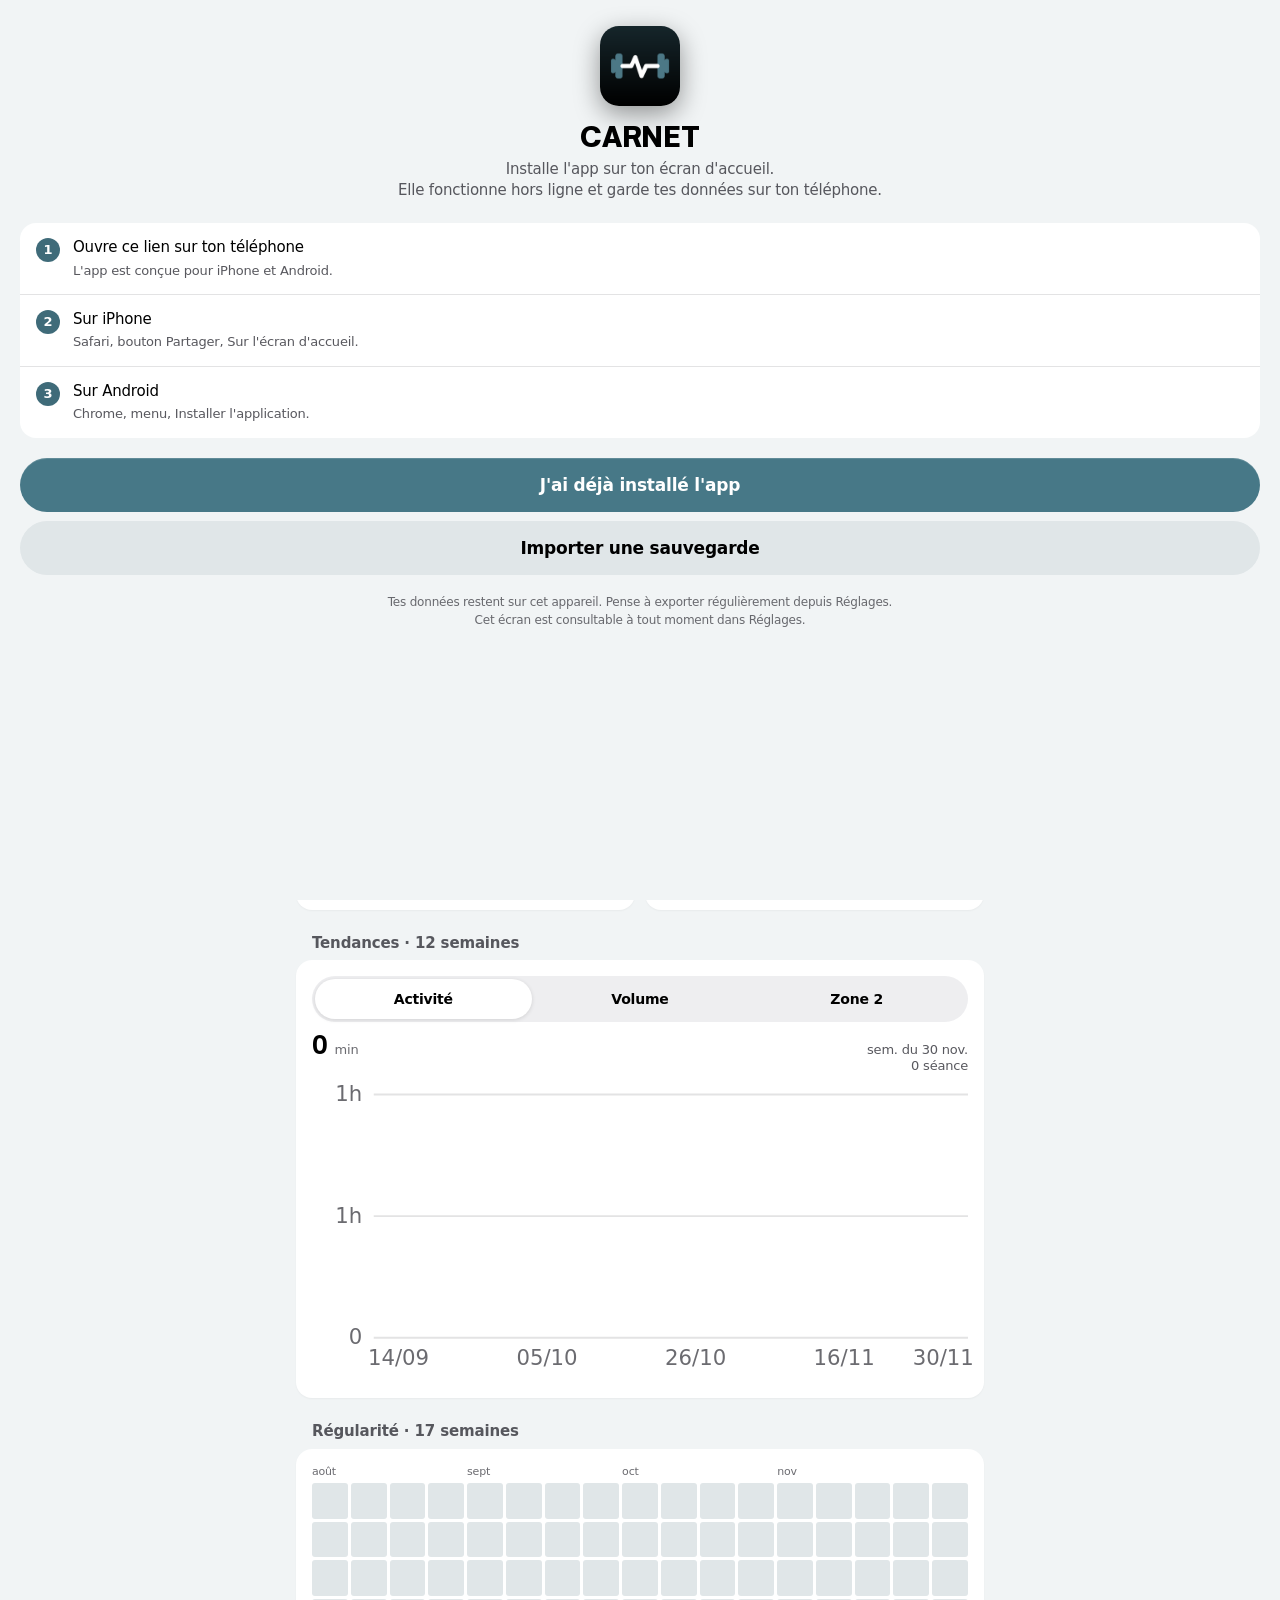
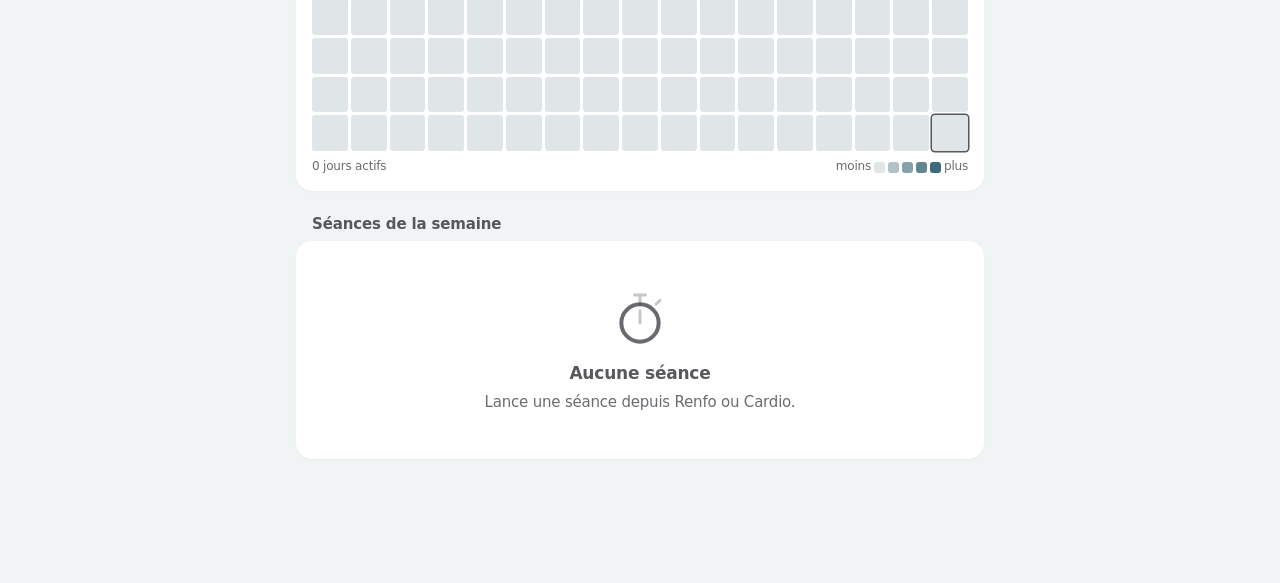
==== commit a7b393ac: "Carnet v1.18.1 (pré-visuel) : pictogrammes alimentaires, liste de courses, notes de version consulta" ====
--- a/index.html
+++ b/index.html
@@ -2,6 +2,7 @@
 <html lang="fr">
 <head>
 <meta charset="utf-8">
+<meta http-equiv="Content-Security-Policy" content="default-src 'self'; script-src 'sha256-owUnQ4rMag+tpCZ/eBwCQO9T/K4SsbobmZvBuZ9qQow='; style-src 'self' 'unsafe-inline'; img-src 'self' data: blob:; font-src 'self' data:; connect-src 'self'; media-src 'self' data: blob:; worker-src 'self'; manifest-src 'self'; object-src 'none'; base-uri 'none'; form-action 'none'">
 <meta name="viewport" content="width=device-width,initial-scale=1,viewport-fit=cover,interactive-widget=resizes-content">
 <meta name="theme-color" content="#000000">
 <meta name="color-scheme" content="dark light">
@@ -786,7 +787,38 @@
 .nbar i,.nleg i{display:block;background:var(--ac)}.nbar .n1,.nleg .n1{background:var(--acf)}.nbar .n2,.nleg .n2{background:var(--tx3)}.nbar .n3,.nleg .n3{background:#C9A24A}
 .nleg{display:flex;flex-wrap:wrap;gap:6px 14px;margin-top:12px;font-size:13px;color:var(--tx2)}.nleg span{display:inline-flex;align-items:center;gap:6px}.nleg b{color:var(--tx);font-weight:650}
 .nleg i{width:10px;height:10px;border-radius:3px}
-.nj{align-items:flex-start}.nj .m{margin:0 0 3px}.nh{flex:none;width:86px;font-size:13px;font-weight:650;color:var(--ac);padding-top:1px}
+.nj{align-items:flex-start}.nj .m{margin:0 0 3px}.nsub{display:flex;gap:2px;margin:-6px 0 14px;border-bottom:1px solid var(--sep);overflow-x:auto;scrollbar-width:none}
+.nsub::-webkit-scrollbar{display:none}
+.nsub button{flex:1 0 auto;border:0;background:transparent;color:var(--tx2);font:inherit;font-size:13.5px;font-weight:600;padding:9px 6px 10px;min-height:40px;border-bottom:2px solid transparent;margin-bottom:-1px;transition:color .2s,border-color .2s}
+.nsub button[aria-selected="true"]{color:var(--tx);border-bottom-color:var(--ac)}
+.nhero .k{font-size:13px;color:var(--tx2);font-weight:560}
+.nhero .v{font-family:var(--disp);font-weight:800;font-size:40px;line-height:1.05;margin-top:4px}
+.nhero .v small{font-family:var(--sans);font-size:15px;color:var(--tx2);font-weight:520;margin-left:4px}
+.nhero .s{font-size:13px;color:var(--tx2);margin-top:4px}
+.nmac{margin-top:14px;display:grid;gap:10px}
+.nmac>div{display:grid;grid-template-columns:76px 1fr auto;align-items:center;gap:10px;font-size:13px}
+.nmac span{color:var(--tx2);font-weight:560}
+.nmac b{font-family:var(--disp);font-weight:800;font-size:18px;text-align:right;min-width:62px}
+.nmac b small{font-family:var(--sans);font-size:12px;color:var(--tx2);font-weight:520;margin-left:2px}
+.nmac i{display:block;height:8px;border-radius:4px;background:var(--el3);overflow:hidden}
+.nmac i em{display:block;height:100%;border-radius:4px}
+.nmac .q0 em{background:var(--ac)}.nmac .q1 em{background:#D9A441}.nmac .q2 em{background:#A58FD0}
+.fi{--fc:#888;width:40px;height:40px;border-radius:12px;flex:none;display:inline-grid;place-items:center;background:color-mix(in srgb,var(--fc) 18%,transparent)}
+.fi svg{width:28px;height:28px;display:block}
+.fi.sm{width:30px;height:30px;border-radius:9px}.fi.sm svg{width:21px;height:21px}
+.fis{display:flex;flex-wrap:wrap;gap:4px;margin-top:6px}
+.fis .fi{width:24px;height:24px;border-radius:7px}.fis .fi svg{width:17px;height:17px}
+.nj .fi{margin-right:10px}
+.crs .li .t{font-size:15px}
+.crq{font-family:var(--disp);font-weight:800;font-size:15px;white-space:nowrap}
+.crn{display:flex;align-items:center;gap:4px}
+.crn button{width:34px;height:34px;border-radius:50%;border:0;background:var(--el3);color:var(--tx);font-size:19px;line-height:1}
+.crn b{min-width:26px;text-align:center;font-family:var(--disp);font-weight:800;font-size:17px}
+.rn .li{align-items:flex-start}
+.rnew{display:inline-block;margin-left:8px;padding:2px 7px;border-radius:999px;background:var(--ac);color:var(--acft,#fff);font-size:11px;font-weight:700;vertical-align:2px}
+.nt{font-size:15px;color:var(--tx);line-height:1.4}
+.nkc{font-family:var(--disp);font-weight:800;font-size:15px;white-space:nowrap}
+.nh{flex:none;width:86px;font-size:13px;font-weight:650;color:var(--ac);padding-top:1px}
 .rph .rpk,.capcta .rpk{display:block;font-size:12px;font-weight:700;letter-spacing:.06em;text-transform:uppercase;color:var(--ac)}
 .rpt{font-family:var(--disp);font-weight:800;font-size:22px;line-height:1.1;margin:2px 0;text-transform:uppercase;letter-spacing:-.01em}
 .rph .btns,.capcta .btns{display:flex;gap:8px}.rph .btns .b{flex:1}
@@ -798,6 +830,31 @@
 .capc{flex:none;width:24px;height:24px;border-radius:50%;border:2px solid var(--tx3)}
 .capi[aria-pressed="true"] .capc{border-color:var(--acf);background:var(--acf);box-shadow:inset 0 0 0 4px var(--el1)}
 .capk{font-size:13px;font-weight:650;color:var(--tx2);margin:4px 4px 6px}
+/* v1.18 haltérophilie */
+.hbl{padding:14px 16px;margin-bottom:12px}
+.hbh{display:flex;align-items:center;gap:6px;margin-bottom:12px}
+.hbx{flex:1;display:flex;align-items:center;gap:10px;background:none;border:0;color:inherit;font:inherit;text-align:left;padding:0;min-width:0;cursor:pointer}
+.hbx b{display:block;font-size:17px;font-weight:650}.hbx small{display:block;font-size:12.5px;color:var(--tx3);margin-top:1px}
+.hpc{display:grid;grid-template-columns:repeat(7,minmax(0,1fr));gap:6px}
+.hpc button,.hpl button{min-height:40px;border-radius:12px;border:0;background:var(--el2);color:var(--tx);font-family:var(--num);font-size:15px;font-weight:650;font-variant-numeric:tabular-nums;padding:0;cursor:pointer;transition:background .12s,transform .12s}
+.hpc button:active,.hpl button:active{transform:scale(.96)}
+.hpc button.hpo{font-size:12.5px;font-weight:600}
+.hpc button[aria-pressed="true"],.hpl button[aria-pressed="true"]{background:var(--acf);color:var(--acft)}
+.hsr{display:flex;align-items:center;gap:8px;margin-top:12px}.hsr .hx{color:var(--tx3);font-size:18px}
+.hsv{font-family:var(--num);font-size:19px;font-weight:650;line-height:24px}
+.hres{display:flex;align-items:center;gap:14px;margin-top:14px;padding-top:12px;border-top:.5px solid var(--sep2)}
+.hkg{font-family:var(--disp);font-size:34px;font-weight:800;font-variant-numeric:tabular-nums;line-height:1;white-space:nowrap}.hkg small{font-family:var(--sans);font-size:14px;font-weight:600;margin-left:3px;color:var(--tx3)}
+.hside{display:block;font-size:13px;margin-top:5px;color:var(--tx2)}
+.hpl{display:grid;grid-template-columns:repeat(5,minmax(0,1fr));gap:6px}
+.hmat{padding:14px 16px;margin-top:12px}.hmat .seg{margin-bottom:14px}
+.hta{display:block;width:100%;box-sizing:border-box;margin-top:4px;border-radius:12px;border:0;background:var(--el2);color:var(--tx);font:15px/1.4 var(--sans);padding:10px 12px;resize:vertical;word-break:break-all}
+.hgo{display:flex;gap:8px;margin-top:16px}
+.hin{display:flex;flex-direction:column;align-items:flex-end;text-align:right}.hin b{font-family:var(--num);font-size:17px}.hin small{font-size:11.5px;color:var(--tx3);white-space:nowrap}
+.hss{flex-wrap:nowrap;overflow-x:auto;scrollbar-width:none}.hss button{flex:1 0 auto;padding:7px 12px}
+.hss button[data-act="h-sn"]{flex:0 0 52px;font-size:18px}
+.zrw span.hp{border-radius:12px;padding:6px 2px 5px;line-height:1.15}
+.zrw span.hp small{display:block;font-family:var(--sans);font-size:10.5px;font-weight:650;opacity:.82}
+.zrw span.hp small+small{opacity:1;font-size:11.5px}
 </style>
 </head>
 <body>
@@ -825,7 +882,19 @@
 function nfmt(v){return (Math.round(v*10)/10).toString().replace('.',',')}
 
 /* ================= STATE ================= */
-var KEY='carnet-v1', SCHEMA=16, VERSION='1.17.0';
+var KEY='carnet-v1', SCHEMA=18, VERSION='1.18.1';
+/* ================= HALTÉROPHILIE (schéma 18) =================
+   RM1 par mouvement (S.halt.rm[k]={v,d}), matériel (barre, colliers, disques cochés), constructeur de séance par blocs en % du RM1,
+   programmes « methode:'pct' » (chaque exercice : hm = RM de référence, pct[] par série), partage en % par fichier ou lien (#p=).
+   Aucune valeur personnelle : RM1 vides par défaut. Repères de volume : table de Prilepin (1975) et INOL, indicatifs. */
+var HM=[['sn','Arraché'],['cj','Épaulé-jeté'],['cl','Épaulé'],['jk','Jeté'],['fs','Squat avant'],['bs','Squat arrière'],['ps','Power snatch'],['pc','Power clean']];
+var HFB={ps:'sn',pc:'cl',cl:'cj',jk:'cj'};
+var HX=[['Arraché','sn','deadlift'],['Arraché suspendu','sn','deadlift'],['Arraché depuis blocs','sn','deadlift'],['Power snatch','ps','deadlift'],['Tirage arraché','sn','deadlift'],['Squat arraché','sn','squat'],
+  ['Épaulé-jeté','cj','deadlift'],['Épaulé','cl','deadlift'],['Épaulé suspendu','cl','deadlift'],['Power clean','pc','deadlift'],['Tirage épaulé','cl','deadlift'],
+  ['Jeté','jk','ohp'],['Jeté depuis support','jk','ohp'],['Push press','jk','ohp'],['Squat avant','fs','frontsquat'],['Squat arrière','bs','squat']];
+var HPL=[25,20,15,10,5,2.5,2,1.5,1,0.5],HPC=[50,55,60,65,70,75,80,85,90,95,100,105];
+var HZ=[['< 70 %',3,6,18,30,24,'vitesse, technique'],['70-79 %',3,6,12,24,18,'vitesse et force'],['80-89 %',2,4,10,20,15,'force et vitesse'],['90 % et +',1,2,4,10,7,'force maximale']];
+var HV='seance',HIMP=null,PGW=0;
 var SEED=[
  ['Développé couché','Pecs','kg',150,2.5],['Développé incliné','Pecs','kg',150,2.5],['Chest press','Pecs','kg',120,5],
  ['Strict press','Épaules','kg',150,2.5],['Pompes','Pecs','bw',90,0],['Dips','Pecs','bw',120,2.5],
@@ -847,9 +916,20 @@
 var MODAL=['Course extérieur','Course tapis','Echo bike','Rameur','Ski erg','Vélo','Mini elliptique','Salle / plateau','Marche','Escalier','Conditioning KB','Autre'];
 
 function fresh(){return{schema:SCHEMA,exos:seedExos(),seances:[],blocs:[],modeles:[],cur:null,timer:null,
-  prefs:{theme:'auto',rest:120,fcmax:0,w4:0,rpm4:0,vma:0,poids:0,z2goal:180,lock:1,row500:0,ski500:0,age:0,taille:0,mg:0,zpro:1,zet:0,th:thDef()},wod:null,goals:{},prog:null,fig:{},lib:[],rplan:null}}
+  prefs:{theme:'auto',rest:120,fcmax:0,w4:0,rpm4:0,vma:0,poids:0,z2goal:180,lock:1,row500:0,ski500:0,age:0,taille:0,mg:0,zpro:1,zet:0,th:thDef()},wod:null,goals:{},prog:null,fig:{},lib:[],rplan:null,halt:hDef()}}
 function thDef(){return {cmin:20,cver:'rx',cgoal:0,ltop:10,lver:'rx',hset:3,hpu:12,hlr:10,hpp:25,hrest:4,hsq:100,hver:'rx',wset:4,wsw:25,wpp:15,wrest:60,wkg:16,wver:'rx'}}
+/* v1.17.1 (schéma 17) : aucune donnée importée ou stockée ne peut porter de balisage. Les caractères < > " de toute chaîne
+   (sauf images data: validées) deviennent ‹ › ”, à l'import d'un programme ou d'une sauvegarde et à chaque chargement.
+   Idempotent ; neutralise aussi ce qu'une version antérieure aurait enregistré. */
+function cleanS(s){return imgOk(s)?s:s.replace(/[<>"]/g,function(c){return c==='<'?'\u2039':c==='>'?'\u203a':'\u201d'})}
+function clean(o,dp){dp=dp||0;if(typeof o==='string')return cleanS(o);if(!o||typeof o!=='object')return o;if(dp>60)return null;
+  if(Array.isArray(o)){for(var i=0;i<o.length;i++)o[i]=clean(o[i],dp+1);return o}
+  Object.keys(o).forEach(function(k){var v=o[k];delete o[k];if(k==='__proto__'||k==='constructor'||k==='prototype')return;
+    if(k==='reo'&&typeof v==='string'){try{v=JSON.stringify(clean(JSON.parse(v),dp+1))}catch(e){return}}else v=clean(v,dp+1);
+    o[cleanS(k)]=v});
+  return o}
 function migrate(s){
+  clean(s);
   if(!s.prefs)s.prefs={};
   var dp={theme:'auto',rest:120,fcmax:0,w4:0,rpm4:0,vma:0,poids:0,z2goal:180,lock:1,row500:0,ski500:0,age:0,taille:0,mg:0,zpro:1,zet:0};
   for(var k in dp) if(s.prefs[k]===undefined) s.prefs[k]=dp[k];
@@ -905,6 +985,15 @@
   /* objectifs choisis (prefs.cap) et plan de course (rplan={id,d,date,n,cible,from}) */
   if(!Array.isArray(s.prefs.cap))s.prefs.cap=[];
   if(s.rplan===undefined||(s.rplan&&!(s.rplan.d&&s.rplan.date&&s.rplan.from)))s.rplan=null;
+  /* schéma 18 : haltérophilie (halt={rm:{k:{v,d}},bar,col,pl[],ses:[{nom,bl:[{x,p,s,r}]}],cur}) */
+  if(!s.halt||typeof s.halt!=='object'||Array.isArray(s.halt))s.halt=hDef();
+  else{var hd=hDef();for(var hk in hd)if(s.halt[hk]===undefined)s.halt[hk]=hd[hk];
+    if(!s.halt.rm||typeof s.halt.rm!=='object'||Array.isArray(s.halt.rm))s.halt.rm={};
+    Object.keys(s.halt.rm).forEach(function(k){var r=s.halt.rm[k];if(!hNom(k)||!r||!(+r.v>0))delete s.halt.rm[k];else r.v=+r.v});
+    if(!Array.isArray(s.halt.pl)||!s.halt.pl.length)s.halt.pl=HPL.slice();s.halt.pl=s.halt.pl.map(Number).filter(function(v){return HPL.indexOf(v)>=0});if(!s.halt.pl.length)s.halt.pl=HPL.slice();
+    if(!Array.isArray(s.halt.ses)||!s.halt.ses.length)s.halt.ses=[{nom:'Séance 1',bl:[]}];
+    s.halt.ses.forEach(function(x){if(!x.nom)x.nom='Séance';if(!Array.isArray(x.bl))x.bl=[];x.bl=x.bl.filter(function(b){return b&&hX(b.x)}).map(function(b){
+      return {x:b.x,p:Math.min(130,Math.max(20,Math.round(+b.p)||70)),s:Math.min(10,Math.max(1,+b.s||1)),r:Math.min(12,Math.max(1,+b.r||1))}})})}
   s.schema=SCHEMA; return s;
 }
 function load(){try{var r=JSON.parse(localStorage.getItem(KEY));if(r&&r.schema)return migrate(r)}catch(e){}return fresh()}
@@ -982,7 +1071,7 @@
   v.gain.setValueAtTime(0,AC.currentTime);v.gain.linearRampToValueAtTime(g||.25,AC.currentTime+.01);
   v.gain.exponentialRampToValueAtTime(.0001,AC.currentTime+d);
   o.connect(v);v.connect(AC.destination);o.start();o.stop(AC.currentTime+d+.02)}catch(e){}}
-function buzz(p){if(navigator.vibrate)try{navigator.vibrate(p)}catch(e){}}
+function buzz(p){if(navigator.vibrate&&!(navigator.userActivation&&!navigator.userActivation.hasBeenActive))try{navigator.vibrate(p)}catch(e){}}
 var HAP={tap:[8],sel:[12],ok:[18],warn:[24,40,24],big:[30,50,30]};
 function hap(k){buzz(HAP[k]||HAP.tap)}
 var WL=null;
@@ -1753,9 +1842,19 @@
 function promptFallback(t){ openSheet('<h2>Séance</h2><div style="height:10px"></div><textarea rows="14" readonly>'+esc(t)+'</textarea>'+
   '<button class="b full gh" style="margin-top:12px" data-act="close">Fermer</button>') }
 /* ================= ONBOARDING ================= */
-var KONB='carnet-onb', KVER='carnet-ver';
+var KONB='carnet-onb', KVER='carnet-ver', KNVU='carnet-notes-vu', MAJDE='';
 /* Registre des nouveautés : une entrée par version, la plus récente en tête. [pictogramme, titre, texte] */
-var NEWS=[{v:'1.17.0',l:[
+var NEWS=[{v:'1.18.1',l:[
+  ['dumbbell','Nutrition plus lisible','L\'onglet Nutrition se découpe en rubriques : tes chiffres d\'abord (cible du jour et macros), puis la journée type ou l\'assiette, les menus avec celui qui colle à ta cible déjà ouvert, les repères et les questions. Chaque plat a son pictogramme.'],
+  ['trophy','Notes de version','Après une mise à jour, une carte en tête de l\'Accueil ouvre directement les notes. Elles restent consultables dans Réglages > Notes de version, version par version.'],
+  ['farmer','Liste de courses','Dans Menus, choisis combien de jours pour chaque menu type : l\'app additionne les ingrédients, les range par rayon, et tu partages ou copies la liste.']]},
+  {v:'1.18.0',l:[
+  ['deadlift','Haltérophilie','Saisis tes RM1, puis construis ta séance en blocs : un mouvement, un pourcentage, séries × reps. La charge s\'affiche aussitôt, arrondie à tes disques, avec le détail par côté.'],
+  ['trophy','Programmes en %','Deux programmes intégrés, Initiation 8 semaines et Force 6 semaines, et les programmes de club importés : les charges suivent tes RM1.'],
+  ['stopwatch','Programmation du club','Le coach partage ses séances en % par lien ou par fichier. Chacun les importe et obtient ses propres charges, sans compte ni serveur.']]},
+  {v:'1.17.1',l:[
+  ['trophy','Sécurité renforcée','Les fichiers programme et les sauvegardes importés ne peuvent plus exécuter de code dans l\'app. Les données déjà enregistrées sont nettoyées au premier lancement.']]},
+  {v:'1.17.0',l:[
   ['pullup','Programmes au poids du corps','Un fichier programme peut décrire des figures par niveaux : objectif de chaque niveau, validation en un geste, critères de passage de phase.'],
   ['stopwatch','Circuits et chrono de maintien','Les circuits tournent seuls d\'un exercice à l\'autre avec les bons repos. Les maintiens ont un chrono avec 5 s de mise en place.'],
   ['trophy','Reprise depuis ATELIER','Les paliers et essais d\'une sauvegarde ATELIER ou POLARIS se reprennent dans Carnet.'],
@@ -1796,10 +1895,19 @@
   ONBOS=detectOS();
   var seen=null,done=null;
   try{seen=localStorage.getItem(KVER);done=localStorage.getItem(KONB)}catch(e){}
-  if(seen&&seen!==VERSION){ONB='maj';return}
+  if(seen&&seen!==VERSION){MAJDE=seen;onbSeal();return}
+  if(!seen){try{localStorage.setItem(KNVU,VERSION)}catch(e){}}
   if(!standalone()&&!done){ONB='install';return}
   onbSeal();
 }
+function notesVu(){var v='';try{v=localStorage.getItem(KNVU)||''}catch(e){}return v===VERSION}
+function notesOpen(){try{localStorage.setItem(KNVU,VERSION)}catch(e){}
+  openSheet('<div class="shh">'+it('trophy','c-ac','lg')+'<div class="grow"><h2>Notes de version</h2><div class="s">Version installée : '+esc(VERSION)+'</div></div></div>'+
+    NEWS.map(function(n,i){return '<details class="card fgr"'+(i===0?' open':'')+'><summary><span class="grow"><b>Version '+esc(n.v)+'</b>'+(i===0?'<span class="tag" style="margin-left:6px">actuelle</span>':'')+
+      '<span class="s12 dim" style="display:block;margin-top:3px">'+n.l.length+' changement'+(n.l.length>1?'s':'')+'</span></span></summary><div class="list rn">'+
+      n.l.map(function(x){return li({ic:it(x[0],'c-ac','sm'),icsm:1,t:esc(x[1]),sb:1,m:esc(x[2])})}).join('')+'</div></details>'}).join('')+
+    '<p class="foot" style="margin:10px 4px">Tes séances et réglages sont conservés à chaque mise à jour. Exporte une sauvegarde de temps en temps depuis Réglages.</p>'+
+    '<button class="b full" data-act="close">Fermer</button>');paint()}
 function onbSeal(){try{localStorage.setItem(KVER,VERSION);localStorage.setItem(KONB,'1')}catch(e){}}
 function onbClose(){ONB=null;onbSeal();var e=$('#onb');if(e)e.remove();document.body.classList.remove('lock');go(TAB)}
 var STEPS={
@@ -2354,7 +2462,7 @@
 function it(k,c,sz){return '<span class="it'+(sz?' '+sz:'')+' '+(c||'c-ac')+'">'+ico(k)+'</span>'}
 function itA(k,c,sz){return '<span class="it'+(sz?' '+sz:'')+' '+(c||'c-ac')+'">'+icoA(k)+'</span>'}
 function li(o){
-  return '<div class="li'+(o.ic?' hasic':'')+(o.icsm?' smic':'')+(o.cls?' '+o.cls:'')+(o.act?'':' nc')+'"'+(o.act?' data-act="'+o.act+'"':'')+(o.id?' data-id="'+o.id+'"':'')+(o.extra||'')+'>'+
+  return '<div class="li'+(o.ic?' hasic':'')+(o.icsm?' smic':'')+(o.cls?' '+o.cls:'')+(o.act?'':' nc')+'"'+(o.act?' data-act="'+esc(o.act)+'"':'')+(o.id?' data-id="'+esc(o.id)+'"':'')+(o.extra||'')+'>'+
     (o.ic||'')+'<span class="grow"><div class="t'+(o.sb?' sb':'')+(o.ell?' ell':'')+'">'+o.t+'</div>'+(o.m?'<div class="m">'+o.m+'</div>':'')+(o.after||'')+'</span>'+
     (o.r!==undefined?'<span class="r">'+o.r+'</span>':'')+(o.chev?CH:'')+'</div>';
 }
@@ -2372,7 +2480,7 @@
   var done=pil.filter(function(c){return cnt[c]}).length,pct=done/pil.length;
   var lab=WOFF===0?'Cette semaine':WOFF===-1?'Semaine dernière':'Semaine du '+dMed(w.debut);
   PG={t:'Accueil',sub:cap(dLong(today()))};
-  var h=(WOFF===0&&!S.cur?homeNext()+'<div class="sec">Ta semaine</div>':'')+'<div class="weeknav"><button class="ib" data-act="wk" data-v="-1" aria-label="Semaine précédente">'+SVGI.prev+'</button>'+
+  var h=(WOFF===0&&!notesVu()?'<div class="list">'+li({act:'news-show',ic:it('trophy','c-ac'),t:'Carnet est passé en '+esc(VERSION),sb:1,m:'Voir les notes de version : ce que la mise à jour apporte',chev:1})+'</div>':'')+(WOFF===0&&!S.cur?homeNext()+'<div class="sec">Ta semaine</div>':'')+'<div class="weeknav"><button class="ib" data-act="wk" data-v="-1" aria-label="Semaine précédente">'+SVGI.prev+'</button>'+
     '<div class="wl">'+lab+'<small>'+dMed(w.debut)+' au '+dMed(w.fin)+'</small></div>'+
     '<button class="ib" data-act="wk" data-v="1" aria-label="Semaine suivante"'+(WOFF>=0?' disabled style="opacity:.3"':'')+'>'+SVGI.next+'</button></div>';
   var pz=p.z2goal?Math.min(1,w.z2/p.z2goal):0;
@@ -2475,6 +2583,7 @@
     (last&&last!==tdy?li({act:'repeat-last',ic:it(exoIco(exo(last.order[0])),'c-mus'),t:'Reprendre la séance du '+dMed(last.date),m:esc(last.order.map(function(id){var e=exo(id);return e?e.nom:''}).filter(Boolean).join(', ')),chev:1}):'')+
     li({act:'new-renfo',ic:it('dumbbell','c-mus'),t:'Séance vide',m:'Ajoute les exercices au fil de l\'eau',chev:1})+
     (zp?'':li({act:'tab',extra:' data-t="prog"',ic:it('trophy','c-ac'),t:'Programme',m:'Importe un fichier programme : séances, schémas de séries, repos',chev:1}))+
+    li({act:'h-v',extra:' data-v="seance"',ic:it('deadlift','c-mus'),t:'Haltérophilie',m:'Séance par blocs en % du RM1, programmes, programmation du club',chev:1})+
     li({act:'th-open',extra:' data-k="'+THK+'"',ic:it('pullup','c-hyb'),t:'Poids du corps et kettlebell',m:'Routine réveil, routine maison, Cindy ou échelle 1500 : compteur et records',chev:1})+
     (b?'':li({act:'bloc-new',ic:it('machine','c-mus'),t:'Créer un bloc de 4 semaines',m:'Sélection figée, surcharge progressive pilotée',chev:1}))+'</div>';
   if(last&&S.modeles.length)h+='<div class="list">'+li({act:'mod-from-last',cls:'acc',t:'Créer un modèle depuis le '+dshort(last.date)})+'</div>';
@@ -2493,7 +2602,7 @@
 function vRenfoRun(){
   var c=S.cur,b=c.blocId?S.blocs.filter(function(x){return x.id===c.blocId})[0]:null;
   var doneEx=c.order.filter(function(id){return c.sets.some(function(s){return s.exoId===id})}).length;
-  PG={t:b?b.nom:(c.prog?(String(c.prog.code).charAt(0)==='@'?String(c.nom||'Circuit').split(' · ').pop():'Séance '+c.prog.code):(c.nom||'Séance libre')),sub:b?'Semaine '+c.semaine:(c.prog&&S.prog&&S.prog.data?'En cours, '+(S.prog.data.nom||'Programme'):'En cours')};
+  PG={t:b?b.nom:(c.prog?(c.prog.pid==='halt'||String(c.prog.code).charAt(0)==='@'?String(c.nom||'Circuit').split(' · ').pop():'Séance '+c.prog.code):(c.nom||'Séance libre')),sub:b?'Semaine '+c.semaine:(c.prog&&S.prog&&S.prog.data?'En cours, '+(S.prog.data.nom||'Programme'):'En cours')};
   var h='<div class="live"><div class="row"><span class="clk grow" id="sdur">'+hms((Date.now()-c.startedAt)/1000)+'</span>'+
     '<span class="tag ac">'+(b?'Bloc · S'+c.semaine:'En cours')+'</span></div>'+
     '<div class="st3"><div>Séries<b>'+nWork(c.sets)+'</b></div><div>Volume<b>'+fmtKg(volume(c))+'</b></div><div>Exercices<b>'+doneEx+' / '+c.order.length+'</b></div></div>'+
@@ -2893,7 +3002,7 @@
   h+='<div class="sec">Données</div><div class="list">'+
     li({act:'tab',extra:' data-t="exos"',t:'Exercices',r:S.exos.length,chev:1})+
     li({act:'export',cls:'acc',t:'Exporter la sauvegarde'})+li({act:'import',cls:'acc',t:'Importer une sauvegarde'})+li({act:'prg-imp',cls:'acc',t:'Importer un programme',m:S.lib&&S.lib.length?(S.lib.length+1)+' programmes sur ce téléphone':''})+
-    li({act:'onb-show',t:'Procédure d\'installation',chev:1})+li({act:'news-show',t:'Nouveautés de la version',chev:1})+'</div>'+
+    li({act:'onb-show',t:'Procédure d\'installation',chev:1})+li({act:'news-show',t:'Notes de version'+(notesVu()?'':'<span class="rnew">Nouveau</span>'),m:'Ce que chaque version a apporté',r:esc(VERSION),chev:1})+'</div>'+
     '<p class="foot">Les données restent sur ce téléphone. Exporte avant chaque mise à jour.</p>';
   h+='<div class="list">'+li({act:'reset',cls:'red ctr',t:'Effacer toutes les données'})+'</div>';
   h+='<p class="foot" style="text-align:center;margin-top:18px">Carnet '+VERSION+' · schéma '+S.schema+' · '+S.seances.length+' séances</p>';
@@ -2904,7 +3013,7 @@
 function exoPicker(multi,forEdit){
   var g={},order=[];S.exos.forEach(function(e){if(!g[e.groupe]){g[e.groupe]=[];order.push(e.groupe)}g[e.groupe].push(e)});
   var h='<h2>'+(multi?'Exercices du bloc':'Ajouter un exercice')+'</h2>'+
-    '<input id="pk" placeholder="Rechercher" oninput="filterPick(this.value)" style="margin:12px 0 4px">';
+    '<input id="pk" placeholder="Rechercher" style="margin:12px 0 4px">';
   order.forEach(function(k){h+='<div class="sec pkh">'+esc(k)+'</div><div class="list">'+g[k].map(function(e){var l=lastSetsFor(e.id);
     return '<div class="li hasic pkrow" data-nom="'+esc(e.nom.toLowerCase())+'" data-act="'+(forEdit?'ed-pick':(multi?'pickm':'pick'))+'" data-id="'+e.id+'">'+
       it(exoIco(e),'c-mus')+'<span class="grow"><div class="t">'+esc(e.nom)+'</div><div class="m">'+(l?setLabel(e,l.sets[l.sets.length-1])+' · '+dRel(l.date):'jamais fait')+'</div></span>'+
@@ -2920,6 +3029,7 @@
     var hd=l.previousElementSibling;if(hd&&hd.classList.contains('pkh'))hd.style.display=any?'':'none'});
   var no=root.querySelector('#exnone');if(no)no.style.display=total?'none':'';}
 function filterPick(v){listFilter('#sheet',v)}
+document.addEventListener('input',function(e){var x=e.target;if(x&&x.id==='pk')filterPick(x.value)});
 var RPEL={1:'Très facile, récupération',2:'Facile',3:'Aisé, zone 2',4:'Facile, conversation possible',5:'Confortable',6:'Modéré, encore de la marge',7:'Soutenu',8:'Dur, deux ou trois reps en réserve',9:'Très dur, une rep en réserve',10:'Maximal'};
 function rpeSel(id,v){v=+v||0;return '<div class="card rpec"><span class="lbl">Effort perçu (RPE)</span><input type="hidden" id="'+id+'" value="'+(v||'')+'">'+
   '<div class="seg" role="group" aria-label="RPE">'+[1,2,3,4,5,6,7,8,9,10].map(function(n){return '<button data-act="rpe" data-f="'+id+'" data-v="'+n+'" aria-pressed="'+(n===v)+'">'+n+'</button>'}).join('')+'</div>'+
@@ -3394,15 +3504,17 @@
   if(S.cur){toast('Termine d\'abord la séance en cours');go('renfo');return}
   var order=[],rest={},itm={};
   prgEx(p,s).forEach(function(x){var e=prgExo(x);if(order.indexOf(e.id)<0)order.push(e.id);rest[e.id]=+x.repos||0;
-    itm[e.id]={mode:x.mode||'classique',reps:(x.reps||[]).slice(0,6),baisse:+x.baisse||0,note:x.note||'',fin:x.fin||'',avec:x.avec||''};
+    itm[e.id]={mode:x.mode||'classique',reps:(x.reps||[]).slice(0,x.pct?20:6),baisse:+x.baisse||0,note:x.note||'',fin:x.fin||'',avec:x.avec||''};
     if(x.fig!==undefined){itm[e.id].fig=x.fig;itm[e.id].li=x.li;itm[e.id].md=x.md||'';if(x.repli)itm[e.id].repli=x.repli}
-    if(x.circ)itm[e.id].circ=x.circ});
+    if(x.circ)itm[e.id].circ=x.circ;
+    if(x.pct){itm[e.id].pct=x.pct.slice(0,20);itm[e.id].hm=x.hm}});
   _vfade=1;newRenfo(order);S.cur.nom=(S.prog.data.nom||'Programme')+(s.circ?' · circuit · ':' '+s.code+' · ')+s.nom;
   S.cur.prog={pid:s.circ?p.id+'#c':p.id,code:s.code,rest:rest,it:itm};
   if(S.prog.data.methode==='figures'){S.cur.prog.ech=(s.echauf||[]).slice(0,4);S.cur.prog.etir=(s.etir||[]).slice(0,4);if(order.length)S.cur.act=order[0]}
   save();paint()}
 function prgTarget(zi,e,ws){if(zi.fig!==undefined){var lw=ws[ws.length-1],F0=fgFig(zi.fig),L0=F0&&F0.niveaux[zi.li];
     return {r:lw?+lw.reps||0:(L0&&L0.obj?+L0.obj.v:(e.unite==='sec'?20:5)),c:lw?+lw.charge||0:0}}
+  if(zi.pct&&zi.pct.length){var hk=ws.length,hL=hLoad(zi.hm,zi.pct[Math.min(hk,zi.pct.length-1)]);if(hL)return {r:rlo(zi.reps.length?zi.reps[Math.min(hk,zi.reps.length-1)]:'1'),c:hL.kg}}
   var k=ws.length,rp=zi.reps.length?zi.reps[Math.min(k,zi.reps.length-1)]:'8',r=rlo(rp),c=0;
   if(k>0){var c0=+ws[0].charge||0,cl=+ws[k-1].charge||0;
     if(zi.mode==='pyramide'&&cl>0)c=roundInc(cl*(1-Math.min(.3,Math.max(0,zi.baisse||.1))),e.inc);else c=cl}
@@ -3410,14 +3522,15 @@
 function zRow(zi,rest,k,N){var mg=zi.mode==='mega',r=zi.reps.length?(mg?[zi.reps.join(' ')]:zi.reps.slice(0,8)):['—'],n=r.length,one=n===1;
   var cols=one?Math.max(N||1,1):(N&&n<=N?N:(n>4?Math.ceil(n/2):n));
   var h='<div class="zrw" style="grid-template-columns:repeat('+cols+',minmax(0,1fr)) 58px">'+r.map(function(x,i){
-    return '<span class="'+(k>i?'ok':(k===i?'on':''))+'"'+(one&&cols>1?' style="grid-column:span '+cols+'"':'')+'>'+esc(x)+'</span>'}).join('');
+    return '<span class="'+(k>i?'ok':(k===i?'on':''))+(zi.pct&&!mg?' hp':'')+'"'+(one&&cols>1?' style="grid-column:span '+cols+'"':'')+'>'+esc(x)+hChip(zi,i,mg)+'</span>'}).join('');
   if(!one&&N&&n<N)for(var i=n;i<N;i++)h+='<span class="zv"></span>';
   return h+'<span class="zr" style="grid-column:'+(cols+1)+';grid-row:1">'+(rest?restTxt(rest):'—')+'</span></div>'}
+function hChip(zi,i,mg){if(!zi.pct||mg)return '';var p=zi.pct[Math.min(i,zi.pct.length-1)],L=hLoad(zi.hm,p);return '<small>'+p+' %</small>'+(L?'<small>'+nfmt(L.kg)+'</small>':'')}
 function zNote(zi){var ml=zi.mode&&zi.mode!=='classique'?(ZML[zi.mode]||zi.mode)+(zi.mode==='pyramide'?' −'+Math.round(Math.min(.3,Math.max(0,zi.baisse||.1))*100)+' %':''):'';
   var t=[zi.avec?'Superset avec '+zi.avec+'.':'',zi.note,zi.fin?'Finition : '+zi.fin:''].filter(Boolean).join(' ');
   return ml||t?'<p class="znote">'+(ml?'<b>'+esc(ml)+'</b> ':'')+esc(t)+'</p>':''}
 function prgChips(zi,rest,k){return zRow(zi,rest,k,0)+zNote(zi)}
-function prgWeek(p){var m=monday(today()),n=S.seances.filter(function(x){return x.prog&&x.prog.pid===p.id&&x.date>=m}).length,g=(p.jours&&p.jours.length)||p.seances.length;
+function prgWeek(p){var m=monday(today()),n=S.seances.filter(function(x){return x.prog&&x.prog.pid===p.id&&x.date>=m}).length,g=(p.jours&&p.jours.length)||hPerWeek(p)||p.seances.length;
   var dots='';for(var i=0;i<g;i++)dots+='<i class="'+(i<n?'on':'')+'"></i>';
   return '<div class="zw"><span>Cette semaine</span><b>'+n+' / '+g+'</b><span class="zd" aria-hidden="true">'+dots+'</span></div>'}
 function prgHero(p,nx,compact){var s=nx.s;if(!s)return '';var ph=compact?(zImg(s.code)||zImg('cover')):'',lg=zImg('logo');
@@ -3430,12 +3543,13 @@
 function prgBil(){var p=prgCur();if(!p)return '';var nx=prgNext(p),s=nx.s;if(!s)return '';var ph=zImg(s.code)||zImg('cover');
   return '<button type="button" class="zbil" data-act="tab" data-t="renfo" aria-label="'+esc((S.prog.data.nom||'Programme')+', prochaine séance '+s.code+', '+prgWeekN(p)+' cette semaine')+'">'+(ph?'<img src="'+ph+'" alt="">':ZBOLT)+
     '<span class="grow" style="min-width:0;text-align:left"><span class="zk">'+esc(S.prog.data.nom||'Programme')+' · à faire</span><b>Séance '+esc(s.code)+'</b><small>'+esc(s.nom)+'</small></span>'+prgWeek(p).replace(/<(\/?)div/g,'<$1span')+'</button>'}
-function prgWeekN(p){var m=monday(today()),n=S.seances.filter(function(x){return x.prog&&x.prog.pid===p.id&&x.date>=m}).length,g=(p.jours&&p.jours.length)||p.seances.length;return n+' sur '+g}
-function prgValid(d){try{if(!d||d.format!=='carnet-programme/1'||!Array.isArray(d.programmes)||!d.programmes.length)return false;
+function prgWeekN(p){var m=monday(today()),n=S.seances.filter(function(x){return x.prog&&x.prog.pid===p.id&&x.date>=m}).length,g=(p.jours&&p.jours.length)||hPerWeek(p)||p.seances.length;return n+' sur '+g}
+function prgValid(d){try{if(!d||d.format!=='carnet-programme/1'||!Array.isArray(d.programmes)||!d.programmes.length)return false;clean(d);
   d.programmes.forEach(function(p){if(!p.id||!Array.isArray(p.seances)||!p.seances.length)throw 0;p.id=String(p.id);
     p.seances.forEach(function(s){if(!Array.isArray(s.exos)&&(Array.isArray(s.tt)||Array.isArray(s.circuits)))s.exos=[];
       if(s.code===undefined||s.code===null||!Array.isArray(s.exos))throw 0;s.code=String(s.code);if(!s.nom)s.nom='Séance '+s.code;
-      s.exos.forEach(function(x){if(!x||!x.nom)throw 0;x.nom=String(x.nom);if(!Array.isArray(x.reps))x.reps=[];x.reps=x.reps.map(String)})})});
+      if(s.sem!==undefined)s.sem=Math.max(0,Math.round(+s.sem)||0);
+      s.exos.forEach(function(x){if(!x||!x.nom)throw 0;x.nom=String(x.nom);if(!Array.isArray(x.reps))x.reps=[];x.reps=x.reps.map(String);if(x.pct!==undefined||x.hm!==undefined)hPctX(x)})})});
   if(d.methode==='figures'&&!fgValid(d))return false;
   prgMarque(d);return true}catch(e){return false}}
 /* visuels facultatifs du fichier privé : data:image en base64 seulement, rien n'est chargé depuis le réseau */
@@ -3461,7 +3575,7 @@
 function fgPh(n){var d=fgD();return d&&d.phases?d.phases.filter(function(x){return x.n===n})[0]||null:null}
 function fgLvl(id){var F=fgFig(id),z=S.fig&&S.fig[id];if(!F)return 0;return Math.max(0,Math.min(F.niveaux.length-1,z?+z.i||0:0))}
 function fgU(u){return u==='sec'?'sec':'bw'}
-function fgObj(o){return o.v+(o.u==='sec'?' s':' reps')+(o.cote?' par côté':'')}
+function fgObj(o){return esc(o.v)+(o.u==='sec'?' s':' reps')+(o.cote?' par côté':'')}
 function fgLbl(v,u,cote){return v===null||v===undefined?'—':(String(v).toUpperCase()==='MAX'?'Max':v+(u==='sec'?' s':''))+(cote?' /côté':'')}
 function fgItem(F,i){var L=F.niveaux[i],u=L.obj?L.obj.u:(L.u||'reps');return {nom:L.nom,groupe:F.nom,unite:fgU(u),ic:F.ic||''}}
 function fgFigs(p){var d=fgD(),ph=fgPh(p.phase);if(!d)return [];
@@ -3507,7 +3621,7 @@
   return h}
 function fgSel(all,p){var phs=[];all.forEach(function(q){if(phs.indexOf(q.phase)<0)phs.push(q.phase)});
   function first(n){for(var i=0;i<all.length;i++)if(all[i].phase===n)return i;return 0}
-  var h='<div class="seg">'+phs.map(function(n){var P=fgPh(n);return '<button data-act="prg-sel" data-v="'+first(n)+'" aria-pressed="'+(p.phase===n)+'" aria-label="Phase '+n+(P?', '+esc(P.nom):'')+'">Phase '+n+'</button>'}).join('')+'</div>';
+  var h='<div class="seg">'+phs.map(function(n){var P=fgPh(n);return '<button data-act="prg-sel" data-v="'+esc(first(n))+'" aria-pressed="'+(p.phase===n)+'" aria-label="Phase '+esc(n)+(P?', '+esc(P.nom):'')+'">Phase '+n+'</button>'}).join('')+'</div>';
   var sub=[];all.forEach(function(q,i){if(q.phase===p.phase)sub.push([q,i])});
   if(sub.length>1)h+='<div class="seg">'+sub.map(function(x){var nm=String(x[0].nom||'').replace(/^Phase\s*\d+\s*/,'').replace(/^·\s*/,'');
     return '<button data-act="prg-sel" data-v="'+x[1]+'" aria-pressed="'+(x[0]===p)+'" aria-label="'+esc(x[0].nom||'')+'">'+esc(nm||x[0].nom)+'</button>'}).join('')+'</div>';
@@ -3531,7 +3645,7 @@
 function fgRout(c,k){var d=fgD();if(!d||!c.prog||!c.prog[k]||!c.prog[k].length)return '';var R=d.routines||{};
   return c.prog[k].map(function(id){return fgRoutine(R[id],0)}).join('')}
 function fgView(d,p){var ph=fgPh(p.phase),h='';
-  h+='<div class="sec">'+(ph?'Phase '+ph.n+' · '+esc(ph.nom):'Progressions')+'</div><div class="list">';
+  h+='<div class="sec">'+(ph?'Phase '+esc(ph.n)+' · '+esc(ph.nom):'Progressions')+'</div><div class="list">';
   fgFigs(p).forEach(function(F){var i=fgLvl(F.id),L=F.niveaux[i],n=F.niveaux.length,dots='';
     for(var k=0;k<n;k++)dots+='<i class="'+(k<i?'ok':(k===i?'on':''))+(F.niveaux[k].opt?' op':'')+'"></i>';
     h+='<div class="li nc fgl"><span class="grow"><div class="t sb">'+esc(F.nom)+(F.bonus?' <span class="tag">bonus</span>':'')+'</div>'+
@@ -3804,20 +3918,185 @@
   S.rplan={id:keep?old.id:uid(),d:N.d,date:N.date,n:N.n,cible:c>0?c:0,from:keep?old.from:monday(today()),cree:keep?old.cree:today()};
   if(S.prefs.cap.indexOf('course')<0)S.prefs.cap.push('course');
   RPN=null;save();hap('ok');toast(keep?'Plan mis à jour':'Plan créé : '+RPD[N.d].l);go('rplan')}
+function hDef(){return {rm:{},bar:20,col:0,pl:HPL.slice(),ses:[{nom:'Séance 1',bl:[]}],cur:0}}
+function H(){if(!S.halt||typeof S.halt!=='object')S.halt=hDef();return S.halt}
+function hNom(k){for(var i=0;i<HM.length;i++)if(HM[i][0]===k)return HM[i][1];return ''}
+function hX(nom){for(var i=0;i<HX.length;i++)if(HX[i][0]===nom)return HX[i];return null}
+function hRM(k){var R=H().rm,n=0;while(k&&n<4){var r=R[k];if(r&&+r.v>0)return {v:+r.v,k:k};k=HFB[k];n++}return null}
+function hAny(){return HM.some(function(m){return hRM(m[0])})}
+/* charge la plus proche réalisable : barre + colliers + 2 × disques (décomposition gloutonne, au plus 12 disques par côté) */
+function hRound(v){var h=H(),bar=+h.bar||20,col=+h.col||0,base=bar+2*col,
+  u=(h.pl||[]).map(function(x){return Math.round(+x*100)}).filter(function(x){return x>0}).sort(function(a,b){return b-a});
+  if(!u.length||!(v>base))return {kg:base,side:[]};
+  var mn=u[u.length-1],t0=Math.round(Math.round((v-base)/2*100)/mn)*mn;
+  function dec(x){var r=x,o=[];for(var i=0;i<u.length;i++)while(r>=u[i]&&o.length<12){r-=u[i];o.push(u[i]/100)}return r===0?o:null}
+  for(var d=0;d<=40;d++){var c=[t0-d*mn,t0+d*mn];for(var j=0;j<2;j++){if(c[j]<0)continue;var o=dec(c[j]);if(o)return {kg:Math.round((base+2*c[j]/100)*100)/100,side:o}}}
+  return {kg:Math.round(v),side:[]}}
+function hLoad(k,p){var r=hRM(k);if(!r||!(p>0))return null;var o=hRound(r.v*p/100);o.rm=r;return o}
+function hZone(p){return p<70?0:p<80?1:p<90?2:3}
+function hInolTxt(v){return v<.4?'léger':v<=1?'optimal':v<=2?'dur':'très dur'}
+function hPaint(){var y=window.scrollY;paint();window.scrollTo(0,y)}
+function hPerWeek(p){var w=p.seances[0]&&p.seances[0].sem;return w?p.seances.filter(function(s){return s.sem===w}).length:0}
+function hNum(v){return (Math.round(v*100)/100).toString().replace('.',',')}
+/* programme importé : pct[] numériques bornés, hm connu (sinon déduit du nom), reps et pct de même longueur */
+function hPctX(x){var p=Array.isArray(x.pct)?x.pct.map(Number).filter(function(v){return isFinite(v)&&v>=20&&v<=130}).slice(0,20):[],
+  hx=hX(x.nom),k=String(x.hm||'');if(!hNom(k))k=hx?hx[1]:'';
+  if(!p.length||!k){delete x.pct;delete x.hm;return}
+  if(!x.reps.length)x.reps=['1'];var n=Math.min(20,Math.max(p.length,x.reps.length));
+  while(p.length<n)p.push(p[p.length-1]);while(x.reps.length<n)x.reps.push(x.reps[x.reps.length-1]);
+  x.pct=p;x.reps=x.reps.slice(0,n);x.hm=k}
+function hRec(){var R=H().rm,o=[];HM.forEach(function(m){var e=exoByName(m[1]);if(!e)return;var r=R[m[0]],best=null,cur=r?+r.v||0:0;
+    S.seances.forEach(function(s){if(s.type!=='renfo'||(r&&r.d&&s.date<r.d))return;(s.sets||[]).forEach(function(st){if(st.exoId!==e.id||st.w||!(+st.reps>=1))return;
+      var c=+st.charge||0;if(c>cur&&(!best||c>best.v))best={k:m[0],v:c,d:s.date,old:cur}})});
+    if(best)o.push(best)});return o}
+function hSes(){var h0=H();if(!Array.isArray(h0.ses)||!h0.ses.length)h0.ses=[{nom:'Séance 1',bl:[]}];h0.cur=Math.min(Math.max(0,+h0.cur||0),h0.ses.length-1);return h0.ses[h0.cur]}
+function vHalt(){PG={t:'Haltérophilie',sub:'',back:{act:'tab',t:'renfo',label:'Renfo'}};
+  var t=[['seance','Séance'],['rm','RM1'],['prog','Programmes'],['club','Club']];
+  var h='<div class="pgt" role="tablist">'+t.map(function(x){return '<button role="tab" data-act="h-v" data-v="'+x[0]+'" aria-selected="'+(HV===x[0])+'">'+x[1]+'</button>'}).join('')+'</div>';
+  if(HV==='rm')return h+hRmView();if(HV==='prog')return h+hPrgView();if(HV==='club')return h+hClubView();return h+hSesView()}
+function hRmView(){var h0=H(),h='',rc=hRec();
+  if(rc.length)h+='<div class="sec">Nouveaux records</div><div class="list">'+rc.map(function(x){return li({t:esc(hNom(x.k))+' : <b>'+nfmt(x.v)+' kg</b>',
+    m:'Réalisé le '+dMed(x.d)+(x.old?', RM1 enregistré '+nfmt(x.old)+' kg':''),r:'<button class="b xs tint" data-act="h-rec" data-v="'+x.k+'" data-n="'+x.v+'">Mettre à jour</button>'})}).join('')+'</div>';
+  h+='<div class="sec">Tes RM1</div><div class="list">'+HM.map(function(m){var r=h0.rm[m[0]],fb=!(r&&r.v)&&HFB[m[0]]?hRM(m[0]):null;
+    return nrow(m[1],'hrm_'+m[0],r&&r.v?r.v:'','kg',r&&r.v&&r.d?'Mis à jour le '+dMed(r.d):(fb?'Vide : calcul sur '+esc(hNom(fb.k).toLowerCase())+' ('+nfmt(fb.v)+' kg)':'À renseigner'))}).join('')+'</div>';
+  h+='<p class="foot">Les charges des séances en % en découlent. Un mouvement vide se calcule sur son mouvement de référence : power snatch sur l\'arraché, power clean sur l\'épaulé, épaulé et jeté sur l\'épaulé-jeté. 0 efface la valeur.</p>';
+  h+='<div class="sec">Matériel</div><div class="card flat hmat">'+
+    '<span class="lbl">Barre</span><div class="seg">'+[20,15,10].map(function(v){return '<button data-act="h-bar" data-v="'+v+'" aria-pressed="'+(+h0.bar===v)+'">'+v+' kg</button>'}).join('')+'</div>'+
+    '<span class="lbl">Colliers</span><div class="seg">'+[0,2.5].map(function(v){return '<button data-act="h-col" data-v="'+v+'" aria-pressed="'+(+h0.col===v)+'">'+(v?'2 × 2,5 kg':'Aucun')+'</button>'}).join('')+'</div>'+
+    '<span class="lbl">Disques disponibles</span><div class="hpl">'+HPL.map(function(v){return '<button data-act="h-pl" data-v="'+v+'" aria-pressed="'+(h0.pl.indexOf(v)>=0)+'">'+nfmt(v)+'</button>'}).join('')+'</div></div>'+
+    '<p class="foot">Chaque charge est arrondie au plus proche réalisable avec ces disques, barre et colliers compris.</p>';
+  return h}
+function hStp(i,f,v,u){return '<div class="stp sm"><button data-act="h-n" data-i="'+i+'" data-f="'+f+'" data-v="-1" aria-label="Moins">−</button><div class="f"><b class="hsv">'+v+'</b><span class="u">'+u+'</span></div>'+
+  '<button data-act="h-n" data-i="'+i+'" data-f="'+f+'" data-v="1" aria-label="Plus">+</button></div>'}
+function hBloc(b,i){var x=hX(b.x)||[b.x,'sn','deadlift'],L=hLoad(x[1],b.p),z=hZone(b.p),rm=hRM(x[1]),inP=HPC.indexOf(b.p)>=0;
+  return '<div class="card hbl"><div class="hbh"><button class="hbx" data-act="h-bx" data-i="'+i+'">'+it(x[2],'c-mus','sm')+'<span class="grow"><b>'+esc(x[0])+'</b><small>'+
+      (rm?'RM1 '+esc(hNom(rm.k).toLowerCase())+' '+nfmt(rm.v)+' kg':'RM1 '+esc(hNom(x[1]).toLowerCase())+' à renseigner')+'</small></span>'+CH+'</button>'+
+    '<button class="ib" data-act="h-del" data-i="'+i+'" aria-label="Retirer le bloc">'+SVGI.x+'</button></div>'+
+    '<div class="hpc" role="group" aria-label="Pourcentage du RM1">'+HPC.map(function(p){return '<button data-act="h-p" data-i="'+i+'" data-v="'+p+'" aria-pressed="'+(b.p===p)+'">'+p+'</button>'}).join('')+
+    '<button class="hpo" data-act="h-po" data-i="'+i+'" aria-pressed="'+(!inP)+'">'+(inP?'Autre':b.p)+'</button></div>'+
+    '<div class="hsr">'+hStp(i,'s',b.s,'séries')+'<span class="hx">×</span>'+hStp(i,'r',b.r,'reps')+'</div>'+
+    '<div class="hres"><span class="hkg">'+(L?nfmt(L.kg)+'<small>kg</small>':'—')+'</span><span class="grow"><span class="tag">'+b.p+' % · '+HZ[z][0]+'</span> <span class="s12 muted">'+HZ[z][6]+'</span>'+
+    '<span class="hside">'+(L?(L.side.length?'Par côté : '+L.side.map(nfmt).join(' + '):'Barre seule'):'Saisis le RM1 pour voir la charge')+'</span></span></div></div>'}
+function hPril(bl){var g={},ord=[];bl.forEach(function(b){if(!g[b.x]){g[b.x]=[];ord.push(b.x)}g[b.x].push(b)});
+  var h='<div class="sec">Volume de la séance</div><div class="list">';
+  ord.forEach(function(n){var zr=[0,0,0,0],inol=0,tot=0;g[n].forEach(function(b){var r=b.s*b.r;zr[hZone(b.p)]+=r;tot+=r;inol+=r/Math.max(1,100-b.p)});
+    var m=zr.map(function(r,z){if(!r)return '';var Z=HZ[z],st=r<Z[3]?'sous la plage':r>Z[4]?'au-dessus de la plage':'dans la plage';
+      return Z[0]+' : <b>'+r+' reps</b>, '+st+' ('+Z[3]+' à '+Z[4]+', optimum '+Z[5]+')'}).filter(Boolean).join('<br>');
+    h+=li({t:esc(n)+' · '+tot+' reps',m:m,r:'<span class="hin"><b>'+hNum(inol)+'</b><small>INOL '+hInolTxt(inol)+'</small></span>'})});
+  return h+'</div><p class="foot">Repères indicatifs, jamais bloquants. Reps par zone : table de Prilepin (1975), établie sur l\'arraché et l\'épaulé-jeté. INOL = reps ÷ (100 − %) par série ; 0,4 à 1 par mouvement pour une séance fraîche.</p>'}
+function hSesView(){var h0=H(),s=hSes(),h='';
+  if(!hAny())h+='<div class="card capcta"><span class="rpk">Pour commencer</span><h2 class="rpt">Saisis tes RM1</h2><p class="s13 muted" style="margin:4px 0 12px">Arraché, épaulé-jeté, squats : la charge de chaque bloc en découle, arrondie à tes disques.</p><button class="b pri full" data-act="h-v" data-v="rm">Saisir mes RM1</button></div>';
+  h+='<div class="seg hss">'+h0.ses.map(function(x,i){return '<button data-act="h-ss" data-v="'+i+'" aria-pressed="'+(i===h0.cur)+'">'+esc(x.nom)+'</button>'}).join('')+
+    (h0.ses.length<7?'<button data-act="h-sn" aria-label="Ajouter une séance">+</button>':'')+'</div>';
+  if(!s.bl.length)h+='<div class="card"><div class="empty">'+ico('deadlift')+'<b>Séance vide</b>Un bloc = un mouvement, un pourcentage de ton RM1, séries × reps. Plusieurs blocs du même mouvement se suivent, par exemple 3 × 3 à 75 % puis 3 × 2 à 85 %.</div></div>';
+  s.bl.forEach(function(b,i){h+=hBloc(b,i)});
+  h+='<button class="b full" data-act="h-add">'+(s.bl.length?'Ajouter un bloc':'Ajouter un premier bloc')+'</button>';
+  if(s.bl.length){h+=hPril(s.bl);
+    h+='<div class="hgo"><button class="b grow" data-act="h-share">Partager en %</button><button class="b pri grow" data-act="h-start">Démarrer</button></div>'+
+      '<div class="list" style="margin-top:16px">'+li({act:'h-ren',t:'Renommer la séance',m:esc(s.nom),chev:1})+li({act:'h-sdel',cls:'red',t:h0.ses.length>1?'Supprimer cette séance':'Vider la séance'})+'</div>'}
+  return h}
+function hPick(i){return '<div class="shh">'+it('deadlift','c-mus','lg')+'<div class="grow"><h2>Mouvement</h2><div class="s">Le % s\'applique au RM1 indiqué</div></div></div><div class="list">'+
+  HX.map(function(x,j){var r=hRM(x[1]);return li({act:'h-bxs',extra:' data-i="'+i+'" data-v="'+j+'"',ic:it(x[2],'c-mus','sm'),icsm:1,t:esc(x[0]),m:'Base : '+esc(hNom(x[1]).toLowerCase())+(r?' · '+nfmt(r.v)+' kg':''),chev:1})}).join('')+
+  '</div><button class="b full" data-act="close">Fermer</button>'}
+function hTpl(k){var F=k==='force',I=F?[75,80,85,70,85,90]:[65,70,75,60,70,75,80,0],ses=[];
+  function rep(n,v){var a=[];for(var i=0;i<n;i++)a.push(v);return a}
+  function E(nom,p,r){var x=hX(nom);return {nom:nom,hm:x[1],ic:x[2],pct:p,reps:p.map(function(){return String(r)}),repos:/^Squat a/.test(nom)?150:120}}
+  function ramp(i,n){return [i-10,i-5].concat(rep(n-2,i))}
+  I.forEach(function(i,w){var W=w+1,dl=i>0&&i<=(F?70:60),c=function(l){return {sem:W,code:W+l}};
+    if(!i){[['A','Test arraché','Arraché',[70,80,85,90,95,100]],['B','Test épaulé-jeté','Épaulé-jeté',[70,80,85,90,95,100]],['C','Test squat avant','Squat avant',[60,70,80,90,95,100]]].forEach(function(q){
+      var s=c(q[0]);s.nom=q[1];s.exos=[E(q[2],q[3],1)];s.exos[0].note='Monte jusqu\'au maximum propre du jour, puis mets à jour le RM1.';ses.push(s)});return}
+    var a=c('A'),b=c('B'),d=c('C'),n=dl?3:5;
+    if(!F){var r1=i>=80?2:3;
+      a.nom='Arraché';a.exos=[E('Arraché',ramp(i,n),r1),E('Tirage arraché',rep(3,i+20),3),E('Squat avant',rep(dl?3:4,i),i>=75?3:5)];
+      b.nom='Épaulé-jeté';b.exos=[E('Épaulé-jeté',ramp(i,n),'1+1'),E('Tirage épaulé',rep(3,i+20),3),E('Squat arrière',rep(dl?3:4,i),i>=75?3:5)];
+      d.nom='Puissance';d.exos=[E('Power snatch',rep(dl?3:4,i),2),E('Power clean',rep(dl?3:4,i),2),E('Push press',rep(3,i-10),3),E('Squat avant',rep(3,Math.min(85,i+5)),2)];
+      ses.push(a,b,d)}
+    else{var r2=i>=85?1:2,n2=dl?4:6,rmp=[i-15,i-10,i-5].concat(rep(n2-3,i)),e=c('D');
+      a.nom='Arraché et squat';a.exos=[E('Arraché',rmp,r2),E('Squat arrière',rep(dl?3:5,i),i>=85?2:3)];
+      b.nom='Épaulé-jeté et tirages';b.exos=[E('Épaulé-jeté',rmp,i>=85?'1':'1+1'),E('Tirage épaulé',rep(dl?3:4,i+15),3)];
+      d.nom='Variantes';d.exos=[E('Arraché suspendu',rep(dl?3:5,i-10),2),E('Power clean',rep(dl?3:5,i-5),2),E('Push press',rep(4,i-15),3)];
+      e.nom='Épaulé, jeté, squat avant';e.exos=[E('Épaulé',ramp(i,dl?3:5),r2),E('Jeté depuis support',[i-5].concat(rep(dl?2:3,i)),r2),E('Squat avant',rep(dl?3:4,i),i>=85?2:3)];
+      ses.push(a,b,d,e)}});
+  return {format:'carnet-programme/1',nom:F?'Haltérophilie · Force 6 semaines':'Haltérophilie · Initiation 8 semaines',methode:'pct',
+    programmes:[{id:F?'h-force':'h-init',nom:F?'Force, 4 séances':'Initiation, 3 séances',rythme:F?'4 séances par semaine, 6 semaines':'3 séances par semaine, 8 semaines',
+      regles:F?['Charges calculées sur tes RM1, arrondies aux disques cochés.','Vague 75, 80, 85 %, décharge à 70 % en semaine 4, puis 85 et 90 %.','Au-dessus de 85 % : singles, 2 à 3 min de repos.','Après la semaine 6 : retest des RM1.']:
+        ['Charges calculées sur tes RM1, arrondies aux disques cochés.','Semaines 1 à 3 : 65 à 75 %. Semaine 4 : décharge. Semaines 5 à 7 : 70 à 80 %. Semaine 8 : test et mise à jour des RM1.','Barre qui ralentit ou technique qui se dégrade : rester au palier précédent.','Volume par zone dans les repères de la table de Prilepin (1975).'],
+      seances:ses}]}}
+function hPrgView(){var h='',d=S.prog&&S.prog.data,p=prgCur();
+  if(d&&d.methode==='pct'&&p)h+='<div class="sec">Programme actif</div>'+prgHero(p,prgNext(p),1);
+  h+='<div class="sec">Programmes intégrés</div><div class="list">'+[['init','Initiation 8 semaines','3 séances par semaine : arraché, épaulé-jeté, tirages, squats. 65 à 80 %, décharge en semaine 4, test en semaine 8.'],
+    ['force','Force 6 semaines','4 séances par semaine. Vague 75 à 90 %, décharge en semaine 4, singles lourds en fin de cycle.']].map(function(x){
+      return li({act:'h-tpl',extra:' data-v="'+x[0]+'"',ic:it('deadlift','c-mus'),t:x[1],m:x[2],chev:1})}).join('')+'</div>';
+  h+='<p class="foot">Écrits pour Carnet à partir de principes publiés : table de Prilepin (1975), zones d\'intensité, périodisation préparatoire, compétition, transition (Weightlifting Canada). Un programme d\'auteur ou de club s\'importe en fichier privé et reste sur ce téléphone.</p>';
+  return h+'<div class="list">'+li({act:'prg-imp',cls:'acc',t:'Importer un programme',m:'Fichier JSON, en % du RM1 ou en charges'})+'</div>'}
+function hClubView(){var n=H().ses.filter(function(s){return s.bl.length}).length;
+  return '<p class="foot" style="margin-top:0">Le coach construit les séances en % dans l\'onglet Séance et les partage. Chaque athlète importe le fichier ou le lien : Carnet calcule les charges avec ses RM1 et ses disques. Rien ne passe par un serveur.</p>'+
+  '<div class="sec">Recevoir</div><div class="list">'+li({act:'prg-imp',ic:it('trophy','c-ac'),t:'Importer le fichier du club',m:'Fichier .json reçu par message ou par mail',chev:1})+'</div>'+
+  '<div class="card flat hmat"><span class="lbl">Lien reçu</span><textarea id="hlink" class="hta" rows="3" placeholder="Colle ici le lien du club" autocomplete="off" spellcheck="false"></textarea>'+
+  '<button class="b pri full" style="margin-top:10px" data-act="h-paste">Importer le lien</button></div>'+
+  '<p class="foot">Sur iPhone, un lien touché dans Messages s\'ouvre dans Safari et non dans l\'app de l\'écran d\'accueil : copie-le, puis colle-le ici.</p>'+
+  '<div class="sec">Partager</div><div class="list">'+li({act:'h-share',ic:it('deadlift','c-mus'),t:'Partager mes séances en %',m:n?n+' séance'+(n>1?'s':'')+' construite'+(n>1?'s':'')+'. Ni RM1 ni charges ne partent.':'Construis d\'abord une séance dans l\'onglet Séance',chev:1})+'</div>'}
+function hPack(){var ses=H().ses.filter(function(s){return s.bl.length});
+  return {format:'carnet-programme/1',nom:'Partage du '+dMed(today()),methode:'pct',programmes:[{id:'club-'+today(),nom:'Séances partagées',rythme:ses.length+' séance'+(ses.length>1?'s':''),
+    regles:['Charges calculées avec les RM1 de chaque athlète, arrondies à ses disques.'],
+    seances:ses.map(function(s,i){var g=[],m={};s.bl.forEach(function(b){var x=hX(b.x)||[b.x,'sn',''];
+        if(!m[x[0]]){m[x[0]]={nom:x[0],hm:x[1],ic:x[2],pct:[],reps:[],repos:120};g.push(m[x[0]])}
+        for(var k=0;k<b.s;k++){m[x[0]].pct.push(b.p);m[x[0]].reps.push(String(b.r))}});
+      return {code:String(i+1),nom:s.nom,exos:g}})}]}}
+function hStart(){var s=hSes();if(!s.bl.length)return;if(S.cur){toast('Termine d\'abord la séance en cours');go('renfo');return}
+  var order=[],rest={},itm={};
+  s.bl.forEach(function(b){var x=hX(b.x)||[b.x,'sn',''],ex=exoByName(x[0]),e=prgExo({nom:x[0],groupe:'Haltérophilie',ic:x[2]});if(!ex)e.inc=1;
+    if(order.indexOf(e.id)<0){order.push(e.id);rest[e.id]=120;itm[e.id]={mode:'classique',reps:[],pct:[],hm:x[1],baisse:0,note:'',fin:'',avec:''}}
+    for(var k=0;k<b.s;k++){itm[e.id].reps.push(String(b.r));itm[e.id].pct.push(b.p)}});
+  _vfade=1;newRenfo(order);S.cur.nom='Haltérophilie · '+s.nom;S.cur.prog={pid:'halt',code:String(H().cur+1),rest:rest,it:itm};save();paint()}
+/* lien : programme compressé (deflate-raw) en base64url dans le fragment, jamais envoyé au serveur */
+function b64u(u){var s='';for(var i=0;i<u.length;i+=8192)s+=String.fromCharCode.apply(null,u.subarray(i,i+8192));return btoa(s).replace(/\+/g,'-').replace(/\//g,'_').replace(/=+$/,'')}
+function ub64(s){s=s.replace(/-/g,'+').replace(/_/g,'/');while(s.length%4)s+='=';var b=atob(s),u=new Uint8Array(b.length);for(var i=0;i<b.length;i++)u[i]=b.charCodeAt(i);return u}
+function hEnc(o){var u=new TextEncoder().encode(JSON.stringify(o));
+  if(typeof CompressionStream==='function'){try{return new Response(new Blob([u]).stream().pipeThrough(new CompressionStream('deflate-raw'))).arrayBuffer().then(function(b){return 'z'+b64u(new Uint8Array(b))})}catch(e){}}
+  return Promise.resolve('j'+b64u(u))}
+function hDec(c){try{if(c.length>60000)throw 0;var t=c.charAt(0),u=ub64(c.slice(1));
+    if(t==='j')return Promise.resolve(JSON.parse(new TextDecoder().decode(u)));
+    if(t==='z'&&typeof DecompressionStream==='function')return new Response(new Blob([u]).stream().pipeThrough(new DecompressionStream('deflate-raw'))).text().then(JSON.parse)}catch(e){}
+  return Promise.reject(0)}
+function hUrl(c){return location.origin+location.pathname+'#p='+c}
+function hShare(){if(!H().ses.some(function(s){return s.bl.length})){toast('Construis d\'abord une séance');return}
+  openSheet('<div class="shh">'+it('deadlift','c-mus','lg')+'<div class="grow"><h2>Partager en %</h2><div class="s">Mouvements, %, séries et reps</div></div></div>'+
+    '<p class="s13 muted" style="margin:0 0 12px;line-height:1.4">Ni tes RM1 ni tes charges ne partent. Chaque athlète obtient ses charges avec ses propres RM1.</p><div class="list">'+
+    li({act:'h-link',t:'Envoyer un lien',m:'Message, mail ou groupe du club',chev:1})+li({act:'h-file',t:'Enregistrer le fichier .json',m:'À joindre ou à déposer dans un dossier partagé',chev:1})+'</div>'+
+    '<button class="b full" data-act="close">Fermer</button>')}
+function hLink(){hEnc(hPack()).then(function(c){var url=hUrl(c);
+  if(navigator.share&&/iPhone|iPad|Android/i.test(navigator.userAgent)){navigator.share({title:'Séances en %',url:url}).catch(function(){});return}
+  function show(){openSheet('<div class="shh"><div class="grow"><h2>Lien de partage</h2><div class="s">'+url.length+' caractères</div></div></div><textarea class="hta" rows="5" readonly id="hlo">'+esc(url)+'</textarea><button class="b full" data-act="close">Fermer</button>')}
+  if(navigator.clipboard&&navigator.clipboard.writeText)navigator.clipboard.writeText(url).then(function(){toast('Lien copié');hap('ok')},show);else show()},function(){toast('Partage impossible sur cet appareil')})}
+function hFile(){var d=hPack(),fn='carnet-seances-pct-'+today()+'.json';
+  try{var bl=new Blob([JSON.stringify(d,null,1)],{type:'application/json'}),fl=null;try{fl=new File([bl],fn,{type:'application/json'})}catch(e){}
+    if(fl&&navigator.canShare&&navigator.canShare({files:[fl]})&&/iPhone|iPad|Android/i.test(navigator.userAgent)){navigator.share({files:[fl],title:d.nom}).catch(function(){});return}
+    var a=document.createElement('a');a.href=URL.createObjectURL(bl);a.download=fn;document.body.appendChild(a);a.click();setTimeout(function(){URL.revokeObjectURL(a.href);a.remove()},1500);
+    toast('Fichier '+fn+' prêt');hap('ok')}catch(e){toast('Export impossible sur cet appareil')}}
+function hImportCode(str){var m=String(str||'').match(/#p=([A-Za-z0-9_-]+)/),c=m?m[1]:String(str||'').trim();
+  if(!/^[zj][A-Za-z0-9_-]+$/.test(c)){toast('Lien non reconnu');return}
+  hDec(c).then(function(d){if(!prgValid(d)||d.methode!=='pct')throw 0;HIMP=d;var p=d.programmes[0];
+    openSheet('<div class="shh">'+it('deadlift','c-mus','lg')+'<div class="grow"><h2>'+esc(d.nom||'Programme')+'</h2><div class="s">'+p.seances.length+' séance'+(p.seances.length>1?'s':'')+' en %</div></div></div>'+
+      '<div class="list">'+p.seances.slice(0,8).map(function(s){return li({t:esc(s.nom),m:s.exos.map(function(x){return esc(x.nom)+' '+(x.pct?Math.min.apply(null,x.pct)+(Math.max.apply(null,x.pct)>Math.min.apply(null,x.pct)?'-'+Math.max.apply(null,x.pct):'')+' %':'')}).join(', ')})}).join('')+'</div>'+
+      '<p class="s13 muted" style="margin:12px 0">Les charges seront calculées avec tes RM1 et tes disques.</p><button class="b pri big full" data-act="h-imp-ok">Importer</button><button class="b full" style="margin-top:8px" data-act="close">Annuler</button>')},
+    function(){toast('Lien invalide ou incomplet')})}
 /* ================= OBJECTIFS ET ACCUEIL ================= */
 var CAPS=[{k:'muscle',t:'Muscle et silhouette',m:'Un programme de musculation importé : séances, charges, nutrition',ic:'dumbbell',c:'c-mus'},
   {k:'pdc',t:'Poids du corps',m:'Figures et progressions par niveaux, circuits',ic:'pullup',c:'c-hyb'},
   {k:'course',t:'Courir une distance',m:'5 km, 10 km, semi ou marathon, plan daté',ic:'',c:'c-run'},
   {k:'hybride',t:'Condition physique',m:'Cardio hybride, ergomètres, VO2 max',ic:'stopwatch',c:'c-hyb'},
-  {k:'forme',t:'Forme au quotidien',m:'Routine réveil et routines courtes',ic:'kbswing',c:'c-hyb'}];
+  {k:'forme',t:'Forme au quotidien',m:'Routine réveil et routines courtes',ic:'kbswing',c:'c-hyb'},
+  {k:'halt',t:'Haltérophilie',m:'Arraché, épaulé-jeté : RM1, séances en %, programmation du club',ic:'deadlift',c:'c-mus'}];
 function capIco(C){return it(C.ic||modIco('Course extérieur'),C.c)}
 function capProg(fig){var a=[];if(S.prog)a.push([S.prog,-1]);(S.lib||[]).forEach(function(x,i){a.push([x,i])});
-  return a.filter(function(x){return (x[0].data&&x[0].data.methode==='figures')===fig})[0]||null}
+  return a.filter(function(x){var m=x[0].data&&x[0].data.methode;return (m==='figures')===fig&&m!=='pct'})[0]||null}
 function capStep(k){
   if(k==='muscle'||k==='pdc'){var q=capProg(k==='pdc');
     if(!q)return li({act:'prg-imp',t:'Importer ton programme',m:'Fichier JSON privé, gardé sur ce téléphone',chev:1});
     if(q[1]<0)return li({act:'tab',extra:' data-t="prog"',t:esc(prgName(q[0])),m:'Programme actif · '+esc((prgCur()||{}).nom||''),r:'<span class="tag ac">actif</span>',chev:1});
     return li({act:'cap-prg',extra:' data-v="'+q[1]+'"',t:esc(prgName(q[0])),m:'Disponible : le rendre actif',r:'<span class="tag">activer</span>',chev:1})}
+  if(k==='halt')return li({act:'h-v',extra:' data-v="'+(hAny()?'seance':'rm')+'"',t:hAny()?'Construire une séance en %':'Saisir mes RM1',m:hAny()?'Blocs en % du RM1, programmes, programmation du club':'Arraché, épaulé-jeté, squats : les charges en découlent',chev:1});
   if(k==='course')return S.rplan?li({act:'tab',extra:' data-t="rplan"',t:'Plan '+RPD[S.rplan.d].c,m:'Course le '+dMed(S.rplan.date),r:'<span class="tag ac">actif</span>',chev:1}):
     li({act:'tab',extra:' data-t="rpnew"',t:'Préparer une course',m:'Distance, date, séances par semaine',chev:1});
   if(k==='hybride')return li({act:'tab',extra:' data-t="cardio"',t:'Séance conseillée : '+esc(vo2Next().nom),m:'Une séance VO2 max par semaine en rotation, puis le catalogue',chev:1});
@@ -3830,12 +4109,13 @@
     if(c.indexOf('muscle')>=0&&c.indexOf('pdc')>=0)h+='<p class="foot">Un seul programme de renfo est actif à la fois : bascule de l\'un à l\'autre depuis l\'écran programme.</p>'}
   return h}
 function homeNext(){var c=S.prefs.cap||[],a=[];
-  if(S.prog&&prgCur()&&(!c.length||c.indexOf('muscle')>=0||c.indexOf('pdc')>=0))a.push(prgBil());
+  if(S.prog&&prgCur()&&(!c.length||c.indexOf('muscle')>=0||c.indexOf('pdc')>=0||c.indexOf('halt')>=0))a.push(prgBil());
   if(S.rplan)a.push(rpHero());
   var l=[];
   if(c.indexOf('course')>=0&&!S.rplan)l.push(li({act:'tab',extra:' data-t="rpnew"',ic:capIco(CAPS[2]),t:'Préparer une course',m:'5 km, 10 km, semi ou marathon',chev:1}));
   ['muscle','pdc'].forEach(function(k){if(c.indexOf(k)>=0&&!capProg(k==='pdc'))l.push(li({act:'tab',extra:' data-t="cap"',ic:capIco(CAPS[k==='pdc'?1:0]),t:CAPS[k==='pdc'?1:0].t,m:'Importe ton programme pour commencer',chev:1}))});
   if(c.indexOf('hybride')>=0){var wk=vo2Week(),nx=vo2Next();l.push(li({act:'lib',id:nx.id,ic:capIco(CAPS[3]),t:wk?'VO2 max faite cette semaine':'Séance conseillée : '+esc(nx.nom),m:wk?esc(wk.nom)+' · le catalogue reste ouvert':esc(nx.desc),r:wk?'<span class="tag ac">faite</span>':'',chev:1}))}
+  if(c.indexOf('halt')>=0&&!(S.prog&&S.prog.data.methode==='pct')){var hr=hAny();l.push(li({act:'h-v',extra:' data-v="'+(hr?'seance':'rm')+'"',ic:capIco(CAPS[5]),t:'Haltérophilie',m:hr?'Construis ta séance en % de tes RM1':'Saisis tes RM1 pour commencer',chev:1}))}
   if(c.indexOf('forme')>=0){var dn=S.seances.some(function(x){return x.date===today()&&x.wod&&x.wod.k==='wake'});
     l.push(li({act:'th-open',extra:' data-k="wake"',ic:capIco(CAPS[4]),t:'Routine réveil',m:dn?'Faite aujourd\'hui':thP().wset+' tours · '+thP().wkg+' kg',r:dn?'<span class="tag ac">faite</span>':'',chev:1}))}
   var h='';
@@ -3861,16 +4141,21 @@
   if(d.methode==='figures'&&all.length>4)h+=fgSel(all,p);
   else if(all.length>1)h+='<div class="seg">'+all.map(function(q,i){return '<button data-act="prg-sel" data-v="'+i+'" aria-pressed="'+(q===p)+'">'+esc(q.nom||'Programme '+(i+1))+'</button>'}).join('')+'</div>';
   h+=prgHero(p,nx,0);
+  if(d.methode==='pct')h+='<div class="list">'+li({act:'h-v',extra:' data-v="rm"',ic:it('deadlift','c-mus'),t:'Mes RM1',m:hAny()?HM.filter(function(m){var r=H().rm[m[0]];return r&&r.v}).map(function(m){return esc(m[1])+' '+nfmt(H().rm[m[0]].v)}).join(' · '):'À renseigner : les charges en dépendent',chev:1})+'</div>';
   if(p.rythme||d.pas)h+='<p class="foot" style="margin-top:-4px">'+esc([p.rythme,d.pas?'objectif '+Number(d.pas).toLocaleString('fr-FR')+' pas par jour':''].filter(Boolean).join(', '))+'</p>';
   if(d.methode==='figures')h+=fgView(d,p);
-  h+='<div class="sec">Séances</div>';
-  p.seances.forEach(function(s){var ls=null;for(var i=S.seances.length-1;i>=0;i--){var x=S.seances[i];if(x.prog&&x.prog.pid===p.id&&x.prog.code===s.code){ls=x;break}}
+  var sl=p.seances;
+  if(d.methode==='pct'&&p.seances.some(function(s){return s.sem})){var wl=[];p.seances.forEach(function(s){if(s.sem&&wl.indexOf(s.sem)<0)wl.push(s.sem)});
+    var cw=PGW&&wl.indexOf(PGW)>=0?PGW:(nx.s&&nx.s.sem)||wl[0];sl=p.seances.filter(function(s){return s.sem===cw});
+    h+='<div class="sec">Semaine '+cw+' sur '+wl.length+'</div><div class="pgt hwk">'+wl.map(function(w){return '<button data-act="pg-w" data-v="'+w+'" aria-selected="'+(w===cw)+'">S'+w+'</button>'}).join('')+'</div>'}
+  else h+='<div class="sec">Séances</div>';
+  sl.forEach(function(s){var ls=null;for(var i=S.seances.length-1;i>=0;i--){var x=S.seances[i];if(x.prog&&x.prog.pid===p.id&&x.prog.code===s.code){ls=x;break}}
     var ph=zImg(s.code),cn=prgEx(p,s).filter(function(x){return x.mode!=='mega'}).map(function(x){return (x.reps||[]).length}),N=cn.length&&cn.every(function(c){return c===cn[0]})&&cn[0]>1&&cn[0]<=4?cn[0]:0;
     var meta='<div class="s12 muted grow">'+prgEx(p,s).length+' exercices'+(ls?' · '+dRel(ls.date):'')+'</div>',go='<button class="b xs tint" data-act="prg-start" data-v="'+esc(s.code)+'">Démarrer</button>';
     h+='<div class="zcard">'+(ph?'<div class="zban"><img class="zbg" src="'+ph+'" alt=""><div class="zbt"><h2 class="zt2">Séance '+esc(s.code)+'</h2><span class="zpill">'+esc(s.nom)+'</span></div></div><div class="zbody"><div class="zmeta">'+meta+go+'</div>':
         '<div class="zh"><span class="zcode">'+esc(s.code)+'</span><div class="grow"><h2>'+esc(s.nom)+'</h2>'+meta+'</div>'+go+'</div><div class="zbody">')+
       (N?'<div class="zth" style="grid-template-columns:repeat('+N+',minmax(0,1fr)) 58px" aria-hidden="true">'+(function(){var a='';for(var i=1;i<=N;i++)a+='<span>Série '+i+'</span>';return a})()+'<span>Repos</span></div>':'')+
-      prgEx(p,s).map(function(x){var zi={mode:x.mode||'classique',baisse:+x.baisse||0,reps:x.reps||[],note:x.note||'',fin:x.fin||'',avec:x.avec||''};
+      prgEx(p,s).map(function(x){var zi={mode:x.mode||'classique',baisse:+x.baisse||0,reps:x.reps||[],note:x.note||'',fin:x.fin||'',avec:x.avec||'',pct:x.pct,hm:x.hm};
         return '<div class="zx"><span class="zn">'+esc(x.nom)+'</span>'+zRow(zi,+x.repos||0,-1,N)+zNote(zi)+'</div>'}).join('')+'</div></div>'});
   if(p.regles&&p.regles.length)h+='<div class="sec">Règles</div><div class="list">'+p.regles.map(function(r){return '<div class="li nc"><span class="grow"><div class="t s13">'+esc(r)+'</div></span></div>'}).join('')+'</div>';
   if(d.methode==='figures')h+='<div class="list" style="margin-top:20px">'+li({act:'fig-imp',ic:it('trophy','c-hyb'),t:'Reprendre mes paliers ATELIER ou POLARIS',m:'Depuis une sauvegarde JSON de ces apps : paliers et historique des essais',chev:1})+'</div>';
@@ -3910,7 +4195,7 @@
     (nt?'<p class="s13 muted" style="margin:0 16px 10px;line-height:1.4">'+esc(nt)+'</p>':'')+'<div class="list">'+rows+'</div></details>'}
 function fgAll(d,p){var h='';
   (d.phases||[]).forEach(function(ph){
-    h+='<div class="sec">Phase '+ph.n+' · '+esc(ph.nom||'')+(ph.n===p.phase?' <span class="tag ac">en cours</span>':'')+'</div>';
+    h+='<div class="sec">Phase '+esc(ph.n)+' · '+esc(ph.nom||'')+(ph.n===p.phase?' <span class="tag ac">en cours</span>':'')+'</div>';
     if(ph.tt)h+='<p class="foot" style="margin-top:-4px">'+esc(fgTT(ph.tt))+'</p>';
     var ids=ph.figures||d.figures.filter(function(f){return f.phase===ph.n}).map(function(f){return f.id});
     ids.map(fgFig).filter(Boolean).forEach(function(F){h+=fgCard(F)});
@@ -3924,7 +4209,7 @@
 function circAll(d){var C=d.circuits||{},h='<p class="foot" style="margin-top:0">Tous les circuits du programme. Chacun se lance seul, sans décaler la prochaine séance.</p>';
   Object.keys(C).forEach(function(cid){var c=C[cid],ph=circUse(d,cid),np=(c.parties||[]).length;
     h+='<details class="card fgr"><summary><span class="grow" style="min-width:0"><b>'+esc(c.nom||cid)+'</b><span class="s12 dim" style="display:block;margin-top:3px">'+
-      (ph.length?'Phase '+ph.join(' et '):'Hors séances')+(np>1?' · '+np+' parties':'')+'</span></span></summary>'+
+      (ph.length?'Phase '+esc(ph.join(' et ')):'Hors séances')+(np>1?' · '+np+' parties':'')+'</span></span></summary>'+
       (c.parties||[]).map(function(P){var t=[(+P.tours||1)+' tour'+((+P.tours||1)>1?'s':''),P.pexos?restTxt(P.pexos)+' entre exercices':'',P.ptours?restTxt(P.ptours)+' entre tours':''].filter(Boolean).join(', ');
         return '<div class="fgp"><b>'+esc(P.nom||'Circuit')+'</b><span>'+esc(t)+'</span></div><div class="list">'+(P.exos||[]).map(function(X){var F=X.fig?fgFig(X.fig):null,nm=X.nom||'';
             if(F&&(X.mode==='courant'||X.mode==='inferieur')){var i=fgLvl(X.fig);if(X.mode==='inferieur')i=Math.max(0,i-1);nm=F.niveaux[i].nom+(X.mode==='inferieur'?' (un niveau sous le tien)':' (ton niveau)')}
@@ -3941,7 +4226,7 @@
     '<div class="list">'+P.items.map(function(x,i){return '<div class="li nc fgv"><span class="fgn num">'+(i+1)+'</span><span class="grow"><div class="t sb">'+esc(x.t)+'</div><div class="m">'+esc(x.d||'')+'</div></span></div>'}).join('')+'</div>';
   if(P&&P.boucle)h+='<div class="sec">'+esc(P.boucle.titre||'Boucle')+'</div><ol class="card fgol">'+(P.boucle.etapes||[]).map(function(e){return '<li>'+esc(e)+'</li>'}).join('')+'</ol>'+
     (P.boucle.note?'<p class="foot">'+esc(P.boucle.note)+'</p>':'');
-  (d.phases||[]).forEach(function(ph){if(ph.regles&&ph.regles.length)h+='<div class="sec">Phase '+ph.n+' · '+esc(ph.nom||'')+'</div>'+(ph.tt?'<p class="foot" style="margin-top:-4px">'+esc(fgTT(ph.tt))+'</p>':'')+
+  (d.phases||[]).forEach(function(ph){if(ph.regles&&ph.regles.length)h+='<div class="sec">Phase '+esc(ph.n)+' · '+esc(ph.nom||'')+'</div>'+(ph.tt?'<p class="foot" style="margin-top:-4px">'+esc(fgTT(ph.tt))+'</p>':'')+
     '<div class="list">'+ph.regles.map(function(r){return pgRow('',r)}).join('')+'</div>'});
   if(d.gtg)h+='<div class="sec">'+esc(d.gtg.nom||'Grease the groove')+'</div><div class="list">'+(d.gtg.regles||[]).map(function(r){return pgRow('',r)}).join('')+
     ((d.gtg.rythmes||[]).length?pgRow('Rythmes possibles',d.gtg.rythmes.join(' ; ')+'.'):'')+'</div>';
@@ -3949,34 +4234,142 @@
   if(d.source)h+='<p class="foot">'+esc(d.source)+'</p>';
   return h||'<p class="foot">Aucun contenu de méthode dans ce fichier.</p>'}
 /* Nutrition : calculateur (paramètres du fichier), protéines par kilo, assiette, journée type, menus, repas dehors, sections, FAQ */
-function nutMac(m){return m&&m.length===3?'G '+m[0]+' · P '+m[1]+' · L '+m[2]:''}
-function nutRepas(r){return li({t:esc(r.nom),m:esc((r.items||[]).join(', '))+(r.mac?'<br><span class="dim">'+nutMac(r.mac)+'</span>':''),r:r.kcal?'<span class="s13 sb">'+r.kcal+' kcal</span>':''})}
-function nutDet(t,body,open,sub){return '<details class="card fgr"'+(open?' open':'')+'><summary><span class="grow" style="min-width:0"><b>'+esc(t)+'</b>'+(sub?'<span class="s12 dim" style="display:block;margin-top:3px">'+sub+'</span>':'')+'</span></summary>'+body+'</details>'}
+/* Pictogrammes alimentaires : [clé, libellé, couleur de fond, svg 32×32, motif] */
+var FOOD=[
+ ['patate','Pommes de terre','#C9A06A','<path d="M7 18c-2-5 2-10 8-10 5-1 11 1 11 7 1 6-4 10-10 10-5 0-8-3-9-7z" fill="#C9A06A"/><circle cx="12" cy="15" r="1.1" fill="#8E6A3C"/><circle cx="19" cy="13" r="1.1" fill="#8E6A3C"/><circle cx="17" cy="20" r="1.1" fill="#8E6A3C"/>',/pommes? de terre|patate|grenaille|frite/],
+ ['glace','Glace','#F49AC1','<path d="M11 17h10l-5 11z" fill="#D9A35B"/><path d="M12.5 19.5l6 1M13.5 22.5l4 .6" stroke="#B07A35" stroke-width="1"/><circle cx="16" cy="13" r="6" fill="#F49AC1"/><circle cx="13.5" cy="11" r="1.5" fill="#FBD3E5"/>',/\bglace|sorbet/],
+ ['shaker','Whey','#7C8CF8','<rect x="10" y="6" width="12" height="4" rx="1.5" fill="#3C3F58"/><path d="M10 11h12l-1.5 16h-9z" fill="#7C8CF8"/><path d="M11 15h10" stroke="#C9D0FF" stroke-width="1.5"/>',/whey|shaker|prot[ée]in[ée] en poudre/],
+ ['oeuf','Œufs','#F5B82E','<path d="M6 15c0-5 5-8 9-7 4-3 11 0 11 5 3 3 2 10-3 10-2 4-10 4-12 1-4 0-6-5-5-9z" fill="#F7F3EA" stroke="#D9CFBF" stroke-width="1"/><circle cx="16" cy="16" r="4.5" fill="#F5B82E"/>',/œuf|oeuf|omelette|pancake/],
+ ['laitage','Laitage','#5AA9E6','<path d="M9 12h14l-1.8 14H10.8z" fill="#F3F5F7" stroke="#C9D3DC" stroke-width="1"/><rect x="8" y="8" width="16" height="4" rx="1.5" fill="#5AA9E6"/><path d="M11 18h10" stroke="#5AA9E6" stroke-width="1.5"/>',/skyr|k[ée]fir|\blait\b|yaourt|fromage blanc|lait demi/],
+ ['pain','Pain','#D99A4E','<path d="M5 15c0-5 5-7 11-7s11 2 11 7c0 2-1 3-2 3v6H7v-6c-1 0-2-1-2-3z" fill="#D99A4E"/><path d="M11 11l2 4M16 10.5l2 4M21 11l2 4" stroke="#A8692C" stroke-width="1.4" stroke-linecap="round"/>',/\bpain|baguette|sandwich|burrito|tortilla|wrap|toast|tartine/],
+ ['poisson','Poisson','#4A90C2','<path d="M4 16c4-6 12-7 18-2l5-4v12l-5-4c-6 5-14 4-18-2z" fill="#4A90C2"/><circle cx="10" cy="15" r="1.3" fill="#fff"/><path d="M14 13c1 2 1 4 0 6" stroke="#2E6F9E" stroke-width="1.2" fill="none"/>',/saumon|thon|poisson|sardine|maquereau|cabillaud/],
+ ['volaille','Volaille','#D9893D','<path d="M18 6c5 0 8 4 7 8-1 5-6 6-9 5l-5 5" fill="none"/><path d="M14 10c2-4 9-5 11 0 2 4-1 9-6 9-2 0-3-1-4-2z" fill="#D9893D"/><path d="M15 17l-6 6" stroke="#F1E6D6" stroke-width="3" stroke-linecap="round"/><circle cx="8" cy="23.5" r="2" fill="#F1E6D6"/><circle cx="9.5" cy="25" r="2" fill="#F1E6D6"/>',/poulet|dinde|volaille|[ée]minc[ée]/],
+ ['viande','Viande','#C8553D','<path d="M8 10c4-4 13-3 16 2 3 5-1 12-8 12-6 0-10-4-10-8 0-2 1-4 2-6z" fill="#C8553D"/><path d="M10 15c3-3 8-3 11 0" stroke="#F4D3C4" stroke-width="1.6" fill="none" stroke-linecap="round"/><circle cx="19" cy="19" r="2" fill="#F4D3C4"/>',/bifteck|steak|viande|bavette|b[œo]e?uf|foie|hach[ée]/],
+ ['fromage','Fromage','#E7B730','<path d="M4 22l20-11 4 3v9H4z" fill="#F5C542"/><path d="M4 22h24" stroke="#D9A82A" stroke-width="1"/><circle cx="12" cy="20" r="1.4" fill="#D9A82A"/><circle cx="20" cy="17.5" r="1.2" fill="#D9A82A"/><circle cx="22" cy="21" r="1" fill="#D9A82A"/>',/fromage|cantal|emmental|cheddar|comt[ée]|mozzarella|parmesan/],
+ ['pates','Pâtes','#F2C14E','<ellipse cx="16" cy="21" rx="12" ry="5" fill="#E7E3DA"/><path d="M8 19c2-6 4 0 6-6s4 6 6 0 3 4 4 6" stroke="#F2C14E" stroke-width="2.2" fill="none" stroke-linecap="round"/><circle cx="17" cy="18" r="2.2" fill="#D9442E"/>',/p[âa]tes|spaghetti|pasta|nouille|lasagne/],
+ ['riz','Riz et céréales','#3E8ED0','<path d="M7 16c1-4 5-6 9-6s8 2 9 6z" fill="#F4EFE6"/><path d="M5 16h22c0 6-5 10-11 10S5 22 5 16z" fill="#3E8ED0"/><path d="M12 13l1 1M17 12l1 1M20 14l1 .5" stroke="#CFC6B6" stroke-width="1"/>',/\briz|basmati|bowl|poke|quinoa|sarrasin|muesli|flocon|avoine|c[ée]r[ée]ale/],
+ ['baie','Fruits rouges','#C7254E','<circle cx="11" cy="18" r="5" fill="#C7254E"/><circle cx="20" cy="19" r="5" fill="#9B1D44"/><circle cx="16" cy="12" r="4.5" fill="#E23D63"/><circle cx="15" cy="10.5" r="1" fill="#F7B5C5"/><circle cx="10" cy="16.5" r="1" fill="#F7B5C5"/>',/fruits rouges|myrtille|framboise|fraise/],
+ ['banane','Banane','#F6C93B','<path d="M6 9c2 9 9 15 19 14 1 0 1-2 0-2-8-1-13-5-16-13-1-1-3-1-3 1z" fill="#F6C93B"/><path d="M6 9l-1-2" stroke="#6B4F2A" stroke-width="2" stroke-linecap="round"/>',/banane/],
+ ['fruit','Fruits','#E5484D','<path d="M16 11c-3-2-9-1-9 6 0 6 4 10 7 9 1 0 1-.5 2-.5s1 .5 2 .5c3 1 7-3 7-9 0-7-6-8-9-6z" fill="#E5484D"/><path d="M16 11c0-2 1-4 2-5" stroke="#6B4F2A" stroke-width="1.6" fill="none" stroke-linecap="round"/><ellipse cx="20" cy="7.5" rx="2.6" ry="1.4" fill="#4CAF50" transform="rotate(-25 20 7.5)"/>',/pomme|fruit|mangue|orange|kiwi|poire|compote/],
+ ['legume','Légumes','#4CAF50','<path d="M9 24l11-11 3 3-11 11c-2 1-4-1-3-3z" fill="#F08A24"/><path d="M13 20l2 2M16 17l2 2" stroke="#C96A12" stroke-width="1"/><path d="M21 12c0-3 2-5 5-5-1 3-2 4-5 5zM22 13c2-2 5-2 7 0-2 2-4 2-7 0z" fill="#4CAF50"/>',/l[ée]gume|carotte|crudit[ée]|salade|brocoli|haricot|lentille|pois chiche|courgette|[ée]pinard/],
+ ['tomate','Tomate','#D9442E','<circle cx="16" cy="18" r="9" fill="#D9442E"/><path d="M16 9l2 2 3-1-1 3 3 1-4 1-3 2-3-2-4-1 3-1-1-3 3 1z" fill="#4CAF50"/><circle cx="12" cy="17" r="1.5" fill="#F08A7E"/>',/tomate|coulis/],
+ ['avocat','Bons gras','#7BB661','<path d="M16 5c4 0 6 5 7 9 2 5 0 13-7 13S7 19 9 14c1-4 3-9 7-9z" fill="#4E8A3A"/><path d="M16 8c3 0 4 4 5 7 1 4 0 10-5 10s-6-6-5-10c1-3 2-7 5-7z" fill="#D8E8A0"/><circle cx="16" cy="19" r="3.5" fill="#8B5A2B"/>',/avocat|huile|ol[ée]agineu|amande|\bnoix|noisette|bons? gras|om[ée]ga|cacahu|beurre de/],
+ ['chocolat','Chocolat','#7A4A2B','<rect x="8" y="6" width="16" height="20" rx="2" fill="#7A4A2B"/><path d="M8 12.5h16M8 19h16M16 6v13" stroke="#5E3820" stroke-width="1.2"/><path d="M8 19h16v5a2 2 0 0 1-2 2H10a2 2 0 0 1-2-2z" fill="#C0392B"/>',/chocolat|barre|brownie|cacao/],
+ ['miel','Miel','#F2A900','<path d="M10 12h12v11a3 3 0 0 1-3 3h-6a3 3 0 0 1-3-3z" fill="#F2A900"/><rect x="9" y="8" width="14" height="4" rx="1.5" fill="#B87A00"/><path d="M13 17h6" stroke="#FFD86B" stroke-width="1.6" stroke-linecap="round"/>',/\bmiel|sirop|confiture/],
+ ['cafe','Café','#8B5A3C','<path d="M7 12h15v7a6 6 0 0 1-6 6h-3a6 6 0 0 1-6-6z" fill="#8B5A3C"/><path d="M22 14h2a3 3 0 0 1 0 6h-2" stroke="#8B5A3C" stroke-width="2" fill="none"/><path d="M11 9c0-2 2-2 2-4M16 9c0-2 2-2 2-4" stroke="#B9917A" stroke-width="1.3" fill="none" stroke-linecap="round"/><rect x="5" y="26" width="19" height="2" rx="1" fill="#6B432C"/>',/caf[ée]|\bth[ée]\b|infusion/],
+ ['eau','Eau','#3FA7E0','<path d="M16 5c4 6 8 10 8 14a8 8 0 0 1-16 0c0-4 4-8 8-14z" fill="#3FA7E0"/><path d="M12 19a4 4 0 0 0 4 4" stroke="#BDE3F7" stroke-width="1.6" fill="none" stroke-linecap="round"/>',/\beau\b|boisson|hydrat|gazeuse/],
+ ['soleil','Réveil','#F7B733','<circle cx="16" cy="16" r="6" fill="#F7B733"/><path d="M16 4v4M16 24v4M4 16h4M24 16h4M7.5 7.5l2.8 2.8M21.7 21.7l2.8 2.8M7.5 24.5l2.8-2.8M21.7 10.3l2.8-2.8" stroke="#F7B733" stroke-width="2" stroke-linecap="round"/>',/r[ée]veil|matin/],
+ ['panier','Courses','#2FA37A','<path d="M5 11h22l-2.5 13a2 2 0 0 1-2 1.6H9.5a2 2 0 0 1-2-1.6z" fill="#2FA37A"/><path d="M10 11l4-6M22 11l-4-6" stroke="#1E7556" stroke-width="2" stroke-linecap="round"/><path d="M11 15v7M16 15v7M21 15v7" stroke="#BFEBD9" stroke-width="1.6" stroke-linecap="round"/>',/^panier$/],
+ ['halt','Entraînement','#5B8DA6','<path d="M9 11v10M23 11v10M12 16h8M6 13.5v5M26 13.5v5" stroke="#5B8DA6" stroke-width="3" stroke-linecap="round"/>',/entra[îi]nement|s[ée]ance/]];
+function foodK(s){s=String(s||'').toLowerCase();for(var i=0;i<FOOD.length;i++)if(FOOD[i][4].test(s))return i;return -1}
+function foodI(i,sz){var f=FOOD[i];if(!f)return '';return '<span class="fi'+(sz?' '+sz:'')+'" style="--fc:'+f[2]+'" role="img" aria-label="'+f[1]+'" title="'+f[1]+'"><svg viewBox="0 0 32 32">'+f[3]+'</svg></span>'}
+function foodMain(nom,items){var k=foodK(nom);if(k<0)(items||[]).some(function(x){k=foodK(x);return k>=0});return k}
+function foodStrip(items){var seen={},o=[];(items||[]).forEach(function(x){var k=foodK(x);if(k>=0&&!seen[k]&&o.length<7){seen[k]=1;o.push(foodI(k))}});
+  return o.length>1?'<div class="fis">'+o.join('')+'</div>':''}
+/* Liste de courses : CRS = nombre de jours par menu (index), en mémoire seulement */
+var CRS={};
+var RAYONS=[['Fruits et légumes',['fruit','banane','baie','legume','tomate','patate']],['Viandes, poissons, œufs',['viande','volaille','poisson','oeuf']],
+  ['Crèmerie',['laitage','fromage']],['Pain et féculents',['pain','pates','riz']],['Épicerie',['miel','chocolat','avocat','cafe','shaker','eau']],['Surgelés',['glace']]];
+function crsParse(s){s=String(s||'').trim();
+  var m=s.match(/^(\d+(?:[.,]\d+)?)\s*(kg|g|ml|cl|l)\s+(?:de\s+|d['’]\s*)?(.+)$/i),q,u,n;
+  if(m){q=+m[1].replace(',','.');u=m[2].toLowerCase();n=m[3];if(u==='kg'){q*=1000;u='g'}if(u==='l'){q*=1000;u='ml'}if(u==='cl'){q*=10;u='ml'}}
+  else if((m=s.match(/^(\d+)\s+(?:(tranches?|carr[ée]s?|capsules?|mini-pots?|pots?|sachets?|cuill[eè]res?(?: à (?:soupe|café))?)\s+(?:de\s+|d['’]\s*))?(.+)$/i))){q=+m[1];u=m[2]?m[2].toLowerCase().replace(/s$/,'').replace(/ée?$/,'é'):'';n=m[3]}
+  else return {q:0,u:'',n:s,k:s.toLowerCase()};
+  n=n.replace(/\s+pes[ée]e?s?\s+(?:cuite?s?|crue?s?)\b/i,'').replace(/^gros\s+/i,'').trim();
+  var k=n.toLowerCase().split(' ').map(function(w,i){return i===0?w.replace(/([a-zœé])[sx]$/,'$1'):w}).join(' ');
+  return {q:q,u:u,n:n,k:k+'|'+u}}
+function crsSplit(it){return String(it||'').split(/\s+et\s+(?=\d)/)}
+function crsList(n){var acc={},ord=[],sel=[];
+  (n.menus||[]).forEach(function(mn,i){var x=+CRS[i]||0;if(!x)return;sel.push(mn.nom+' × '+x);
+    (mn.repas||[]).forEach(function(r){(r.items||[]).forEach(function(it){crsSplit(it).forEach(function(s){var p=crsParse(s);
+      if(!acc[p.k]){acc[p.k]={n:p.n,u:p.u,q:0,x:0,f:foodK(p.n)};ord.push(p.k)}
+      if(p.q)acc[p.k].q+=p.q*x;else acc[p.k].x+=x})})})});
+  var R=RAYONS.map(function(r){return {t:r[0],ks:r[1],l:[]}}),autre={t:'Autres',l:[]};
+  ord.forEach(function(k){var a=acc[k],fk=a.f>=0?FOOD[a.f][0]:'',g=R.filter(function(r){return r.ks.indexOf(fk)>=0})[0]||autre;g.l.push(a)});
+  return {sel:sel,ray:R.concat([autre]).filter(function(r){return r.l.length})}}
+function crsQ(a){if(!a.q)return '× '+a.x;var q=a.q,u=a.u;
+  if(u==='g'&&q>=1000)return String(Math.round(q/100)/10).replace('.',',')+' kg';
+  if(u==='ml'&&q>=1000)return String(Math.round(q/100)/10).replace('.',',')+' l';
+  return String(Math.round(q*10)/10).replace('.',',')+(u?' '+u+(u!=='g'&&u!=='ml'&&q>1&&!/s$/.test(u)?'s':''):'')}
+function crsName(a){var s=a.n;return s.charAt(0).toUpperCase()+s.slice(1)}
+function crsBody(n){var L=crsList(n),h='<div class="sec" style="margin-top:4px">Combien de jours pour chaque menu ?</div><div class="list">'+
+  (n.menus||[]).map(function(mn,i){var x=+CRS[i]||0;return '<div class="li nc"><span class="grow"><div class="t">'+esc(mn.nom)+'</div><div class="m">'+(mn.kcal?'≈ '+esc(mn.kcal)+' kcal par jour':'')+'</div></span>'+
+    '<span class="crn"><button data-act="crs" data-i="'+i+'" data-v="-1" aria-label="Moins">−</button><b>'+x+'</b><button data-act="crs" data-i="'+i+'" data-v="1" aria-label="Plus">+</button></span></div>'}).join('')+'</div>';
+  if(!L.sel.length)return h+'<p class="foot" style="margin-top:4px">Ajoute au moins un jour pour voir la liste.</p>';
+  h+=L.ray.map(function(r){return '<div class="sec">'+esc(r.t)+'</div><div class="list crs">'+r.l.map(function(a){
+    return li({ic:a.f>=0?foodI(a.f,'sm'):'',icsm:1,t:esc(crsName(a)),r:'<span class="crq">'+esc(crsQ(a))+'</span>'})}).join('')+'</div>'}).join('');
+  return h+'<div class="row" style="gap:8px;margin-top:14px"><button class="b grow" data-act="crs-copy">Copier</button><button class="b pri grow" data-act="crs-share">Partager</button></div>'}
+function crsText(n){var L=crsList(n),o=['Liste de courses ('+L.sel.join(', ')+')'];
+  L.ray.forEach(function(r){o.push('',r.t.toUpperCase());r.l.forEach(function(a){o.push('- '+crsName(a)+' : '+crsQ(a))})});return o.join('\n')}
+function crsNut(){return S.prog&&S.prog.data&&S.prog.data.nutrition}
+function crsOpen(){var n=crsNut();if(!n||!(n.menus||[]).length)return;
+  if(!Object.keys(CRS).some(function(k){return CRS[k]>0})){var bm=nutBest(n);CRS={};CRS[bm.i>=0?bm.i:0]=7}
+  openSheet('<div class="shh">'+foodI(foodK('panier'),'')+'<div class="grow"><h2>Liste de courses</h2><div class="s">Cumul des menus types choisis</div></div></div><div id="crsb">'+crsBody(n)+'</div><button class="b full" data-act="close" style="margin-top:10px">Fermer</button>')}
+function crsUpd(){var n=crsNut(),b=$('#crsb');if(n&&b)b.innerHTML=crsBody(n)}
+function nutMac(m){return m&&m.length===3?'Prot. '+esc(m[1])+' g · Gluc. '+esc(m[0])+' g · Lip. '+esc(m[2])+' g':''}
+function nutRepas(r){var k=foodMain(r.nom,r.items);return li({ic:k>=0?foodI(k):'',t:esc(r.nom),m:esc((r.items||[]).join(', '))+(r.mac?'<br><span class="dim">'+nutMac(r.mac)+'</span>':'')+foodStrip(r.items),r:r.kcal?'<span class="nkc">'+esc(r.kcal)+' kcal</span>':''})}
+function nutTxt(x){return '<div class="li nc"><span class="grow"><div class="nt">'+esc(x)+'</div></span></div>'}
+function nutDet(t,body,open,sub,right){return '<details class="card fgr"'+(open?' open':'')+'><summary><span class="grow" style="min-width:0"><b>'+t+'</b>'+(sub?'<span class="s12 dim" style="display:block;margin-top:3px">'+sub+'</span>':'')+'</span>'+(right||'')+'</summary>'+body+'</details>'}
+var NUTV='calc';
+function nutParts(n){var r=[];
+  if((n.protocoles&&n.protocoles.length)||(n.proteinesKg&&n.proteinesKg.length===2))r.push(['calc','Chiffres']);
+  if((n.journee&&n.journee.length)||(n.assiette&&n.assiette.parts))r.push(['jour',n.journee&&n.journee.length?'Journée':'Assiette']);
+  if((n.menus&&n.menus.length)||(n.exterieur&&n.exterieur.length))r.push(['menus','Menus']);
+  if(n.sections&&n.sections.length)r.push(['rep','Repères']);
+  if(n.faq&&n.faq.length)r.push(['faq','Questions']);return r}
+function nutBest(n){var p=S.prefs;if(!(n.menus&&n.menus.length&&n.protocoles&&n.protocoles.length))return {i:-1};
+  var k=Math.max(0,Math.min(n.protocoles.length-1,(+p.zpro||1)-1)),r=nutCalc(n,n.protocoles[k],+p.zet||0);if(!r.ok)return {i:-1};
+  var best=-1,dm=1e9;n.menus.forEach(function(m,i){var dd=Math.abs((+m.kcal||0)-r.cible);if(dd<dm){dm=dd;best=i}});return {i:best,c:Math.round(r.cible)}}
+function nutProfil(n){var p=S.prefs,full=p.age>0&&p.taille>0&&p.poids>0,
+  L='<div class="list"'+(full?' style="margin:0 0 6px"':'')+'>'+prow('age','Âge','ans',p.age)+prow('taille','Taille','cm',p.taille)+prow('poids','Poids','kg',p.poids,'',1)+
+    prow('mg','Masse grasse estimée','%',p.mg,'photos et miroir, sans se sous-estimer',1)+'</div>';
+  if(!full)return '<div class="sec">Ton profil</div>'+L;
+  return '<div class="sec">Ton profil</div>'+nutDet('Âge, taille, poids, masse grasse',L,0,esc([p.age+' ans',p.taille+' cm',String(p.poids).replace('.',',')+' kg',p.mg?'MG '+String(p.mg).replace('.',',')+' %':'MG non renseignée'].join(' · ')))}
+function prgNut(n){var p=S.prefs,pr=n.protocoles||[];if(!pr.length)return '';
+  var k=Math.max(0,Math.min(pr.length-1,(+p.zpro||1)-1)),P=pr[k],r=nutCalc(n,P,+p.zet||0),h='';
+  if(r.ok){var tot=r.prot*4+r.lip*9+r.glu*4||1;
+    h+='<div class="card nhero"><div class="k">Cible du jour</div><div class="v">'+Math.round(r.cible)+'<small>kcal</small></div>'+
+      '<div class="s">Maintien '+Math.round(r.maint)+' kcal · '+(r.ec?(r.ec>0?'+':'−')+Math.abs(r.ec)+' kcal':'au maintien')+(r.n>1?' · '+(r.et?'étape '+r.et:'départ'):'')+'</div>'+
+      '<div class="nmac">'+[['Protéines',r.prot,4],['Glucides',r.glu,4],['Lipides',r.lip,9]].map(function(x,i){var pc=Math.round(x[1]*x[2]/tot*100);
+        return '<div class="q'+i+'"><span>'+x[0]+'</span><i role="img" aria-label="'+pc+' % des calories"><em style="width:'+pc+'%"></em></i><b>'+Math.round(x[1])+'<small>g</small></b></div>'}).join('')+'</div></div>';
+    var bm=nutBest(n);if(bm.i>=0)h+='<div class="list">'+li({act:'nutv',extra:' data-v="menus"',t:'Menu type : '+esc(n.menus[bm.i].nom),m:'Le plus proche de ta cible ('+esc(n.menus[bm.i].kcal)+' kcal)',chev:1})+'</div>'}
+  else h+='<p class="foot" style="margin-top:0">'+r.msg+'</p>'+nutProfil(n);
+  h+='<div class="sec">Protocole</div><div class="card"><div class="seg" style="margin-bottom:10px">'+pr.map(function(q,i){
+    return '<button data-act="zpro" data-v="'+(i+1)+'" aria-pressed="'+(i===k)+'" aria-label="'+esc(q.nom)+'">'+esc(q.n||i+1)+'</button>'}).join('')+'</div>'+
+    '<div class="zpn">'+esc(P.nom||'')+'</div>'+(P.desc?'<p class="s13 muted" style="margin:6px 0 0;line-height:1.4">'+esc(P.desc)+'</p>':'');
+  if(r.ok&&r.n>1)h+='<div class="seg" style="margin:12px 0 0">'+P.ecarts.map(function(x,i){
+    return '<button data-act="zet" data-v="'+i+'" aria-pressed="'+(i===r.et)+'">'+(i?'Étape '+i:'Départ')+'</button>'}).join('')+'</div>'+
+    '<p class="s12 dim" style="margin:10px 0 0;line-height:1.4">Passe à l\'étape suivante seulement si le poids stagne deux semaines.</p>';
+  h+='</div>';
+  if(r.ok&&r.nomg)h+='<p class="foot" style="margin-top:-4px">Masse grasse non renseignée : calcul sur le poids total.</p>';
+  return h+(r.ok?nutProfil(n):'')}
 function nutView(n){var p=S.prefs,h='';if(!n)return '';
-  if(n.titre)h+='<div class="sec" style="margin-top:4px">'+esc(n.titre)+'</div>';
-  if(n.intro)h+='<p class="foot" style="margin-top:-4px">'+esc(n.intro)+'</p>';
-  if(n.protocoles&&n.protocoles.length)h+=prgNut(n);
-  if(n.proteinesKg&&n.proteinesKg.length===2){var w=+p.poids||0,a=n.proteinesKg;
-    h+='<div class="sec">Protéines par jour</div><div class="list">'+prow('poids','Poids','kg',p.poids,'',1)+'</div>'+
-      (w>0?'<div class="grid">'+[['Bas',a[0]],['Haut',a[1]]].map(function(x){return '<div class="tile"><div class="k">'+x[0]+'</div><div class="v">'+Math.round(w*x[1])+'<span class="u">g</span></div><div class="s">'+String(x[1]).replace('.',',')+' g par kilo</div></div>'}).join('')+'</div>':
-        '<p class="foot">Renseigne ton poids pour calculer.</p>')}
-  if(n.assiette&&n.assiette.parts){var A=n.assiette;
-    h+='<div class="sec">'+esc(A.nom||'Assiette')+'</div><div class="card"><div class="nbar" role="img" aria-label="'+esc(A.parts.map(function(x){return x[0]+' '+x[1]+' %'}).join(', '))+'">'+
-      A.parts.map(function(x,i){return '<i class="n'+(i%4)+'" style="flex:'+(+x[1]||0)+'"></i>'}).join('')+'</div><div class="nleg">'+
-      A.parts.map(function(x,i){return '<span><i class="n'+(i%4)+'"></i>'+esc(x[0])+' <b>'+x[1]+' %</b></span>'}).join('')+'</div>'+
-      (A.note?'<p class="s13 muted" style="margin:10px 0 0;line-height:1.4">'+esc(A.note)+'</p>':'')+'</div>'+
-      (A.detail?'<div class="list">'+A.detail.map(function(x){return pgRow(x.t,x.d)}).join('')+'</div>':'')}
-  if(n.journee&&n.journee.length)h+='<div class="sec">Journée type</div><div class="list">'+n.journee.map(function(x){
-    return '<div class="li nc nj"><span class="nh">'+esc(x.h)+'</span><span class="grow">'+(x.items||[]).map(function(t){return '<div class="m">'+esc(t)+'</div>'}).join('')+'</span></div>'}).join('')+'</div>';
-  if(n.menus&&n.menus.length){var best=-1,cb=0;
-    if(n.protocoles&&n.protocoles.length){var k=Math.max(0,Math.min(n.protocoles.length-1,(+p.zpro||1)-1)),r=nutCalc(n,n.protocoles[k],+p.zet||0);
-      if(r.ok){cb=Math.round(r.cible);var dm=1e9;n.menus.forEach(function(m,i){var dd=Math.abs((+m.kcal||0)-r.cible);if(dd<dm){dm=dd;best=i}})}}
-    h+='<div class="sec">Menus types</div>'+(best>=0?'<p class="foot" style="margin-top:-4px">Le plus proche de ta cible de '+cb+' kcal : '+esc(n.menus[best].nom)+'. Ajuste avec les glucides.</p>':'')+
-      n.menus.map(function(m,i){return nutDet(m.nom+(i===best?' · ta cible':''),'<div class="list">'+(m.repas||[]).map(nutRepas).join('')+'</div>',0,
-        esc([m.kcal?'≈ '+m.kcal+' kcal':'',nutMac(m.mac)].filter(Boolean).join(' · ')))}).join('')}
-  if(n.exterieur&&n.exterieur.length)h+=nutDet('Repas à l\'extérieur','<div class="list">'+n.exterieur.map(nutRepas).join('')+'</div>',0,n.exterieur.length+' options');
-  if(n.sections&&n.sections.length)h+='<div class="sec">Repères</div>'+n.sections.map(function(x){return nutDet(x.t,'<div class="list">'+(x.items||[]).map(function(t){return pgRow('',t)}).join('')+'</div>',0,'')}).join('');
-  if(n.faq&&n.faq.length)h+='<div class="sec">Questions fréquentes</div><div class="list">'+n.faq.map(function(x){return pgRow(x.q,x.r)}).join('')+'</div>';
+  var parts=nutParts(n);if(!parts.some(function(x){return x[0]===NUTV}))NUTV=parts.length?parts[0][0]:'calc';
+  if(parts.length>1)h+='<div class="nsub" role="tablist" aria-label="Rubriques nutrition">'+parts.map(function(x){return '<button role="tab" data-act="nutv" data-v="'+x[0]+'" aria-selected="'+(NUTV===x[0])+'">'+x[1]+'</button>'}).join('')+'</div>';
+  if(NUTV==='calc'){
+    if(n.titre||n.intro)h+='<div class="card" style="padding:12px 16px">'+(n.titre?'<div class="zpn">'+esc(n.titre)+'</div>':'')+(n.intro?'<p class="s12 muted" style="margin:'+(n.titre?'4px':'0')+' 0 0;line-height:1.4">'+esc(n.intro)+'</p>':'')+'</div>';
+    if(n.protocoles&&n.protocoles.length)h+=prgNut(n);
+    if(n.proteinesKg&&n.proteinesKg.length===2){var w=+p.poids||0,a=n.proteinesKg;
+      h+='<div class="sec">Protéines par jour</div>'+(w>0?'<div class="grid">'+[['Bas',a[0]],['Haut',a[1]]].map(function(x){return '<div class="tile"><div class="k">'+x[0]+'</div><div class="v">'+Math.round(w*x[1])+'<span class="u">g</span></div><div class="s">'+String(x[1]).replace('.',',')+' g par kilo</div></div>'}).join('')+'</div>':'')+
+        '<div class="list">'+prow('poids','Poids','kg',p.poids,w>0?'':'renseigne-le pour calculer',1)+'</div>'}}
+  if(NUTV==='jour'){
+    if(n.assiette&&n.assiette.parts){var A=n.assiette;
+      h+='<div class="sec" style="margin-top:4px">'+esc(A.nom||'Assiette')+'</div><div class="card"><div class="nbar" role="img" aria-label="'+esc(A.parts.map(function(x){return x[0]+' '+x[1]+' %'}).join(', '))+'">'+
+        A.parts.map(function(x,i){return '<i class="n'+(i%4)+'" style="flex:'+(+x[1]||0)+'"></i>'}).join('')+'</div><div class="nleg">'+
+        A.parts.map(function(x,i){return '<span><i class="n'+(i%4)+'"></i>'+esc(x[0])+' <b>'+esc(x[1])+' %</b></span>'}).join('')+'</div>'+
+        (A.note?'<p class="s13 muted" style="margin:10px 0 0;line-height:1.4">'+esc(A.note)+'</p>':'')+'</div>'+
+        (A.detail?'<div class="list">'+A.detail.map(function(x){var k=foodMain(x.t,[x.d]);return li({ic:k>=0?foodI(k):'',t:esc(x.t),sb:1,m:esc(x.d)})}).join('')+'</div>':'')}
+    if(n.journee&&n.journee.length)h+='<div class="sec"'+(n.assiette?'':' style="margin-top:4px"')+'>Journée type</div><div class="list">'+n.journee.map(function(x){
+      var k=foodMain(x.h,x.items);return '<div class="li nc nj">'+(k>=0?foodI(k,'sm'):'')+'<span class="nh">'+esc(x.h)+'</span><span class="grow">'+(x.items||[]).map(function(t){return '<div class="m">'+esc(t)+'</div>'}).join('')+'</span></div>'}).join('')+'</div>'}
+  if(NUTV==='menus'){var bm=nutBest(n);
+    if(n.menus&&n.menus.length){
+      h+='<div class="list">'+li({act:'crs-open',ic:foodI(foodK('panier')),t:'Liste de courses',m:'Choisis les menus et le nombre de jours : ingrédients cumulés par rayon',chev:1})+'</div>';
+      h+=(bm.i>=0?'<p class="foot" style="margin:0 16px 12px">Le plus proche de ta cible de '+bm.c+' kcal : '+esc(n.menus[bm.i].nom)+'. Ajuste avec les glucides.</p>':'<p class="foot" style="margin:0 16px 12px">Renseigne ton profil dans Chiffres pour savoir quel menu correspond à ta cible.</p>')+
+        n.menus.map(function(m,i){return nutDet(esc(m.nom)+(i===bm.i?' <span class="tag" style="margin-left:6px">ta cible</span>':''),'<div class="list">'+(m.repas||[]).map(nutRepas).join('')+'</div>',i===bm.i,
+          nutMac(m.mac),m.kcal?'<span class="nkc">'+esc(m.kcal)+' kcal</span>':'')}).join('')}
+    if(n.exterieur&&n.exterieur.length)h+='<div class="sec">Repas à l\'extérieur</div><div class="list">'+n.exterieur.map(nutRepas).join('')+'</div>'}
+  if(NUTV==='rep')h+=n.sections.map(function(x,i){var xs=x.items||[];return nutDet(esc(x.t),'<div class="list">'+xs.map(nutTxt).join('')+'</div>',0,xs.length+' repère'+(xs.length>1?'s':''))}).join('');
+  if(NUTV==='faq')h+=n.faq.map(function(x){return nutDet(esc(x.q),'<div class="list">'+nutTxt(x.r)+'</div>',0,'')}).join('');
   return h}
 
 /* ================= PAINT ================= */
@@ -3999,7 +4392,7 @@
   if(T){$('#app').innerHTML=vRunner();$('#nav').innerHTML='';$('#tbk').style.display='none';tick();scrollRunner();return}
   if(S.wod){var ys=$('.runner.wod')?$('.runner.wod').scrollTop:0;$('#app').innerHTML=vWod();$('#nav').innerHTML='';$('#tbk').style.display='none';wodTick();
     var rw=$('.runner.wod');if(rw&&S.wod&&S.wod.st==='end')rw.scrollTop=ys;return}
-  var v=TAB==='bilan'?vBilan():TAB==='renfo'?vRenfo():TAB==='cardio'?vCardio():TAB==='histo'?vHisto():TAB==='exos'?vExos():TAB==='th'?vTH():TAB==='obj'?vObj():TAB==='prog'?vProg():TAB==='rplan'?vRplan():TAB==='rpnew'?vRpnew():TAB==='cap'?vCap():vReg();
+  var v=TAB==='bilan'?vBilan():TAB==='renfo'?vRenfo():TAB==='cardio'?vCardio():TAB==='histo'?vHisto():TAB==='exos'?vExos():TAB==='th'?vTH():TAB==='obj'?vObj():TAB==='prog'?vProg():TAB==='rplan'?vRplan():TAB==='rpnew'?vRpnew():TAB==='cap'?vCap():TAB==='halt'?vHalt():vReg();
   $('#app').innerHTML=(PG.nolt?'':'<h1 class="lt"><span>'+esc(PG.t)+'</span>'+(PG.sub?'<span class="dt">'+esc(PG.sub)+'</span>':'')+'</h1>')+v;
   if(_vfade){_vfade=0;$('#app').classList.remove('fade');void $('#app').offsetWidth;$('#app').classList.add('fade')}
   $('#ttl').textContent=PG.t;
@@ -4007,7 +4400,7 @@
   if(PG.back){bk.style.display='';bk.setAttribute('data-act',PG.back.act);if(PG.back.t)bk.setAttribute('data-t',PG.back.t);else bk.removeAttribute('data-t');
     bk.innerHTML=SVGI.back+'<span>'+esc(PG.back.label)+'</span>'}else bk.style.display='none';
   $('#tsub').textContent=PG.back?'':(PG.sub||'');
-  var navT=TAB==='exos'?EXFROM:(TAB==='th'?THFROM:(TAB==='obj'?OBJFROM:(TAB==='prog'?'renfo':(TAB==='rplan'||TAB==='rpnew'?'cardio':(TAB==='cap'?'bilan':TAB)))));
+  var navT=TAB==='exos'?EXFROM:(TAB==='th'?THFROM:(TAB==='obj'?OBJFROM:(TAB==='prog'?'renfo':(TAB==='rplan'||TAB==='rpnew'?'cardio':(TAB==='cap'?'bilan':TAB==='halt'?'renfo':TAB)))));
   $('#nav').innerHTML=NAVS.map(function(n){return '<button data-act="tab" data-t="'+n[0]+'" aria-current="'+(navT===n[0])+'" aria-label="'+n[1]+'"><svg viewBox="0 0 24 24"><path d="'+n[2]+'"/></svg><span class="lb">'+n[1]+'</span>'+
     (n[0]==='renfo'&&S.cur&&TAB!=='renfo'?'<span class="dotlive"></span>':'')+'</button>'}).join('');
   navPos();
@@ -4245,6 +4638,33 @@
     S.prefs.vma=vv;if(GK.vma)gRebase('vma');save();hap('ok');toast('VMA estimée : '+nfmt(vv)+' km/h');var y1=window.scrollY;paint();window.scrollTo(0,y1); break}
   case 'cap-t': {var ck=b.dataset.k,cc=S.prefs.cap,ci=cc.indexOf(ck);if(ci<0)cc.push(ck);else cc.splice(ci,1);save();hap('tap');var y2=window.scrollY;paint();window.scrollTo(0,y2); break}
   case 'cap-prg': prgSw(+b.dataset.v);go('prog'); break;
+  case 'h-v': HV=b.dataset.v;_vfade=1;go('halt'); break;
+  case 'h-ss': H().cur=+b.dataset.v;save();hap('tap');paint(); break;
+  case 'h-sn': {var hs1=H();hs1.ses.push({nom:'Séance '+(hs1.ses.length+1),bl:[]});hs1.cur=hs1.ses.length-1;save();hap('tap');paint();break}
+  case 'h-add': {var hs2=hSes(),lb=hs2.bl[hs2.bl.length-1];hs2.bl.push(lb?{x:lb.x,p:Math.min(105,lb.p+10),s:lb.s,r:Math.max(1,lb.r-1)}:{x:'Arraché',p:70,s:3,r:3});save();hap('tap');hPaint();break}
+  case 'h-del': hSes().bl.splice(+b.dataset.i,1);save();hap('tap');hPaint(); break;
+  case 'h-p': {var hb=hSes().bl[+b.dataset.i];if(hb){hb.p=+b.dataset.v;save();hap('sel');hPaint()}break}
+  case 'h-po': {var ob=$('.hpow');if(ob)ob.remove();var hw=document.createElement('div');hw.className='f hpow';hw.style.cssText='position:fixed;left:-9px;top:0;width:1px;height:1px;overflow:hidden;opacity:0';
+    hw.innerHTML='<input type="number" readonly data-kp="1" id="hpo_'+(+b.dataset.i)+'" value="'+(hSes().bl[+b.dataset.i]||{p:70}).p+'"><span class="u">% du RM1</span>';document.body.appendChild(hw);openKp(hw.firstChild);break}
+  case 'h-n': {var hn=hSes().bl[+b.dataset.i],hf=b.dataset.f;if(hn&&(hf==='s'||hf==='r')){hn[hf]=Math.max(1,Math.min(hf==='s'?10:12,(+hn[hf]||1)+(+b.dataset.v)));save();hap('tap');hPaint()}break}
+  case 'h-bx': openSheet(hPick(+b.dataset.i)); break;
+  case 'h-bxs': {var hx=hSes().bl[+b.dataset.i],xx=HX[+b.dataset.v];if(hx&&xx){hx.x=xx[0];save()}closeSheet(1);hap('sel');hPaint();break}
+  case 'h-start': hStart(); break;
+  case 'h-share': hShare(); break;
+  case 'h-link': closeSheet(1);hLink(); break;
+  case 'h-file': closeSheet(1);hFile(); break;
+  case 'h-ren': openSheet('<div class="shh"><div class="grow"><h2>Nom de la séance</h2></div></div><input id="hnom" class="hta" maxlength="40" value="'+esc(hSes().nom)+'" autocomplete="off"><button class="b pri full" style="margin-top:10px" data-act="h-ren-ok">Enregistrer</button>'); break;
+  case 'h-ren-ok': {var nv=cleanS(String(($('#hnom')||{}).value||'').trim()).slice(0,40);if(nv)hSes().nom=nv;save();closeSheet(1);paint();break}
+  case 'h-sdel': {var hs3=H();if(hs3.ses.length>1){hs3.ses.splice(hs3.cur,1);hs3.cur=Math.max(0,hs3.cur-1)}else hs3.ses[0].bl=[];save();hap('tap');paint();break}
+  case 'h-bar': H().bar=+b.dataset.v;save();hap('sel');hPaint(); break;
+  case 'h-col': H().col=+b.dataset.v;save();hap('sel');hPaint(); break;
+  case 'h-pl': {var hp=H().pl,pv=+b.dataset.v,pi=hp.indexOf(pv);if(pi>=0){if(hp.length>1)hp.splice(pi,1)}else hp.push(pv);save();hap('sel');hPaint();break}
+  case 'h-rec': if(hNom(b.dataset.v)&&+b.dataset.n>0){H().rm[b.dataset.v]={v:+b.dataset.n,d:today()};save();hap('ok');toast('RM1 mis à jour');hPaint()} break;
+  case 'h-tpl': {if(S.cur&&S.cur.prog){toast('Termine d\'abord la séance en cours');break}var dt=hTpl(b.dataset.v);if(!prgValid(dt))break;prgAdd(dt);if(S.prefs.cap.indexOf('halt')<0)S.prefs.cap.push('halt');PGW=0;
+    save();hap('ok');toast('Programme ajouté');_vfade=1;go('prog');break}
+  case 'h-paste': hImportCode(($('#hlink')||{}).value); break;
+  case 'h-imp-ok': if(HIMP){prgAdd(HIMP);HIMP=null;if(S.prefs.cap.indexOf('halt')<0)S.prefs.cap.push('halt');PGW=0;save();hap('ok');toast('Programme importé');_vfade=1;go('prog')} break;
+  case 'pg-w': PGW=+b.dataset.v;hap('tap');hPaint(); break;
   case 'pgv': PGV=b.dataset.v;hap('tap');paint();try{window.scrollTo(0,0)}catch(e){} break;
   case 'prg-sw': prgSw(+b.dataset.v); break;
   case 'fig-lv': fgSet(b.dataset.f,+b.dataset.v,0); break;
@@ -4262,13 +4682,18 @@
   case 'prg-sel': S.prog.sel=+b.dataset.v;save();hap('tap');paint(); break;
   case 'zpro': S.prefs.zpro=+b.dataset.v;S.prefs.zet=0;save();hap('tap');paint(); break;
   case 'zet': S.prefs.zet=+b.dataset.v;save();hap('tap');paint(); break;
+  case 'crs-open': crsOpen(); break;
+  case 'crs': {var ci=+b.dataset.i;CRS[ci]=Math.max(0,Math.min(14,(+CRS[ci]||0)+(+b.dataset.v)));hap('tap');crsUpd(); break}
+  case 'crs-copy': {var ct=crsText(crsNut()||{});if(navigator.clipboard&&navigator.clipboard.writeText)navigator.clipboard.writeText(ct).then(function(){toast('Liste copiée');hap('ok')},function(){promptFallback(ct)});else promptFallback(ct); break}
+  case 'crs-share': {var st=crsText(crsNut()||{});if(navigator.share)navigator.share({title:'Liste de courses',text:st}).catch(function(){});else if(navigator.clipboard&&navigator.clipboard.writeText)navigator.clipboard.writeText(st).then(function(){toast('Liste copiée');hap('ok')},function(){promptFallback(st)});else promptFallback(st); break}
+  case 'nutv': NUTV=b.dataset.v;hap('tap');paint();try{window.scrollTo(0,0)}catch(e){} break;
   case 'prg-del': ask({t:'Retirer le programme ?',m:'Les séances déjà faites restent dans l\'historique.',ok:'Retirer',danger:1}).then(function(ok){if(!ok)return;S.prog=S.lib&&S.lib.length?S.lib.shift():null;PGV='plan';save();go(S.prog?'prog':'renfo')}); break;
   case 'onb-export': doExport();toast('Sauvegarde exportée'); break;
   case 'onb-import': doImport(function(){onbClose()}); break;
   case 'onb-os': ONBOS=b.dataset.v;hap('tap');reOnb(); break;
   case 'onb-done': case 'onb-skip': hap('ok');onbClose(); break;
   case 'onb-show': showOnb('install'); break;
-  case 'news-show': showOnb('news'); break;
+  case 'news-show': notesOpen(); break;
   case 'tq-open': {if(!S.cur)break;if(!S.cur.tqo)S.cur.tqo={};S.cur.tqo[id]=1;save();hap('tap');paint();break}
   case 'rpe': {var rf=document.getElementById(b.dataset.f);if(!rf)break;var rv=rf.value===b.dataset.v?'':b.dataset.v;rf.value=rv;
     b.parentNode.querySelectorAll('button').forEach(function(x){x.setAttribute('aria-pressed',String(x.dataset.v===rv))});
@@ -4301,6 +4726,8 @@
 });
 document.addEventListener('change',function(ev){
   var t=ev.target;
+  if(t.id&&t.id.indexOf('hrm_')===0){var hk3=t.id.slice(4),hv3=parseFloat(t.value);if(hNom(hk3)){if(hv3>0)H().rm[hk3]={v:Math.round(hv3*10)/10,d:today()};else delete H().rm[hk3];save();toast('RM1 enregistré');hPaint()}return}
+  if(t.id&&t.id.indexOf('hpo_')===0){var hb3=hSes().bl[+t.id.slice(4)],pv3=Math.round(parseFloat(t.value));if(hb3&&pv3>=20&&pv3<=130)hb3.p=pv3;var hw3=t.parentNode;if(hw3&&hw3.classList.contains('hpow'))hw3.remove();save();hPaint();return}
   if(t.id==='wless'){wodTap(parseInt(t.value)||0);return}
   if(t.dataset&&t.dataset.rpn){if(!RPN)rpnInit();var rk=t.dataset.rpn;RPN[rk]=rk==='cd'?+t.value:t.value;var y3=window.scrollY;paint();window.scrollTo(0,y3);return}
   if(t.id&&t.id.indexOf('gt_')===0){var gk3=t.id.slice(3),g3=S.goals[gk3];if(g3){var vv=(gk3==='ski500'||gk3==='row500')?parseSplit(t.value):parseFloat(t.value);
@@ -4375,6 +4802,7 @@
 try{var _st=JSON.parse(localStorage.getItem(KEY));if(!_st||_st.schema!==SCHEMA)save()}catch(e){save()}
 paint();
 onbCheck(); if(ONB)showOnb(ONB);
+if(/^#p=/.test(location.hash)){var _hc=location.hash;try{history.replaceState(null,'',location.pathname+location.search)}catch(e){}hImportCode(_hc)}
 </script>
 </body>
 </html>
